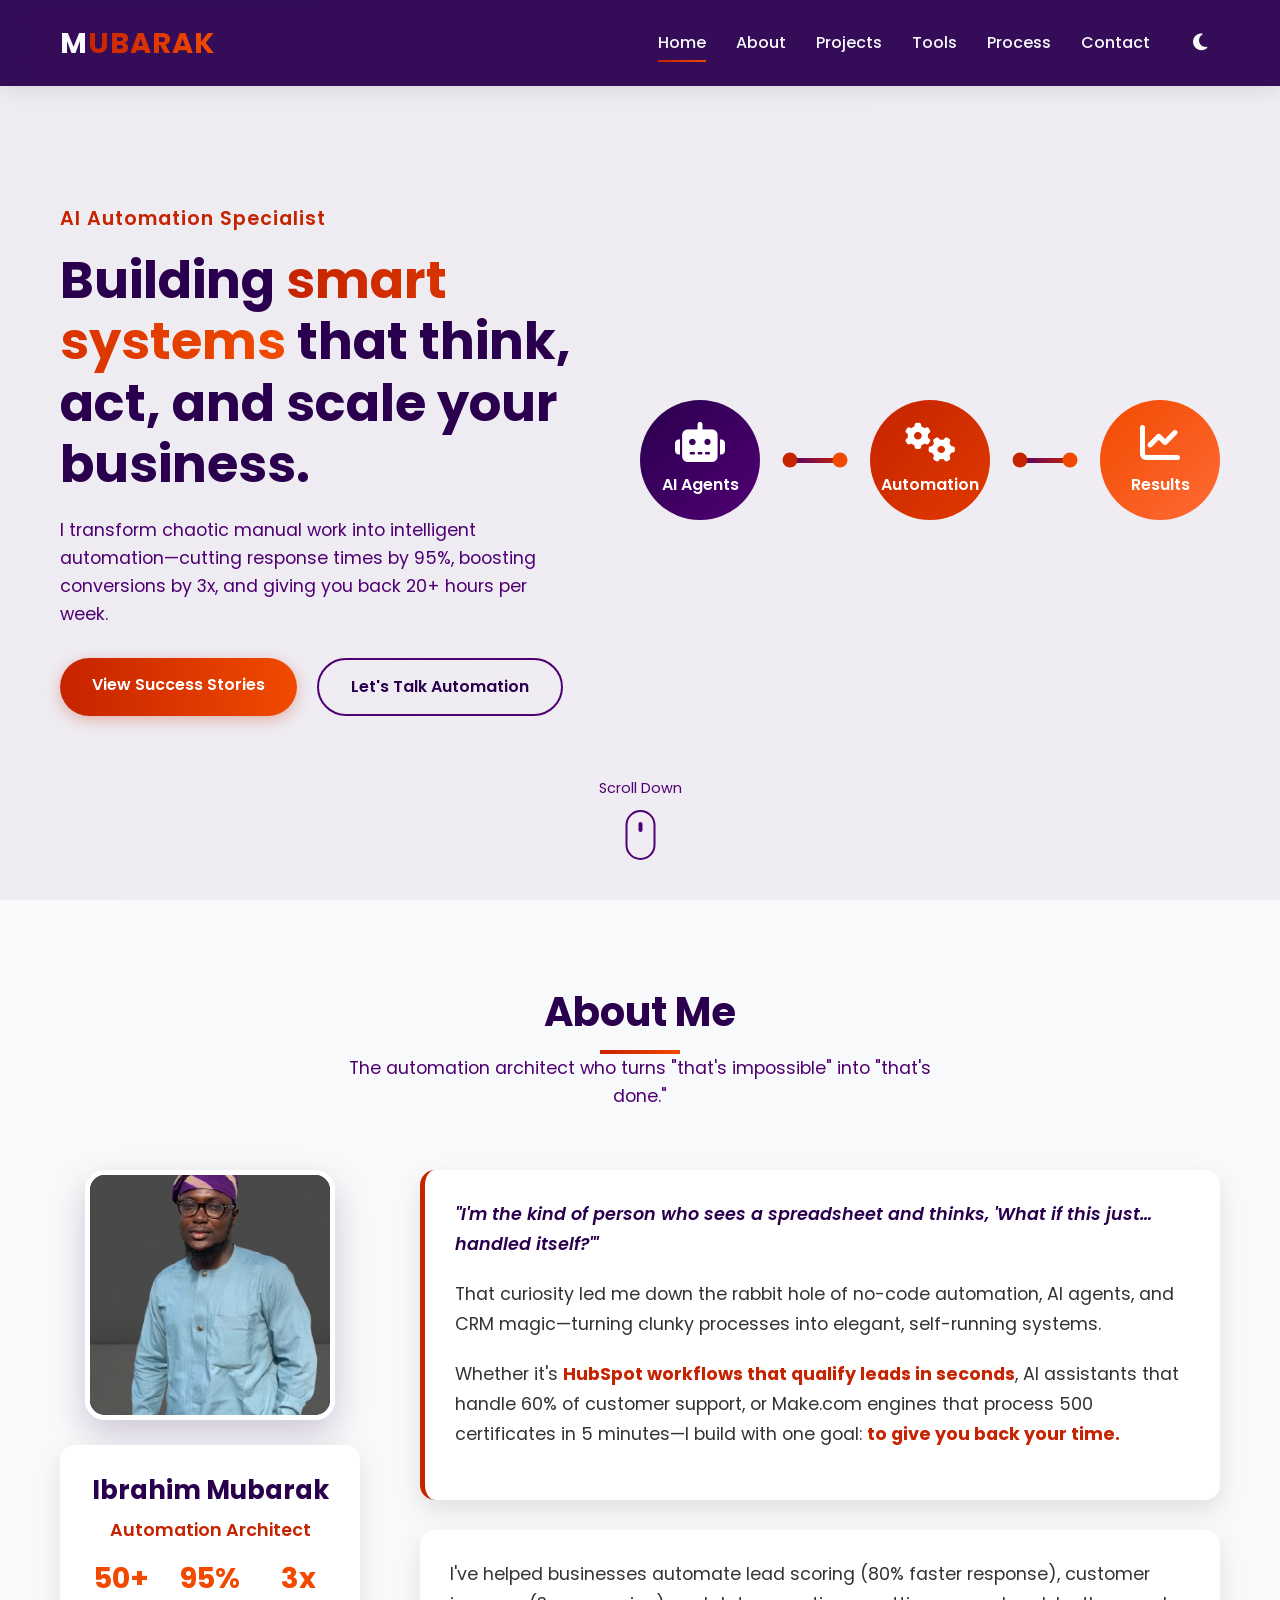
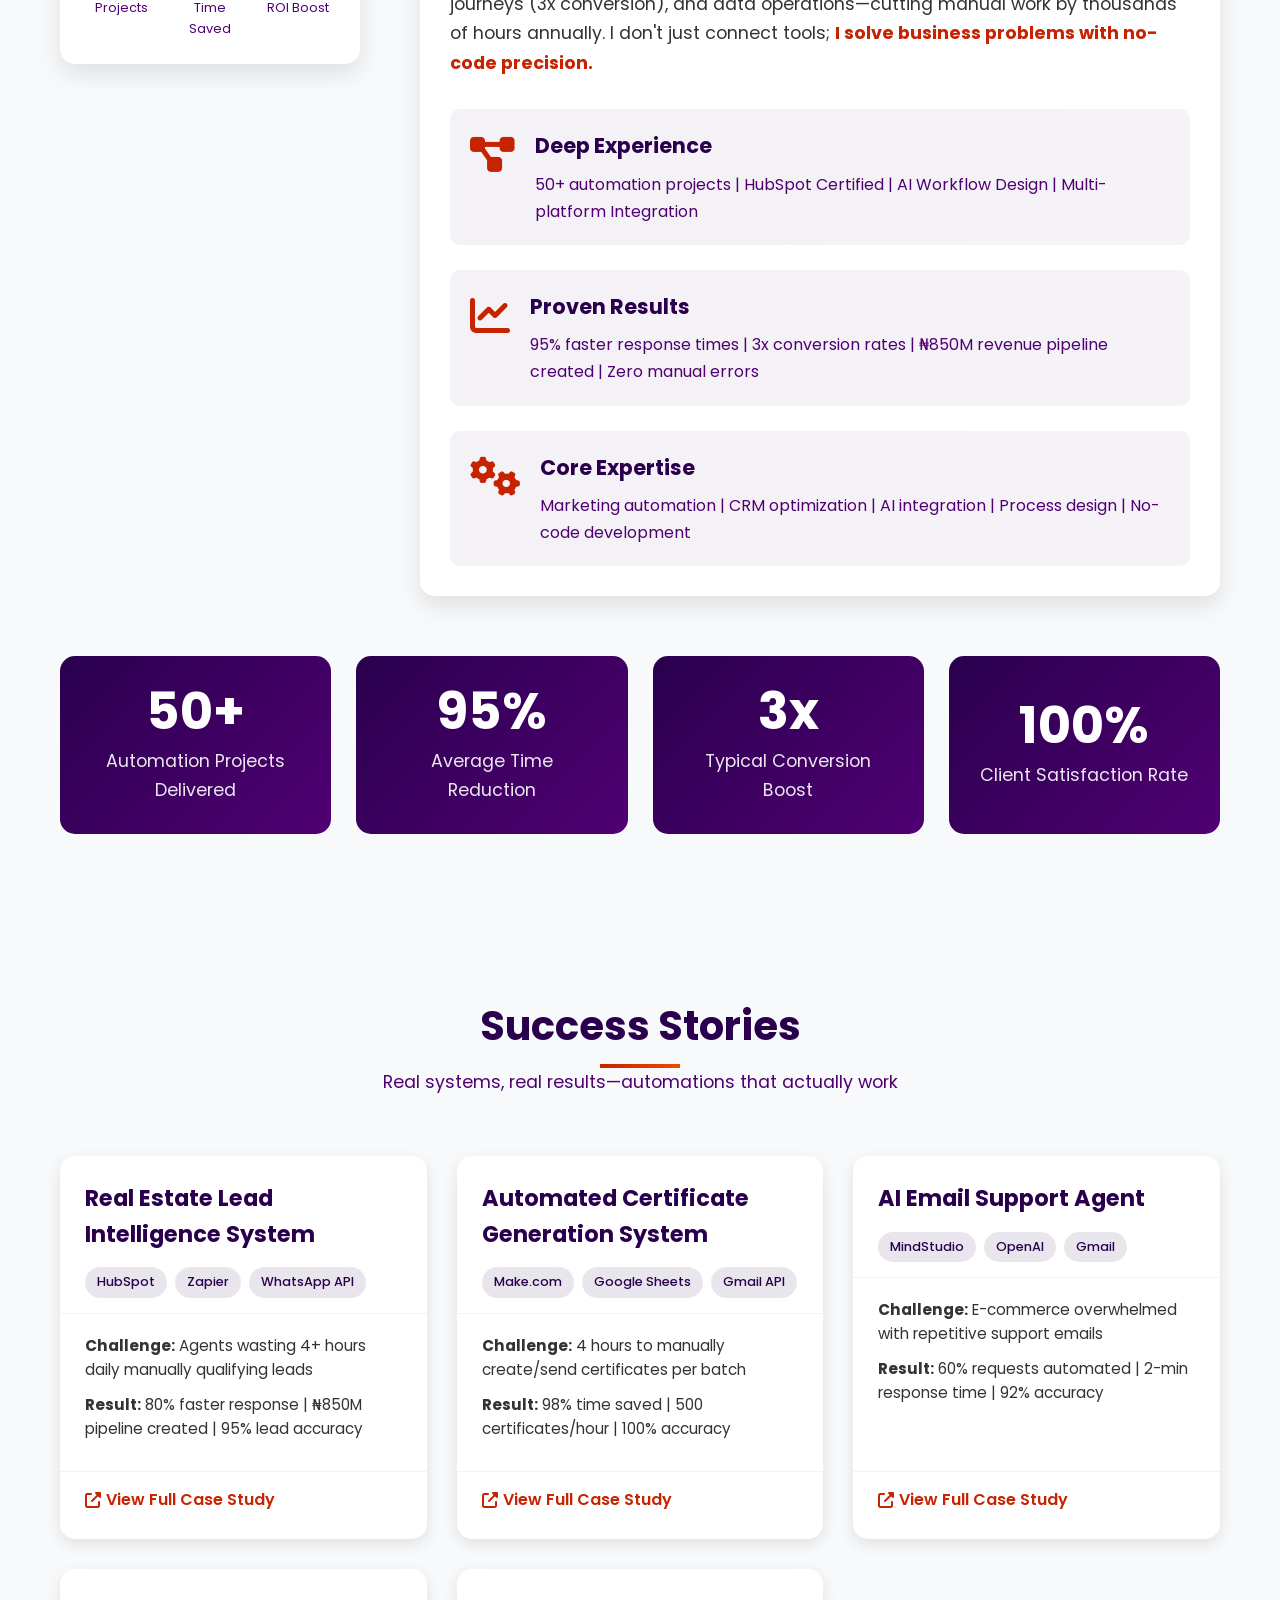
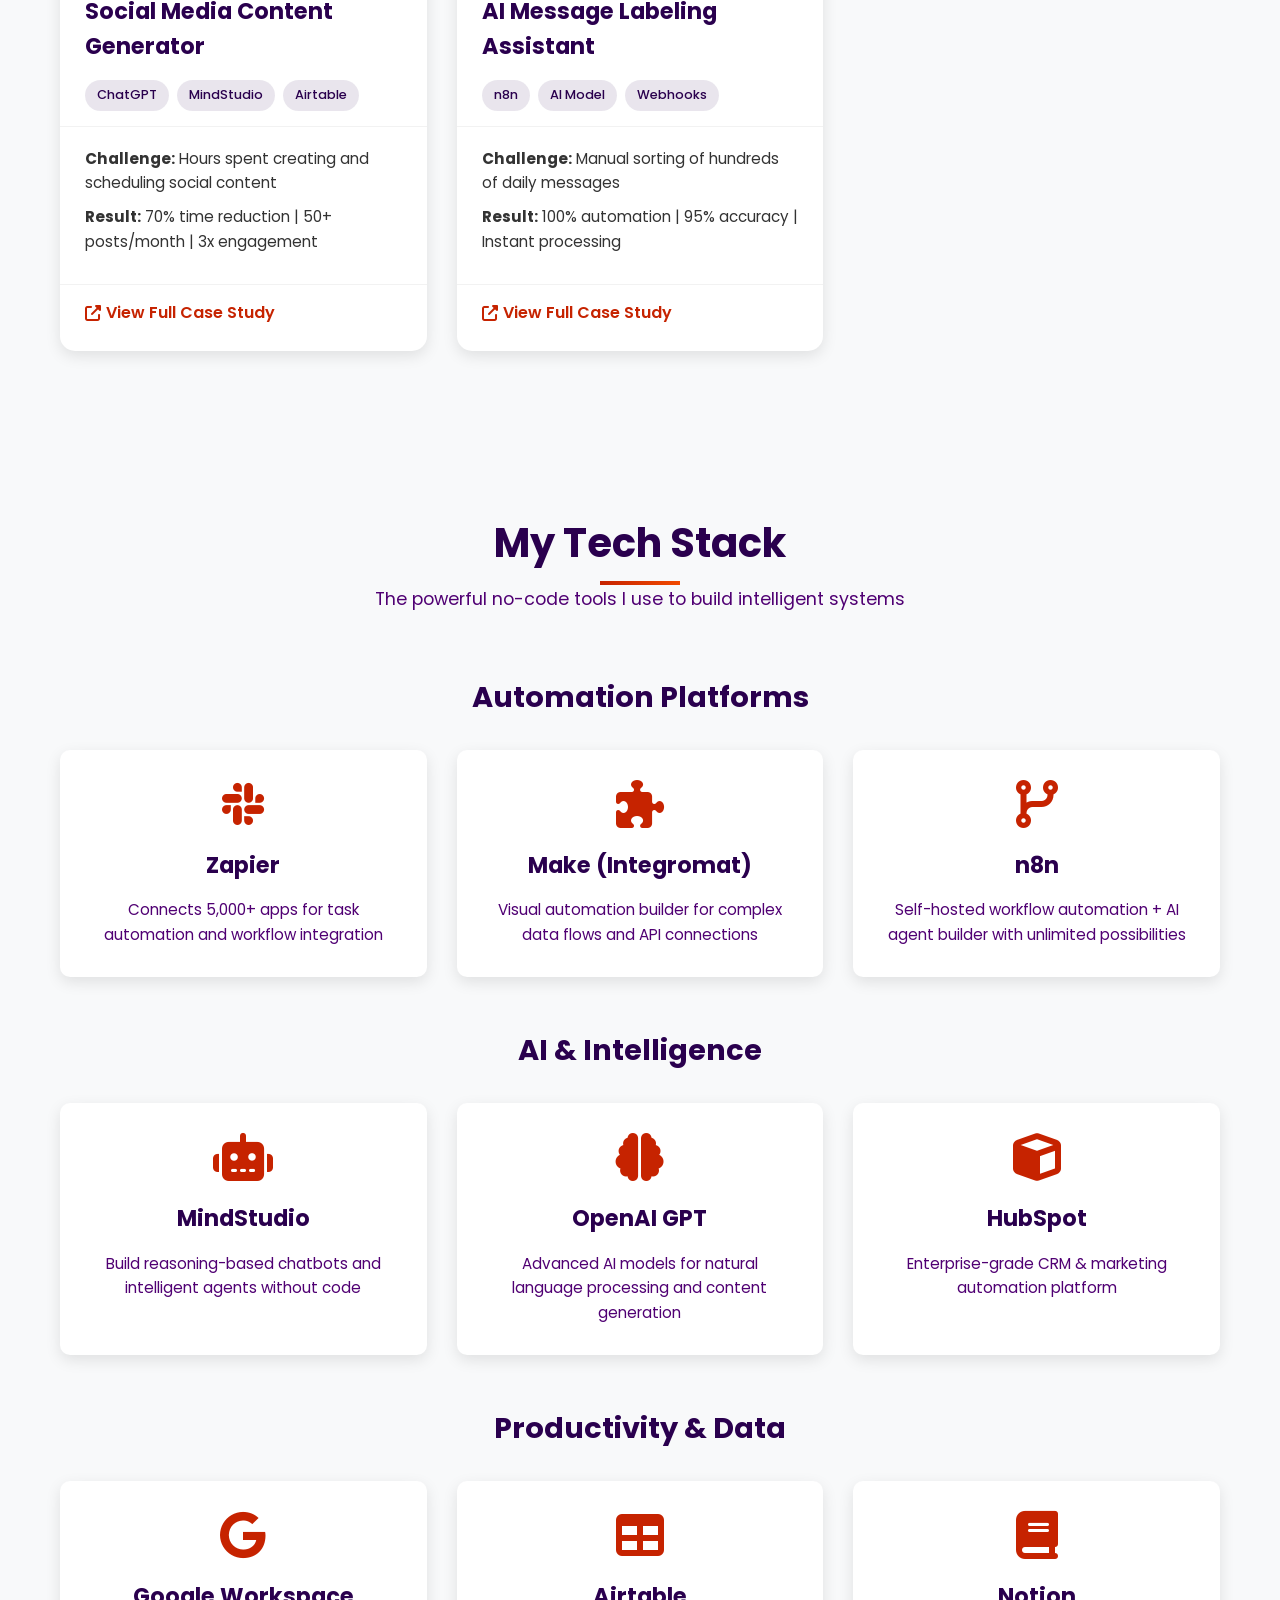
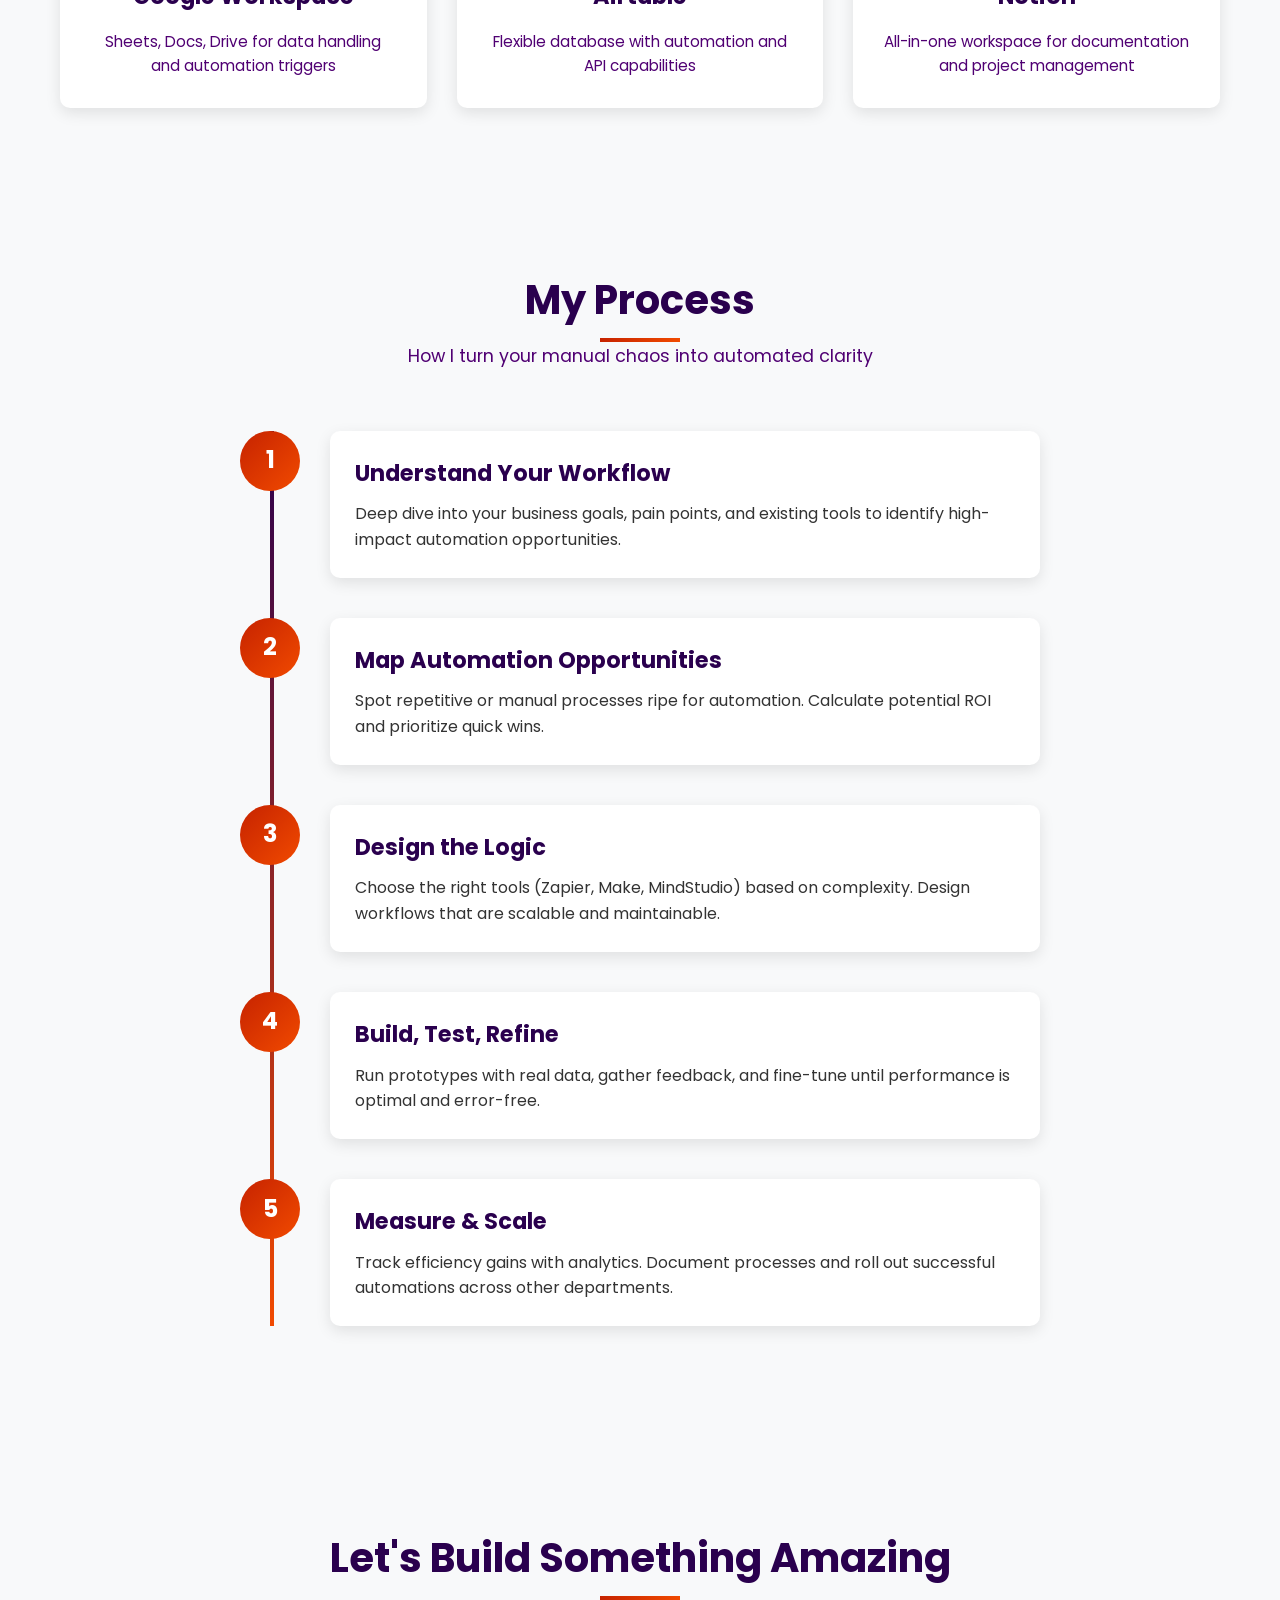
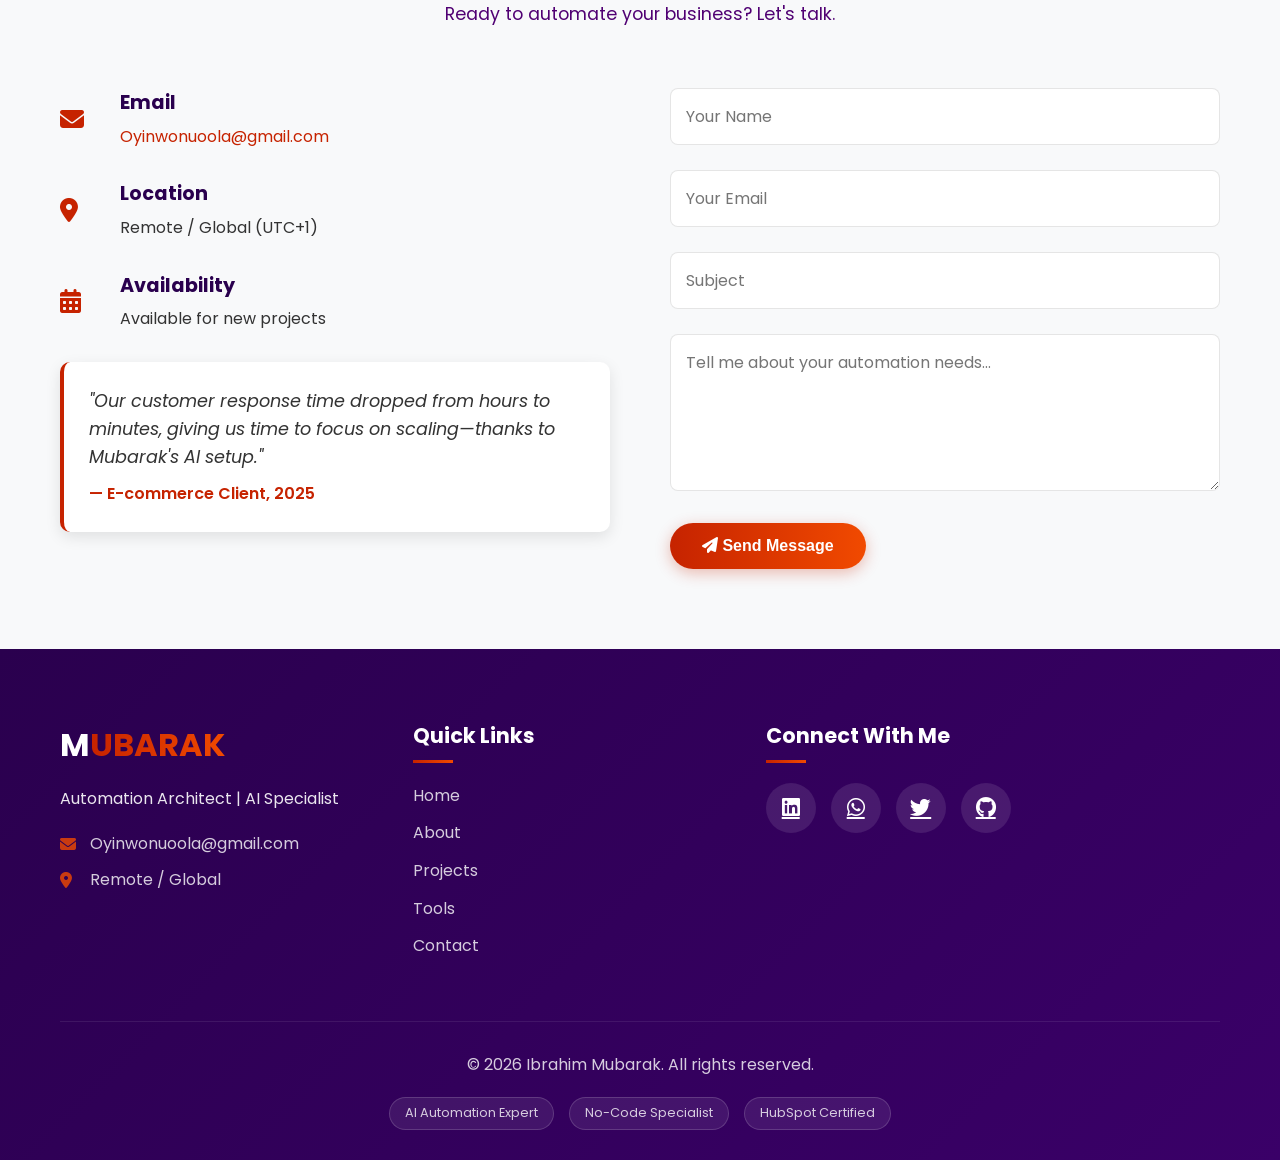
==== index.html @ 7d3d21a4 "Full revamp" ====
<!DOCTYPE html>
<html lang="en">
<head>
    <meta charset="UTF-8">
    <meta name="viewport" content="width=device-width, initial-scale=1.0, maximum-scale=5.0">
    <meta name="apple-mobile-web-app-capable" content="yes">
    <meta name="apple-mobile-web-app-status-bar-style" content="black-translucent">
    
    <!-- SEO Meta Tags -->
    <title>Ibrahim Mubarak - AI Automation & No-Code Specialist | Portfolio</title>
    <meta name="description" content="AI Automation Specialist helping businesses save 95% time with intelligent workflows. HubSpot Certified | Make.com Expert | 50+ Projects Delivered.">
    <meta name="keywords" content="AI automation, no-code, HubSpot, Make.com, workflow automation, CRM specialist">
    <meta name="author" content="Ibrahim Mubarak">
    
    <!-- Open Graph Meta Tags -->
    <meta property="og:title" content="Ibrahim Mubarak - AI Automation Specialist">
    <meta property="og:description" content="Turning manual chaos into intelligent systems. 50+ automation projects | 95% time saved | 3x conversion boost.">
    <meta property="og:type" content="website">
    <meta property="og:image" content="Profile.jpg">
    
    <!-- Stylesheets -->
    <link rel="stylesheet" href="style.css">
    <link rel="stylesheet" href="https://cdnjs.cloudflare.com/ajax/libs/font-awesome/6.4.0/css/all.min.css">
    <link rel="preconnect" href="https://fonts.googleapis.com">
    <link rel="preconnect" href="https://fonts.gstatic.com" crossorigin>
    <link href="https://fonts.googleapis.com/css2?family=Poppins:wght@300;400;500;600;700&family=Roboto+Mono:wght@300;400;500&display=swap" rel="stylesheet">
    
    <!-- Favicon -->
<link rel="icon" type="image/x-icon" href="favicon.ico">
<link rel="icon" type="image/png" sizes="32x32" href="favicon-32x32.png">
<link rel="icon" type="image/png" sizes="16x16" href="favicon-16x16.png">
<link rel="apple-touch-icon" sizes="180x180" href="apple-touch-icon.png">
</head>
<body>
    <!-- Navigation Bar -->
    <nav class="navbar">
        <div class="container">
            <a href="#home" class="logo">M<span>UBARAK</span></a>
            <div class="nav-toggle" id="navToggle" aria-label="Toggle navigation">
                <span></span>
                <span></span>
                <span></span>
            </div>
            <ul class="nav-menu">
                <li><a href="#home" class="nav-link active">Home</a></li>
                <li><a href="#about" class="nav-link">About</a></li>
                <li><a href="#projects" class="nav-link">Projects</a></li>
                <li><a href="#tools" class="nav-link">Tools</a></li>
                <li><a href="#process" class="nav-link">Process</a></li>
                <li><a href="#contact" class="nav-link">Contact</a></li>
                <li class="theme-toggle">
                    <button id="themeToggle" aria-label="Toggle dark mode">
                        <i class="fas fa-moon"></i>
                    </button>
                </li>
            </ul>
        </div>
    </nav>

    <!-- Home Section -->
    <section id="home" class="section home-section">
        <div class="container">
            <div class="home-content">
                <div class="home-text">
                    <h5 class="subtitle">AI Automation Specialist</h5>
                    <h1 class="main-title">Building <span class="highlight">smart systems</span> that think, act, and scale your business.</h1>
                    <p class="description">I transform chaotic manual work into intelligent automation—cutting response times by 95%, boosting conversions by 3x, and giving you back 20+ hours per week.</p>
                    <div class="cta-buttons">
                        <a href="#projects" class="btn btn-primary">View Success Stories</a>
                        <a href="#contact" class="btn btn-secondary">Let's Talk Automation</a>
                    </div>
                </div>
                <div class="home-visual">
                    <div class="visual-container">
                        <div class="automation-visual">
                            <div class="node node-1">
                                <i class="fas fa-robot"></i>
                                <p>AI Agents</p>
                            </div>
                            <div class="connector"></div>
                            <div class="node node-2">
                                <i class="fas fa-cogs"></i>
                                <p>Automation</p>
                            </div>
                            <div class="connector"></div>
                            <div class="node node-3">
                                <i class="fas fa-chart-line"></i>
                                <p>Results</p>
                            </div>
                        </div>
                    </div>
                </div>
            </div>
            <div class="scroll-indicator">
                <span>Scroll Down</span>
                <div class="mouse">
                    <div class="wheel"></div>
                </div>
            </div>
        </div>
    </section>

    <!-- About Section -->
    <section id="about" class="section about-section">
        <div class="container">
            <div class="section-header">
                <h2 class="section-title">About Me</h2>
                <p class="section-subtitle">The automation architect who turns "that's impossible" into "that's done."</p>
            </div>
            <div class="about-content">
                <!-- Profile Picture Column -->
                <div class="profile-picture-container">
                    <div class="profile-picture">
                        <img src="Profile.jpg" alt="Ibrahim Mubarak - AI Automation Specialist" loading="lazy">
                    </div>
                    <div class="profile-quick-info">
                        <h4>Ibrahim Mubarak</h4>
                        <p class="title">Automation Architect</p>
                        <div class="quick-stats">
                            <div class="stat">
                                <span class="number">50+</span>
                                <span class="label">Projects</span>
                            </div>
                            <div class="stat">
                                <span class="number">95%</span>
                                <span class="label">Time Saved</span>
                            </div>
                            <div class="stat">
                                <span class="number">3x</span>
                                <span class="label">ROI Boost</span>
                            </div>
                        </div>
                    </div>
                </div>
                
                <!-- About Text Column -->
                <div class="about-text">
                    <div class="about-intro">
                        <p class="intro-quote">
                            "I'm the kind of person who sees a spreadsheet and thinks, 'What if this just… handled itself?'"
                        </p>
                        <p>
                            That curiosity led me down the rabbit hole of no-code automation, AI agents, and CRM magic—turning clunky processes into elegant, self-running systems.
                        </p>
                        <p>
                            Whether it's <strong>HubSpot workflows that qualify leads in seconds</strong>, AI assistants that handle 60% of customer support, or Make.com engines that process 500 certificates in 5 minutes—I build with one goal: <strong>to give you back your time.</strong>
                        </p>
                    </div>
                    
                    <div class="about-details">
                        <p>
                            I've helped businesses automate lead scoring (80% faster response), customer journeys (3x conversion), and data operations—cutting manual work by thousands of hours annually. I don't just connect tools; <strong>I solve business problems with no-code precision.</strong>
                        </p>
                        
                        <div class="experience-grid">
                            <div class="experience-item">
                                <i class="fas fa-project-diagram"></i>
                                <div>
                                    <h4>Deep Experience</h4>
                                    <p>50+ automation projects | HubSpot Certified | AI Workflow Design | Multi-platform Integration</p>
                                </div>
                            </div>
                            
                            <div class="experience-item">
                                <i class="fas fa-chart-line"></i>
                                <div>
                                    <h4>Proven Results</h4>
                                    <p>95% faster response times | 3x conversion rates | ₦850M revenue pipeline created | Zero manual errors</p>
                                </div>
                            </div>
                            
                            <div class="experience-item">
                                <i class="fas fa-cogs"></i>
                                <div>
                                    <h4>Core Expertise</h4>
                                    <p>Marketing automation | CRM optimization | AI integration | Process design | No-code development</p>
                                </div>
                            </div>
                        </div>
                    </div>
                </div>
            </div>
            
            <!-- Stats Section -->
            <div class="about-stats">
                <div class="stat-card">
                    <h3>50+</h3>
                    <p>Automation Projects Delivered</p>
                </div>
                <div class="stat-card">
                    <h3>95%</h3>
                    <p>Average Time Reduction</p>
                </div>
                <div class="stat-card">
                    <h3>3x</h3>
                    <p>Typical Conversion Boost</p>
                </div>
                <div class="stat-card">
                    <h3>100%</h3>
                    <p>Client Satisfaction Rate</p>
                </div>
            </div>
        </div>
    </section>

    <!-- Projects Section -->
    <section id="projects" class="section projects-section">
        <div class="container">
            <div class="section-header">
                <h2 class="section-title">Success Stories</h2>
                <p class="section-subtitle">Real systems, real results—automations that actually work</p>
            </div>
            <div class="projects-grid">
                <!-- Project 1: Lead Qualification -->
                <div class="project-card" data-project="lead-qualification">
                    <div class="project-header">
                        <h3>Real Estate Lead Intelligence System</h3>
                        <div class="project-tags">
                            <span class="tag">HubSpot</span>
                            <span class="tag">Zapier</span>
                            <span class="tag">WhatsApp API</span>
                        </div>
                    </div>
                    <div class="project-body">
                        <p><strong>Challenge:</strong> Agents wasting 4+ hours daily manually qualifying leads</p>
                        <p><strong>Result:</strong> 80% faster response | ₦850M pipeline created | 95% lead accuracy</p>
                    </div>
                    <div class="project-footer">
                        <a href="#" class="project-link view-details" data-project="lead-qualification">
                            <i class="fas fa-external-link-alt"></i> View Full Case Study
                        </a>
                    </div>
                </div>

                <!-- Project 2: Certificate System -->
                <div class="project-card" data-project="certificate-system">
                    <div class="project-header">
                        <h3>Automated Certificate Generation System</h3>
                        <div class="project-tags">
                            <span class="tag">Make.com</span>
                            <span class="tag">Google Sheets</span>
                            <span class="tag">Gmail API</span>
                        </div>
                    </div>
                    <div class="project-body">
                        <p><strong>Challenge:</strong> 4 hours to manually create/send certificates per batch</p>
                        <p><strong>Result:</strong> 98% time saved | 500 certificates/hour | 100% accuracy</p>
                    </div>
                    <div class="project-footer">
                        <a href="#" class="project-link view-details" data-project="certificate-system">
                            <i class="fas fa-external-link-alt"></i> View Full Case Study
                        </a>
                    </div>
                </div>

                <!-- Project 3: Email Support -->
                <div class="project-card" data-project="email-support">
                    <div class="project-header">
                        <h3>AI Email Support Agent</h3>
                        <div class="project-tags">
                            <span class="tag">MindStudio</span>
                            <span class="tag">OpenAI</span>
                            <span class="tag">Gmail</span>
                        </div>
                    </div>
                    <div class="project-body">
                        <p><strong>Challenge:</strong> E-commerce overwhelmed with repetitive support emails</p>
                        <p><strong>Result:</strong> 60% requests automated | 2-min response time | 92% accuracy</p>
                    </div>
                    <div class="project-footer">
                        <a href="#" class="project-link view-details" data-project="email-support">
                            <i class="fas fa-external-link-alt"></i> View Full Case Study
                        </a>
                    </div>
                </div>

                <!-- Project 4: Social Media -->
                <div class="project-card" data-project="social-media">
                    <div class="project-header">
                        <h3>Social Media Content Generator</h3>
                        <div class="project-tags">
                            <span class="tag">ChatGPT</span>
                            <span class="tag">MindStudio</span>
                            <span class="tag">Airtable</span>
                        </div>
                    </div>
                    <div class="project-body">
                        <p><strong>Challenge:</strong> Hours spent creating and scheduling social content</p>
                        <p><strong>Result:</strong> 70% time reduction | 50+ posts/month | 3x engagement</p>
                    </div>
                    <div class="project-footer">
                        <a href="#" class="project-link view-details" data-project="social-media">
                            <i class="fas fa-external-link-alt"></i> View Full Case Study
                        </a>
                    </div>
                </div>

                <!-- Project 5: Email Labeling -->
                <div class="project-card" data-project="email-labeling">
                    <div class="project-header">
                        <h3>AI Message Labeling Assistant</h3>
                        <div class="project-tags">
                            <span class="tag">n8n</span>
                            <span class="tag">AI Model</span>
                            <span class="tag">Webhooks</span>
                        </div>
                    </div>
                    <div class="project-body">
                        <p><strong>Challenge:</strong> Manual sorting of hundreds of daily messages</p>
                        <p><strong>Result:</strong> 100% automation | 95% accuracy | Instant processing</p>
                    </div>
                    <div class="project-footer">
                        <a href="#" class="project-link view-details" data-project="email-labeling">
                            <i class="fas fa-external-link-alt"></i> View Full Case Study
                        </a>
                    </div>
                </div>
            </div>
        </div>
    </section>

    <!-- Tools Section -->
    <section id="tools" class="section tools-section">
        <div class="container">
            <div class="section-header">
                <h2 class="section-title">My Tech Stack</h2>
                <p class="section-subtitle">The powerful no-code tools I use to build intelligent systems</p>
            </div>
            <div class="tools-container">
                <div class="tool-category">
                    <h3>Automation Platforms</h3>
                    <div class="tools-grid">
                        <div class="tool-item">
                            <i class="fab fa-slack"></i>
                            <h4>Zapier</h4>
                            <p>Connects 5,000+ apps for task automation and workflow integration</p>
                        </div>
                        <div class="tool-item">
                            <i class="fas fa-puzzle-piece"></i>
                            <h4>Make (Integromat)</h4>
                            <p>Visual automation builder for complex data flows and API connections</p>
                        </div>
                        <div class="tool-item">
                            <i class="fas fa-code-branch"></i>
                            <h4>n8n</h4>
                            <p>Self-hosted workflow automation + AI agent builder with unlimited possibilities</p>
                        </div>
                    </div>
                </div>

                <div class="tool-category">
                    <h3>AI & Intelligence</h3>
                    <div class="tools-grid">
                        <div class="tool-item">
                            <i class="fas fa-robot"></i>
                            <h4>MindStudio</h4>
                            <p>Build reasoning-based chatbots and intelligent agents without code</p>
                        </div>
                        <div class="tool-item">
                            <i class="fas fa-brain"></i>
                            <h4>OpenAI GPT</h4>
                            <p>Advanced AI models for natural language processing and content generation</p>
                        </div>
                        <div class="tool-item">
                            <i class="fas fa-cube"></i>
                            <h4>HubSpot</h4>
                            <p>Enterprise-grade CRM & marketing automation platform</p>
                        </div>
                    </div>
                </div>

                <div class="tool-category">
                    <h3>Productivity & Data</h3>
                    <div class="tools-grid">
                        <div class="tool-item">
                            <i class="fab fa-google"></i>
                            <h4>Google Workspace</h4>
                            <p>Sheets, Docs, Drive for data handling and automation triggers</p>
                        </div>
                        <div class="tool-item">
                            <i class="fas fa-table"></i>
                            <h4>Airtable</h4>
                            <p>Flexible database with automation and API capabilities</p>
                        </div>
                        <div class="tool-item">
                            <i class="fas fa-book"></i>
                            <h4>Notion</h4>
                            <p>All-in-one workspace for documentation and project management</p>
                        </div>
                    </div>
                </div>
            </div>
        </div>
    </section>

    <!-- Process Section -->
    <section id="process" class="section process-section">
        <div class="container">
            <div class="section-header">
                <h2 class="section-title">My Process</h2>
                <p class="section-subtitle">How I turn your manual chaos into automated clarity</p>
            </div>
            <div class="process-steps">
                <div class="process-step">
                    <div class="step-number">1</div>
                    <div class="step-content">
                        <h3>Understand Your Workflow</h3>
                        <p>Deep dive into your business goals, pain points, and existing tools to identify high-impact automation opportunities.</p>
                    </div>
                </div>
                <div class="process-step">
                    <div class="step-number">2</div>
                    <div class="step-content">
                        <h3>Map Automation Opportunities</h3>
                        <p>Spot repetitive or manual processes ripe for automation. Calculate potential ROI and prioritize quick wins.</p>
                    </div>
                </div>
                <div class="process-step">
                    <div class="step-number">3</div>
                    <div class="step-content">
                        <h3>Design the Logic</h3>
                        <p>Choose the right tools (Zapier, Make, MindStudio) based on complexity. Design workflows that are scalable and maintainable.</p>
                    </div>
                </div>
                <div class="process-step">
                    <div class="step-number">4</div>
                    <div class="step-content">
                        <h3>Build, Test, Refine</h3>
                        <p>Run prototypes with real data, gather feedback, and fine-tune until performance is optimal and error-free.</p>
                    </div>
                </div>
                <div class="process-step">
                    <div class="step-number">5</div>
                    <div class="step-content">
                        <h3>Measure & Scale</h3>
                        <p>Track efficiency gains with analytics. Document processes and roll out successful automations across other departments.</p>
                    </div>
                </div>
            </div>
        </div>
    </section>

    <!-- Contact Section -->
    <section id="contact" class="section contact-section">
        <div class="container">
            <div class="section-header">
                <h2 class="section-title">Let's Build Something Amazing</h2>
                <p class="section-subtitle">Ready to automate your business? Let's talk.</p>
            </div>
            <div class="contact-content">
                <div class="contact-info">
                    <div class="info-item">
                        <i class="fas fa-envelope"></i>
                        <div>
                            <h4>Email</h4>
                            <p><a href="mailto:Oyinwonuoola@gmail.com">Oyinwonuoola@gmail.com</a></p>
                        </div>
                    </div>
                    <div class="info-item">
                        <i class="fas fa-map-marker-alt"></i>
                        <div>
                            <h4>Location</h4>
                            <p>Remote / Global (UTC+1)</p>
                        </div>
                    </div>
                    <div class="info-item">
                        <i class="fas fa-calendar-alt"></i>
                        <div>
                            <h4>Availability</h4>
                            <p>Available for new projects</p>
                        </div>
                    </div>
                    <div class="testimonial">
                        <p class="quote">"Our customer response time dropped from hours to minutes, giving us time to focus on scaling—thanks to Mubarak's AI setup."</p>
                        <p class="author">— E-commerce Client, 2025</p>
                    </div>
                </div>
                <div class="contact-form">
                    <form action="https://formsubmit.co/Oyinwonuoola@gmail.com" method="POST" id="contactForm">
                        <!-- FormSubmit Configuration -->
                        <input type="hidden" name="_subject" value="New Portfolio Contact Form Submission">
                        <input type="hidden" name="_captcha" value="false">
                        <input type="hidden" name="_template" value="box">
                        <input type="text" name="_honey" style="display:none">
                        
                        <div class="form-group">
                            <input type="text" id="name" name="name" placeholder="Your Name" required>
                        </div>
                        <div class="form-group">
                            <input type="email" id="email" name="email" placeholder="Your Email" required>
                        </div>
                        <div class="form-group">
                            <input type="text" id="subject" name="subject" placeholder="Subject" required>
                        </div>
                        <div class="form-group">
                            <textarea id="message" name="message" rows="5" placeholder="Tell me about your automation needs..." required></textarea>
                        </div>
                        <button type="submit" class="btn btn-primary">
                            <i class="fas fa-paper-plane"></i> Send Message
                        </button>
                    </form>
                </div>
            </div>
        </div>
    </section>

    <!-- Footer -->
    <footer class="footer">
        <div class="container">
            <div class="footer-content">
                <div class="footer-logo">
                    <a href="#home">M<span>UBARAK</span></a>
                    <p>Automation Architect | AI Specialist</p>
                    <div class="footer-contact-info">
                        <p><i class="fas fa-envelope"></i> Oyinwonuoola@gmail.com</p>
                        <p><i class="fas fa-map-marker-alt"></i> Remote / Global</p>
                    </div>
                </div>
                <div class="footer-links">
                    <h4>Quick Links</h4>
                    <ul>
                        <li><a href="#home">Home</a></li>
                        <li><a href="#about">About</a></li>
                        <li><a href="#projects">Projects</a></li>
                        <li><a href="#tools">Tools</a></li>
                        <li><a href="#contact">Contact</a></li>
                    </ul>
                </div>
                <div class="footer-social">
                    <h4>Connect With Me</h4>
                    <div class="social-icons">
                        <a href="https://linkedin.com/in/ibrahim-mubarak-333363290" target="_blank" rel="noopener noreferrer" title="LinkedIn">
                            <i class="fab fa-linkedin"></i>
                        </a>
                        <a href="https://wa.link/hhzh38" target="_blank" rel="noopener noreferrer" title="WhatsApp">
                            <i class="fab fa-whatsapp"></i>
                        </a>
                        <a href="https://x.com/oyinwonuola_" target="_blank" rel="noopener noreferrer" title="X (Twitter)">
                            <i class="fab fa-twitter"></i>
                        </a>
                        <a href="https://github.com/oyinwonuoola" target="_blank" rel="noopener noreferrer" title="GitHub">
                            <i class="fab fa-github"></i>
                        </a>
                    </div>
                </div>
            </div>
            <div class="footer-bottom">
                <p>&copy; <span id="currentYear"></span> Ibrahim Mubarak. All rights reserved.</p>
                <div class="footer-automation-badges">
                    <span class="badge">AI Automation Expert</span>
                    <span class="badge">No-Code Specialist</span>
                    <span class="badge">HubSpot Certified</span>
                </div>
            </div>
        </div>
    </footer>

    <!-- Back to Top Button -->
    <button id="backToTop" class="back-to-top" aria-label="Back to top">
        <i class="fas fa-chevron-up"></i>
    </button>

    <!-- Project Modal -->
    <div id="projectModal" class="project-modal">
        <div class="modal-overlay" id="modalOverlay"></div>
        <div class="modal-container">
            <button class="modal-close" id="modalClose" aria-label="Close modal">
                <i class="fas fa-times"></i>
            </button>
            <div class="modal-content"></div>
            <div class="modal-navigation">
                <button class="nav-btn prev-btn" id="prevProject">
                    <i class="fas fa-chevron-left"></i> Previous
                </button>
                <div class="project-counter">
                    <span id="currentProject">1</span> of <span id="totalProjects">5</span>
                </div>
                <button class="nav-btn next-btn" id="nextProject">
                    Next <i class="fas fa-chevron-right"></i>
                </button>
            </div>
        </div>
    </div>

    <!-- Loading Spinner -->
    <div id="loadingSpinner" class="loading-spinner">
        <div class="spinner"></div>
        <p>Loading project details...</p>
    </div>

    <!-- JavaScript -->
    <script src="script.js"></script>
</body>
</html>
---- style.css ----
/* ===== RESET & BASE STYLES ===== */
* {
    margin: 0;
    padding: 0;
    box-sizing: border-box;
}

:root {
    /* Color Palette */
    --primary-dark: #2A004E;
    --primary-medium: #500073;
    --accent-red: #C62300;
    --accent-orange: #F14A00;
    --light-bg: #F8F9FA;
    --dark-bg: #121212;
    --text-light: #F8F9FA;
    --text-dark: #333333;
    --card-bg: #FFFFFF;
    --card-dark: #1E1E1E;
    --shadow: rgba(0, 0, 0, 0.1);
    --shadow-dark: rgba(0, 0, 0, 0.3);
    
    /* Spacing */
    --section-padding: 80px 0;
    --container-padding: 0 20px;
    
    /* Transitions */
    --transition: all 0.3s ease;
}

[data-theme="dark"] {
    --light-bg: #121212;
    --text-dark: #E0E0E0;
    --card-bg: #1E1E1E;
    --shadow: rgba(0, 0, 0, 0.3);
}

html {
    scroll-behavior: smooth;
    font-size: 16px;
}

body {
    font-family: 'Poppins', sans-serif;
    line-height: 1.6;
    color: var(--text-dark);
    background-color: var(--light-bg);
    transition: var(--transition);
    overflow-x: hidden;
}

.container {
    max-width: 1200px;
    margin: 0 auto;
    padding: var(--container-padding);
}

.section {
    padding: var(--section-padding);
}

.section-header {
    text-align: center;
    margin-bottom: 60px;
}

.section-title {
    font-size: 2.5rem;
    font-weight: 700;
    color: var(--primary-dark);
    margin-bottom: 10px;
    position: relative;
    display: inline-block;
}

[data-theme="dark"] .section-title {
    color: var(--text-light);
}

.section-title::after {
    content: '';
    position: absolute;
    bottom: -10px;
    left: 50%;
    transform: translateX(-50%);
    width: 80px;
    height: 4px;
    background: linear-gradient(to right, var(--accent-red), var(--accent-orange));
}

.section-subtitle {
    font-size: 1.1rem;
    color: var(--primary-medium);
    max-width: 600px;
    margin: 0 auto;
}

[data-theme="dark"] .section-subtitle {
    color: #aaa;
}

/* ===== NAVBAR ===== */
.navbar {
    position: fixed;
    top: 0;
    left: 0;
    width: 100%;
    background-color: rgba(42, 0, 78, 0.95);
    backdrop-filter: blur(10px);
    z-index: 1000;
    padding: 20px 0;
    transition: var(--transition);
    box-shadow: 0 2px 20px rgba(0, 0, 0, 0.1);
}

.navbar.scrolled {
    padding: 15px 0;
    background-color: rgba(42, 0, 78, 0.98);
}

.navbar .container {
    display: flex;
    justify-content: space-between;
    align-items: center;
}

.logo {
    font-size: 1.8rem;
    font-weight: 700;
    color: var(--text-light);
    text-decoration: none;
    letter-spacing: 1px;
}

.logo span {
    background: linear-gradient(to right, var(--accent-red), var(--accent-orange));
    -webkit-background-clip: text;
    background-clip: text;
    color: transparent;
}

.nav-menu {
    display: flex;
    list-style: none;
    gap: 30px;
    align-items: center;
}

.nav-link {
    color: var(--text-light);
    text-decoration: none;
    font-weight: 500;
    font-size: 1rem;
    padding: 8px 0;
    position: relative;
    transition: var(--transition);
}

.nav-link::after {
    content: '';
    position: absolute;
    bottom: 0;
    left: 0;
    width: 0;
    height: 2px;
    background: linear-gradient(to right, var(--accent-red), var(--accent-orange));
    transition: var(--transition);
}

.nav-link:hover::after,
.nav-link.active::after {
    width: 100%;
}

.theme-toggle button {
    background: none;
    border: none;
    color: var(--text-light);
    font-size: 1.2rem;
    cursor: pointer;
    padding: 5px;
    border-radius: 50%;
    width: 40px;
    height: 40px;
    display: flex;
    align-items: center;
    justify-content: center;
    transition: var(--transition);
}

.theme-toggle button:hover {
    background-color: rgba(255, 255, 255, 0.1);
}

.nav-toggle {
    display: none;
    flex-direction: column;
    cursor: pointer;
    gap: 5px;
}

.nav-toggle span {
    width: 25px;
    height: 3px;
    background-color: var(--text-light);
    transition: var(--transition);
}

/* ===== HOME SECTION ===== */
.home-section {
    min-height: 100vh;
    display: flex;
    align-items: center;
    background: linear-gradient(135deg, rgba(42, 0, 78, 0.05) 0%, rgba(80, 0, 115, 0.05) 100%);
    padding-top: 100px;
    position: relative;
}

.home-content {
    display: grid;
    grid-template-columns: 1fr 1fr;
    gap: 60px;
    align-items: center;
}

.home-text .subtitle {
    font-size: 1.2rem;
    color: var(--accent-red);
    font-weight: 600;
    margin-bottom: 15px;
    letter-spacing: 1px;
}

.main-title {
    font-size: 3.2rem;
    font-weight: 700;
    line-height: 1.2;
    margin-bottom: 20px;
    color: var(--primary-dark);
}

[data-theme="dark"] .main-title {
    color: var(--text-light);
}

.main-title .highlight {
    background: linear-gradient(to right, var(--accent-red), var(--accent-orange));
    -webkit-background-clip: text;
    background-clip: text;
    color: transparent;
}

.description {
    font-size: 1.1rem;
    color: var(--primary-medium);
    margin-bottom: 30px;
    max-width: 500px;
}

[data-theme="dark"] .description {
    color: #ccc;
}

.cta-buttons {
    display: flex;
    gap: 20px;
    margin-top: 30px;
}

.btn {
    padding: 14px 32px;
    border-radius: 50px;
    font-weight: 600;
    text-decoration: none;
    display: inline-block;
    transition: var(--transition);
    font-size: 1rem;
    cursor: pointer;
    border: none;
}

.btn-primary {
    background: linear-gradient(to right, var(--accent-red), var(--accent-orange));
    color: white;
    box-shadow: 0 4px 15px rgba(198, 35, 0, 0.3);
}

.btn-primary:hover {
    transform: translateY(-3px);
    box-shadow: 0 6px 20px rgba(198, 35, 0, 0.4);
}

.btn-secondary {
    background-color: transparent;
    color: var(--primary-dark);
    border: 2px solid var(--primary-medium);
}

[data-theme="dark"] .btn-secondary {
    color: var(--text-light);
    border-color: var(--text-light);
}

.btn-secondary:hover {
    background-color: var(--primary-medium);
    color: white;
}

/* Visual Automation Flow */
.automation-visual {
    display: flex;
    align-items: center;
    justify-content: center;
    gap: 30px;
}

.node {
    width: 120px;
    height: 120px;
    border-radius: 50%;
    display: flex;
    flex-direction: column;
    align-items: center;
    justify-content: center;
    color: white;
    font-weight: 600;
    transition: var(--transition);
    animation: float 3s ease-in-out infinite;
}

.node:hover {
    transform: scale(1.1);
}

.node i {
    font-size: 2.5rem;
    margin-bottom: 10px;
}

.node-1 {
    background: linear-gradient(135deg, var(--primary-dark), var(--primary-medium));
    animation-delay: 0s;
}

.node-2 {
    background: linear-gradient(135deg, var(--accent-red), #E03A00);
    animation-delay: 0.5s;
}

.node-3 {
    background: linear-gradient(135deg, var(--accent-orange), #FF6B35);
    animation-delay: 1s;
}

.connector {
    width: 50px;
    height: 5px;
    background: linear-gradient(to right, var(--primary-medium), var(--accent-red));
    position: relative;
}

.connector::before,
.connector::after {
    content: '';
    position: absolute;
    width: 15px;
    height: 15px;
    background-color: var(--accent-red);
    border-radius: 50%;
    top: 50%;
    animation: pulse 2s infinite;
}

.connector::before {
    left: 0;
    transform: translate(-50%, -50%);
}

.connector::after {
    right: 0;
    transform: translate(50%, -50%);
    background-color: var(--accent-orange);
    animation-delay: 0.5s;
}

.scroll-indicator {
    position: absolute;
    bottom: 40px;
    left: 50%;
    transform: translateX(-50%);
    display: flex;
    flex-direction: column;
    align-items: center;
    color: var(--primary-medium);
}

.scroll-indicator span {
    margin-bottom: 10px;
    font-size: 0.9rem;
}

.mouse {
    width: 30px;
    height: 50px;
    border: 2px solid var(--primary-medium);
    border-radius: 15px;
    display: flex;
    justify-content: center;
    padding-top: 10px;
}

.wheel {
    width: 4px;
    height: 10px;
    background-color: var(--primary-medium);
    border-radius: 2px;
    animation: scroll 2s infinite;
}

/* ===== ABOUT SECTION ===== */
.about-content {
    display: grid;
    grid-template-columns: 300px 1fr;
    gap: 60px;
    align-items: start;
    margin-bottom: 60px;
}

.profile-picture-container {
    text-align: center;
}

.profile-picture {
    width: 250px;
    height: 250px;
    margin: 0 auto 25px;
    border-radius: 20px;
    overflow: hidden;
    background: linear-gradient(135deg, var(--primary-dark), var(--primary-medium));
    box-shadow: 0 15px 35px rgba(42, 0, 78, 0.2);
    transition: var(--transition);
    border: 5px solid white;
}

[data-theme="dark"] .profile-picture {
    border-color: var(--card-dark);
}

.profile-picture:hover {
    transform: translateY(-10px);
    box-shadow: 0 20px 40px rgba(42, 0, 78, 0.3);
}

.profile-picture img {
    width: 100%;
    height: 100%;
    object-fit: cover;
    transition: var(--transition);
}

.profile-picture:hover img {
    transform: scale(1.05);
}

.profile-quick-info {
    background-color: var(--card-bg);
    padding: 25px;
    border-radius: 15px;
    box-shadow: 0 10px 25px var(--shadow);
    margin-top: 20px;
}

.profile-quick-info h4 {
    font-size: 1.6rem;
    color: var(--primary-dark);
    margin-bottom: 5px;
}

[data-theme="dark"] .profile-quick-info h4 {
    color: var(--text-light);
}

.profile-quick-info .title {
    color: var(--accent-red);
    font-weight: 600;
    margin-bottom: 20px;
    font-size: 1.1rem;
}

.quick-stats {
    display: grid;
    grid-template-columns: repeat(3, 1fr);
    gap: 15px;
}

.quick-stats .stat {
    display: flex;
    flex-direction: column;
    align-items: center;
}

.quick-stats .number {
    font-size: 1.8rem;
    font-weight: 700;
    color: var(--accent-orange);
    line-height: 1;
}

.quick-stats .label {
    font-size: 0.8rem;
    color: var(--primary-medium);
    margin-top: 5px;
}

/* About Text */
.about-text {
    display: flex;
    flex-direction: column;
    gap: 30px;
}

.about-intro {
    background-color: var(--card-bg);
    padding: 30px;
    border-radius: 15px;
    box-shadow: 0 10px 25px var(--shadow);
    border-left: 5px solid var(--accent-red);
}

.intro-quote {
    font-size: 1.4rem;
    font-weight: 600;
    color: var(--primary-dark);
    margin-bottom: 20px;
    font-style: italic;
    line-height: 1.4;
}

[data-theme="dark"] .intro-quote {
    color: var(--text-light);
}

.about-text p {
    margin-bottom: 20px;
    font-size: 1.1rem;
    line-height: 1.7;
}

.about-text strong {
    color: var(--accent-red);
}

.about-details {
    background-color: var(--card-bg);
    padding: 30px;
    border-radius: 15px;
    box-shadow: 0 10px 25px var(--shadow);
}

.experience-grid {
    display: grid;
    gap: 25px;
    margin-top: 30px;
}

.experience-item {
    display: flex;
    align-items: flex-start;
    gap: 20px;
    padding: 20px;
    background: linear-gradient(135deg, rgba(42, 0, 78, 0.05), rgba(80, 0, 115, 0.05));
    border-radius: 10px;
    transition: var(--transition);
}

[data-theme="dark"] .experience-item {
    background: linear-gradient(135deg, rgba(255, 255, 255, 0.05), rgba(255, 255, 255, 0.02));
}

.experience-item:hover {
    transform: translateX(10px);
    background: linear-gradient(135deg, rgba(198, 35, 0, 0.1), rgba(241, 74, 0, 0.1));
}

.experience-item i {
    font-size: 2.5rem;
    color: var(--accent-red);
    margin-top: 5px;
    transition: var(--transition);
}

.experience-item h4 {
    font-size: 1.3rem;
    color: var(--primary-dark);
    margin-bottom: 8px;
}

[data-theme="dark"] .experience-item h4 {
    color: var(--text-light);
}

.experience-item p {
    margin-bottom: 0;
    font-size: 1rem;
    color: var(--primary-medium);
}

/* About Stats */
.about-stats {
    display: grid;
    grid-template-columns: repeat(4, 1fr);
    gap: 25px;
}

.stat-card {
    background: linear-gradient(135deg, var(--primary-dark), var(--primary-medium));
    color: white;
    padding: 30px;
    border-radius: 15px;
    text-align: center;
    transition: var(--transition);
    min-height: 150px;
    display: flex;
    flex-direction: column;
    justify-content: center;
}

.stat-card:hover {
    transform: translateY(-10px);
    box-shadow: 0 15px 35px rgba(42, 0, 78, 0.3);
    background: linear-gradient(135deg, var(--primary-medium), var(--accent-red));
}

.stat-card h3 {
    font-size: 3.2rem;
    font-weight: 700;
    margin-bottom: 10px;
    line-height: 1;
}

.stat-card p {
    font-size: 1.1rem;
    margin-bottom: 0;
    opacity: 0.9;
}

/* ===== PROJECTS SECTION ===== */
.projects-grid {
    display: grid;
    grid-template-columns: repeat(auto-fill, minmax(320px, 1fr));
    gap: 30px;
}

.project-card {
    background-color: var(--card-bg);
    border-radius: 15px;
    overflow: hidden;
    box-shadow: 0 5px 15px var(--shadow);
    transition: var(--transition);
    display: flex;
    flex-direction: column;
}

.project-card:hover {
    transform: translateY(-10px);
    box-shadow: 0 15px 30px var(--shadow);
}

.project-header {
    padding: 25px 25px 15px;
    border-bottom: 1px solid rgba(0, 0, 0, 0.05);
}

[data-theme="dark"] .project-header {
    border-bottom: 1px solid rgba(255, 255, 255, 0.05);
}

.project-header h3 {
    font-size: 1.4rem;
    margin-bottom: 15px;
    color: var(--primary-dark);
}

[data-theme="dark"] .project-header h3 {
    color: var(--text-light);
}

.project-tags {
    display: flex;
    flex-wrap: wrap;
    gap: 8px;
}

.tag {
    background-color: rgba(42, 0, 78, 0.1);
    color: var(--primary-dark);
    padding: 5px 12px;
    border-radius: 20px;
    font-size: 0.8rem;
    font-weight: 500;
}

[data-theme="dark"] .tag {
    background-color: rgba(255, 255, 255, 0.1);
    color: var(--text-light);
}

.project-body {
    padding: 20px 25px;
    flex-grow: 1;
}

.project-body p {
    margin-bottom: 10px;
    font-size: 0.95rem;
}

.project-footer {
    padding: 15px 25px 25px;
    border-top: 1px solid rgba(0, 0, 0, 0.05);
}

[data-theme="dark"] .project-footer {
    border-top: 1px solid rgba(255, 255, 255, 0.05);
}

.project-link {
    color: var(--accent-red);
    text-decoration: none;
    font-weight: 600;
    display: inline-flex;
    align-items: center;
    gap: 5px;
    transition: var(--transition);
}

.project-link:hover {
    color: var(--accent-orange);
    gap: 10px;
}

/* ===== TOOLS SECTION ===== */
.tools-container {
    display: flex;
    flex-direction: column;
    gap: 50px;
}

.tool-category h3 {
    font-size: 1.8rem;
    margin-bottom: 30px;
    color: var(--primary-dark);
    text-align: center;
}

[data-theme="dark"] .tool-category h3 {
    color: var(--text-light);
}

.tools-grid {
    display: grid;
    grid-template-columns: repeat(auto-fill, minmax(300px, 1fr));
    gap: 30px;
}

.tool-item {
    background-color: var(--card-bg);
    padding: 30px;
    border-radius: 10px;
    text-align: center;
    box-shadow: 0 5px 15px var(--shadow);
    transition: var(--transition);
}

.tool-item:hover {
    transform: translateY(-5px);
    box-shadow: 0 10px 25px var(--shadow);
}

.tool-item i {
    font-size: 3rem;
    color: var(--accent-red);
    margin-bottom: 20px;
}

.tool-item h4 {
    font-size: 1.4rem;
    margin-bottom: 15px;
    color: var(--primary-dark);
}

[data-theme="dark"] .tool-item h4 {
    color: var(--text-light);
}

.tool-item p {
    color: var(--primary-medium);
    font-size: 0.95rem;
}

/* ===== PROCESS SECTION ===== */
.process-steps {
    max-width: 800px;
    margin: 0 auto;
    position: relative;
}

.process-steps::before {
    content: '';
    position: absolute;
    top: 0;
    left: 30px;
    height: 100%;
    width: 4px;
    background: linear-gradient(to bottom, var(--primary-dark), var(--accent-orange));
    z-index: 1;
}

.process-step {
    display: flex;
    margin-bottom: 40px;
    position: relative;
    z-index: 2;
}

.step-number {
    width: 60px;
    height: 60px;
    background: linear-gradient(135deg, var(--accent-red), var(--accent-orange));
    color: white;
    border-radius: 50%;
    display: flex;
    align-items: center;
    justify-content: center;
    font-size: 1.5rem;
    font-weight: 700;
    margin-right: 30px;
    flex-shrink: 0;
}

.step-content {
    background-color: var(--card-bg);
    padding: 25px;
    border-radius: 10px;
    box-shadow: 0 5px 15px var(--shadow);
    flex-grow: 1;
}

.step-content h3 {
    font-size: 1.4rem;
    margin-bottom: 10px;
    color: var(--primary-dark);
}

[data-theme="dark"] .step-content h3 {
    color: var(--text-light);
}

/* ===== CONTACT SECTION ===== */
.contact-content {
    display: grid;
    grid-template-columns: 1fr 1fr;
    gap: 60px;
}

.info-item {
    display: flex;
    align-items: center;
    margin-bottom: 30px;
}

.info-item i {
    font-size: 1.5rem;
    color: var(--accent-red);
    margin-right: 20px;
    width: 40px;
}

.info-item h4 {
    font-size: 1.2rem;
    margin-bottom: 5px;
    color: var(--primary-dark);
}

[data-theme="dark"] .info-item h4 {
    color: var(--text-light);
}

.info-item a {
    color: var(--accent-red);
    text-decoration: none;
}

.info-item a:hover {
    text-decoration: underline;
}

.testimonial {
    background-color: var(--card-bg);
    padding: 25px;
    border-radius: 10px;
    margin-top: 30px;
    box-shadow: 0 5px 15px var(--shadow);
    border-left: 4px solid var(--accent-red);
}

.quote {
    font-style: italic;
    margin-bottom: 10px;
    font-size: 1.1rem;
}

.author {
    font-weight: 600;
    color: var(--accent-red);
}

.contact-form .form-group {
    margin-bottom: 25px;
}

.contact-form input,
.contact-form textarea {
    width: 100%;
    padding: 15px;
    border: 1px solid rgba(0, 0, 0, 0.1);
    border-radius: 8px;
    font-family: 'Poppins', sans-serif;
    font-size: 1rem;
    background-color: var(--card-bg);
    color: var(--text-dark);
    transition: var(--transition);
}

[data-theme="dark"] .contact-form input,
[data-theme="dark"] .contact-form textarea {
    border: 1px solid rgba(255, 255, 255, 0.1);
    color: var(--text-light);
}

.contact-form input:focus,
.contact-form textarea:focus {
    outline: none;
    border-color: var(--accent-red);
    box-shadow: 0 0 0 3px rgba(198, 35, 0, 0.1);
}

/* ===== FOOTER ===== */
.footer {
    background: linear-gradient(135deg, var(--primary-dark), #3a0068);
    color: white;
    padding: 70px 0 30px;
    position: relative;
}

.footer-content {
    display: grid;
    grid-template-columns: 1fr 1fr 1.5fr;
    gap: 50px;
    margin-bottom: 50px;
}

.footer-logo a {
    font-size: 2rem;
    font-weight: 700;
    color: white;
    text-decoration: none;
    margin-bottom: 15px;
    display: inline-block;
}

.footer-logo a span {
    background: linear-gradient(to right, var(--accent-red), var(--accent-orange));
    -webkit-background-clip: text;
    background-clip: text;
    color: transparent;
}

.footer-logo p {
    opacity: 0.9;
    margin-bottom: 20px;
}

.footer-contact-info p {
    display: flex;
    align-items: center;
    gap: 10px;
    margin-bottom: 10px;
    opacity: 0.8;
}

.footer-contact-info i {
    color: var(--accent-orange);
    width: 20px;
}

.footer-links h4,
.footer-social h4 {
    font-size: 1.3rem;
    margin-bottom: 20px;
    position: relative;
    padding-bottom: 10px;
}

.footer-links h4::after,
.footer-social h4::after {
    content: '';
    position: absolute;
    bottom: 0;
    left: 0;
    width: 40px;
    height: 3px;
    background: linear-gradient(to right, var(--accent-red), var(--accent-orange));
}

.footer-links ul {
    list-style: none;
}

.footer-links li {
    margin-bottom: 12px;
}

.footer-links a {
    color: rgba(255, 255, 255, 0.8);
    text-decoration: none;
    transition: var(--transition);
}

.footer-links a:hover {
    color: var(--accent-orange);
    padding-left: 8px;
}

.social-icons {
    display: flex;
    gap: 15px;
    flex-wrap: wrap;
}

.social-icons a {
    width: 50px;
    height: 50px;
    background: rgba(255, 255, 255, 0.1);
    border-radius: 50%;
    color: white;
    font-size: 1.3rem;
    display: flex;
    align-items: center;
    justify-content: center;
    transition: var(--transition);
    border: 2px solid transparent;
}

.social-icons a:hover {
    background: linear-gradient(135deg, var(--accent-red), var(--accent-orange));
    transform: translateY(-5px);
    border-color: white;
}

.footer-bottom {
    text-align: center;
    padding-top: 30px;
    border-top: 1px solid rgba(255, 255, 255, 0.1);
    opacity: 0.8;
}

.footer-automation-badges {
    display: flex;
    justify-content: center;
    gap: 15px;
    margin-top: 20px;
    flex-wrap: wrap;
}

.badge {
    background: rgba(255, 255, 255, 0.1);
    padding: 5px 15px;
    border-radius: 20px;
    font-size: 0.8rem;
    border: 1px solid rgba(255, 255, 255, 0.2);
    transition: var(--transition);
}

.badge:hover {
    background: linear-gradient(135deg, var(--accent-red), var(--accent-orange));
    transform: translateY(-3px);
}

/* ===== BACK TO TOP BUTTON ===== */
.back-to-top {
    position: fixed;
    bottom: 30px;
    right: 30px;
    width: 50px;
    height: 50px;
    background: linear-gradient(to right, var(--accent-red), var(--accent-orange));
    color: white;
    border: none;
    border-radius: 50%;
    font-size: 1.2rem;
    cursor: pointer;
    display: flex;
    align-items: center;
    justify-content: center;
    opacity: 0;
    visibility: hidden;
    transition: var(--transition);
    z-index: 999;
    box-shadow: 0 4px 15px rgba(198, 35, 0, 0.3);
}

.back-to-top.visible {
    opacity: 1;
    visibility: visible;
}

.back-to-top:hover {
    transform: translateY(-5px);
    box-shadow: 0 6px 20px rgba(198, 35, 0, 0.4);
}

/* ===== PROJECT MODAL ===== */
.project-modal {
    position: fixed;
    top: 0;
    left: 0;
    width: 100%;
    height: 100%;
    z-index: 2000;
    display: none;
    opacity: 0;
    transition: opacity 0.3s ease;
}

.project-modal.active {
    display: block;
    opacity: 1;
}

.modal-overlay {
    position: absolute;
    width: 100%;
    height: 100%;
    background: rgba(42, 0, 78, 0.95);
    backdrop-filter: blur(10px);
}

.modal-container {
    position: relative;
    width: 90%;
    max-width: 1100px;
    height: 85vh;
    margin: 7.5vh auto;
    background: var(--card-bg);
    border-radius: 20px;
    overflow: hidden;
    box-shadow: 0 25px 80px rgba(0, 0, 0, 0.4);
    animation: modalSlideUp 0.4s cubic-bezier(0.175, 0.885, 0.32, 1.275);
}

@keyframes modalSlideUp {
    from {
        opacity: 0;
        transform: translateY(80px) scale(0.95);
    }
    to {
        opacity: 1;
        transform: translateY(0) scale(1);
    }
}

.modal-close {
    position: absolute;
    top: 25px;
    right: 25px;
    width: 45px;
    height: 45px;
    background: rgba(198, 35, 0, 0.9);
    border: none;
    border-radius: 50%;
    color: white;
    font-size: 1.3rem;
    cursor: pointer;
    z-index: 10;
    transition: var(--transition);
    display: flex;
    align-items: center;
    justify-content: center;
}

.modal-close:hover {
    background: var(--accent-orange);
    transform: rotate(90deg) scale(1.1);
}

.modal-content {
    height: calc(100% - 70px);
    overflow-y: auto;
    padding: 40px;
}

.modal-navigation {
    position: absolute;
    bottom: 0;
    left: 0;
    width: 100%;
    display: flex;
    justify-content: space-between;
    align-items: center;
    padding: 15px 40px;
    background: var(--card-bg);
    border-top: 1px solid rgba(0, 0, 0, 0.1);
}

.nav-btn {
    background: rgba(42, 0, 78, 0.1);
    border: 2px solid var(--primary-medium);
    color: var(--primary-dark);
    padding: 10px 20px;
    border-radius: 50px;
    cursor: pointer;
    font-weight: 600;
    transition: var(--transition);
    display: flex;
    align-items: center;
    gap: 8px;
}

.nav-btn:hover {
    background: var(--primary-medium);
    color: white;
}

.nav-btn:disabled {
    opacity: 0.3;
    cursor: not-allowed;
}

.project-counter {
    font-size: 0.9rem;
    font-weight: 600;
    color: var(--primary-medium);
    background: rgba(42, 0, 78, 0.05);
    padding: 8px 16px;
    border-radius: 20px;
}

/* Project Detail Styles */
.project-detail-header h2 {
    font-size: 2.8rem;
    color: var(--primary-dark);
    margin-bottom: 15px;
    background: linear-gradient(135deg, var(--primary-dark), var(--accent-red));
    -webkit-background-clip: text;
    background-clip: text;
    color: transparent;
}

.project-stats-grid {
    display: grid;
    grid-template-columns: repeat(auto-fit, minmax(200px, 1fr));
    gap: 20px;
    margin: 30px 0;
}

.stat-card-large {
    background: linear-gradient(135deg, rgba(42, 0, 78, 0.05), rgba(80, 0, 115, 0.05));
    padding: 25px;
    border-radius: 15px;
    text-align: center;
    transition: var(--transition);
}

.stat-card-large:hover {
    transform: translateY(-5px);
    border-color: var(--accent-red);
}

.stat-card-large .value {
    font-size: 2.5rem;
    font-weight: 700;
    color: var(--accent-red);
    display: block;
    margin-bottom: 10px;
}

.solution-section {
    background: linear-gradient(135deg, rgba(198, 35, 0, 0.03), rgba(241, 74, 0, 0.03));
    padding: 30px;
    border-radius: 15px;
    margin: 30px 0;
    border-left: 4px solid var(--accent-red);
}

.tech-stack-grid {
    display: flex;
    flex-wrap: wrap;
    gap: 15px;
    margin: 20px 0;
}

.tech-item {
    display: flex;
    align-items: center;
    gap: 10px;
    background: var(--card-bg);
    padding: 12px 20px;
    border-radius: 50px;
    box-shadow: 0 5px 15px var(--shadow);
    transition: var(--transition);
}

.tech-item:hover {
    transform: translateY(-3px);
}

.tech-item i {
    color: var(--accent-red);
}

.workflow-visual {
    background: var(--card-bg);
    padding: 30px;
    border-radius: 15px;
    margin: 40px 0;
    box-shadow: 0 10px 30px var(--shadow);
}

.workflow-steps {
    display: flex;
    flex-direction: column;
    gap: 20px;
    margin-top: 20px;
}

.workflow-step {
    display: flex;
    align-items: center;
    gap: 20px;
    padding: 20px;
    background: rgba(42, 0, 78, 0.02);
    border-radius: 10px;
    transition: var(--transition);
}

.workflow-step:hover {
    background: rgba(198, 35, 0, 0.05);
    transform: translateX(10px);
}

.media-grid {
    display: grid;
    grid-template-columns: repeat(auto-fit, minmax(300px, 1fr));
    gap: 20px;
    margin-top: 20px;
}

.media-item {
    position: relative;
    border-radius: 12px;
    overflow: hidden;
    background: #f5f5f5;
    min-height: 200px;
    transition: var(--transition);
}

.media-item:hover {
    transform: translateY(-5px);
    box-shadow: 0 15px 35px rgba(0, 0, 0, 0.2);
}

.media-item img {
    width: 100%;
    height: 100%;
    object-fit: cover;
}

.media-caption {
    position: absolute;
    bottom: 0;
    left: 0;
    right: 0;
    background: linear-gradient(to top, rgba(0, 0, 0, 0.8), transparent);
    color: white;
    padding: 20px;
    transform: translateY(100%);
    transition: transform 0.3s ease;
}

.media-item:hover .media-caption {
    transform: translateY(0);
}

.results-highlight {
    background: linear-gradient(135deg, var(--primary-dark), var(--primary-medium));
    color: white;
    padding: 40px;
    border-radius: 20px;
    margin: 40px 0;
    text-align: center;
}

.features-list ul {
    list-style: none;
    padding: 0;
}

.features-list li {
    padding: 10px 0 10px 30px;
    position: relative;
}

.features-list li::before {
    content: '✓';
    position: absolute;
    left: 0;
    color: var(--accent-red);
    font-weight: 700;
}

/* Loading Spinner */
.loading-spinner {
    position: fixed;
    top: 50%;
    left: 50%;
    transform: translate(-50%, -50%);
    background: var(--card-bg);
    padding: 40px;
    border-radius: 15px;
    text-align: center;
    z-index: 3000;
    display: none;
}

.loading-spinner.active {
    display: block;
}

.spinner {
    width: 50px;
    height: 50px;
    border: 4px solid rgba(0, 0, 0, 0.1);
    border-left-color: var(--accent-red);
    border-radius: 50%;
    animation: spin 1s linear infinite;
    margin: 0 auto 20px;
}

/* ===== ANIMATIONS ===== */
@keyframes float {
    0%, 100% { transform: translateY(0); }
    50% { transform: translateY(-15px); }
}

@keyframes pulse {
    0%, 100% { transform: translate(-50%, -50%) scale(1); opacity: 1; }
    50% { transform: translate(-50%, -50%) scale(1.2); opacity: 0.8; }
}

@keyframes scroll {
    0% { transform: translateY(0); opacity: 1; }
    100% { transform: translateY(15px); opacity: 0; }
}

@keyframes spin {
    to { transform: rotate(360deg); }
}

/* ===== RESPONSIVE DESIGN ===== */
@media (max-width: 992px) {
    .home-content,
    .about-content,
    .contact-content {
        grid-template-columns: 1fr;
        gap: 40px;
    }
    
    .main-title { font-size: 2.8rem; }
    .section-title { font-size: 2.2rem; }
    .footer-content { grid-template-columns: repeat(2, 1fr); }
}

@media (max-width: 768px) {
    .nav-toggle { display: flex; }
    
    .nav-menu {
        position: fixed;
        top: 80px;
        left: -100%;
        width: 100%;
        flex-direction: column;
        background-color: rgba(42, 0, 78, 0.98);
        padding: 30px 20px;
        transition: var(--transition);
        gap: 20px;
    }
    
    .nav-menu.active { left: 0; }
    
    .nav-toggle.active span:nth-child(1) { transform: rotate(45deg) translate(5px, 5px); }
    .nav-toggle.active span:nth-child(2) { opacity: 0; }
    .nav-toggle.active span:nth-child(3) { transform: rotate(-45deg) translate(7px, -6px); }
    
    .main-title { font-size: 2.4rem; }
    .section-title { font-size: 2rem; }
    
    .cta-buttons {
        flex-direction: column;
        gap: 15px;
    }
    
    .btn {
        width: 100%;
        text-align: center;
    }
    
    .about-stats,
    .tools-grid,
    .projects-grid {
        grid-template-columns: 1fr;
    }
    
    .footer-content {
        grid-template-columns: 1fr;
        text-align: center;
    }
    
    .automation-visual {
        flex-direction: column;
        gap: 40px;
    }
    
    .connector {
        width: 5px;
        height: 40px;
    }
    
    .profile-picture {
        width: 200px;
        height: 200px;
    }
    
    .experience-item {
        flex-direction: column;
        text-align: center;
        gap: 15px;
    }
    
    .modal-container {
        width: 95%;
        height: 90vh;
    }
    
    .modal-content {
        padding: 25px;
    }
    
    .project-stats-grid {
        grid-template-columns: 1fr;
    }
}

@media (max-width: 576px) {
    .main-title { font-size: 2rem; }
    .section-title { font-size: 1.8rem; }
    
    .node {
        width: 90px;
        height: 90px;
    }
    
    .node i { font-size: 2rem; }
    
    .connector { width: 30px; }
    
    .profile-picture {
        width: 180px;
        height: 180px;
    }
    
    .quick-stats .number { font-size: 1.5rem; }
    .stat-card h3 { font-size: 2.5rem; }
}

/* Disable heavy animations on mobile */
@media (max-width: 768px) {
    .node,
    .stat-card,
    .project-card {
        animation: none !important;
    }
    
    .experience-item:hover {
        transform: translateY(-5px);
    }
}

/* Print styles */
@media print {
    .navbar,
    .scroll-indicator,
    .back-to-top,
    .social-icons,
    .contact-form,
    .footer {
        display: none !important;
    }
    
    .section {
        padding: 40px 0 !important;
        break-inside: avoid;
    }
}
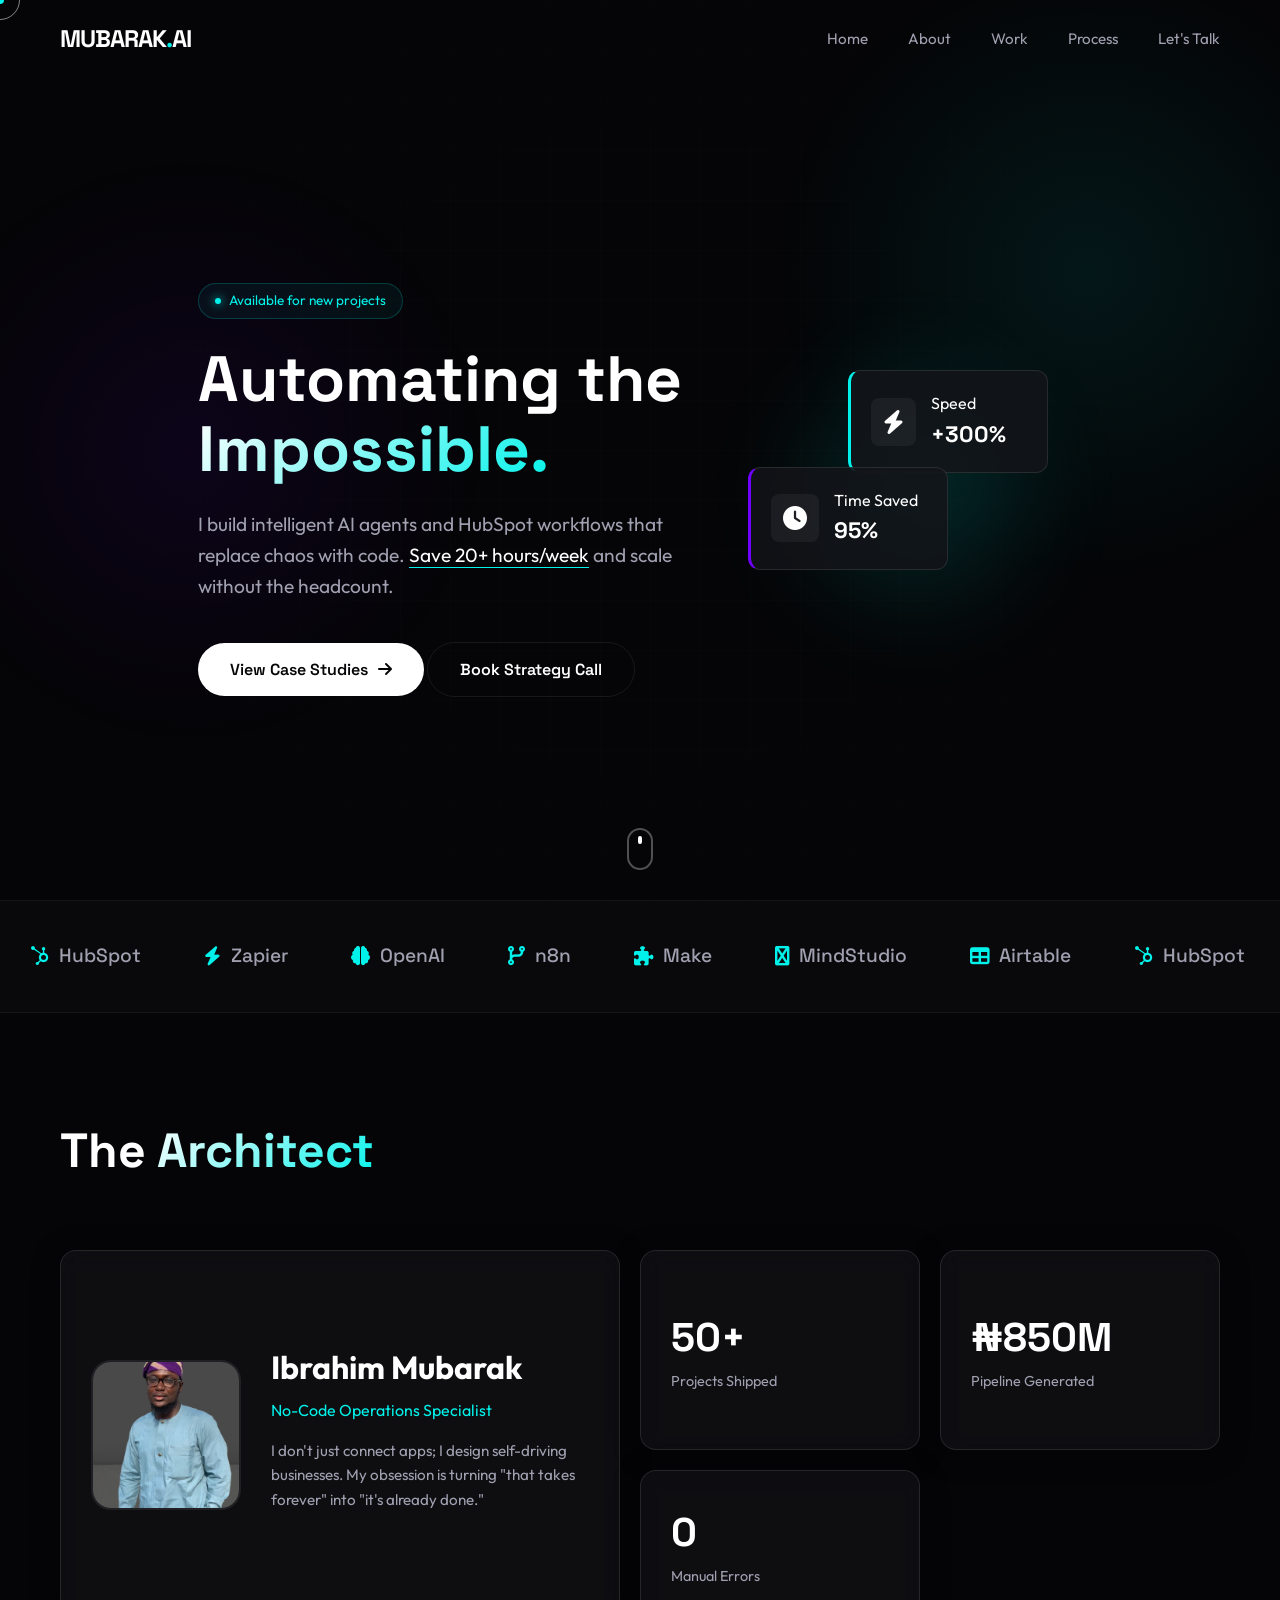
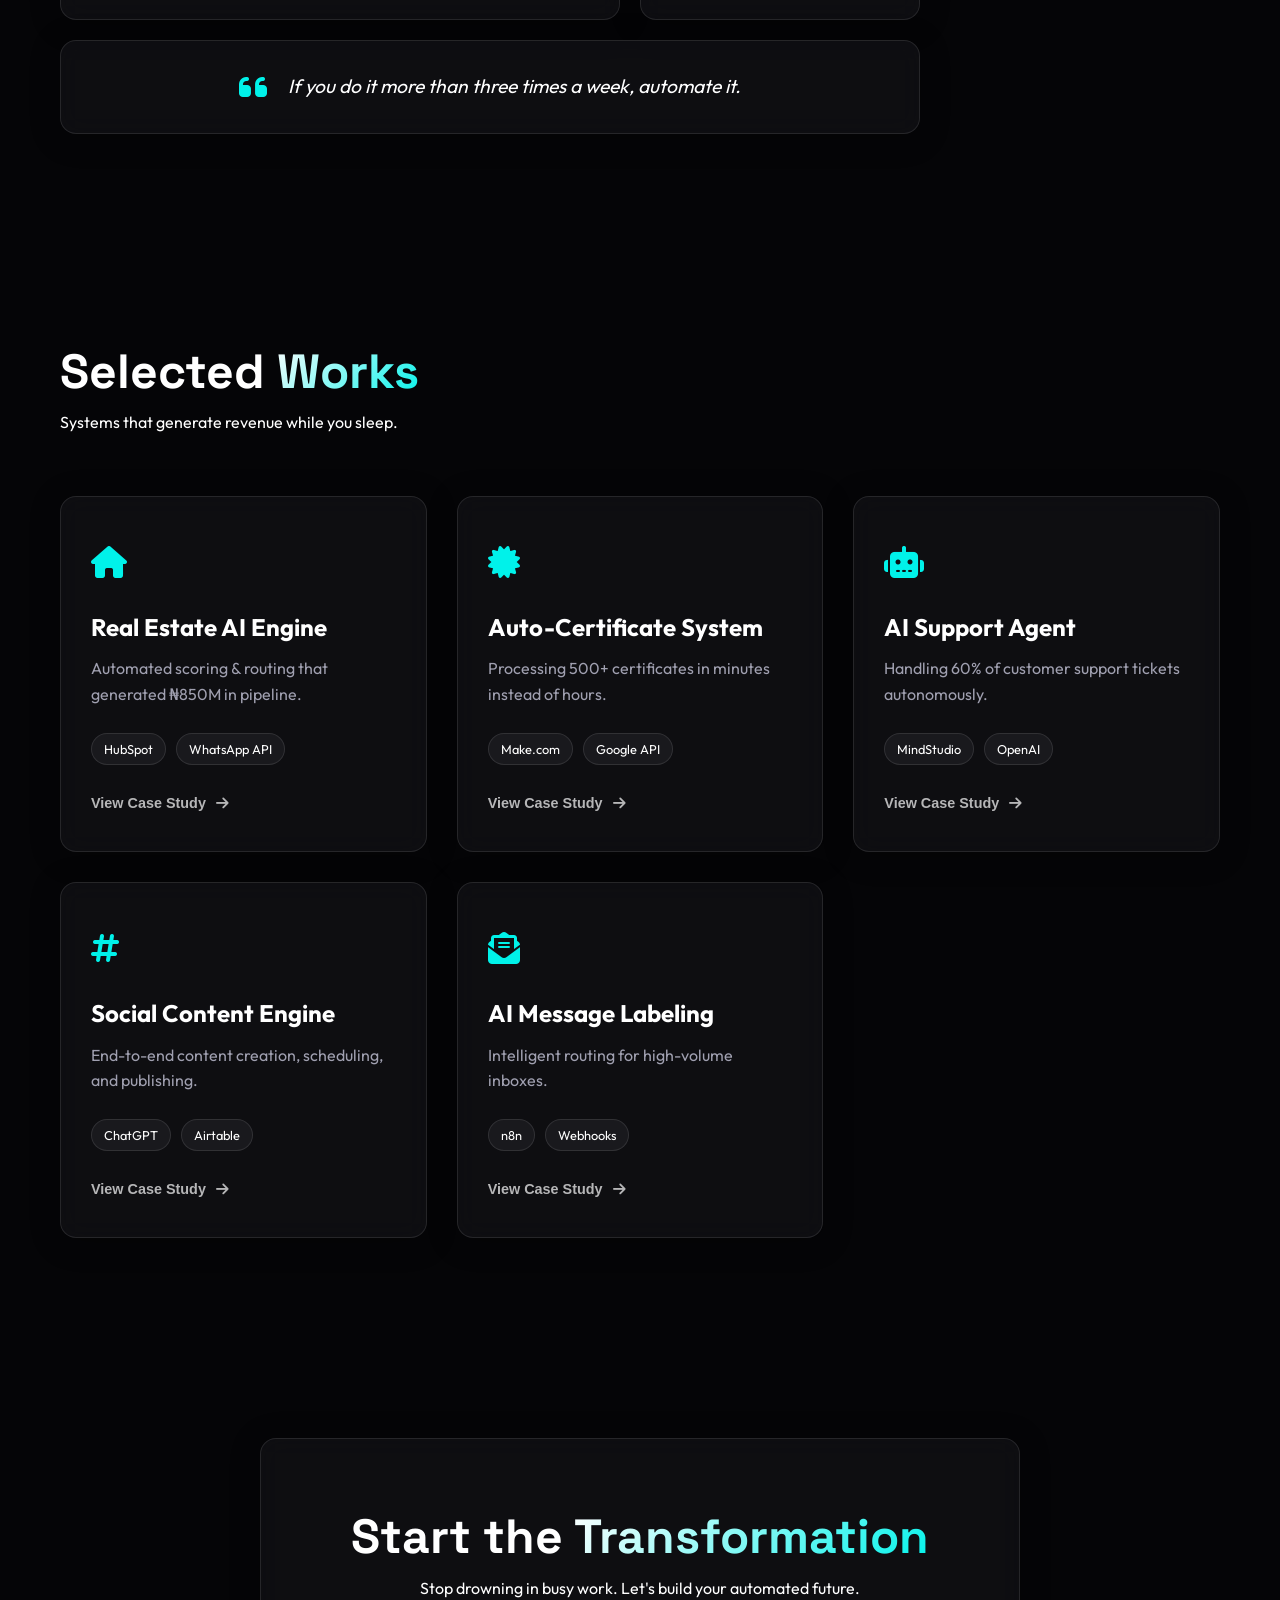
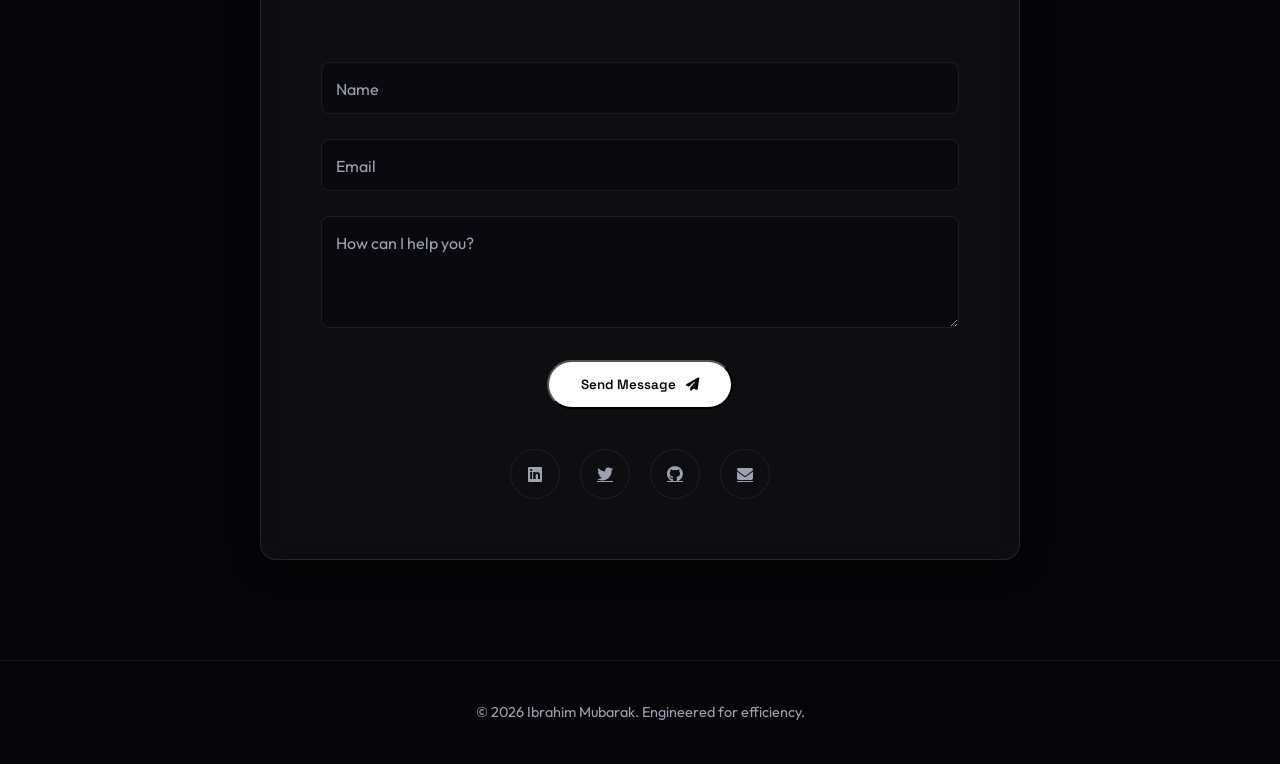
==== commit 2bb24137: "google update" ====
--- a/index.html
+++ b/index.html
@@ -3,592 +3,317 @@
 <head>
     <meta charset="UTF-8">
     <meta name="viewport" content="width=device-width, initial-scale=1.0, maximum-scale=5.0">
-    <meta name="apple-mobile-web-app-capable" content="yes">
-    <meta name="apple-mobile-web-app-status-bar-style" content="black-translucent">
+    <title>Ibrahim Mubarak | AI Automation Architect</title>
+    <meta name="description" content="AI Automation Specialist helping businesses save 95% time with intelligent workflows.">
     
-    <!-- SEO Meta Tags -->
-    <title>Ibrahim Mubarak - AI Automation & No-Code Specialist | Portfolio</title>
-    <meta name="description" content="AI Automation Specialist helping businesses save 95% time with intelligent workflows. HubSpot Certified | Make.com Expert | 50+ Projects Delivered.">
-    <meta name="keywords" content="AI automation, no-code, HubSpot, Make.com, workflow automation, CRM specialist">
-    <meta name="author" content="Ibrahim Mubarak">
-    
-    <!-- Open Graph Meta Tags -->
-    <meta property="og:title" content="Ibrahim Mubarak - AI Automation Specialist">
-    <meta property="og:description" content="Turning manual chaos into intelligent systems. 50+ automation projects | 95% time saved | 3x conversion boost.">
-    <meta property="og:type" content="website">
-    <meta property="og:image" content="Profile.jpg">
-    
-    <!-- Stylesheets -->
-    <link rel="stylesheet" href="style.css">
-    <link rel="stylesheet" href="https://cdnjs.cloudflare.com/ajax/libs/font-awesome/6.4.0/css/all.min.css">
+    <!-- Fonts -->
     <link rel="preconnect" href="https://fonts.googleapis.com">
     <link rel="preconnect" href="https://fonts.gstatic.com" crossorigin>
-    <link href="https://fonts.googleapis.com/css2?family=Poppins:wght@300;400;500;600;700&family=Roboto+Mono:wght@300;400;500&display=swap" rel="stylesheet">
-    
+    <link href="https://fonts.googleapis.com/css2?family=Outfit:wght@300;400;500;700&family=Space+Grotesk:wght@300;400;500;600;700&display=swap" rel="stylesheet">
+    <link rel="stylesheet" href="https://cdnjs.cloudflare.com/ajax/libs/font-awesome/6.4.0/css/all.min.css">
+    <link rel="stylesheet" href="style.css">
+
     <!-- Favicon -->
-<link rel="icon" type="image/x-icon" href="favicon.ico">
-<link rel="icon" type="image/png" sizes="32x32" href="favicon-32x32.png">
-<link rel="icon" type="image/png" sizes="16x16" href="favicon-16x16.png">
-<link rel="apple-touch-icon" sizes="180x180" href="apple-touch-icon.png">
+    <link rel="icon" type="image/x-icon" href="favicon.ico">
+    <link rel="icon" type="image/png" sizes="32x32" href="favicon-32x32.png">
+    <link rel="icon" type="image/png" sizes="16x16" href="favicon-16x16.png">
+    <link rel="apple-touch-icon" sizes="180x180" href="apple-touch-icon.png">
 </head>
 <body>
-    <!-- Navigation Bar -->
+    <!-- Custom Cursor -->
+    <div class="cursor-dot" data-cursor-dot></div>
+    <div class="cursor-outline" data-cursor-outline></div>
+
+    <!-- Background Elements -->
+    <div class="bg-gradient"></div>
+    <div class="bg-grid"></div>
+
+    <!-- Navigation -->
     <nav class="navbar">
-        <div class="container">
-            <a href="#home" class="logo">M<span>UBARAK</span></a>
-            <div class="nav-toggle" id="navToggle" aria-label="Toggle navigation">
-                <span></span>
-                <span></span>
-                <span></span>
-            </div>
+        <div class="container nav-container">
+            <a href="#home" class="logo">MUBARAK<span class="dot">.</span>AI</a>
+            
+            <div class="nav-toggle" id="navToggle">
+                <div class="hamburger">
+                    <span></span>
+                    <span></span>
+                </div>
+            </div>
+
             <ul class="nav-menu">
-                <li><a href="#home" class="nav-link active">Home</a></li>
+                <li><a href="#home" class="nav-link">Home</a></li>
                 <li><a href="#about" class="nav-link">About</a></li>
-                <li><a href="#projects" class="nav-link">Projects</a></li>
-                <li><a href="#tools" class="nav-link">Tools</a></li>
+                <li><a href="#projects" class="nav-link">Work</a></li>
                 <li><a href="#process" class="nav-link">Process</a></li>
-                <li><a href="#contact" class="nav-link">Contact</a></li>
-                <li class="theme-toggle">
-                    <button id="themeToggle" aria-label="Toggle dark mode">
-                        <i class="fas fa-moon"></i>
-                    </button>
-                </li>
+                <li><a href="#contact" class="nav-link btn-glow">Let's Talk</a></li>
             </ul>
         </div>
     </nav>
 
-    <!-- Home Section -->
-    <section id="home" class="section home-section">
-        <div class="container">
-            <div class="home-content">
-                <div class="home-text">
-                    <h5 class="subtitle">AI Automation Specialist</h5>
-                    <h1 class="main-title">Building <span class="highlight">smart systems</span> that think, act, and scale your business.</h1>
-                    <p class="description">I transform chaotic manual work into intelligent automation—cutting response times by 95%, boosting conversions by 3x, and giving you back 20+ hours per week.</p>
-                    <div class="cta-buttons">
-                        <a href="#projects" class="btn btn-primary">View Success Stories</a>
-                        <a href="#contact" class="btn btn-secondary">Let's Talk Automation</a>
-                    </div>
-                </div>
-                <div class="home-visual">
-                    <div class="visual-container">
-                        <div class="automation-visual">
-                            <div class="node node-1">
-                                <i class="fas fa-robot"></i>
-                                <p>AI Agents</p>
-                            </div>
-                            <div class="connector"></div>
-                            <div class="node node-2">
-                                <i class="fas fa-cogs"></i>
-                                <p>Automation</p>
-                            </div>
-                            <div class="connector"></div>
-                            <div class="node node-3">
-                                <i class="fas fa-chart-line"></i>
-                                <p>Results</p>
-                            </div>
-                        </div>
-                    </div>
-                </div>
-            </div>
-            <div class="scroll-indicator">
-                <span>Scroll Down</span>
-                <div class="mouse">
-                    <div class="wheel"></div>
-                </div>
+    <!-- Hero Section -->
+    <section id="home" class="hero-section">
+        <div class="container hero-content">
+            <div class="hero-text">
+                <div class="badge-pill">
+                    <span class="pulse"></span> Available for new projects
+                </div>
+                <h1 class="glitch-text">
+                    Automating the <br>
+                    <span class="gradient-text">Impossible.</span>
+                </h1>
+                <p class="hero-sub">
+                    I build intelligent AI agents and HubSpot workflows that replace chaos with code. 
+                    <span class="highlight-white">Save 20+ hours/week</span> and scale without the headcount.
+                </p>
+                <div class="hero-btns">
+                    <a href="#projects" class="btn btn-primary">
+                        <span>View Case Studies</span>
+                        <i class="fas fa-arrow-right"></i>
+                    </a>
+                    <a href="#contact" class="btn btn-outline">
+                        <span>Book Strategy Call</span>
+                    </a>
+                </div>
+            </div>
+            
+            <!-- Hero Visual (Abstract Code/AI Representation) -->
+            <div class="hero-visual">
+                <div class="floating-card glass-card card-1">
+                    <i class="fas fa-bolt"></i>
+                    <div>
+                        <span>Speed</span>
+                        <strong>+300%</strong>
+                    </div>
+                </div>
+                <div class="floating-card glass-card card-2">
+                    <i class="fas fa-clock"></i>
+                    <div>
+                        <span>Time Saved</span>
+                        <strong>95%</strong>
+                    </div>
+                </div>
+                <div class="hero-glow"></div>
+            </div>
+        </div>
+        
+        <div class="scroll-downs">
+            <div class="mousey">
+                <div class="scroller"></div>
             </div>
         </div>
     </section>
 
-    <!-- About Section -->
-    <section id="about" class="section about-section">
+    <!-- Tech Stack Marquee (Replaces Tools Grid) -->
+    <div class="marquee-section">
+        <div class="marquee-content">
+            <!-- Content duplicated for seamless loop via JS/CSS -->
+            <span><i class="fab fa-hubspot"></i> HubSpot</span>
+            <span><i class="fas fa-bolt"></i> Zapier</span>
+            <span><i class="fas fa-brain"></i> OpenAI</span>
+            <span><i class="fas fa-code-branch"></i> n8n</span>
+            <span><i class="fas fa-puzzle-piece"></i> Make</span>
+            <span><i class="fab fa-robot"></i> MindStudio</span>
+            <span><i class="fas fa-table"></i> Airtable</span>
+            <!-- Duplicate for loop -->
+            <span><i class="fab fa-hubspot"></i> HubSpot</span>
+            <span><i class="fas fa-bolt"></i> Zapier</span>
+            <span><i class="fas fa-brain"></i> OpenAI</span>
+            <span><i class="fas fa-code-branch"></i> n8n</span>
+            <span><i class="fas fa-puzzle-piece"></i> Make</span>
+             <span><i class="fab fa-robot"></i> MindStudio</span>
+            <span><i class="fas fa-table"></i> Airtable</span>
+        </div>
+    </div>
+
+    <!-- About Section (Bento Grid Layout) -->
+    <section id="about" class="section">
         <div class="container">
             <div class="section-header">
-                <h2 class="section-title">About Me</h2>
-                <p class="section-subtitle">The automation architect who turns "that's impossible" into "that's done."</p>
-            </div>
-            <div class="about-content">
-                <!-- Profile Picture Column -->
-                <div class="profile-picture-container">
-                    <div class="profile-picture">
-                        <img src="Profile.jpg" alt="Ibrahim Mubarak - AI Automation Specialist" loading="lazy">
-                    </div>
-                    <div class="profile-quick-info">
-                        <h4>Ibrahim Mubarak</h4>
-                        <p class="title">Automation Architect</p>
-                        <div class="quick-stats">
-                            <div class="stat">
-                                <span class="number">50+</span>
-                                <span class="label">Projects</span>
-                            </div>
-                            <div class="stat">
-                                <span class="number">95%</span>
-                                <span class="label">Time Saved</span>
-                            </div>
-                            <div class="stat">
-                                <span class="number">3x</span>
-                                <span class="label">ROI Boost</span>
-                            </div>
-                        </div>
-                    </div>
-                </div>
-                
-                <!-- About Text Column -->
-                <div class="about-text">
-                    <div class="about-intro">
-                        <p class="intro-quote">
-                            "I'm the kind of person who sees a spreadsheet and thinks, 'What if this just… handled itself?'"
-                        </p>
-                        <p>
-                            That curiosity led me down the rabbit hole of no-code automation, AI agents, and CRM magic—turning clunky processes into elegant, self-running systems.
-                        </p>
-                        <p>
-                            Whether it's <strong>HubSpot workflows that qualify leads in seconds</strong>, AI assistants that handle 60% of customer support, or Make.com engines that process 500 certificates in 5 minutes—I build with one goal: <strong>to give you back your time.</strong>
-                        </p>
-                    </div>
-                    
-                    <div class="about-details">
-                        <p>
-                            I've helped businesses automate lead scoring (80% faster response), customer journeys (3x conversion), and data operations—cutting manual work by thousands of hours annually. I don't just connect tools; <strong>I solve business problems with no-code precision.</strong>
-                        </p>
-                        
-                        <div class="experience-grid">
-                            <div class="experience-item">
-                                <i class="fas fa-project-diagram"></i>
-                                <div>
-                                    <h4>Deep Experience</h4>
-                                    <p>50+ automation projects | HubSpot Certified | AI Workflow Design | Multi-platform Integration</p>
-                                </div>
-                            </div>
-                            
-                            <div class="experience-item">
-                                <i class="fas fa-chart-line"></i>
-                                <div>
-                                    <h4>Proven Results</h4>
-                                    <p>95% faster response times | 3x conversion rates | ₦850M revenue pipeline created | Zero manual errors</p>
-                                </div>
-                            </div>
-                            
-                            <div class="experience-item">
-                                <i class="fas fa-cogs"></i>
-                                <div>
-                                    <h4>Core Expertise</h4>
-                                    <p>Marketing automation | CRM optimization | AI integration | Process design | No-code development</p>
-                                </div>
-                            </div>
-                        </div>
-                    </div>
-                </div>
+                <h2>The <span class="gradient-text">Architect</span></h2>
             </div>
             
-            <!-- Stats Section -->
-            <div class="about-stats">
-                <div class="stat-card">
+            <div class="bento-grid">
+                <!-- Main Profile -->
+                <div class="bento-item profile-card glass-panel">
+                    <div class="profile-img-wrapper">
+                        <img src="Profile.jpg" alt="Ibrahim Mubarak" class="profile-img">
+                    </div>
+                    <div class="profile-content">
+                        <h3>Ibrahim Mubarak</h3>
+                        <p>No-Code Operations Specialist</p>
+                        <p class="profile-bio">I don't just connect apps; I design self-driving businesses. My obsession is turning "that takes forever" into "it's already done."</p>
+                    </div>
+                </div>
+
+                <!-- Stats -->
+                <div class="bento-item stat-box glass-panel">
                     <h3>50+</h3>
-                    <p>Automation Projects Delivered</p>
-                </div>
-                <div class="stat-card">
-                    <h3>95%</h3>
-                    <p>Average Time Reduction</p>
-                </div>
-                <div class="stat-card">
-                    <h3>3x</h3>
-                    <p>Typical Conversion Boost</p>
-                </div>
-                <div class="stat-card">
-                    <h3>100%</h3>
-                    <p>Client Satisfaction Rate</p>
+                    <p>Projects Shipped</p>
+                </div>
+                <div class="bento-item stat-box glass-panel">
+                    <h3>₦850M</h3>
+                    <p>Pipeline Generated</p>
+                </div>
+                <div class="bento-item stat-box glass-panel">
+                    <h3>0</h3>
+                    <p>Manual Errors</p>
+                </div>
+
+                <!-- Philosophy -->
+                <div class="bento-item philosophy glass-panel">
+                    <i class="fas fa-quote-left"></i>
+                    <p>If you do it more than three times a week, automate it.</p>
                 </div>
             </div>
         </div>
     </section>
 
     <!-- Projects Section -->
-    <section id="projects" class="section projects-section">
+    <section id="projects" class="section">
         <div class="container">
             <div class="section-header">
-                <h2 class="section-title">Success Stories</h2>
-                <p class="section-subtitle">Real systems, real results—automations that actually work</p>
-            </div>
+                <h2>Selected <span class="gradient-text">Works</span></h2>
+                <p>Systems that generate revenue while you sleep.</p>
+            </div>
+
             <div class="projects-grid">
-                <!-- Project 1: Lead Qualification -->
-                <div class="project-card" data-project="lead-qualification">
-                    <div class="project-header">
-                        <h3>Real Estate Lead Intelligence System</h3>
-                        <div class="project-tags">
-                            <span class="tag">HubSpot</span>
-                            <span class="tag">Zapier</span>
-                            <span class="tag">WhatsApp API</span>
-                        </div>
-                    </div>
-                    <div class="project-body">
-                        <p><strong>Challenge:</strong> Agents wasting 4+ hours daily manually qualifying leads</p>
-                        <p><strong>Result:</strong> 80% faster response | ₦850M pipeline created | 95% lead accuracy</p>
-                    </div>
-                    <div class="project-footer">
-                        <a href="#" class="project-link view-details" data-project="lead-qualification">
-                            <i class="fas fa-external-link-alt"></i> View Full Case Study
-                        </a>
-                    </div>
-                </div>
-
-                <!-- Project 2: Certificate System -->
-                <div class="project-card" data-project="certificate-system">
-                    <div class="project-header">
-                        <h3>Automated Certificate Generation System</h3>
-                        <div class="project-tags">
-                            <span class="tag">Make.com</span>
-                            <span class="tag">Google Sheets</span>
-                            <span class="tag">Gmail API</span>
-                        </div>
-                    </div>
-                    <div class="project-body">
-                        <p><strong>Challenge:</strong> 4 hours to manually create/send certificates per batch</p>
-                        <p><strong>Result:</strong> 98% time saved | 500 certificates/hour | 100% accuracy</p>
-                    </div>
-                    <div class="project-footer">
-                        <a href="#" class="project-link view-details" data-project="certificate-system">
-                            <i class="fas fa-external-link-alt"></i> View Full Case Study
-                        </a>
-                    </div>
-                </div>
-
-                <!-- Project 3: Email Support -->
-                <div class="project-card" data-project="email-support">
-                    <div class="project-header">
-                        <h3>AI Email Support Agent</h3>
-                        <div class="project-tags">
-                            <span class="tag">MindStudio</span>
-                            <span class="tag">OpenAI</span>
-                            <span class="tag">Gmail</span>
-                        </div>
-                    </div>
-                    <div class="project-body">
-                        <p><strong>Challenge:</strong> E-commerce overwhelmed with repetitive support emails</p>
-                        <p><strong>Result:</strong> 60% requests automated | 2-min response time | 92% accuracy</p>
-                    </div>
-                    <div class="project-footer">
-                        <a href="#" class="project-link view-details" data-project="email-support">
-                            <i class="fas fa-external-link-alt"></i> View Full Case Study
-                        </a>
-                    </div>
-                </div>
-
-                <!-- Project 4: Social Media -->
-                <div class="project-card" data-project="social-media">
-                    <div class="project-header">
-                        <h3>Social Media Content Generator</h3>
-                        <div class="project-tags">
-                            <span class="tag">ChatGPT</span>
-                            <span class="tag">MindStudio</span>
-                            <span class="tag">Airtable</span>
-                        </div>
-                    </div>
-                    <div class="project-body">
-                        <p><strong>Challenge:</strong> Hours spent creating and scheduling social content</p>
-                        <p><strong>Result:</strong> 70% time reduction | 50+ posts/month | 3x engagement</p>
-                    </div>
-                    <div class="project-footer">
-                        <a href="#" class="project-link view-details" data-project="social-media">
-                            <i class="fas fa-external-link-alt"></i> View Full Case Study
-                        </a>
-                    </div>
-                </div>
-
-                <!-- Project 5: Email Labeling -->
-                <div class="project-card" data-project="email-labeling">
-                    <div class="project-header">
-                        <h3>AI Message Labeling Assistant</h3>
-                        <div class="project-tags">
-                            <span class="tag">n8n</span>
-                            <span class="tag">AI Model</span>
-                            <span class="tag">Webhooks</span>
-                        </div>
-                    </div>
-                    <div class="project-body">
-                        <p><strong>Challenge:</strong> Manual sorting of hundreds of daily messages</p>
-                        <p><strong>Result:</strong> 100% automation | 95% accuracy | Instant processing</p>
-                    </div>
-                    <div class="project-footer">
-                        <a href="#" class="project-link view-details" data-project="email-labeling">
-                            <i class="fas fa-external-link-alt"></i> View Full Case Study
-                        </a>
+                <!-- Project 1 -->
+                <div class="project-card glass-panel" data-project="lead-qualification">
+                    <div class="card-glow"></div>
+                    <div class="project-content">
+                        <div class="project-icon"><i class="fas fa-home"></i></div>
+                        <h3>Real Estate AI Engine</h3>
+                        <p>Automated scoring & routing that generated ₦850M in pipeline.</p>
+                        <div class="tags">
+                            <span>HubSpot</span>
+                            <span>WhatsApp API</span>
+                        </div>
+                        <button class="view-btn">View Case Study <i class="fas fa-arrow-right"></i></button>
+                    </div>
+                </div>
+
+                <!-- Project 2 -->
+                <div class="project-card glass-panel" data-project="certificate-system">
+                    <div class="card-glow"></div>
+                    <div class="project-content">
+                        <div class="project-icon"><i class="fas fa-certificate"></i></div>
+                        <h3>Auto-Certificate System</h3>
+                        <p>Processing 500+ certificates in minutes instead of hours.</p>
+                        <div class="tags">
+                            <span>Make.com</span>
+                            <span>Google API</span>
+                        </div>
+                        <button class="view-btn">View Case Study <i class="fas fa-arrow-right"></i></button>
+                    </div>
+                </div>
+
+                <!-- Project 3 -->
+                <div class="project-card glass-panel" data-project="email-support">
+                    <div class="card-glow"></div>
+                    <div class="project-content">
+                        <div class="project-icon"><i class="fas fa-robot"></i></div>
+                        <h3>AI Support Agent</h3>
+                        <p>Handling 60% of customer support tickets autonomously.</p>
+                        <div class="tags">
+                            <span>MindStudio</span>
+                            <span>OpenAI</span>
+                        </div>
+                        <button class="view-btn">View Case Study <i class="fas fa-arrow-right"></i></button>
+                    </div>
+                </div>
+
+                <!-- Project 4 -->
+                <div class="project-card glass-panel" data-project="social-media">
+                    <div class="card-glow"></div>
+                    <div class="project-content">
+                        <div class="project-icon"><i class="fas fa-hashtag"></i></div>
+                        <h3>Social Content Engine</h3>
+                        <p>End-to-end content creation, scheduling, and publishing.</p>
+                        <div class="tags">
+                            <span>ChatGPT</span>
+                            <span>Airtable</span>
+                        </div>
+                        <button class="view-btn">View Case Study <i class="fas fa-arrow-right"></i></button>
+                    </div>
+                </div>
+                 <!-- Project 5 -->
+                 <div class="project-card glass-panel" data-project="email-labeling">
+                    <div class="card-glow"></div>
+                    <div class="project-content">
+                        <div class="project-icon"><i class="fas fa-envelope-open-text"></i></div>
+                        <h3>AI Message Labeling</h3>
+                        <p>Intelligent routing for high-volume inboxes.</p>
+                        <div class="tags">
+                            <span>n8n</span>
+                            <span>Webhooks</span>
+                        </div>
+                        <button class="view-btn">View Case Study <i class="fas fa-arrow-right"></i></button>
                     </div>
                 </div>
             </div>
         </div>
     </section>
 
-    <!-- Tools Section -->
-    <section id="tools" class="section tools-section">
+    <!-- Contact Section -->
+    <section id="contact" class="section">
+        <div class="container small-container">
+            <div class="contact-box glass-panel">
+                <div class="section-header">
+                    <h2>Start the <span class="gradient-text">Transformation</span></h2>
+                    <p>Stop drowning in busy work. Let's build your automated future.</p>
+                </div>
+                
+                <form action="https://formsubmit.co/Oyinwonuoola@gmail.com" method="POST" class="contact-form">
+                    <input type="hidden" name="_subject" value="New Portfolio Lead">
+                    <input type="hidden" name="_captcha" value="false">
+                    
+                    <div class="input-group">
+                        <input type="text" name="name" required placeholder=" ">
+                        <label>Name</label>
+                    </div>
+                    <div class="input-group">
+                        <input type="email" name="email" required placeholder=" ">
+                        <label>Email</label>
+                    </div>
+                    <div class="input-group">
+                        <textarea name="message" rows="4" required placeholder=" "></textarea>
+                        <label>How can I help you?</label>
+                    </div>
+                    
+                    <button type="submit" class="btn btn-primary btn-block">
+                        Send Message <i class="fas fa-paper-plane"></i>
+                    </button>
+                </form>
+
+                <div class="social-links">
+                    <a href="https://linkedin.com/in/ibrahim-mubarak-333363290" target="_blank"><i class="fab fa-linkedin"></i></a>
+                    <a href="https://x.com/oyinwonuola_" target="_blank"><i class="fab fa-twitter"></i></a>
+                    <a href="https://github.com/oyinwonuoola" target="_blank"><i class="fab fa-github"></i></a>
+                    <a href="mailto:Oyinwonuoola@gmail.com"><i class="fas fa-envelope"></i></a>
+                </div>
+            </div>
+        </div>
+    </section>
+
+    <footer>
         <div class="container">
-            <div class="section-header">
-                <h2 class="section-title">My Tech Stack</h2>
-                <p class="section-subtitle">The powerful no-code tools I use to build intelligent systems</p>
-            </div>
-            <div class="tools-container">
-                <div class="tool-category">
-                    <h3>Automation Platforms</h3>
-                    <div class="tools-grid">
-                        <div class="tool-item">
-                            <i class="fab fa-slack"></i>
-                            <h4>Zapier</h4>
-                            <p>Connects 5,000+ apps for task automation and workflow integration</p>
-                        </div>
-                        <div class="tool-item">
-                            <i class="fas fa-puzzle-piece"></i>
-                            <h4>Make (Integromat)</h4>
-                            <p>Visual automation builder for complex data flows and API connections</p>
-                        </div>
-                        <div class="tool-item">
-                            <i class="fas fa-code-branch"></i>
-                            <h4>n8n</h4>
-                            <p>Self-hosted workflow automation + AI agent builder with unlimited possibilities</p>
-                        </div>
-                    </div>
-                </div>
-
-                <div class="tool-category">
-                    <h3>AI & Intelligence</h3>
-                    <div class="tools-grid">
-                        <div class="tool-item">
-                            <i class="fas fa-robot"></i>
-                            <h4>MindStudio</h4>
-                            <p>Build reasoning-based chatbots and intelligent agents without code</p>
-                        </div>
-                        <div class="tool-item">
-                            <i class="fas fa-brain"></i>
-                            <h4>OpenAI GPT</h4>
-                            <p>Advanced AI models for natural language processing and content generation</p>
-                        </div>
-                        <div class="tool-item">
-                            <i class="fas fa-cube"></i>
-                            <h4>HubSpot</h4>
-                            <p>Enterprise-grade CRM & marketing automation platform</p>
-                        </div>
-                    </div>
-                </div>
-
-                <div class="tool-category">
-                    <h3>Productivity & Data</h3>
-                    <div class="tools-grid">
-                        <div class="tool-item">
-                            <i class="fab fa-google"></i>
-                            <h4>Google Workspace</h4>
-                            <p>Sheets, Docs, Drive for data handling and automation triggers</p>
-                        </div>
-                        <div class="tool-item">
-                            <i class="fas fa-table"></i>
-                            <h4>Airtable</h4>
-                            <p>Flexible database with automation and API capabilities</p>
-                        </div>
-                        <div class="tool-item">
-                            <i class="fas fa-book"></i>
-                            <h4>Notion</h4>
-                            <p>All-in-one workspace for documentation and project management</p>
-                        </div>
-                    </div>
-                </div>
-            </div>
-        </div>
-    </section>
-
-    <!-- Process Section -->
-    <section id="process" class="section process-section">
-        <div class="container">
-            <div class="section-header">
-                <h2 class="section-title">My Process</h2>
-                <p class="section-subtitle">How I turn your manual chaos into automated clarity</p>
-            </div>
-            <div class="process-steps">
-                <div class="process-step">
-                    <div class="step-number">1</div>
-                    <div class="step-content">
-                        <h3>Understand Your Workflow</h3>
-                        <p>Deep dive into your business goals, pain points, and existing tools to identify high-impact automation opportunities.</p>
-                    </div>
-                </div>
-                <div class="process-step">
-                    <div class="step-number">2</div>
-                    <div class="step-content">
-                        <h3>Map Automation Opportunities</h3>
-                        <p>Spot repetitive or manual processes ripe for automation. Calculate potential ROI and prioritize quick wins.</p>
-                    </div>
-                </div>
-                <div class="process-step">
-                    <div class="step-number">3</div>
-                    <div class="step-content">
-                        <h3>Design the Logic</h3>
-                        <p>Choose the right tools (Zapier, Make, MindStudio) based on complexity. Design workflows that are scalable and maintainable.</p>
-                    </div>
-                </div>
-                <div class="process-step">
-                    <div class="step-number">4</div>
-                    <div class="step-content">
-                        <h3>Build, Test, Refine</h3>
-                        <p>Run prototypes with real data, gather feedback, and fine-tune until performance is optimal and error-free.</p>
-                    </div>
-                </div>
-                <div class="process-step">
-                    <div class="step-number">5</div>
-                    <div class="step-content">
-                        <h3>Measure & Scale</h3>
-                        <p>Track efficiency gains with analytics. Document processes and roll out successful automations across other departments.</p>
-                    </div>
-                </div>
-            </div>
-        </div>
-    </section>
-
-    <!-- Contact Section -->
-    <section id="contact" class="section contact-section">
-        <div class="container">
-            <div class="section-header">
-                <h2 class="section-title">Let's Build Something Amazing</h2>
-                <p class="section-subtitle">Ready to automate your business? Let's talk.</p>
-            </div>
-            <div class="contact-content">
-                <div class="contact-info">
-                    <div class="info-item">
-                        <i class="fas fa-envelope"></i>
-                        <div>
-                            <h4>Email</h4>
-                            <p><a href="mailto:Oyinwonuoola@gmail.com">Oyinwonuoola@gmail.com</a></p>
-                        </div>
-                    </div>
-                    <div class="info-item">
-                        <i class="fas fa-map-marker-alt"></i>
-                        <div>
-                            <h4>Location</h4>
-                            <p>Remote / Global (UTC+1)</p>
-                        </div>
-                    </div>
-                    <div class="info-item">
-                        <i class="fas fa-calendar-alt"></i>
-                        <div>
-                            <h4>Availability</h4>
-                            <p>Available for new projects</p>
-                        </div>
-                    </div>
-                    <div class="testimonial">
-                        <p class="quote">"Our customer response time dropped from hours to minutes, giving us time to focus on scaling—thanks to Mubarak's AI setup."</p>
-                        <p class="author">— E-commerce Client, 2025</p>
-                    </div>
-                </div>
-                <div class="contact-form">
-                    <form action="https://formsubmit.co/Oyinwonuoola@gmail.com" method="POST" id="contactForm">
-                        <!-- FormSubmit Configuration -->
-                        <input type="hidden" name="_subject" value="New Portfolio Contact Form Submission">
-                        <input type="hidden" name="_captcha" value="false">
-                        <input type="hidden" name="_template" value="box">
-                        <input type="text" name="_honey" style="display:none">
-                        
-                        <div class="form-group">
-                            <input type="text" id="name" name="name" placeholder="Your Name" required>
-                        </div>
-                        <div class="form-group">
-                            <input type="email" id="email" name="email" placeholder="Your Email" required>
-                        </div>
-                        <div class="form-group">
-                            <input type="text" id="subject" name="subject" placeholder="Subject" required>
-                        </div>
-                        <div class="form-group">
-                            <textarea id="message" name="message" rows="5" placeholder="Tell me about your automation needs..." required></textarea>
-                        </div>
-                        <button type="submit" class="btn btn-primary">
-                            <i class="fas fa-paper-plane"></i> Send Message
-                        </button>
-                    </form>
-                </div>
-            </div>
-        </div>
-    </section>
-
-    <!-- Footer -->
-    <footer class="footer">
-        <div class="container">
-            <div class="footer-content">
-                <div class="footer-logo">
-                    <a href="#home">M<span>UBARAK</span></a>
-                    <p>Automation Architect | AI Specialist</p>
-                    <div class="footer-contact-info">
-                        <p><i class="fas fa-envelope"></i> Oyinwonuoola@gmail.com</p>
-                        <p><i class="fas fa-map-marker-alt"></i> Remote / Global</p>
-                    </div>
-                </div>
-                <div class="footer-links">
-                    <h4>Quick Links</h4>
-                    <ul>
-                        <li><a href="#home">Home</a></li>
-                        <li><a href="#about">About</a></li>
-                        <li><a href="#projects">Projects</a></li>
-                        <li><a href="#tools">Tools</a></li>
-                        <li><a href="#contact">Contact</a></li>
-                    </ul>
-                </div>
-                <div class="footer-social">
-                    <h4>Connect With Me</h4>
-                    <div class="social-icons">
-                        <a href="https://linkedin.com/in/ibrahim-mubarak-333363290" target="_blank" rel="noopener noreferrer" title="LinkedIn">
-                            <i class="fab fa-linkedin"></i>
-                        </a>
-                        <a href="https://wa.link/hhzh38" target="_blank" rel="noopener noreferrer" title="WhatsApp">
-                            <i class="fab fa-whatsapp"></i>
-                        </a>
-                        <a href="https://x.com/oyinwonuola_" target="_blank" rel="noopener noreferrer" title="X (Twitter)">
-                            <i class="fab fa-twitter"></i>
-                        </a>
-                        <a href="https://github.com/oyinwonuoola" target="_blank" rel="noopener noreferrer" title="GitHub">
-                            <i class="fab fa-github"></i>
-                        </a>
-                    </div>
-                </div>
-            </div>
-            <div class="footer-bottom">
-                <p>&copy; <span id="currentYear"></span> Ibrahim Mubarak. All rights reserved.</p>
-                <div class="footer-automation-badges">
-                    <span class="badge">AI Automation Expert</span>
-                    <span class="badge">No-Code Specialist</span>
-                    <span class="badge">HubSpot Certified</span>
-                </div>
-            </div>
+            <p>&copy; <span id="year"></span> Ibrahim Mubarak. Engineered for efficiency.</p>
         </div>
     </footer>
 
-    <!-- Back to Top Button -->
-    <button id="backToTop" class="back-to-top" aria-label="Back to top">
-        <i class="fas fa-chevron-up"></i>
-    </button>
-
-    <!-- Project Modal -->
-    <div id="projectModal" class="project-modal">
-        <div class="modal-overlay" id="modalOverlay"></div>
-        <div class="modal-container">
-            <button class="modal-close" id="modalClose" aria-label="Close modal">
-                <i class="fas fa-times"></i>
-            </button>
-            <div class="modal-content"></div>
-            <div class="modal-navigation">
-                <button class="nav-btn prev-btn" id="prevProject">
-                    <i class="fas fa-chevron-left"></i> Previous
-                </button>
-                <div class="project-counter">
-                    <span id="currentProject">1</span> of <span id="totalProjects">5</span>
-                </div>
-                <button class="nav-btn next-btn" id="nextProject">
-                    Next <i class="fas fa-chevron-right"></i>
-                </button>
+    <!-- Mind-Blowing Lightbox -->
+    <div id="projectModal" class="modal">
+        <button class="modal-close-btn" id="modalClose">
+            <i class="fas fa-times"></i>
+        </button>
+        <div class="modal-backdrop"></div>
+        <div class="modal-scroll-container">
+            <div class="modal-content-wrapper">
+                <!-- Content injected via JS -->
             </div>
         </div>
     </div>
 
-    <!-- Loading Spinner -->
-    <div id="loadingSpinner" class="loading-spinner">
-        <div class="spinner"></div>
-        <p>Loading project details...</p>
-    </div>
-
-    <!-- JavaScript -->
     <script src="script.js"></script>
 </body>
 </html>
--- a/style.css
+++ b/style.css
@@ -1,1614 +1,704 @@
-/* ===== RESET & BASE STYLES ===== */
-* {
-    margin: 0;
-    padding: 0;
-    box-sizing: border-box;
-}
-
+/* ===== VARIABLES & SETUP ===== */
 :root {
-    /* Color Palette */
-    --primary-dark: #2A004E;
-    --primary-medium: #500073;
-    --accent-red: #C62300;
-    --accent-orange: #F14A00;
-    --light-bg: #F8F9FA;
-    --dark-bg: #121212;
-    --text-light: #F8F9FA;
-    --text-dark: #333333;
-    --card-bg: #FFFFFF;
-    --card-dark: #1E1E1E;
-    --shadow: rgba(0, 0, 0, 0.1);
-    --shadow-dark: rgba(0, 0, 0, 0.3);
-    
-    /* Spacing */
-    --section-padding: 80px 0;
-    --container-padding: 0 20px;
-    
-    /* Transitions */
-    --transition: all 0.3s ease;
-}
-
-[data-theme="dark"] {
-    --light-bg: #121212;
-    --text-dark: #E0E0E0;
-    --card-bg: #1E1E1E;
-    --shadow: rgba(0, 0, 0, 0.3);
-}
-
-html {
-    scroll-behavior: smooth;
-    font-size: 16px;
-}
+    --bg-dark: #050507;
+    --bg-card: rgba(20, 20, 25, 0.6);
+    --primary: #00f2ea;
+    --primary-dim: rgba(0, 242, 234, 0.1);
+    --secondary: #7000ff;
+    --text-main: #ffffff;
+    --text-muted: #a0a0b0;
+    --border: rgba(255, 255, 255, 0.08);
+    --glass-border: 1px solid rgba(255, 255, 255, 0.1);
+    --blur: blur(12px);
+    --font-heading: 'Space Grotesk', sans-serif;
+    --font-body: 'Outfit', sans-serif;
+    --transition: all 0.4s cubic-bezier(0.16, 1, 0.3, 1);
+}
+
+* { margin: 0; padding: 0; box-sizing: border-box; cursor: none; /* Custom cursor */ }
 
 body {
-    font-family: 'Poppins', sans-serif;
+    background-color: var(--bg-dark);
+    color: var(--text-main);
+    font-family: var(--font-body);
+    overflow-x: hidden;
     line-height: 1.6;
-    color: var(--text-dark);
-    background-color: var(--light-bg);
-    transition: var(--transition);
-    overflow-x: hidden;
-}
-
+}
+
+/* Custom Scrollbar */
+::-webkit-scrollbar { width: 8px; }
+::-webkit-scrollbar-track { background: var(--bg-dark); }
+::-webkit-scrollbar-thumb { background: #333; border-radius: 4px; }
+::-webkit-scrollbar-thumb:hover { background: var(--primary); }
+
+/* Background FX */
+.bg-gradient {
+    position: fixed;
+    top: 0; left: 0; width: 100%; height: 100vh;
+    background: radial-gradient(circle at 15% 50%, rgba(112, 0, 255, 0.08), transparent 25%),
+                radial-gradient(circle at 85% 30%, rgba(0, 242, 234, 0.08), transparent 25%);
+    z-index: -2;
+    pointer-events: none;
+}
+
+.bg-grid {
+    position: fixed;
+    top: 0; left: 0; width: 100%; height: 100%;
+    background-image: linear-gradient(var(--border) 1px, transparent 1px),
+    linear-gradient(90deg, var(--border) 1px, transparent 1px);
+    background-size: 50px 50px;
+    opacity: 0.15;
+    z-index: -1;
+    pointer-events: none;
+    mask-image: radial-gradient(circle at center, black 40%, transparent 100%);
+}
+
+/* ===== CUSTOM CURSOR ===== */
+.cursor-dot, .cursor-outline {
+    position: fixed;
+    top: 0; left: 0;
+    transform: translate(-50%, -50%);
+    border-radius: 50%;
+    z-index: 9999;
+    pointer-events: none;
+}
+
+.cursor-dot {
+    width: 8px; height: 8px;
+    background-color: var(--primary);
+}
+
+.cursor-outline {
+    width: 40px; height: 40px;
+    border: 1px solid rgba(255, 255, 255, 0.5);
+    transition: width 0.2s, height 0.2s, background-color 0.2s;
+}
+
+body:hover .cursor-outline { opacity: 1; }
+
+/* Interactive Hover State for Cursor */
+body.hovering .cursor-outline {
+    width: 60px; height: 60px;
+    background-color: rgba(255, 255, 255, 0.1);
+    border-color: transparent;
+    backdrop-filter: blur(2px);
+}
+
+/* ===== UTILS & COMPONENTS ===== */
 .container {
     max-width: 1200px;
     margin: 0 auto;
-    padding: var(--container-padding);
-}
-
-.section {
-    padding: var(--section-padding);
-}
-
-.section-header {
-    text-align: center;
-    margin-bottom: 60px;
-}
-
-.section-title {
-    font-size: 2.5rem;
-    font-weight: 700;
-    color: var(--primary-dark);
-    margin-bottom: 10px;
+    padding: 0 20px;
+}
+
+.glass-panel {
+    background: var(--bg-card);
+    backdrop-filter: var(--blur);
+    border: var(--glass-border);
+    border-radius: 16px;
+    box-shadow: 0 4px 30px rgba(0, 0, 0, 0.3);
+}
+
+.gradient-text {
+    background: linear-gradient(135deg, var(--text-main), var(--primary));
+    -webkit-background-clip: text;
+    background-clip: text;
+    color: transparent;
+}
+
+.btn {
+    display: inline-flex;
+    align-items: center;
+    gap: 10px;
+    padding: 14px 32px;
+    border-radius: 100px;
+    font-weight: 600;
+    text-decoration: none;
+    transition: var(--transition);
+    font-family: var(--font-heading);
     position: relative;
-    display: inline-block;
-}
-
-[data-theme="dark"] .section-title {
-    color: var(--text-light);
-}
-
-.section-title::after {
-    content: '';
-    position: absolute;
-    bottom: -10px;
-    left: 50%;
-    transform: translateX(-50%);
-    width: 80px;
-    height: 4px;
-    background: linear-gradient(to right, var(--accent-red), var(--accent-orange));
-}
-
-.section-subtitle {
-    font-size: 1.1rem;
-    color: var(--primary-medium);
-    max-width: 600px;
-    margin: 0 auto;
-}
-
-[data-theme="dark"] .section-subtitle {
-    color: #aaa;
+    overflow: hidden;
+}
+
+.btn-primary {
+    background: var(--text-main);
+    color: var(--bg-dark);
+}
+
+.btn-primary:hover {
+    background: var(--primary);
+    transform: translateY(-2px);
+    box-shadow: 0 0 20px var(--primary-dim);
+}
+
+.btn-outline {
+    border: 1px solid var(--border);
+    color: var(--text-main);
+}
+
+.btn-outline:hover {
+    border-color: var(--text-main);
+    background: rgba(255,255,255,0.05);
 }
 
 /* ===== NAVBAR ===== */
 .navbar {
     position: fixed;
-    top: 0;
-    left: 0;
-    width: 100%;
-    background-color: rgba(42, 0, 78, 0.95);
-    backdrop-filter: blur(10px);
+    top: 0; left: 0; width: 100%;
     z-index: 1000;
     padding: 20px 0;
     transition: var(--transition);
-    box-shadow: 0 2px 20px rgba(0, 0, 0, 0.1);
 }
 
 .navbar.scrolled {
+    background: rgba(5, 5, 7, 0.8);
+    backdrop-filter: blur(20px);
+    border-bottom: 1px solid rgba(255,255,255,0.05);
     padding: 15px 0;
-    background-color: rgba(42, 0, 78, 0.98);
-}
-
-.navbar .container {
+}
+
+.nav-container {
     display: flex;
     justify-content: space-between;
     align-items: center;
 }
 
 .logo {
-    font-size: 1.8rem;
+    font-family: var(--font-heading);
+    font-size: 1.5rem;
     font-weight: 700;
-    color: var(--text-light);
+    color: var(--text-main);
     text-decoration: none;
-    letter-spacing: 1px;
-}
-
-.logo span {
-    background: linear-gradient(to right, var(--accent-red), var(--accent-orange));
-    -webkit-background-clip: text;
-    background-clip: text;
-    color: transparent;
-}
+    letter-spacing: -1px;
+}
+
+.logo .dot { color: var(--primary); }
 
 .nav-menu {
     display: flex;
     list-style: none;
+    gap: 40px;
+    align-items: center;
+}
+
+.nav-link {
+    color: var(--text-muted);
+    text-decoration: none;
+    font-size: 0.95rem;
+    transition: var(--transition);
+}
+
+.nav-link:hover { color: var(--text-main); }
+.nav-link.active { color: var(--primary); }
+
+.nav-toggle { display: none; }
+
+/* ===== HERO ===== */
+.hero-section {
+    min-height: 100vh;
+    display: flex;
+    align-items: center;
+    position: relative;
+    padding-top: 80px;
+}
+
+.hero-content {
+    display: grid;
+    grid-template-columns: 1.2fr 0.8fr;
+    gap: 50px;
+    align-items: center;
+}
+
+.badge-pill {
+    display: inline-flex;
+    align-items: center;
+    gap: 8px;
+    padding: 6px 16px;
+    border-radius: 50px;
+    background: rgba(0, 242, 234, 0.05);
+    border: 1px solid rgba(0, 242, 234, 0.2);
+    color: var(--primary);
+    font-size: 0.85rem;
+    margin-bottom: 25px;
+}
+
+.badge-pill .pulse {
+    width: 6px; height: 6px;
+    background: var(--primary);
+    border-radius: 50%;
+    box-shadow: 0 0 10px var(--primary);
+    animation: pulse 2s infinite;
+}
+
+.hero-text h1 {
+    font-family: var(--font-heading);
+    font-size: 4rem;
+    line-height: 1.1;
+    margin-bottom: 25px;
+    font-weight: 700;
+}
+
+.hero-sub {
+    font-size: 1.2rem;
+    color: var(--text-muted);
+    margin-bottom: 40px;
+    max-width: 500px;
+}
+
+.highlight-white { color: var(--text-main); border-bottom: 1px solid var(--primary); }
+
+.hero-visual {
+    position: relative;
+    height: 400px;
+}
+
+.floating-card {
+    position: absolute;
+    padding: 20px;
+    display: flex;
+    align-items: center;
+    gap: 15px;
+    min-width: 200px;
+    background: rgba(20, 20, 25, 0.8);
+    backdrop-filter: blur(20px);
+    border: 1px solid rgba(255,255,255,0.1);
+    border-radius: 12px;
+    animation: float 6s ease-in-out infinite;
+}
+
+.card-1 {
+    top: 20%; right: 10%;
+    border-left: 3px solid var(--primary);
+}
+
+.card-2 {
+    bottom: 30%; left: 0;
+    border-left: 3px solid var(--secondary);
+    animation-delay: 2s;
+}
+
+.floating-card i {
+    font-size: 1.5rem;
+    padding: 12px;
+    background: rgba(255,255,255,0.05);
+    border-radius: 8px;
+}
+
+.floating-card strong {
+    display: block;
+    font-size: 1.4rem;
+    font-family: var(--font-heading);
+    color: var(--text-main);
+}
+
+.hero-glow {
+    position: absolute;
+    top: 50%; left: 50%;
+    transform: translate(-50%, -50%);
+    width: 300px; height: 300px;
+    background: radial-gradient(circle, var(--primary) 0%, transparent 70%);
+    opacity: 0.2;
+    filter: blur(50px);
+    z-index: -1;
+}
+
+/* Scroll Mouse */
+.scroll-downs {
+    position: absolute;
+    bottom: 30px; left: 50%;
+    transform: translateX(-50%);
+}
+.mousey {
+    width: 26px; height: 42px;
+    border: 2px solid rgba(255,255,255,0.3);
+    border-radius: 20px;
+}
+.scroller {
+    width: 4px; height: 8px;
+    background: var(--text-main);
+    border-radius: 2px;
+    margin: 6px auto;
+    animation: scroll 2s infinite;
+}
+
+/* ===== MARQUEE ===== */
+.marquee-section {
+    padding: 40px 0;
+    background: rgba(255,255,255,0.02);
+    border-top: 1px solid rgba(255,255,255,0.05);
+    border-bottom: 1px solid rgba(255,255,255,0.05);
+    overflow: hidden;
+    white-space: nowrap;
+}
+
+.marquee-content {
+    display: inline-block;
+    animation: marquee 20s linear infinite;
+}
+
+.marquee-content span {
+    display: inline-flex;
+    align-items: center;
+    gap: 10px;
+    margin: 0 30px;
+    font-size: 1.2rem;
+    color: var(--text-muted);
+    font-family: var(--font-heading);
+    font-weight: 500;
+}
+
+.marquee-content span i { color: var(--primary); }
+
+/* ===== ABOUT (BENTO) ===== */
+.section { padding: 100px 0; }
+
+.section-header { margin-bottom: 60px; }
+.section-header h2 {
+    font-family: var(--font-heading);
+    font-size: 3rem;
+}
+
+.bento-grid {
+    display: grid;
+    grid-template-columns: 2fr 1fr 1fr;
+    grid-template-rows: 200px 150px;
+    gap: 20px;
+}
+
+.bento-item {
+    padding: 30px;
+    display: flex;
+    flex-direction: column;
+    justify-content: center;
+    transition: var(--transition);
+}
+
+.bento-item:hover {
+    background: rgba(255,255,255,0.05);
+    border-color: rgba(255,255,255,0.2);
+}
+
+.profile-card {
+    grid-row: span 2;
+    display: flex;
+    flex-direction: row; /* Side by side on desktop */
+    align-items: center;
     gap: 30px;
-    align-items: center;
-}
-
-.nav-link {
-    color: var(--text-light);
-    text-decoration: none;
-    font-weight: 500;
-    font-size: 1rem;
-    padding: 8px 0;
-    position: relative;
-    transition: var(--transition);
-}
-
-.nav-link::after {
-    content: '';
-    position: absolute;
-    bottom: 0;
-    left: 0;
-    width: 0;
-    height: 2px;
-    background: linear-gradient(to right, var(--accent-red), var(--accent-orange));
-    transition: var(--transition);
-}
-
-.nav-link:hover::after,
-.nav-link.active::after {
-    width: 100%;
-}
-
-.theme-toggle button {
-    background: none;
-    border: none;
-    color: var(--text-light);
-    font-size: 1.2rem;
-    cursor: pointer;
-    padding: 5px;
-    border-radius: 50%;
-    width: 40px;
-    height: 40px;
-    display: flex;
-    align-items: center;
-    justify-content: center;
-    transition: var(--transition);
-}
-
-.theme-toggle button:hover {
-    background-color: rgba(255, 255, 255, 0.1);
-}
-
-.nav-toggle {
-    display: none;
-    flex-direction: column;
-    cursor: pointer;
-    gap: 5px;
-}
-
-.nav-toggle span {
-    width: 25px;
-    height: 3px;
-    background-color: var(--text-light);
-    transition: var(--transition);
-}
-
-/* ===== HOME SECTION ===== */
-.home-section {
-    min-height: 100vh;
-    display: flex;
-    align-items: center;
-    background: linear-gradient(135deg, rgba(42, 0, 78, 0.05) 0%, rgba(80, 0, 115, 0.05) 100%);
-    padding-top: 100px;
-    position: relative;
-}
-
-.home-content {
-    display: grid;
-    grid-template-columns: 1fr 1fr;
-    gap: 60px;
-    align-items: center;
-}
-
-.home-text .subtitle {
-    font-size: 1.2rem;
-    color: var(--accent-red);
-    font-weight: 600;
-    margin-bottom: 15px;
-    letter-spacing: 1px;
-}
-
-.main-title {
-    font-size: 3.2rem;
-    font-weight: 700;
-    line-height: 1.2;
-    margin-bottom: 20px;
-    color: var(--primary-dark);
-}
-
-[data-theme="dark"] .main-title {
-    color: var(--text-light);
-}
-
-.main-title .highlight {
-    background: linear-gradient(to right, var(--accent-red), var(--accent-orange));
-    -webkit-background-clip: text;
-    background-clip: text;
-    color: transparent;
-}
-
-.description {
-    font-size: 1.1rem;
-    color: var(--primary-medium);
-    margin-bottom: 30px;
-    max-width: 500px;
-}
-
-[data-theme="dark"] .description {
-    color: #ccc;
-}
-
-.cta-buttons {
-    display: flex;
-    gap: 20px;
-    margin-top: 30px;
-}
-
-.btn {
-    padding: 14px 32px;
-    border-radius: 50px;
-    font-weight: 600;
-    text-decoration: none;
-    display: inline-block;
-    transition: var(--transition);
-    font-size: 1rem;
-    cursor: pointer;
-    border: none;
-}
-
-.btn-primary {
-    background: linear-gradient(to right, var(--accent-red), var(--accent-orange));
-    color: white;
-    box-shadow: 0 4px 15px rgba(198, 35, 0, 0.3);
-}
-
-.btn-primary:hover {
-    transform: translateY(-3px);
-    box-shadow: 0 6px 20px rgba(198, 35, 0, 0.4);
-}
-
-.btn-secondary {
-    background-color: transparent;
-    color: var(--primary-dark);
-    border: 2px solid var(--primary-medium);
-}
-
-[data-theme="dark"] .btn-secondary {
-    color: var(--text-light);
-    border-color: var(--text-light);
-}
-
-.btn-secondary:hover {
-    background-color: var(--primary-medium);
-    color: white;
-}
-
-/* Visual Automation Flow */
-.automation-visual {
-    display: flex;
-    align-items: center;
-    justify-content: center;
-    gap: 30px;
-}
-
-.node {
-    width: 120px;
-    height: 120px;
-    border-radius: 50%;
-    display: flex;
-    flex-direction: column;
-    align-items: center;
-    justify-content: center;
-    color: white;
-    font-weight: 600;
-    transition: var(--transition);
-    animation: float 3s ease-in-out infinite;
-}
-
-.node:hover {
-    transform: scale(1.1);
-}
-
-.node i {
-    font-size: 2.5rem;
-    margin-bottom: 10px;
-}
-
-.node-1 {
-    background: linear-gradient(135deg, var(--primary-dark), var(--primary-medium));
-    animation-delay: 0s;
-}
-
-.node-2 {
-    background: linear-gradient(135deg, var(--accent-red), #E03A00);
-    animation-delay: 0.5s;
-}
-
-.node-3 {
-    background: linear-gradient(135deg, var(--accent-orange), #FF6B35);
-    animation-delay: 1s;
-}
-
-.connector {
-    width: 50px;
-    height: 5px;
-    background: linear-gradient(to right, var(--primary-medium), var(--accent-red));
-    position: relative;
-}
-
-.connector::before,
-.connector::after {
-    content: '';
-    position: absolute;
-    width: 15px;
-    height: 15px;
-    background-color: var(--accent-red);
-    border-radius: 50%;
-    top: 50%;
-    animation: pulse 2s infinite;
-}
-
-.connector::before {
-    left: 0;
-    transform: translate(-50%, -50%);
-}
-
-.connector::after {
-    right: 0;
-    transform: translate(50%, -50%);
-    background-color: var(--accent-orange);
-    animation-delay: 0.5s;
-}
-
-.scroll-indicator {
-    position: absolute;
-    bottom: 40px;
-    left: 50%;
-    transform: translateX(-50%);
-    display: flex;
-    flex-direction: column;
-    align-items: center;
-    color: var(--primary-medium);
-}
-
-.scroll-indicator span {
-    margin-bottom: 10px;
-    font-size: 0.9rem;
-}
-
-.mouse {
-    width: 30px;
-    height: 50px;
-    border: 2px solid var(--primary-medium);
-    border-radius: 15px;
-    display: flex;
-    justify-content: center;
-    padding-top: 10px;
-}
-
-.wheel {
-    width: 4px;
-    height: 10px;
-    background-color: var(--primary-medium);
-    border-radius: 2px;
-    animation: scroll 2s infinite;
-}
-
-/* ===== ABOUT SECTION ===== */
-.about-content {
-    display: grid;
-    grid-template-columns: 300px 1fr;
-    gap: 60px;
-    align-items: start;
-    margin-bottom: 60px;
-}
-
-.profile-picture-container {
-    text-align: center;
-}
-
-.profile-picture {
-    width: 250px;
-    height: 250px;
-    margin: 0 auto 25px;
+    justify-content: flex-start;
+}
+
+.profile-img-wrapper {
+    width: 150px; height: 150px;
     border-radius: 20px;
     overflow: hidden;
-    background: linear-gradient(135deg, var(--primary-dark), var(--primary-medium));
-    box-shadow: 0 15px 35px rgba(42, 0, 78, 0.2);
-    transition: var(--transition);
-    border: 5px solid white;
-}
-
-[data-theme="dark"] .profile-picture {
-    border-color: var(--card-dark);
-}
-
-.profile-picture:hover {
-    transform: translateY(-10px);
-    box-shadow: 0 20px 40px rgba(42, 0, 78, 0.3);
-}
-
-.profile-picture img {
-    width: 100%;
-    height: 100%;
-    object-fit: cover;
-    transition: var(--transition);
-}
-
-.profile-picture:hover img {
-    transform: scale(1.05);
-}
-
-.profile-quick-info {
-    background-color: var(--card-bg);
-    padding: 25px;
-    border-radius: 15px;
-    box-shadow: 0 10px 25px var(--shadow);
-    margin-top: 20px;
-}
-
-.profile-quick-info h4 {
-    font-size: 1.6rem;
-    color: var(--primary-dark);
-    margin-bottom: 5px;
-}
-
-[data-theme="dark"] .profile-quick-info h4 {
-    color: var(--text-light);
-}
-
-.profile-quick-info .title {
-    color: var(--accent-red);
-    font-weight: 600;
-    margin-bottom: 20px;
-    font-size: 1.1rem;
-}
-
-.quick-stats {
-    display: grid;
-    grid-template-columns: repeat(3, 1fr);
-    gap: 15px;
-}
-
-.quick-stats .stat {
-    display: flex;
-    flex-direction: column;
-    align-items: center;
-}
-
-.quick-stats .number {
-    font-size: 1.8rem;
-    font-weight: 700;
-    color: var(--accent-orange);
-    line-height: 1;
-}
-
-.quick-stats .label {
-    font-size: 0.8rem;
-    color: var(--primary-medium);
-    margin-top: 5px;
-}
-
-/* About Text */
-.about-text {
-    display: flex;
-    flex-direction: column;
-    gap: 30px;
-}
-
-.about-intro {
-    background-color: var(--card-bg);
-    padding: 30px;
-    border-radius: 15px;
-    box-shadow: 0 10px 25px var(--shadow);
-    border-left: 5px solid var(--accent-red);
-}
-
-.intro-quote {
-    font-size: 1.4rem;
-    font-weight: 600;
-    color: var(--primary-dark);
-    margin-bottom: 20px;
-    font-style: italic;
-    line-height: 1.4;
-}
-
-[data-theme="dark"] .intro-quote {
-    color: var(--text-light);
-}
-
-.about-text p {
-    margin-bottom: 20px;
-    font-size: 1.1rem;
-    line-height: 1.7;
-}
-
-.about-text strong {
-    color: var(--accent-red);
-}
-
-.about-details {
-    background-color: var(--card-bg);
-    padding: 30px;
-    border-radius: 15px;
-    box-shadow: 0 10px 25px var(--shadow);
-}
-
-.experience-grid {
-    display: grid;
-    gap: 25px;
-    margin-top: 30px;
-}
-
-.experience-item {
-    display: flex;
-    align-items: flex-start;
+    flex-shrink: 0;
+    border: 2px solid var(--border);
+}
+
+.profile-img { width: 100%; height: 100%; object-fit: cover; }
+
+.profile-content h3 { font-size: 2rem; margin-bottom: 5px; }
+.profile-content p { color: var(--primary); margin-bottom: 15px; }
+.profile-bio { color: var(--text-muted) !important; font-size: 0.95rem; }
+
+.stat-box h3 {
+    font-size: 2.5rem;
+    font-family: var(--font-heading);
+    color: var(--text-main);
+}
+
+.stat-box p { color: var(--text-muted); font-size: 0.9rem; }
+
+.philosophy {
+    grid-column: span 2;
+    flex-direction: row;
+    align-items: center;
     gap: 20px;
-    padding: 20px;
-    background: linear-gradient(135deg, rgba(42, 0, 78, 0.05), rgba(80, 0, 115, 0.05));
-    border-radius: 10px;
-    transition: var(--transition);
-}
-
-[data-theme="dark"] .experience-item {
-    background: linear-gradient(135deg, rgba(255, 255, 255, 0.05), rgba(255, 255, 255, 0.02));
-}
-
-.experience-item:hover {
-    transform: translateX(10px);
-    background: linear-gradient(135deg, rgba(198, 35, 0, 0.1), rgba(241, 74, 0, 0.1));
-}
-
-.experience-item i {
-    font-size: 2.5rem;
-    color: var(--accent-red);
-    margin-top: 5px;
-    transition: var(--transition);
-}
-
-.experience-item h4 {
-    font-size: 1.3rem;
-    color: var(--primary-dark);
-    margin-bottom: 8px;
-}
-
-[data-theme="dark"] .experience-item h4 {
-    color: var(--text-light);
-}
-
-.experience-item p {
-    margin-bottom: 0;
-    font-size: 1rem;
-    color: var(--primary-medium);
-}
-
-/* About Stats */
-.about-stats {
-    display: grid;
-    grid-template-columns: repeat(4, 1fr);
-    gap: 25px;
-}
-
-.stat-card {
-    background: linear-gradient(135deg, var(--primary-dark), var(--primary-medium));
-    color: white;
-    padding: 30px;
-    border-radius: 15px;
-    text-align: center;
-    transition: var(--transition);
-    min-height: 150px;
-    display: flex;
-    flex-direction: column;
-    justify-content: center;
-}
-
-.stat-card:hover {
-    transform: translateY(-10px);
-    box-shadow: 0 15px 35px rgba(42, 0, 78, 0.3);
-    background: linear-gradient(135deg, var(--primary-medium), var(--accent-red));
-}
-
-.stat-card h3 {
-    font-size: 3.2rem;
-    font-weight: 700;
-    margin-bottom: 10px;
-    line-height: 1;
-}
-
-.stat-card p {
-    font-size: 1.1rem;
-    margin-bottom: 0;
-    opacity: 0.9;
-}
-
-/* ===== PROJECTS SECTION ===== */
+}
+.philosophy i { font-size: 2rem; color: var(--primary); }
+.philosophy p { font-size: 1.2rem; font-style: italic; }
+
+/* ===== PROJECTS ===== */
 .projects-grid {
     display: grid;
-    grid-template-columns: repeat(auto-fill, minmax(320px, 1fr));
+    grid-template-columns: repeat(auto-fit, minmax(350px, 1fr));
     gap: 30px;
 }
 
 .project-card {
-    background-color: var(--card-bg);
-    border-radius: 15px;
+    position: relative;
+    padding: 40px 30px;
     overflow: hidden;
-    box-shadow: 0 5px 15px var(--shadow);
     transition: var(--transition);
     display: flex;
     flex-direction: column;
-}
-
-.project-card:hover {
-    transform: translateY(-10px);
-    box-shadow: 0 15px 30px var(--shadow);
-}
-
-.project-header {
-    padding: 25px 25px 15px;
-    border-bottom: 1px solid rgba(0, 0, 0, 0.05);
-}
-
-[data-theme="dark"] .project-header {
-    border-bottom: 1px solid rgba(255, 255, 255, 0.05);
-}
-
-.project-header h3 {
-    font-size: 1.4rem;
-    margin-bottom: 15px;
-    color: var(--primary-dark);
-}
-
-[data-theme="dark"] .project-header h3 {
-    color: var(--text-light);
-}
-
-.project-tags {
-    display: flex;
-    flex-wrap: wrap;
-    gap: 8px;
-}
-
-.tag {
-    background-color: rgba(42, 0, 78, 0.1);
-    color: var(--primary-dark);
+    justify-content: space-between;
+    min-height: 320px;
+}
+
+.card-glow {
+    position: absolute;
+    width: 150px; height: 150px;
+    background: var(--primary);
+    filter: blur(80px);
+    opacity: 0;
+    top: 0; right: 0;
+    transition: opacity 0.4s;
+}
+
+.project-card:hover { transform: translateY(-10px); border-color: rgba(255,255,255,0.3); }
+.project-card:hover .card-glow { opacity: 0.2; }
+
+.project-icon {
+    font-size: 2rem;
+    color: var(--primary);
+    margin-bottom: 20px;
+}
+
+.project-content h3 {
+    font-size: 1.5rem;
+    margin-bottom: 10px;
+}
+
+.project-content p { color: var(--text-muted); margin-bottom: 25px; }
+
+.tags { display: flex; gap: 10px; margin-bottom: 30px; }
+.tags span {
+    font-size: 0.8rem;
     padding: 5px 12px;
     border-radius: 20px;
-    font-size: 0.8rem;
-    font-weight: 500;
-}
-
-[data-theme="dark"] .tag {
-    background-color: rgba(255, 255, 255, 0.1);
-    color: var(--text-light);
-}
-
-.project-body {
-    padding: 20px 25px;
-    flex-grow: 1;
-}
-
-.project-body p {
-    margin-bottom: 10px;
-    font-size: 0.95rem;
-}
-
-.project-footer {
-    padding: 15px 25px 25px;
-    border-top: 1px solid rgba(0, 0, 0, 0.05);
-}
-
-[data-theme="dark"] .project-footer {
-    border-top: 1px solid rgba(255, 255, 255, 0.05);
-}
-
-.project-link {
-    color: var(--accent-red);
-    text-decoration: none;
-    font-weight: 600;
-    display: inline-flex;
-    align-items: center;
-    gap: 5px;
-    transition: var(--transition);
-}
-
-.project-link:hover {
-    color: var(--accent-orange);
+    background: rgba(255,255,255,0.05);
+    border: 1px solid rgba(255,255,255,0.1);
+}
+
+.view-btn {
+    background: none; border: none;
+    color: var(--text-main);
+    display: flex;
+    align-items: center;
     gap: 10px;
-}
-
-/* ===== TOOLS SECTION ===== */
-.tools-container {
-    display: flex;
-    flex-direction: column;
-    gap: 50px;
-}
-
-.tool-category h3 {
-    font-size: 1.8rem;
-    margin-bottom: 30px;
-    color: var(--primary-dark);
-    text-align: center;
-}
-
-[data-theme="dark"] .tool-category h3 {
-    color: var(--text-light);
-}
-
-.tools-grid {
-    display: grid;
-    grid-template-columns: repeat(auto-fill, minmax(300px, 1fr));
-    gap: 30px;
-}
-
-.tool-item {
-    background-color: var(--card-bg);
-    padding: 30px;
-    border-radius: 10px;
-    text-align: center;
-    box-shadow: 0 5px 15px var(--shadow);
-    transition: var(--transition);
-}
-
-.tool-item:hover {
-    transform: translateY(-5px);
-    box-shadow: 0 10px 25px var(--shadow);
-}
-
-.tool-item i {
-    font-size: 3rem;
-    color: var(--accent-red);
-    margin-bottom: 20px;
-}
-
-.tool-item h4 {
-    font-size: 1.4rem;
-    margin-bottom: 15px;
-    color: var(--primary-dark);
-}
-
-[data-theme="dark"] .tool-item h4 {
-    color: var(--text-light);
-}
-
-.tool-item p {
-    color: var(--primary-medium);
-    font-size: 0.95rem;
-}
-
-/* ===== PROCESS SECTION ===== */
-.process-steps {
-    max-width: 800px;
-    margin: 0 auto;
-    position: relative;
-}
-
-.process-steps::before {
-    content: '';
-    position: absolute;
-    top: 0;
-    left: 30px;
-    height: 100%;
-    width: 4px;
-    background: linear-gradient(to bottom, var(--primary-dark), var(--accent-orange));
-    z-index: 1;
-}
-
-.process-step {
-    display: flex;
-    margin-bottom: 40px;
-    position: relative;
-    z-index: 2;
-}
-
-.step-number {
-    width: 60px;
-    height: 60px;
-    background: linear-gradient(135deg, var(--accent-red), var(--accent-orange));
-    color: white;
-    border-radius: 50%;
-    display: flex;
-    align-items: center;
-    justify-content: center;
-    font-size: 1.5rem;
-    font-weight: 700;
-    margin-right: 30px;
-    flex-shrink: 0;
-}
-
-.step-content {
-    background-color: var(--card-bg);
-    padding: 25px;
-    border-radius: 10px;
-    box-shadow: 0 5px 15px var(--shadow);
-    flex-grow: 1;
-}
-
-.step-content h3 {
-    font-size: 1.4rem;
-    margin-bottom: 10px;
-    color: var(--primary-dark);
-}
-
-[data-theme="dark"] .step-content h3 {
-    color: var(--text-light);
-}
-
-/* ===== CONTACT SECTION ===== */
-.contact-content {
-    display: grid;
-    grid-template-columns: 1fr 1fr;
-    gap: 60px;
-}
-
-.info-item {
-    display: flex;
-    align-items: center;
-    margin-bottom: 30px;
-}
-
-.info-item i {
-    font-size: 1.5rem;
-    color: var(--accent-red);
-    margin-right: 20px;
-    width: 40px;
-}
-
-.info-item h4 {
-    font-size: 1.2rem;
-    margin-bottom: 5px;
-    color: var(--primary-dark);
-}
-
-[data-theme="dark"] .info-item h4 {
-    color: var(--text-light);
-}
-
-.info-item a {
-    color: var(--accent-red);
-    text-decoration: none;
-}
-
-.info-item a:hover {
-    text-decoration: underline;
-}
-
-.testimonial {
-    background-color: var(--card-bg);
-    padding: 25px;
-    border-radius: 10px;
-    margin-top: 30px;
-    box-shadow: 0 5px 15px var(--shadow);
-    border-left: 4px solid var(--accent-red);
-}
-
-.quote {
-    font-style: italic;
-    margin-bottom: 10px;
-    font-size: 1.1rem;
-}
-
-.author {
-    font-weight: 600;
-    color: var(--accent-red);
-}
-
-.contact-form .form-group {
-    margin-bottom: 25px;
-}
-
-.contact-form input,
-.contact-form textarea {
-    width: 100%;
-    padding: 15px;
-    border: 1px solid rgba(0, 0, 0, 0.1);
-    border-radius: 8px;
-    font-family: 'Poppins', sans-serif;
-    font-size: 1rem;
-    background-color: var(--card-bg);
-    color: var(--text-dark);
-    transition: var(--transition);
-}
-
-[data-theme="dark"] .contact-form input,
-[data-theme="dark"] .contact-form textarea {
-    border: 1px solid rgba(255, 255, 255, 0.1);
-    color: var(--text-light);
-}
-
-.contact-form input:focus,
-.contact-form textarea:focus {
-    outline: none;
-    border-color: var(--accent-red);
-    box-shadow: 0 0 0 3px rgba(198, 35, 0, 0.1);
-}
-
-/* ===== FOOTER ===== */
-.footer {
-    background: linear-gradient(135deg, var(--primary-dark), #3a0068);
-    color: white;
-    padding: 70px 0 30px;
-    position: relative;
-}
-
-.footer-content {
-    display: grid;
-    grid-template-columns: 1fr 1fr 1.5fr;
-    gap: 50px;
-    margin-bottom: 50px;
-}
-
-.footer-logo a {
-    font-size: 2rem;
-    font-weight: 700;
-    color: white;
-    text-decoration: none;
-    margin-bottom: 15px;
-    display: inline-block;
-}
-
-.footer-logo a span {
-    background: linear-gradient(to right, var(--accent-red), var(--accent-orange));
-    -webkit-background-clip: text;
-    background-clip: text;
-    color: transparent;
-}
-
-.footer-logo p {
-    opacity: 0.9;
-    margin-bottom: 20px;
-}
-
-.footer-contact-info p {
-    display: flex;
-    align-items: center;
-    gap: 10px;
-    margin-bottom: 10px;
-    opacity: 0.8;
-}
-
-.footer-contact-info i {
-    color: var(--accent-orange);
-    width: 20px;
-}
-
-.footer-links h4,
-.footer-social h4 {
-    font-size: 1.3rem;
-    margin-bottom: 20px;
-    position: relative;
-    padding-bottom: 10px;
-}
-
-.footer-links h4::after,
-.footer-social h4::after {
-    content: '';
-    position: absolute;
-    bottom: 0;
-    left: 0;
-    width: 40px;
-    height: 3px;
-    background: linear-gradient(to right, var(--accent-red), var(--accent-orange));
-}
-
-.footer-links ul {
-    list-style: none;
-}
-
-.footer-links li {
-    margin-bottom: 12px;
-}
-
-.footer-links a {
-    color: rgba(255, 255, 255, 0.8);
-    text-decoration: none;
-    transition: var(--transition);
-}
-
-.footer-links a:hover {
-    color: var(--accent-orange);
-    padding-left: 8px;
-}
-
-.social-icons {
-    display: flex;
-    gap: 15px;
-    flex-wrap: wrap;
-}
-
-.social-icons a {
-    width: 50px;
-    height: 50px;
-    background: rgba(255, 255, 255, 0.1);
-    border-radius: 50%;
-    color: white;
-    font-size: 1.3rem;
-    display: flex;
-    align-items: center;
-    justify-content: center;
-    transition: var(--transition);
-    border: 2px solid transparent;
-}
-
-.social-icons a:hover {
-    background: linear-gradient(135deg, var(--accent-red), var(--accent-orange));
-    transform: translateY(-5px);
-    border-color: white;
-}
-
-.footer-bottom {
-    text-align: center;
-    padding-top: 30px;
-    border-top: 1px solid rgba(255, 255, 255, 0.1);
-    opacity: 0.8;
-}
-
-.footer-automation-badges {
-    display: flex;
-    justify-content: center;
-    gap: 15px;
-    margin-top: 20px;
-    flex-wrap: wrap;
-}
-
-.badge {
-    background: rgba(255, 255, 255, 0.1);
-    padding: 5px 15px;
-    border-radius: 20px;
-    font-size: 0.8rem;
-    border: 1px solid rgba(255, 255, 255, 0.2);
-    transition: var(--transition);
-}
-
-.badge:hover {
-    background: linear-gradient(135deg, var(--accent-red), var(--accent-orange));
-    transform: translateY(-3px);
-}
-
-/* ===== BACK TO TOP BUTTON ===== */
-.back-to-top {
-    position: fixed;
-    bottom: 30px;
-    right: 30px;
-    width: 50px;
-    height: 50px;
-    background: linear-gradient(to right, var(--accent-red), var(--accent-orange));
-    color: white;
-    border: none;
-    border-radius: 50%;
-    font-size: 1.2rem;
-    cursor: pointer;
-    display: flex;
-    align-items: center;
-    justify-content: center;
-    opacity: 0;
-    visibility: hidden;
-    transition: var(--transition);
-    z-index: 999;
-    box-shadow: 0 4px 15px rgba(198, 35, 0, 0.3);
-}
-
-.back-to-top.visible {
-    opacity: 1;
-    visibility: visible;
-}
-
-.back-to-top:hover {
-    transform: translateY(-5px);
-    box-shadow: 0 6px 20px rgba(198, 35, 0, 0.4);
-}
-
-/* ===== PROJECT MODAL ===== */
-.project-modal {
-    position: fixed;
-    top: 0;
-    left: 0;
-    width: 100%;
-    height: 100%;
-    z-index: 2000;
-    display: none;
-    opacity: 0;
-    transition: opacity 0.3s ease;
-}
-
-.project-modal.active {
-    display: block;
-    opacity: 1;
-}
-
-.modal-overlay {
-    position: absolute;
-    width: 100%;
-    height: 100%;
-    background: rgba(42, 0, 78, 0.95);
-    backdrop-filter: blur(10px);
-}
-
-.modal-container {
-    position: relative;
-    width: 90%;
-    max-width: 1100px;
-    height: 85vh;
-    margin: 7.5vh auto;
-    background: var(--card-bg);
-    border-radius: 20px;
-    overflow: hidden;
-    box-shadow: 0 25px 80px rgba(0, 0, 0, 0.4);
-    animation: modalSlideUp 0.4s cubic-bezier(0.175, 0.885, 0.32, 1.275);
-}
-
-@keyframes modalSlideUp {
-    from {
-        opacity: 0;
-        transform: translateY(80px) scale(0.95);
-    }
-    to {
-        opacity: 1;
-        transform: translateY(0) scale(1);
-    }
-}
-
-.modal-close {
-    position: absolute;
-    top: 25px;
-    right: 25px;
-    width: 45px;
-    height: 45px;
-    background: rgba(198, 35, 0, 0.9);
-    border: none;
-    border-radius: 50%;
-    color: white;
-    font-size: 1.3rem;
-    cursor: pointer;
-    z-index: 10;
-    transition: var(--transition);
-    display: flex;
-    align-items: center;
-    justify-content: center;
-}
-
-.modal-close:hover {
-    background: var(--accent-orange);
-    transform: rotate(90deg) scale(1.1);
-}
-
-.modal-content {
-    height: calc(100% - 70px);
-    overflow-y: auto;
-    padding: 40px;
-}
-
-.modal-navigation {
-    position: absolute;
-    bottom: 0;
-    left: 0;
-    width: 100%;
-    display: flex;
-    justify-content: space-between;
-    align-items: center;
-    padding: 15px 40px;
-    background: var(--card-bg);
-    border-top: 1px solid rgba(0, 0, 0, 0.1);
-}
-
-.nav-btn {
-    background: rgba(42, 0, 78, 0.1);
-    border: 2px solid var(--primary-medium);
-    color: var(--primary-dark);
-    padding: 10px 20px;
-    border-radius: 50px;
-    cursor: pointer;
-    font-weight: 600;
-    transition: var(--transition);
-    display: flex;
-    align-items: center;
-    gap: 8px;
-}
-
-.nav-btn:hover {
-    background: var(--primary-medium);
-    color: white;
-}
-
-.nav-btn:disabled {
-    opacity: 0.3;
-    cursor: not-allowed;
-}
-
-.project-counter {
     font-size: 0.9rem;
     font-weight: 600;
-    color: var(--primary-medium);
-    background: rgba(42, 0, 78, 0.05);
-    padding: 8px 16px;
+    opacity: 0.7;
+    transition: var(--transition);
+}
+.project-card:hover .view-btn { opacity: 1; gap: 15px; color: var(--primary); }
+
+/* ===== CONTACT ===== */
+.small-container { max-width: 800px; }
+.contact-box { padding: 60px; text-align: center; }
+
+.input-group {
+    position: relative;
+    margin-bottom: 25px;
+    text-align: left;
+}
+
+.input-group input, .input-group textarea {
+    width: 100%;
+    background: rgba(0,0,0,0.2);
+    border: 1px solid var(--border);
+    padding: 15px;
+    border-radius: 8px;
+    color: var(--text-main);
+    font-family: var(--font-body);
+    font-size: 1rem;
+    transition: var(--transition);
+}
+
+.input-group input:focus, .input-group textarea:focus {
+    outline: none;
+    border-color: var(--primary);
+    background: rgba(0, 242, 234, 0.02);
+}
+
+.input-group label {
+    position: absolute;
+    left: 15px; top: 15px;
+    color: var(--text-muted);
+    transition: var(--transition);
+    pointer-events: none;
+}
+
+.input-group input:focus ~ label,
+.input-group input:not(:placeholder-shown) ~ label,
+.input-group textarea:focus ~ label,
+.input-group textarea:not(:placeholder-shown) ~ label {
+    top: -10px; left: 10px;
+    font-size: 0.8rem;
+    background: var(--bg-dark);
+    padding: 0 5px;
+    color: var(--primary);
+}
+
+.social-links {
+    display: flex;
+    justify-content: center;
+    gap: 20px;
+    margin-top: 40px;
+}
+
+.social-links a {
+    width: 50px; height: 50px;
+    display: flex; align-items: center; justify-content: center;
+    border: 1px solid var(--border);
+    border-radius: 50%;
+    color: var(--text-muted);
+    transition: var(--transition);
+}
+
+.social-links a:hover {
+    background: var(--text-main);
+    color: var(--bg-dark);
+    transform: translateY(-5px);
+}
+
+/* ===== FOOTER ===== */
+footer { padding: 40px 0; border-top: 1px solid var(--border); text-align: center; color: var(--text-muted); font-size: 0.9rem; }
+
+/* ===== MIND-BLOWING LIGHTBOX ===== */
+.modal {
+    position: fixed;
+    top: 0; left: 0; width: 100%; height: 100%;
+    z-index: 2000;
+    opacity: 0;
+    pointer-events: none;
+    transition: opacity 0.3s ease;
+    display: flex;
+    justify-content: center;
+    align-items: center;
+}
+
+.modal.active { opacity: 1; pointer-events: all; }
+
+.modal-backdrop {
+    position: absolute; width: 100%; height: 100%;
+    background: rgba(0,0,0,0.85);
+    backdrop-filter: blur(15px);
+}
+
+.modal-scroll-container {
+    width: 95%; max-width: 1400px;
+    height: 90vh;
+    z-index: 2001;
+    overflow-y: auto;
     border-radius: 20px;
-}
-
-/* Project Detail Styles */
-.project-detail-header h2 {
-    font-size: 2.8rem;
-    color: var(--primary-dark);
-    margin-bottom: 15px;
-    background: linear-gradient(135deg, var(--primary-dark), var(--accent-red));
-    -webkit-background-clip: text;
-    background-clip: text;
-    color: transparent;
-}
-
-.project-stats-grid {
+    box-shadow: 0 0 50px rgba(0,0,0,0.5);
+    background: var(--bg-dark);
+    border: 1px solid var(--border);
+    animation: slideUp 0.5s cubic-bezier(0.16, 1, 0.3, 1);
+}
+
+@keyframes slideUp {
+    from { transform: translateY(100px); opacity: 0; }
+    to { transform: translateY(0); opacity: 1; }
+}
+
+/* Split Layout for Modal */
+.modal-grid {
     display: grid;
-    grid-template-columns: repeat(auto-fit, minmax(200px, 1fr));
-    gap: 20px;
-    margin: 30px 0;
-}
-
-.stat-card-large {
-    background: linear-gradient(135deg, rgba(42, 0, 78, 0.05), rgba(80, 0, 115, 0.05));
-    padding: 25px;
-    border-radius: 15px;
-    text-align: center;
-    transition: var(--transition);
-}
-
-.stat-card-large:hover {
-    transform: translateY(-5px);
-    border-color: var(--accent-red);
-}
-
-.stat-card-large .value {
-    font-size: 2.5rem;
-    font-weight: 700;
-    color: var(--accent-red);
-    display: block;
-    margin-bottom: 10px;
-}
-
-.solution-section {
-    background: linear-gradient(135deg, rgba(198, 35, 0, 0.03), rgba(241, 74, 0, 0.03));
-    padding: 30px;
-    border-radius: 15px;
-    margin: 30px 0;
-    border-left: 4px solid var(--accent-red);
-}
-
-.tech-stack-grid {
-    display: flex;
-    flex-wrap: wrap;
-    gap: 15px;
-    margin: 20px 0;
-}
-
-.tech-item {
-    display: flex;
-    align-items: center;
-    gap: 10px;
-    background: var(--card-bg);
-    padding: 12px 20px;
-    border-radius: 50px;
-    box-shadow: 0 5px 15px var(--shadow);
-    transition: var(--transition);
-}
-
-.tech-item:hover {
-    transform: translateY(-3px);
-}
-
-.tech-item i {
-    color: var(--accent-red);
-}
-
-.workflow-visual {
-    background: var(--card-bg);
-    padding: 30px;
-    border-radius: 15px;
-    margin: 40px 0;
-    box-shadow: 0 10px 30px var(--shadow);
-}
-
-.workflow-steps {
+    grid-template-columns: 1.2fr 0.8fr;
+    min-height: 100%;
+}
+
+.modal-visual-col {
+    background: #000;
+    padding: 40px;
     display: flex;
     flex-direction: column;
     gap: 20px;
-    margin-top: 20px;
-}
-
-.workflow-step {
-    display: flex;
-    align-items: center;
-    gap: 20px;
-    padding: 20px;
-    background: rgba(42, 0, 78, 0.02);
-    border-radius: 10px;
-    transition: var(--transition);
-}
-
-.workflow-step:hover {
-    background: rgba(198, 35, 0, 0.05);
-    transform: translateX(10px);
-}
-
-.media-grid {
-    display: grid;
-    grid-template-columns: repeat(auto-fit, minmax(300px, 1fr));
-    gap: 20px;
-    margin-top: 20px;
-}
-
-.media-item {
-    position: relative;
+    border-right: 1px solid var(--border);
+}
+
+.modal-media-item {
     border-radius: 12px;
     overflow: hidden;
-    background: #f5f5f5;
-    min-height: 200px;
-    transition: var(--transition);
-}
-
-.media-item:hover {
-    transform: translateY(-5px);
-    box-shadow: 0 15px 35px rgba(0, 0, 0, 0.2);
-}
-
-.media-item img {
-    width: 100%;
-    height: 100%;
-    object-fit: cover;
-}
-
-.media-caption {
-    position: absolute;
-    bottom: 0;
-    left: 0;
-    right: 0;
-    background: linear-gradient(to top, rgba(0, 0, 0, 0.8), transparent);
-    color: white;
-    padding: 20px;
-    transform: translateY(100%);
-    transition: transform 0.3s ease;
-}
-
-.media-item:hover .media-caption {
-    transform: translateY(0);
-}
-
-.results-highlight {
-    background: linear-gradient(135deg, var(--primary-dark), var(--primary-medium));
-    color: white;
-    padding: 40px;
-    border-radius: 20px;
-    margin: 40px 0;
-    text-align: center;
-}
-
-.features-list ul {
-    list-style: none;
-    padding: 0;
-}
-
-.features-list li {
-    padding: 10px 0 10px 30px;
-    position: relative;
-}
-
-.features-list li::before {
-    content: '✓';
-    position: absolute;
-    left: 0;
-    color: var(--accent-red);
-    font-weight: 700;
-}
-
-/* Loading Spinner */
-.loading-spinner {
-    position: fixed;
-    top: 50%;
-    left: 50%;
-    transform: translate(-50%, -50%);
-    background: var(--card-bg);
-    padding: 40px;
-    border-radius: 15px;
-    text-align: center;
-    z-index: 3000;
-    display: none;
-}
-
-.loading-spinner.active {
-    display: block;
-}
-
-.spinner {
-    width: 50px;
-    height: 50px;
-    border: 4px solid rgba(0, 0, 0, 0.1);
-    border-left-color: var(--accent-red);
+    border: 1px solid var(--border);
+    box-shadow: 0 10px 30px rgba(0,0,0,0.3);
+}
+
+.modal-media-item img, .modal-media-item video {
+    width: 100%; display: block;
+}
+
+.modal-content-col {
+    padding: 60px;
+    background: var(--bg-dark);
+}
+
+.modal-close-btn {
+    position: fixed; top: 20px; right: 20px;
+    width: 50px; height: 50px;
+    background: var(--text-main);
+    color: var(--bg-dark);
+    border: none; border-radius: 50%;
+    z-index: 2005;
+    font-size: 1.2rem;
+    transition: transform 0.3s;
+}
+.modal-close-btn:hover { transform: rotate(90deg) scale(1.1); }
+
+/* Modal Typography */
+.modal-tags { margin-bottom: 20px; display: flex; gap: 10px; }
+.modal-title { font-family: var(--font-heading); font-size: 3rem; margin-bottom: 20px; line-height: 1.1; }
+.modal-stat-grid {
+    display: grid; grid-template-columns: 1fr 1fr; gap: 20px; margin: 40px 0;
+}
+.modal-stat-card {
+    background: rgba(255,255,255,0.03); padding: 20px; border-radius: 10px;
+    border-left: 3px solid var(--primary);
+}
+.modal-stat-value { font-size: 2rem; font-weight: 700; color: var(--text-main); display: block; }
+.modal-stat-label { color: var(--text-muted); font-size: 0.9rem; }
+
+.modal-section-title { font-size: 1.2rem; color: var(--primary); margin: 30px 0 15px; border-bottom: 1px solid var(--border); padding-bottom: 10px; }
+.modal-desc { font-size: 1.1rem; color: #ccc; margin-bottom: 30px; }
+.workflow-list { list-style: none; counter-reset: steps; }
+.workflow-list li {
+    position: relative; padding-left: 40px; margin-bottom: 20px;
+    color: var(--text-muted);
+}
+.workflow-list li::before {
+    counter-increment: steps;
+    content: counter(steps);
+    position: absolute; left: 0; top: 0;
+    width: 25px; height: 25px;
+    background: rgba(255,255,255,0.1);
     border-radius: 50%;
-    animation: spin 1s linear infinite;
-    margin: 0 auto 20px;
-}
-
-/* ===== ANIMATIONS ===== */
-@keyframes float {
-    0%, 100% { transform: translateY(0); }
-    50% { transform: translateY(-15px); }
-}
-
-@keyframes pulse {
-    0%, 100% { transform: translate(-50%, -50%) scale(1); opacity: 1; }
-    50% { transform: translate(-50%, -50%) scale(1.2); opacity: 0.8; }
-}
-
-@keyframes scroll {
-    0% { transform: translateY(0); opacity: 1; }
-    100% { transform: translateY(15px); opacity: 0; }
-}
-
-@keyframes spin {
-    to { transform: rotate(360deg); }
-}
-
-/* ===== RESPONSIVE DESIGN ===== */
+    display: flex; align-items: center; justify-content: center;
+    color: var(--primary); font-size: 0.8rem; font-weight: 700;
+}
+
+/* ===== RESPONSIVE ===== */
 @media (max-width: 992px) {
-    .home-content,
-    .about-content,
-    .contact-content {
-        grid-template-columns: 1fr;
-        gap: 40px;
+    .hero-content { grid-template-columns: 1fr; text-align: center; }
+    .hero-btns { justify-content: center; }
+    .floating-card { display: none; }
+    .bento-grid { grid-template-columns: 1fr; grid-template-rows: auto; }
+    .profile-card { flex-direction: column; text-align: center; }
+    .philosophy { grid-column: span 1; }
+    .modal-grid { grid-template-columns: 1fr; }
+    .modal-visual-col { order: 2; border-right: none; border-top: 1px solid var(--border); }
+}
+
+@media (max-width: 768px) {
+    .hero-text h1 { font-size: 2.5rem; }
+    .nav-menu {
+        position: fixed; top: 0; right: -100%;
+        width: 80%; height: 100vh;
+        background: var(--bg-dark);
+        flex-direction: column; justify-content: center;
+        transition: 0.3s;
+        border-left: 1px solid var(--border);
     }
-    
-    .main-title { font-size: 2.8rem; }
-    .section-title { font-size: 2.2rem; }
-    .footer-content { grid-template-columns: repeat(2, 1fr); }
-}
-
-@media (max-width: 768px) {
-    .nav-toggle { display: flex; }
-    
-    .nav-menu {
-        position: fixed;
-        top: 80px;
-        left: -100%;
-        width: 100%;
-        flex-direction: column;
-        background-color: rgba(42, 0, 78, 0.98);
-        padding: 30px 20px;
-        transition: var(--transition);
-        gap: 20px;
-    }
-    
-    .nav-menu.active { left: 0; }
-    
-    .nav-toggle.active span:nth-child(1) { transform: rotate(45deg) translate(5px, 5px); }
-    .nav-toggle.active span:nth-child(2) { opacity: 0; }
-    .nav-toggle.active span:nth-child(3) { transform: rotate(-45deg) translate(7px, -6px); }
-    
-    .main-title { font-size: 2.4rem; }
-    .section-title { font-size: 2rem; }
-    
-    .cta-buttons {
-        flex-direction: column;
-        gap: 15px;
-    }
-    
-    .btn {
-        width: 100%;
-        text-align: center;
-    }
-    
-    .about-stats,
-    .tools-grid,
-    .projects-grid {
-        grid-template-columns: 1fr;
-    }
-    
-    .footer-content {
-        grid-template-columns: 1fr;
-        text-align: center;
-    }
-    
-    .automation-visual {
-        flex-direction: column;
-        gap: 40px;
-    }
-    
-    .connector {
-        width: 5px;
-        height: 40px;
-    }
-    
-    .profile-picture {
-        width: 200px;
-        height: 200px;
-    }
-    
-    .experience-item {
-        flex-direction: column;
-        text-align: center;
-        gap: 15px;
-    }
-    
-    .modal-container {
-        width: 95%;
-        height: 90vh;
-    }
-    
-    .modal-content {
-        padding: 25px;
-    }
-    
-    .project-stats-grid {
-        grid-template-columns: 1fr;
-    }
-}
-
-@media (max-width: 576px) {
-    .main-title { font-size: 2rem; }
-    .section-title { font-size: 1.8rem; }
-    
-    .node {
-        width: 90px;
-        height: 90px;
-    }
-    
-    .node i { font-size: 2rem; }
-    
-    .connector { width: 30px; }
-    
-    .profile-picture {
-        width: 180px;
-        height: 180px;
-    }
-    
-    .quick-stats .number { font-size: 1.5rem; }
-    .stat-card h3 { font-size: 2.5rem; }
-}
-
-/* Disable heavy animations on mobile */
-@media (max-width: 768px) {
-    .node,
-    .stat-card,
-    .project-card {
-        animation: none !important;
-    }
-    
-    .experience-item:hover {
-        transform: translateY(-5px);
-    }
-}
-
-/* Print styles */
-@media print {
-    .navbar,
-    .scroll-indicator,
-    .back-to-top,
-    .social-icons,
-    .contact-form,
-    .footer {
-        display: none !important;
-    }
-    
-    .section {
-        padding: 40px 0 !important;
-        break-inside: avoid;
-    }
-}+    .nav-menu.active { right: 0; }
+    .nav-toggle { display: block; z-index: 1001; }
+    .cursor-dot, .cursor-outline { display: none; } /* Hide cursor on mobile */
+    .contact-box { padding: 30px 20px; }
+}
+
+/* Animations */
+@keyframes pulse { 0% { box-shadow: 0 0 0 0 rgba(0,242,234,0.4); } 70% { box-shadow: 0 0 0 10px rgba(0,242,234,0); } 100% { box-shadow: 0 0 0 0 rgba(0,242,234,0); } }
+@keyframes float { 0% { transform: translateY(0px); } 50% { transform: translateY(-20px); } 100% { transform: translateY(0px); } }
+@keyframes scroll { 0% { opacity: 1; height: 8px; } 20% { opacity: 1; height: 12px; } 100% { opacity: 0; height: 8px; transform: translateY(15px); } }
+@keyframes marquee { 0% { transform: translateX(0); } 100% { transform: translateX(-50%); } }
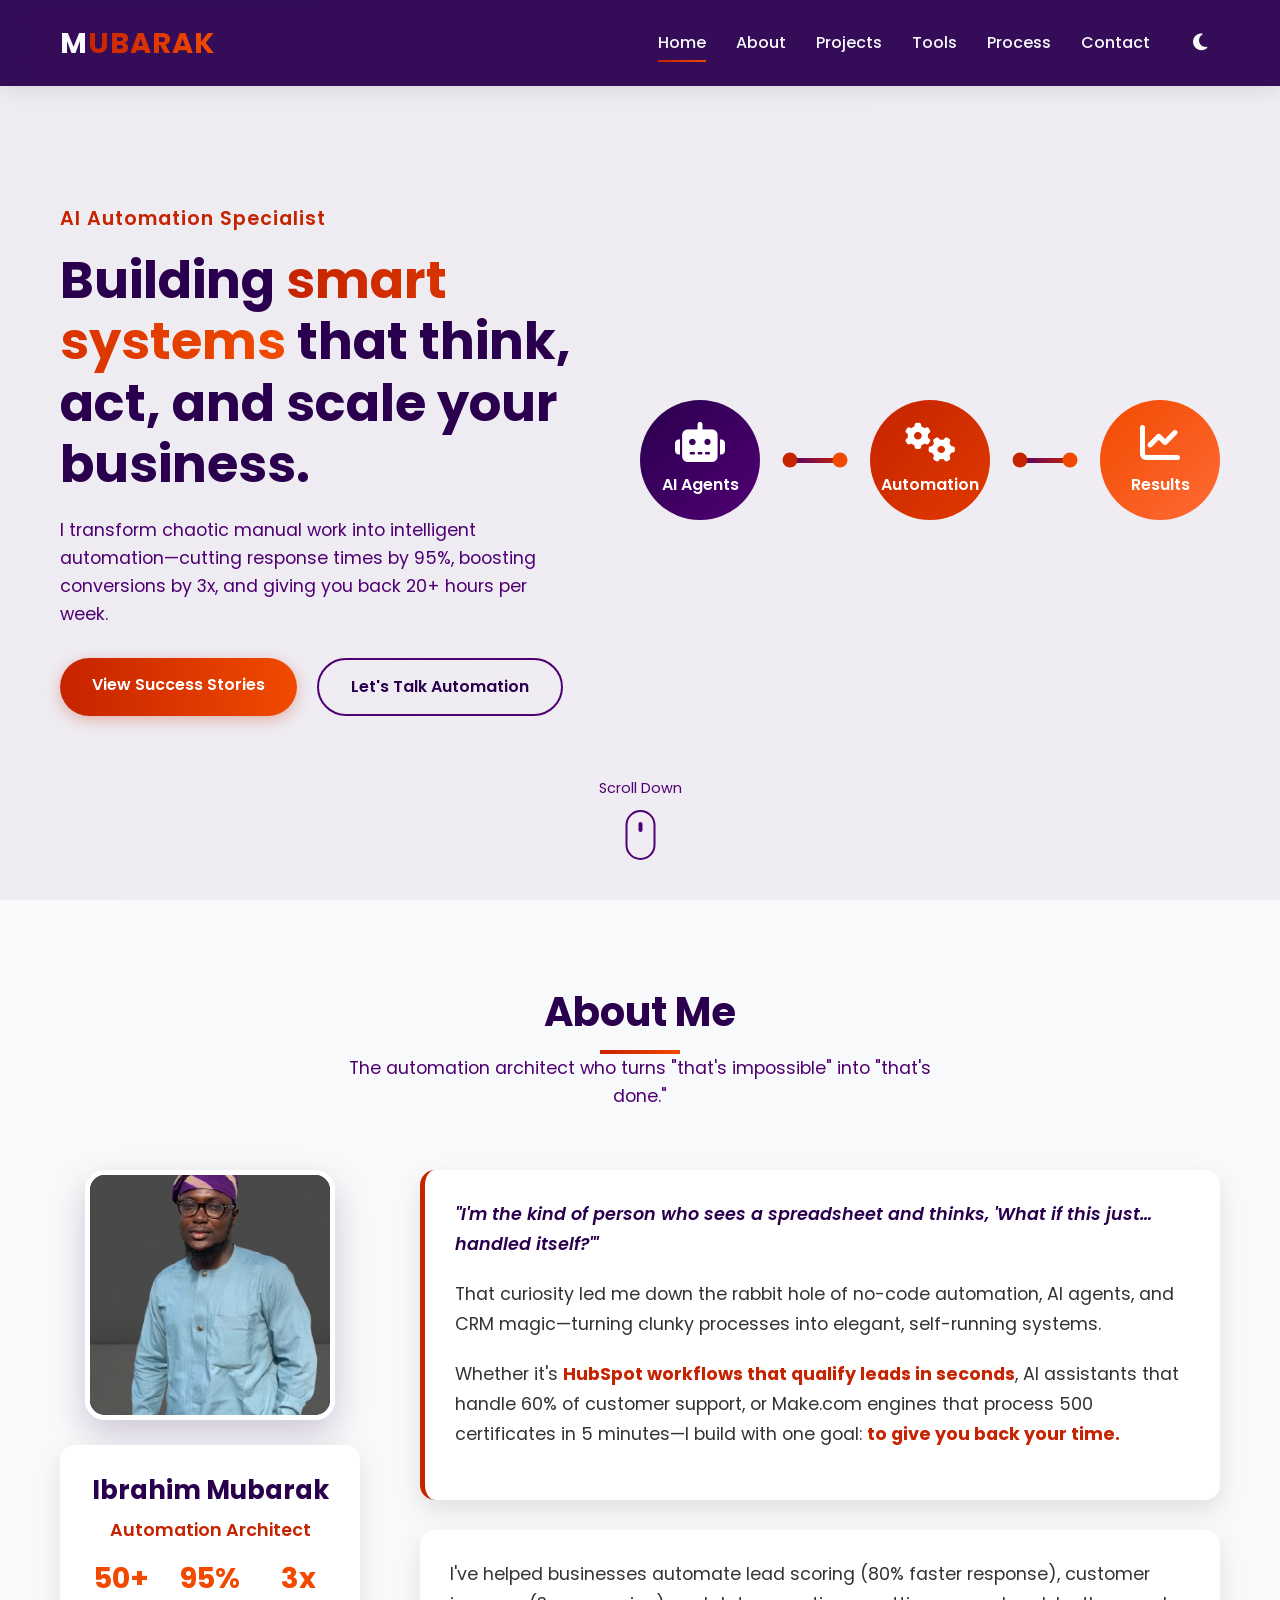
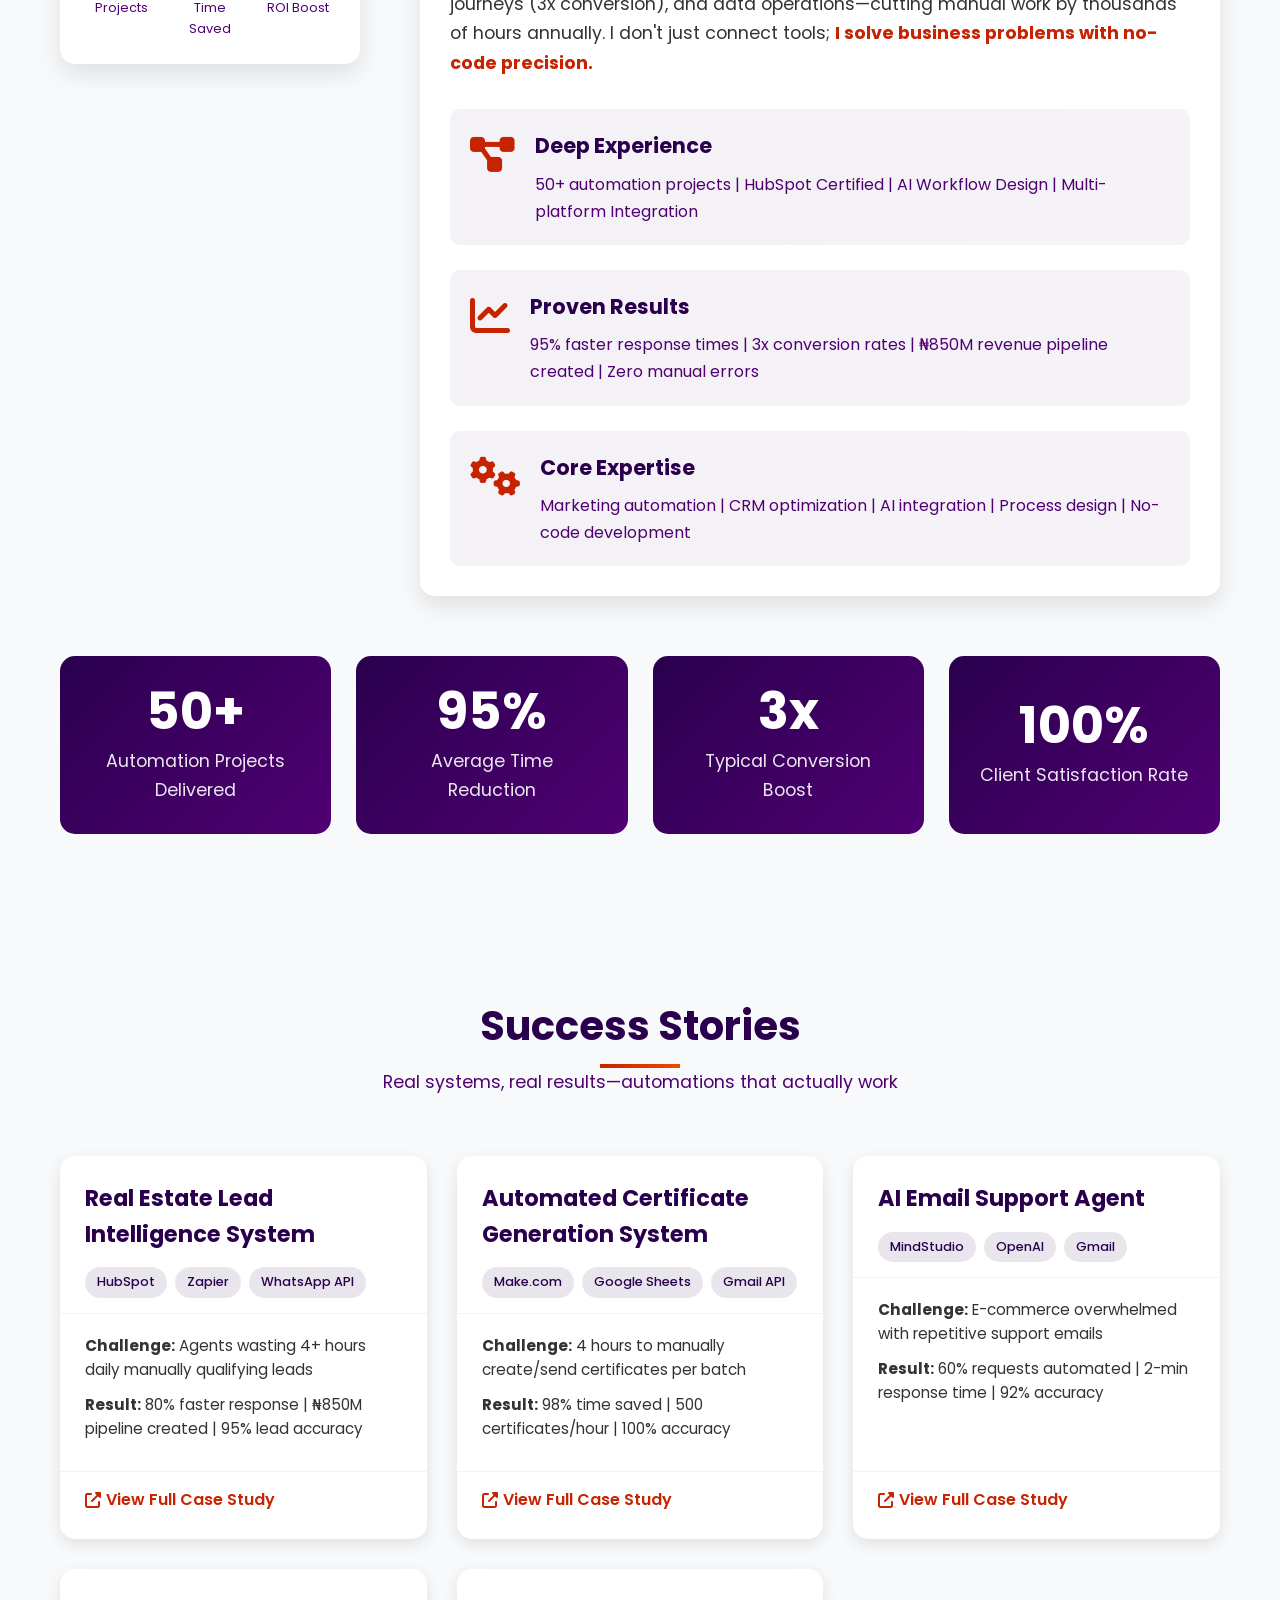
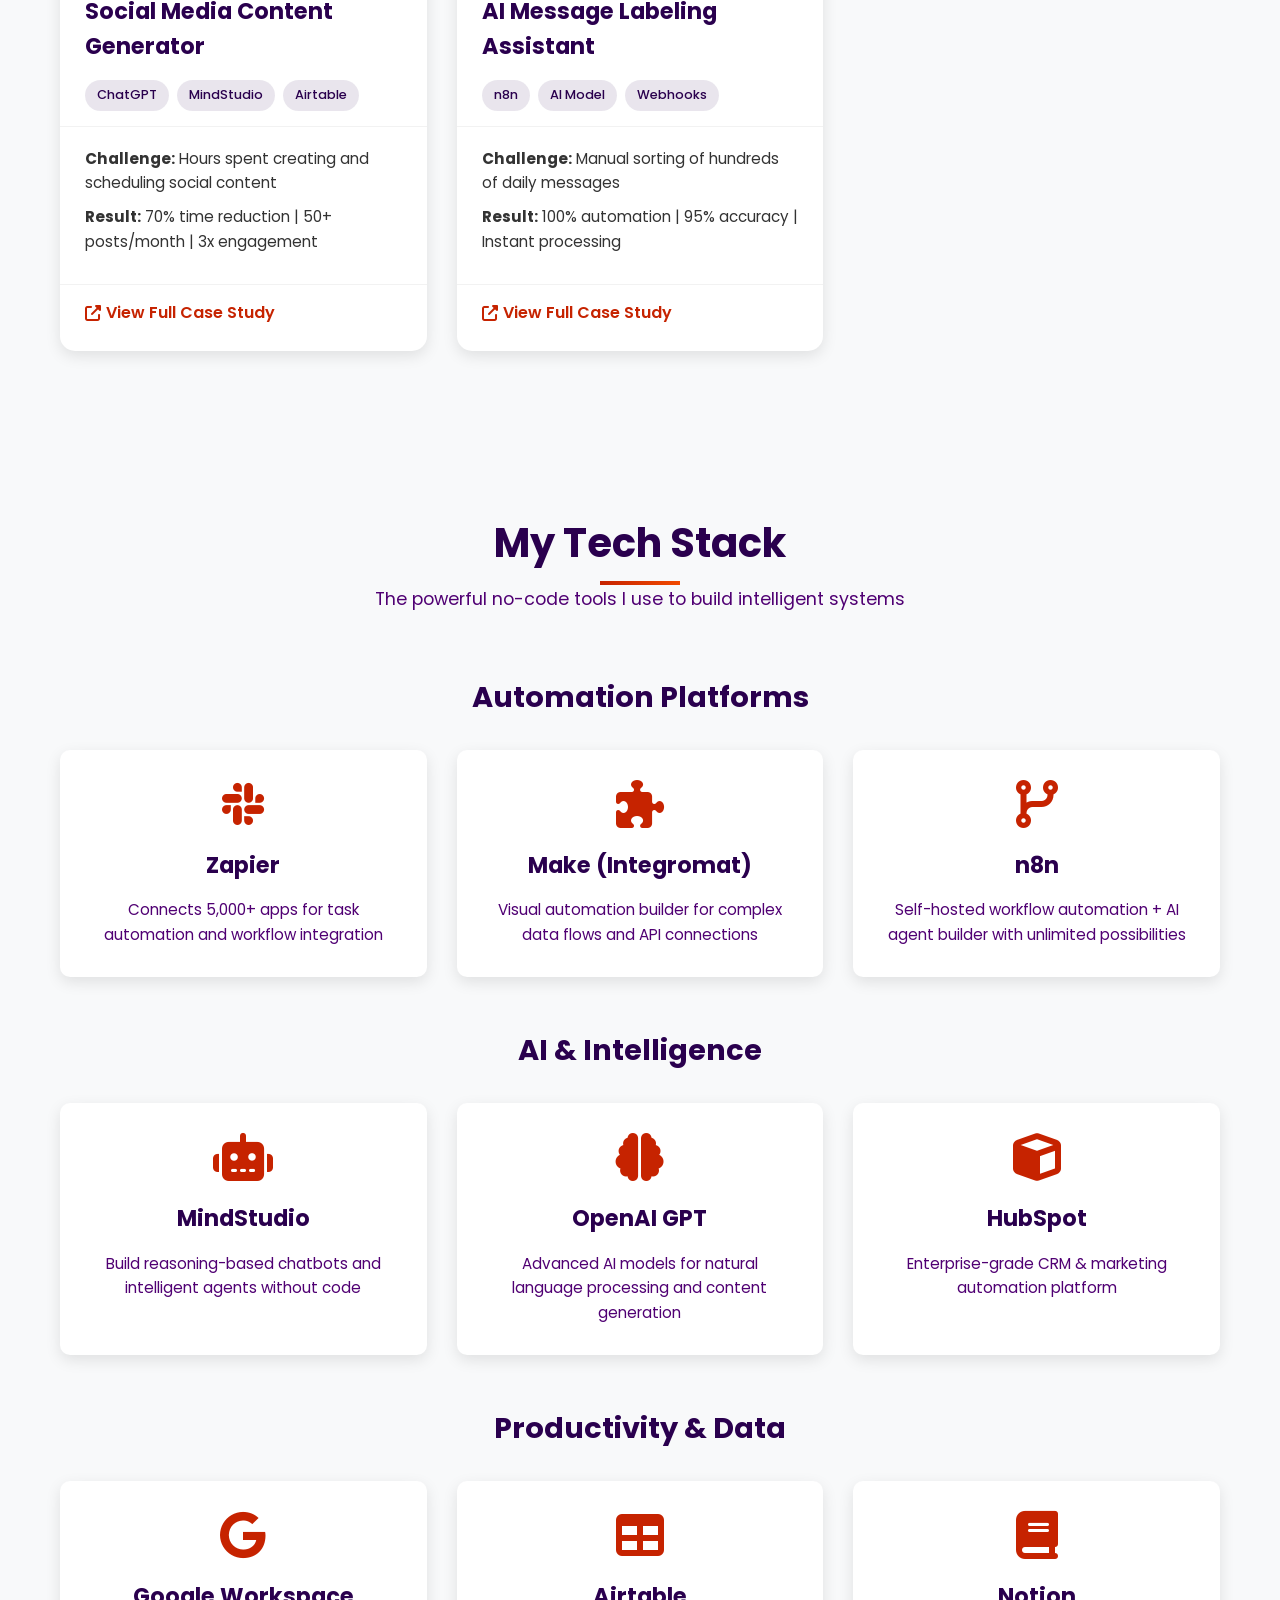
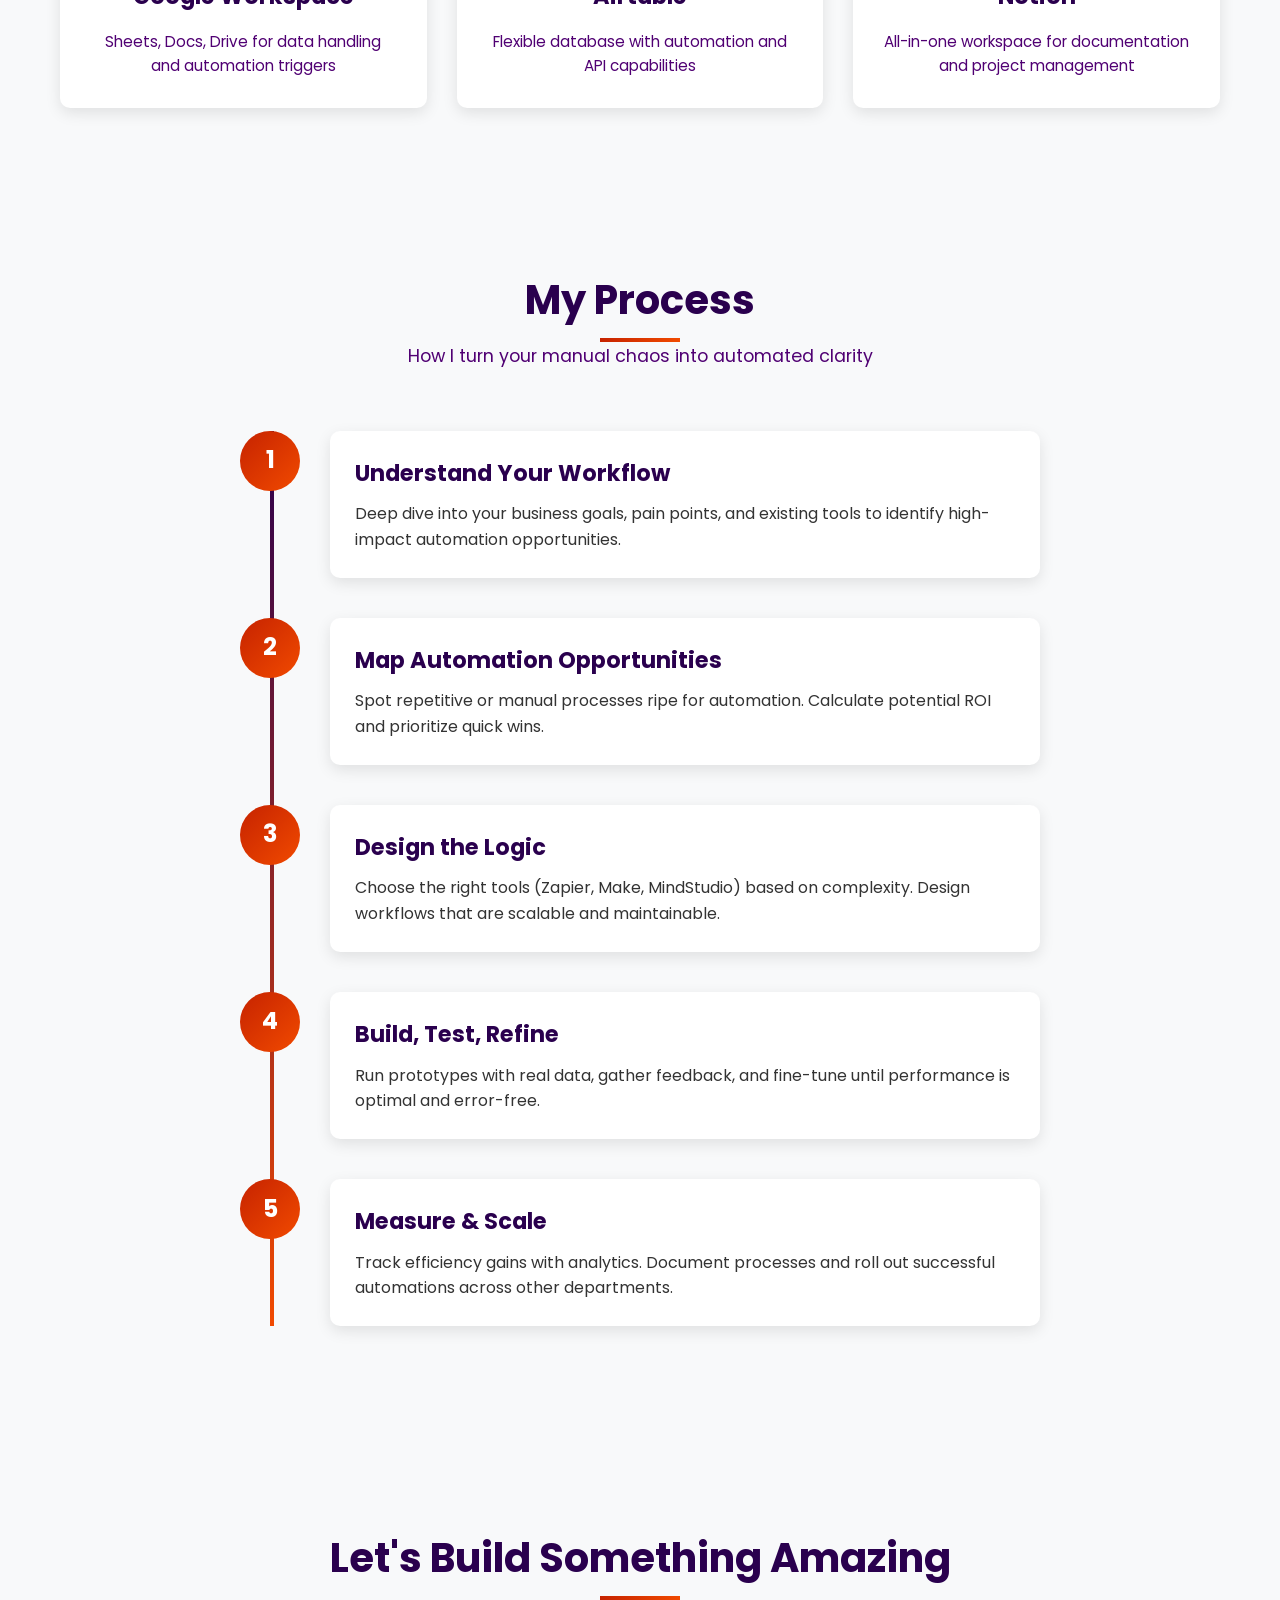
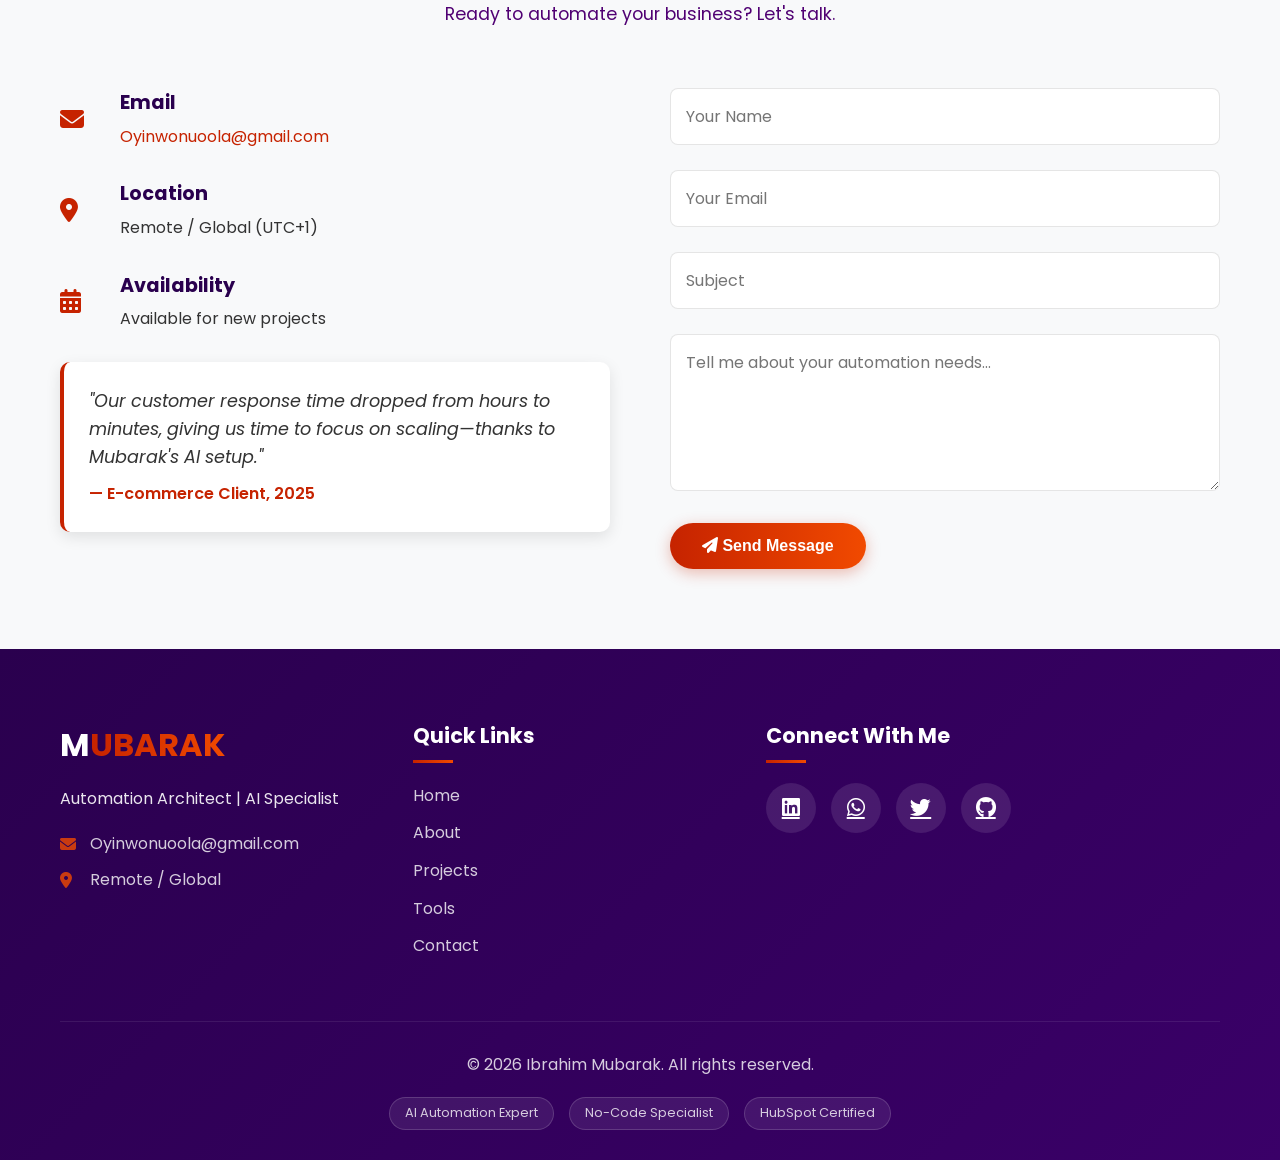
==== commit 91f4da65: "after math story" ====
--- a/index.html
+++ b/index.html
@@ -3,317 +3,592 @@
 <head>
     <meta charset="UTF-8">
     <meta name="viewport" content="width=device-width, initial-scale=1.0, maximum-scale=5.0">
-    <title>Ibrahim Mubarak | AI Automation Architect</title>
-    <meta name="description" content="AI Automation Specialist helping businesses save 95% time with intelligent workflows.">
+    <meta name="apple-mobile-web-app-capable" content="yes">
+    <meta name="apple-mobile-web-app-status-bar-style" content="black-translucent">
     
-    <!-- Fonts -->
+    <!-- SEO Meta Tags -->
+    <title>Ibrahim Mubarak - AI Automation & No-Code Specialist | Portfolio</title>
+    <meta name="description" content="AI Automation Specialist helping businesses save 95% time with intelligent workflows. HubSpot Certified | Make.com Expert | 50+ Projects Delivered.">
+    <meta name="keywords" content="AI automation, no-code, HubSpot, Make.com, workflow automation, CRM specialist">
+    <meta name="author" content="Ibrahim Mubarak">
+    
+    <!-- Open Graph Meta Tags -->
+    <meta property="og:title" content="Ibrahim Mubarak - AI Automation Specialist">
+    <meta property="og:description" content="Turning manual chaos into intelligent systems. 50+ automation projects | 95% time saved | 3x conversion boost.">
+    <meta property="og:type" content="website">
+    <meta property="og:image" content="Profile.jpg">
+    
+    <!-- Stylesheets -->
+    <link rel="stylesheet" href="style.css">
+    <link rel="stylesheet" href="https://cdnjs.cloudflare.com/ajax/libs/font-awesome/6.4.0/css/all.min.css">
     <link rel="preconnect" href="https://fonts.googleapis.com">
     <link rel="preconnect" href="https://fonts.gstatic.com" crossorigin>
-    <link href="https://fonts.googleapis.com/css2?family=Outfit:wght@300;400;500;700&family=Space+Grotesk:wght@300;400;500;600;700&display=swap" rel="stylesheet">
-    <link rel="stylesheet" href="https://cdnjs.cloudflare.com/ajax/libs/font-awesome/6.4.0/css/all.min.css">
-    <link rel="stylesheet" href="style.css">
-
+    <link href="https://fonts.googleapis.com/css2?family=Poppins:wght@300;400;500;600;700&family=Roboto+Mono:wght@300;400;500&display=swap" rel="stylesheet">
+    
     <!-- Favicon -->
-    <link rel="icon" type="image/x-icon" href="favicon.ico">
-    <link rel="icon" type="image/png" sizes="32x32" href="favicon-32x32.png">
-    <link rel="icon" type="image/png" sizes="16x16" href="favicon-16x16.png">
-    <link rel="apple-touch-icon" sizes="180x180" href="apple-touch-icon.png">
+<link rel="icon" type="image/x-icon" href="favicon.ico">
+<link rel="icon" type="image/png" sizes="32x32" href="favicon-32x32.png">
+<link rel="icon" type="image/png" sizes="16x16" href="favicon-16x16.png">
+<link rel="apple-touch-icon" sizes="180x180" href="apple-touch-icon.png">
 </head>
 <body>
-    <!-- Custom Cursor -->
-    <div class="cursor-dot" data-cursor-dot></div>
-    <div class="cursor-outline" data-cursor-outline></div>
-
-    <!-- Background Elements -->
-    <div class="bg-gradient"></div>
-    <div class="bg-grid"></div>
-
-    <!-- Navigation -->
+    <!-- Navigation Bar -->
     <nav class="navbar">
-        <div class="container nav-container">
-            <a href="#home" class="logo">MUBARAK<span class="dot">.</span>AI</a>
+        <div class="container">
+            <a href="#home" class="logo">M<span>UBARAK</span></a>
+            <div class="nav-toggle" id="navToggle" aria-label="Toggle navigation">
+                <span></span>
+                <span></span>
+                <span></span>
+            </div>
+            <ul class="nav-menu">
+                <li><a href="#home" class="nav-link active">Home</a></li>
+                <li><a href="#about" class="nav-link">About</a></li>
+                <li><a href="#projects" class="nav-link">Projects</a></li>
+                <li><a href="#tools" class="nav-link">Tools</a></li>
+                <li><a href="#process" class="nav-link">Process</a></li>
+                <li><a href="#contact" class="nav-link">Contact</a></li>
+                <li class="theme-toggle">
+                    <button id="themeToggle" aria-label="Toggle dark mode">
+                        <i class="fas fa-moon"></i>
+                    </button>
+                </li>
+            </ul>
+        </div>
+    </nav>
+
+    <!-- Home Section -->
+    <section id="home" class="section home-section">
+        <div class="container">
+            <div class="home-content">
+                <div class="home-text">
+                    <h5 class="subtitle">AI Automation Specialist</h5>
+                    <h1 class="main-title">Building <span class="highlight">smart systems</span> that think, act, and scale your business.</h1>
+                    <p class="description">I transform chaotic manual work into intelligent automation—cutting response times by 95%, boosting conversions by 3x, and giving you back 20+ hours per week.</p>
+                    <div class="cta-buttons">
+                        <a href="#projects" class="btn btn-primary">View Success Stories</a>
+                        <a href="#contact" class="btn btn-secondary">Let's Talk Automation</a>
+                    </div>
+                </div>
+                <div class="home-visual">
+                    <div class="visual-container">
+                        <div class="automation-visual">
+                            <div class="node node-1">
+                                <i class="fas fa-robot"></i>
+                                <p>AI Agents</p>
+                            </div>
+                            <div class="connector"></div>
+                            <div class="node node-2">
+                                <i class="fas fa-cogs"></i>
+                                <p>Automation</p>
+                            </div>
+                            <div class="connector"></div>
+                            <div class="node node-3">
+                                <i class="fas fa-chart-line"></i>
+                                <p>Results</p>
+                            </div>
+                        </div>
+                    </div>
+                </div>
+            </div>
+            <div class="scroll-indicator">
+                <span>Scroll Down</span>
+                <div class="mouse">
+                    <div class="wheel"></div>
+                </div>
+            </div>
+        </div>
+    </section>
+
+    <!-- About Section -->
+    <section id="about" class="section about-section">
+        <div class="container">
+            <div class="section-header">
+                <h2 class="section-title">About Me</h2>
+                <p class="section-subtitle">The automation architect who turns "that's impossible" into "that's done."</p>
+            </div>
+            <div class="about-content">
+                <!-- Profile Picture Column -->
+                <div class="profile-picture-container">
+                    <div class="profile-picture">
+                        <img src="Profile.jpg" alt="Ibrahim Mubarak - AI Automation Specialist" loading="lazy">
+                    </div>
+                    <div class="profile-quick-info">
+                        <h4>Ibrahim Mubarak</h4>
+                        <p class="title">Automation Architect</p>
+                        <div class="quick-stats">
+                            <div class="stat">
+                                <span class="number">50+</span>
+                                <span class="label">Projects</span>
+                            </div>
+                            <div class="stat">
+                                <span class="number">95%</span>
+                                <span class="label">Time Saved</span>
+                            </div>
+                            <div class="stat">
+                                <span class="number">3x</span>
+                                <span class="label">ROI Boost</span>
+                            </div>
+                        </div>
+                    </div>
+                </div>
+                
+                <!-- About Text Column -->
+                <div class="about-text">
+                    <div class="about-intro">
+                        <p class="intro-quote">
+                            "I'm the kind of person who sees a spreadsheet and thinks, 'What if this just… handled itself?'"
+                        </p>
+                        <p>
+                            That curiosity led me down the rabbit hole of no-code automation, AI agents, and CRM magic—turning clunky processes into elegant, self-running systems.
+                        </p>
+                        <p>
+                            Whether it's <strong>HubSpot workflows that qualify leads in seconds</strong>, AI assistants that handle 60% of customer support, or Make.com engines that process 500 certificates in 5 minutes—I build with one goal: <strong>to give you back your time.</strong>
+                        </p>
+                    </div>
+                    
+                    <div class="about-details">
+                        <p>
+                            I've helped businesses automate lead scoring (80% faster response), customer journeys (3x conversion), and data operations—cutting manual work by thousands of hours annually. I don't just connect tools; <strong>I solve business problems with no-code precision.</strong>
+                        </p>
+                        
+                        <div class="experience-grid">
+                            <div class="experience-item">
+                                <i class="fas fa-project-diagram"></i>
+                                <div>
+                                    <h4>Deep Experience</h4>
+                                    <p>50+ automation projects | HubSpot Certified | AI Workflow Design | Multi-platform Integration</p>
+                                </div>
+                            </div>
+                            
+                            <div class="experience-item">
+                                <i class="fas fa-chart-line"></i>
+                                <div>
+                                    <h4>Proven Results</h4>
+                                    <p>95% faster response times | 3x conversion rates | ₦850M revenue pipeline created | Zero manual errors</p>
+                                </div>
+                            </div>
+                            
+                            <div class="experience-item">
+                                <i class="fas fa-cogs"></i>
+                                <div>
+                                    <h4>Core Expertise</h4>
+                                    <p>Marketing automation | CRM optimization | AI integration | Process design | No-code development</p>
+                                </div>
+                            </div>
+                        </div>
+                    </div>
+                </div>
+            </div>
             
-            <div class="nav-toggle" id="navToggle">
-                <div class="hamburger">
-                    <span></span>
-                    <span></span>
-                </div>
-            </div>
-
-            <ul class="nav-menu">
-                <li><a href="#home" class="nav-link">Home</a></li>
-                <li><a href="#about" class="nav-link">About</a></li>
-                <li><a href="#projects" class="nav-link">Work</a></li>
-                <li><a href="#process" class="nav-link">Process</a></li>
-                <li><a href="#contact" class="nav-link btn-glow">Let's Talk</a></li>
-            </ul>
-        </div>
-    </nav>
-
-    <!-- Hero Section -->
-    <section id="home" class="hero-section">
-        <div class="container hero-content">
-            <div class="hero-text">
-                <div class="badge-pill">
-                    <span class="pulse"></span> Available for new projects
-                </div>
-                <h1 class="glitch-text">
-                    Automating the <br>
-                    <span class="gradient-text">Impossible.</span>
-                </h1>
-                <p class="hero-sub">
-                    I build intelligent AI agents and HubSpot workflows that replace chaos with code. 
-                    <span class="highlight-white">Save 20+ hours/week</span> and scale without the headcount.
-                </p>
-                <div class="hero-btns">
-                    <a href="#projects" class="btn btn-primary">
-                        <span>View Case Studies</span>
-                        <i class="fas fa-arrow-right"></i>
-                    </a>
-                    <a href="#contact" class="btn btn-outline">
-                        <span>Book Strategy Call</span>
-                    </a>
-                </div>
-            </div>
-            
-            <!-- Hero Visual (Abstract Code/AI Representation) -->
-            <div class="hero-visual">
-                <div class="floating-card glass-card card-1">
-                    <i class="fas fa-bolt"></i>
-                    <div>
-                        <span>Speed</span>
-                        <strong>+300%</strong>
-                    </div>
-                </div>
-                <div class="floating-card glass-card card-2">
-                    <i class="fas fa-clock"></i>
-                    <div>
-                        <span>Time Saved</span>
-                        <strong>95%</strong>
-                    </div>
-                </div>
-                <div class="hero-glow"></div>
-            </div>
-        </div>
-        
-        <div class="scroll-downs">
-            <div class="mousey">
-                <div class="scroller"></div>
+            <!-- Stats Section -->
+            <div class="about-stats">
+                <div class="stat-card">
+                    <h3>50+</h3>
+                    <p>Automation Projects Delivered</p>
+                </div>
+                <div class="stat-card">
+                    <h3>95%</h3>
+                    <p>Average Time Reduction</p>
+                </div>
+                <div class="stat-card">
+                    <h3>3x</h3>
+                    <p>Typical Conversion Boost</p>
+                </div>
+                <div class="stat-card">
+                    <h3>100%</h3>
+                    <p>Client Satisfaction Rate</p>
+                </div>
             </div>
         </div>
     </section>
 
-    <!-- Tech Stack Marquee (Replaces Tools Grid) -->
-    <div class="marquee-section">
-        <div class="marquee-content">
-            <!-- Content duplicated for seamless loop via JS/CSS -->
-            <span><i class="fab fa-hubspot"></i> HubSpot</span>
-            <span><i class="fas fa-bolt"></i> Zapier</span>
-            <span><i class="fas fa-brain"></i> OpenAI</span>
-            <span><i class="fas fa-code-branch"></i> n8n</span>
-            <span><i class="fas fa-puzzle-piece"></i> Make</span>
-            <span><i class="fab fa-robot"></i> MindStudio</span>
-            <span><i class="fas fa-table"></i> Airtable</span>
-            <!-- Duplicate for loop -->
-            <span><i class="fab fa-hubspot"></i> HubSpot</span>
-            <span><i class="fas fa-bolt"></i> Zapier</span>
-            <span><i class="fas fa-brain"></i> OpenAI</span>
-            <span><i class="fas fa-code-branch"></i> n8n</span>
-            <span><i class="fas fa-puzzle-piece"></i> Make</span>
-             <span><i class="fab fa-robot"></i> MindStudio</span>
-            <span><i class="fas fa-table"></i> Airtable</span>
+    <!-- Projects Section -->
+    <section id="projects" class="section projects-section">
+        <div class="container">
+            <div class="section-header">
+                <h2 class="section-title">Success Stories</h2>
+                <p class="section-subtitle">Real systems, real results—automations that actually work</p>
+            </div>
+            <div class="projects-grid">
+                <!-- Project 1: Lead Qualification -->
+                <div class="project-card" data-project="lead-qualification">
+                    <div class="project-header">
+                        <h3>Real Estate Lead Intelligence System</h3>
+                        <div class="project-tags">
+                            <span class="tag">HubSpot</span>
+                            <span class="tag">Zapier</span>
+                            <span class="tag">WhatsApp API</span>
+                        </div>
+                    </div>
+                    <div class="project-body">
+                        <p><strong>Challenge:</strong> Agents wasting 4+ hours daily manually qualifying leads</p>
+                        <p><strong>Result:</strong> 80% faster response | ₦850M pipeline created | 95% lead accuracy</p>
+                    </div>
+                    <div class="project-footer">
+                        <a href="#" class="project-link view-details" data-project="lead-qualification">
+                            <i class="fas fa-external-link-alt"></i> View Full Case Study
+                        </a>
+                    </div>
+                </div>
+
+                <!-- Project 2: Certificate System -->
+                <div class="project-card" data-project="certificate-system">
+                    <div class="project-header">
+                        <h3>Automated Certificate Generation System</h3>
+                        <div class="project-tags">
+                            <span class="tag">Make.com</span>
+                            <span class="tag">Google Sheets</span>
+                            <span class="tag">Gmail API</span>
+                        </div>
+                    </div>
+                    <div class="project-body">
+                        <p><strong>Challenge:</strong> 4 hours to manually create/send certificates per batch</p>
+                        <p><strong>Result:</strong> 98% time saved | 500 certificates/hour | 100% accuracy</p>
+                    </div>
+                    <div class="project-footer">
+                        <a href="#" class="project-link view-details" data-project="certificate-system">
+                            <i class="fas fa-external-link-alt"></i> View Full Case Study
+                        </a>
+                    </div>
+                </div>
+
+                <!-- Project 3: Email Support -->
+                <div class="project-card" data-project="email-support">
+                    <div class="project-header">
+                        <h3>AI Email Support Agent</h3>
+                        <div class="project-tags">
+                            <span class="tag">MindStudio</span>
+                            <span class="tag">OpenAI</span>
+                            <span class="tag">Gmail</span>
+                        </div>
+                    </div>
+                    <div class="project-body">
+                        <p><strong>Challenge:</strong> E-commerce overwhelmed with repetitive support emails</p>
+                        <p><strong>Result:</strong> 60% requests automated | 2-min response time | 92% accuracy</p>
+                    </div>
+                    <div class="project-footer">
+                        <a href="#" class="project-link view-details" data-project="email-support">
+                            <i class="fas fa-external-link-alt"></i> View Full Case Study
+                        </a>
+                    </div>
+                </div>
+
+                <!-- Project 4: Social Media -->
+                <div class="project-card" data-project="social-media">
+                    <div class="project-header">
+                        <h3>Social Media Content Generator</h3>
+                        <div class="project-tags">
+                            <span class="tag">ChatGPT</span>
+                            <span class="tag">MindStudio</span>
+                            <span class="tag">Airtable</span>
+                        </div>
+                    </div>
+                    <div class="project-body">
+                        <p><strong>Challenge:</strong> Hours spent creating and scheduling social content</p>
+                        <p><strong>Result:</strong> 70% time reduction | 50+ posts/month | 3x engagement</p>
+                    </div>
+                    <div class="project-footer">
+                        <a href="#" class="project-link view-details" data-project="social-media">
+                            <i class="fas fa-external-link-alt"></i> View Full Case Study
+                        </a>
+                    </div>
+                </div>
+
+                <!-- Project 5: Email Labeling -->
+                <div class="project-card" data-project="email-labeling">
+                    <div class="project-header">
+                        <h3>AI Message Labeling Assistant</h3>
+                        <div class="project-tags">
+                            <span class="tag">n8n</span>
+                            <span class="tag">AI Model</span>
+                            <span class="tag">Webhooks</span>
+                        </div>
+                    </div>
+                    <div class="project-body">
+                        <p><strong>Challenge:</strong> Manual sorting of hundreds of daily messages</p>
+                        <p><strong>Result:</strong> 100% automation | 95% accuracy | Instant processing</p>
+                    </div>
+                    <div class="project-footer">
+                        <a href="#" class="project-link view-details" data-project="email-labeling">
+                            <i class="fas fa-external-link-alt"></i> View Full Case Study
+                        </a>
+                    </div>
+                </div>
+            </div>
+        </div>
+    </section>
+
+    <!-- Tools Section -->
+    <section id="tools" class="section tools-section">
+        <div class="container">
+            <div class="section-header">
+                <h2 class="section-title">My Tech Stack</h2>
+                <p class="section-subtitle">The powerful no-code tools I use to build intelligent systems</p>
+            </div>
+            <div class="tools-container">
+                <div class="tool-category">
+                    <h3>Automation Platforms</h3>
+                    <div class="tools-grid">
+                        <div class="tool-item">
+                            <i class="fab fa-slack"></i>
+                            <h4>Zapier</h4>
+                            <p>Connects 5,000+ apps for task automation and workflow integration</p>
+                        </div>
+                        <div class="tool-item">
+                            <i class="fas fa-puzzle-piece"></i>
+                            <h4>Make (Integromat)</h4>
+                            <p>Visual automation builder for complex data flows and API connections</p>
+                        </div>
+                        <div class="tool-item">
+                            <i class="fas fa-code-branch"></i>
+                            <h4>n8n</h4>
+                            <p>Self-hosted workflow automation + AI agent builder with unlimited possibilities</p>
+                        </div>
+                    </div>
+                </div>
+
+                <div class="tool-category">
+                    <h3>AI & Intelligence</h3>
+                    <div class="tools-grid">
+                        <div class="tool-item">
+                            <i class="fas fa-robot"></i>
+                            <h4>MindStudio</h4>
+                            <p>Build reasoning-based chatbots and intelligent agents without code</p>
+                        </div>
+                        <div class="tool-item">
+                            <i class="fas fa-brain"></i>
+                            <h4>OpenAI GPT</h4>
+                            <p>Advanced AI models for natural language processing and content generation</p>
+                        </div>
+                        <div class="tool-item">
+                            <i class="fas fa-cube"></i>
+                            <h4>HubSpot</h4>
+                            <p>Enterprise-grade CRM & marketing automation platform</p>
+                        </div>
+                    </div>
+                </div>
+
+                <div class="tool-category">
+                    <h3>Productivity & Data</h3>
+                    <div class="tools-grid">
+                        <div class="tool-item">
+                            <i class="fab fa-google"></i>
+                            <h4>Google Workspace</h4>
+                            <p>Sheets, Docs, Drive for data handling and automation triggers</p>
+                        </div>
+                        <div class="tool-item">
+                            <i class="fas fa-table"></i>
+                            <h4>Airtable</h4>
+                            <p>Flexible database with automation and API capabilities</p>
+                        </div>
+                        <div class="tool-item">
+                            <i class="fas fa-book"></i>
+                            <h4>Notion</h4>
+                            <p>All-in-one workspace for documentation and project management</p>
+                        </div>
+                    </div>
+                </div>
+            </div>
+        </div>
+    </section>
+
+    <!-- Process Section -->
+    <section id="process" class="section process-section">
+        <div class="container">
+            <div class="section-header">
+                <h2 class="section-title">My Process</h2>
+                <p class="section-subtitle">How I turn your manual chaos into automated clarity</p>
+            </div>
+            <div class="process-steps">
+                <div class="process-step">
+                    <div class="step-number">1</div>
+                    <div class="step-content">
+                        <h3>Understand Your Workflow</h3>
+                        <p>Deep dive into your business goals, pain points, and existing tools to identify high-impact automation opportunities.</p>
+                    </div>
+                </div>
+                <div class="process-step">
+                    <div class="step-number">2</div>
+                    <div class="step-content">
+                        <h3>Map Automation Opportunities</h3>
+                        <p>Spot repetitive or manual processes ripe for automation. Calculate potential ROI and prioritize quick wins.</p>
+                    </div>
+                </div>
+                <div class="process-step">
+                    <div class="step-number">3</div>
+                    <div class="step-content">
+                        <h3>Design the Logic</h3>
+                        <p>Choose the right tools (Zapier, Make, MindStudio) based on complexity. Design workflows that are scalable and maintainable.</p>
+                    </div>
+                </div>
+                <div class="process-step">
+                    <div class="step-number">4</div>
+                    <div class="step-content">
+                        <h3>Build, Test, Refine</h3>
+                        <p>Run prototypes with real data, gather feedback, and fine-tune until performance is optimal and error-free.</p>
+                    </div>
+                </div>
+                <div class="process-step">
+                    <div class="step-number">5</div>
+                    <div class="step-content">
+                        <h3>Measure & Scale</h3>
+                        <p>Track efficiency gains with analytics. Document processes and roll out successful automations across other departments.</p>
+                    </div>
+                </div>
+            </div>
+        </div>
+    </section>
+
+    <!-- Contact Section -->
+    <section id="contact" class="section contact-section">
+        <div class="container">
+            <div class="section-header">
+                <h2 class="section-title">Let's Build Something Amazing</h2>
+                <p class="section-subtitle">Ready to automate your business? Let's talk.</p>
+            </div>
+            <div class="contact-content">
+                <div class="contact-info">
+                    <div class="info-item">
+                        <i class="fas fa-envelope"></i>
+                        <div>
+                            <h4>Email</h4>
+                            <p><a href="mailto:Oyinwonuoola@gmail.com">Oyinwonuoola@gmail.com</a></p>
+                        </div>
+                    </div>
+                    <div class="info-item">
+                        <i class="fas fa-map-marker-alt"></i>
+                        <div>
+                            <h4>Location</h4>
+                            <p>Remote / Global (UTC+1)</p>
+                        </div>
+                    </div>
+                    <div class="info-item">
+                        <i class="fas fa-calendar-alt"></i>
+                        <div>
+                            <h4>Availability</h4>
+                            <p>Available for new projects</p>
+                        </div>
+                    </div>
+                    <div class="testimonial">
+                        <p class="quote">"Our customer response time dropped from hours to minutes, giving us time to focus on scaling—thanks to Mubarak's AI setup."</p>
+                        <p class="author">— E-commerce Client, 2025</p>
+                    </div>
+                </div>
+                <div class="contact-form">
+                    <form action="https://formsubmit.co/Oyinwonuoola@gmail.com" method="POST" id="contactForm">
+                        <!-- FormSubmit Configuration -->
+                        <input type="hidden" name="_subject" value="New Portfolio Contact Form Submission">
+                        <input type="hidden" name="_captcha" value="false">
+                        <input type="hidden" name="_template" value="box">
+                        <input type="text" name="_honey" style="display:none">
+                        
+                        <div class="form-group">
+                            <input type="text" id="name" name="name" placeholder="Your Name" required>
+                        </div>
+                        <div class="form-group">
+                            <input type="email" id="email" name="email" placeholder="Your Email" required>
+                        </div>
+                        <div class="form-group">
+                            <input type="text" id="subject" name="subject" placeholder="Subject" required>
+                        </div>
+                        <div class="form-group">
+                            <textarea id="message" name="message" rows="5" placeholder="Tell me about your automation needs..." required></textarea>
+                        </div>
+                        <button type="submit" class="btn btn-primary">
+                            <i class="fas fa-paper-plane"></i> Send Message
+                        </button>
+                    </form>
+                </div>
+            </div>
+        </div>
+    </section>
+
+    <!-- Footer -->
+    <footer class="footer">
+        <div class="container">
+            <div class="footer-content">
+                <div class="footer-logo">
+                    <a href="#home">M<span>UBARAK</span></a>
+                    <p>Automation Architect | AI Specialist</p>
+                    <div class="footer-contact-info">
+                        <p><i class="fas fa-envelope"></i> Oyinwonuoola@gmail.com</p>
+                        <p><i class="fas fa-map-marker-alt"></i> Remote / Global</p>
+                    </div>
+                </div>
+                <div class="footer-links">
+                    <h4>Quick Links</h4>
+                    <ul>
+                        <li><a href="#home">Home</a></li>
+                        <li><a href="#about">About</a></li>
+                        <li><a href="#projects">Projects</a></li>
+                        <li><a href="#tools">Tools</a></li>
+                        <li><a href="#contact">Contact</a></li>
+                    </ul>
+                </div>
+                <div class="footer-social">
+                    <h4>Connect With Me</h4>
+                    <div class="social-icons">
+                        <a href="https://linkedin.com/in/ibrahim-mubarak-333363290" target="_blank" rel="noopener noreferrer" title="LinkedIn">
+                            <i class="fab fa-linkedin"></i>
+                        </a>
+                        <a href="https://wa.link/hhzh38" target="_blank" rel="noopener noreferrer" title="WhatsApp">
+                            <i class="fab fa-whatsapp"></i>
+                        </a>
+                        <a href="https://x.com/oyinwonuola_" target="_blank" rel="noopener noreferrer" title="X (Twitter)">
+                            <i class="fab fa-twitter"></i>
+                        </a>
+                        <a href="https://github.com/oyinwonuoola" target="_blank" rel="noopener noreferrer" title="GitHub">
+                            <i class="fab fa-github"></i>
+                        </a>
+                    </div>
+                </div>
+            </div>
+            <div class="footer-bottom">
+                <p>&copy; <span id="currentYear"></span> Ibrahim Mubarak. All rights reserved.</p>
+                <div class="footer-automation-badges">
+                    <span class="badge">AI Automation Expert</span>
+                    <span class="badge">No-Code Specialist</span>
+                    <span class="badge">HubSpot Certified</span>
+                </div>
+            </div>
+        </div>
+    </footer>
+
+    <!-- Back to Top Button -->
+    <button id="backToTop" class="back-to-top" aria-label="Back to top">
+        <i class="fas fa-chevron-up"></i>
+    </button>
+
+    <!-- Project Modal -->
+    <div id="projectModal" class="project-modal">
+        <div class="modal-overlay" id="modalOverlay"></div>
+        <div class="modal-container">
+            <button class="modal-close" id="modalClose" aria-label="Close modal">
+                <i class="fas fa-times"></i>
+            </button>
+            <div class="modal-content"></div>
+            <div class="modal-navigation">
+                <button class="nav-btn prev-btn" id="prevProject">
+                    <i class="fas fa-chevron-left"></i> Previous
+                </button>
+                <div class="project-counter">
+                    <span id="currentProject">1</span> of <span id="totalProjects">5</span>
+                </div>
+                <button class="nav-btn next-btn" id="nextProject">
+                    Next <i class="fas fa-chevron-right"></i>
+                </button>
+            </div>
         </div>
     </div>
 
-    <!-- About Section (Bento Grid Layout) -->
-    <section id="about" class="section">
-        <div class="container">
-            <div class="section-header">
-                <h2>The <span class="gradient-text">Architect</span></h2>
-            </div>
-            
-            <div class="bento-grid">
-                <!-- Main Profile -->
-                <div class="bento-item profile-card glass-panel">
-                    <div class="profile-img-wrapper">
-                        <img src="Profile.jpg" alt="Ibrahim Mubarak" class="profile-img">
-                    </div>
-                    <div class="profile-content">
-                        <h3>Ibrahim Mubarak</h3>
-                        <p>No-Code Operations Specialist</p>
-                        <p class="profile-bio">I don't just connect apps; I design self-driving businesses. My obsession is turning "that takes forever" into "it's already done."</p>
-                    </div>
-                </div>
-
-                <!-- Stats -->
-                <div class="bento-item stat-box glass-panel">
-                    <h3>50+</h3>
-                    <p>Projects Shipped</p>
-                </div>
-                <div class="bento-item stat-box glass-panel">
-                    <h3>₦850M</h3>
-                    <p>Pipeline Generated</p>
-                </div>
-                <div class="bento-item stat-box glass-panel">
-                    <h3>0</h3>
-                    <p>Manual Errors</p>
-                </div>
-
-                <!-- Philosophy -->
-                <div class="bento-item philosophy glass-panel">
-                    <i class="fas fa-quote-left"></i>
-                    <p>If you do it more than three times a week, automate it.</p>
-                </div>
-            </div>
-        </div>
-    </section>
-
-    <!-- Projects Section -->
-    <section id="projects" class="section">
-        <div class="container">
-            <div class="section-header">
-                <h2>Selected <span class="gradient-text">Works</span></h2>
-                <p>Systems that generate revenue while you sleep.</p>
-            </div>
-
-            <div class="projects-grid">
-                <!-- Project 1 -->
-                <div class="project-card glass-panel" data-project="lead-qualification">
-                    <div class="card-glow"></div>
-                    <div class="project-content">
-                        <div class="project-icon"><i class="fas fa-home"></i></div>
-                        <h3>Real Estate AI Engine</h3>
-                        <p>Automated scoring & routing that generated ₦850M in pipeline.</p>
-                        <div class="tags">
-                            <span>HubSpot</span>
-                            <span>WhatsApp API</span>
-                        </div>
-                        <button class="view-btn">View Case Study <i class="fas fa-arrow-right"></i></button>
-                    </div>
-                </div>
-
-                <!-- Project 2 -->
-                <div class="project-card glass-panel" data-project="certificate-system">
-                    <div class="card-glow"></div>
-                    <div class="project-content">
-                        <div class="project-icon"><i class="fas fa-certificate"></i></div>
-                        <h3>Auto-Certificate System</h3>
-                        <p>Processing 500+ certificates in minutes instead of hours.</p>
-                        <div class="tags">
-                            <span>Make.com</span>
-                            <span>Google API</span>
-                        </div>
-                        <button class="view-btn">View Case Study <i class="fas fa-arrow-right"></i></button>
-                    </div>
-                </div>
-
-                <!-- Project 3 -->
-                <div class="project-card glass-panel" data-project="email-support">
-                    <div class="card-glow"></div>
-                    <div class="project-content">
-                        <div class="project-icon"><i class="fas fa-robot"></i></div>
-                        <h3>AI Support Agent</h3>
-                        <p>Handling 60% of customer support tickets autonomously.</p>
-                        <div class="tags">
-                            <span>MindStudio</span>
-                            <span>OpenAI</span>
-                        </div>
-                        <button class="view-btn">View Case Study <i class="fas fa-arrow-right"></i></button>
-                    </div>
-                </div>
-
-                <!-- Project 4 -->
-                <div class="project-card glass-panel" data-project="social-media">
-                    <div class="card-glow"></div>
-                    <div class="project-content">
-                        <div class="project-icon"><i class="fas fa-hashtag"></i></div>
-                        <h3>Social Content Engine</h3>
-                        <p>End-to-end content creation, scheduling, and publishing.</p>
-                        <div class="tags">
-                            <span>ChatGPT</span>
-                            <span>Airtable</span>
-                        </div>
-                        <button class="view-btn">View Case Study <i class="fas fa-arrow-right"></i></button>
-                    </div>
-                </div>
-                 <!-- Project 5 -->
-                 <div class="project-card glass-panel" data-project="email-labeling">
-                    <div class="card-glow"></div>
-                    <div class="project-content">
-                        <div class="project-icon"><i class="fas fa-envelope-open-text"></i></div>
-                        <h3>AI Message Labeling</h3>
-                        <p>Intelligent routing for high-volume inboxes.</p>
-                        <div class="tags">
-                            <span>n8n</span>
-                            <span>Webhooks</span>
-                        </div>
-                        <button class="view-btn">View Case Study <i class="fas fa-arrow-right"></i></button>
-                    </div>
-                </div>
-            </div>
-        </div>
-    </section>
-
-    <!-- Contact Section -->
-    <section id="contact" class="section">
-        <div class="container small-container">
-            <div class="contact-box glass-panel">
-                <div class="section-header">
-                    <h2>Start the <span class="gradient-text">Transformation</span></h2>
-                    <p>Stop drowning in busy work. Let's build your automated future.</p>
-                </div>
-                
-                <form action="https://formsubmit.co/Oyinwonuoola@gmail.com" method="POST" class="contact-form">
-                    <input type="hidden" name="_subject" value="New Portfolio Lead">
-                    <input type="hidden" name="_captcha" value="false">
-                    
-                    <div class="input-group">
-                        <input type="text" name="name" required placeholder=" ">
-                        <label>Name</label>
-                    </div>
-                    <div class="input-group">
-                        <input type="email" name="email" required placeholder=" ">
-                        <label>Email</label>
-                    </div>
-                    <div class="input-group">
-                        <textarea name="message" rows="4" required placeholder=" "></textarea>
-                        <label>How can I help you?</label>
-                    </div>
-                    
-                    <button type="submit" class="btn btn-primary btn-block">
-                        Send Message <i class="fas fa-paper-plane"></i>
-                    </button>
-                </form>
-
-                <div class="social-links">
-                    <a href="https://linkedin.com/in/ibrahim-mubarak-333363290" target="_blank"><i class="fab fa-linkedin"></i></a>
-                    <a href="https://x.com/oyinwonuola_" target="_blank"><i class="fab fa-twitter"></i></a>
-                    <a href="https://github.com/oyinwonuoola" target="_blank"><i class="fab fa-github"></i></a>
-                    <a href="mailto:Oyinwonuoola@gmail.com"><i class="fas fa-envelope"></i></a>
-                </div>
-            </div>
-        </div>
-    </section>
-
-    <footer>
-        <div class="container">
-            <p>&copy; <span id="year"></span> Ibrahim Mubarak. Engineered for efficiency.</p>
-        </div>
-    </footer>
-
-    <!-- Mind-Blowing Lightbox -->
-    <div id="projectModal" class="modal">
-        <button class="modal-close-btn" id="modalClose">
-            <i class="fas fa-times"></i>
-        </button>
-        <div class="modal-backdrop"></div>
-        <div class="modal-scroll-container">
-            <div class="modal-content-wrapper">
-                <!-- Content injected via JS -->
-            </div>
-        </div>
+    <!-- Loading Spinner -->
+    <div id="loadingSpinner" class="loading-spinner">
+        <div class="spinner"></div>
+        <p>Loading project details...</p>
     </div>
 
+    <!-- JavaScript -->
     <script src="script.js"></script>
 </body>
 </html>
--- a/style.css
+++ b/style.css
@@ -1,704 +1,1614 @@
-/* ===== VARIABLES & SETUP ===== */
+/* ===== RESET & BASE STYLES ===== */
+* {
+    margin: 0;
+    padding: 0;
+    box-sizing: border-box;
+}
+
 :root {
-    --bg-dark: #050507;
-    --bg-card: rgba(20, 20, 25, 0.6);
-    --primary: #00f2ea;
-    --primary-dim: rgba(0, 242, 234, 0.1);
-    --secondary: #7000ff;
-    --text-main: #ffffff;
-    --text-muted: #a0a0b0;
-    --border: rgba(255, 255, 255, 0.08);
-    --glass-border: 1px solid rgba(255, 255, 255, 0.1);
-    --blur: blur(12px);
-    --font-heading: 'Space Grotesk', sans-serif;
-    --font-body: 'Outfit', sans-serif;
-    --transition: all 0.4s cubic-bezier(0.16, 1, 0.3, 1);
-}
-
-* { margin: 0; padding: 0; box-sizing: border-box; cursor: none; /* Custom cursor */ }
+    /* Color Palette */
+    --primary-dark: #2A004E;
+    --primary-medium: #500073;
+    --accent-red: #C62300;
+    --accent-orange: #F14A00;
+    --light-bg: #F8F9FA;
+    --dark-bg: #121212;
+    --text-light: #F8F9FA;
+    --text-dark: #333333;
+    --card-bg: #FFFFFF;
+    --card-dark: #1E1E1E;
+    --shadow: rgba(0, 0, 0, 0.1);
+    --shadow-dark: rgba(0, 0, 0, 0.3);
+    
+    /* Spacing */
+    --section-padding: 80px 0;
+    --container-padding: 0 20px;
+    
+    /* Transitions */
+    --transition: all 0.3s ease;
+}
+
+[data-theme="dark"] {
+    --light-bg: #121212;
+    --text-dark: #E0E0E0;
+    --card-bg: #1E1E1E;
+    --shadow: rgba(0, 0, 0, 0.3);
+}
+
+html {
+    scroll-behavior: smooth;
+    font-size: 16px;
+}
 
 body {
-    background-color: var(--bg-dark);
-    color: var(--text-main);
-    font-family: var(--font-body);
+    font-family: 'Poppins', sans-serif;
+    line-height: 1.6;
+    color: var(--text-dark);
+    background-color: var(--light-bg);
+    transition: var(--transition);
     overflow-x: hidden;
-    line-height: 1.6;
-}
-
-/* Custom Scrollbar */
-::-webkit-scrollbar { width: 8px; }
-::-webkit-scrollbar-track { background: var(--bg-dark); }
-::-webkit-scrollbar-thumb { background: #333; border-radius: 4px; }
-::-webkit-scrollbar-thumb:hover { background: var(--primary); }
-
-/* Background FX */
-.bg-gradient {
-    position: fixed;
-    top: 0; left: 0; width: 100%; height: 100vh;
-    background: radial-gradient(circle at 15% 50%, rgba(112, 0, 255, 0.08), transparent 25%),
-                radial-gradient(circle at 85% 30%, rgba(0, 242, 234, 0.08), transparent 25%);
-    z-index: -2;
-    pointer-events: none;
-}
-
-.bg-grid {
-    position: fixed;
-    top: 0; left: 0; width: 100%; height: 100%;
-    background-image: linear-gradient(var(--border) 1px, transparent 1px),
-    linear-gradient(90deg, var(--border) 1px, transparent 1px);
-    background-size: 50px 50px;
-    opacity: 0.15;
-    z-index: -1;
-    pointer-events: none;
-    mask-image: radial-gradient(circle at center, black 40%, transparent 100%);
-}
-
-/* ===== CUSTOM CURSOR ===== */
-.cursor-dot, .cursor-outline {
-    position: fixed;
-    top: 0; left: 0;
-    transform: translate(-50%, -50%);
-    border-radius: 50%;
-    z-index: 9999;
-    pointer-events: none;
-}
-
-.cursor-dot {
-    width: 8px; height: 8px;
-    background-color: var(--primary);
-}
-
-.cursor-outline {
-    width: 40px; height: 40px;
-    border: 1px solid rgba(255, 255, 255, 0.5);
-    transition: width 0.2s, height 0.2s, background-color 0.2s;
-}
-
-body:hover .cursor-outline { opacity: 1; }
-
-/* Interactive Hover State for Cursor */
-body.hovering .cursor-outline {
-    width: 60px; height: 60px;
-    background-color: rgba(255, 255, 255, 0.1);
-    border-color: transparent;
-    backdrop-filter: blur(2px);
-}
-
-/* ===== UTILS & COMPONENTS ===== */
+}
+
 .container {
     max-width: 1200px;
     margin: 0 auto;
-    padding: 0 20px;
-}
-
-.glass-panel {
-    background: var(--bg-card);
-    backdrop-filter: var(--blur);
-    border: var(--glass-border);
-    border-radius: 16px;
-    box-shadow: 0 4px 30px rgba(0, 0, 0, 0.3);
-}
-
-.gradient-text {
-    background: linear-gradient(135deg, var(--text-main), var(--primary));
+    padding: var(--container-padding);
+}
+
+.section {
+    padding: var(--section-padding);
+}
+
+.section-header {
+    text-align: center;
+    margin-bottom: 60px;
+}
+
+.section-title {
+    font-size: 2.5rem;
+    font-weight: 700;
+    color: var(--primary-dark);
+    margin-bottom: 10px;
+    position: relative;
+    display: inline-block;
+}
+
+[data-theme="dark"] .section-title {
+    color: var(--text-light);
+}
+
+.section-title::after {
+    content: '';
+    position: absolute;
+    bottom: -10px;
+    left: 50%;
+    transform: translateX(-50%);
+    width: 80px;
+    height: 4px;
+    background: linear-gradient(to right, var(--accent-red), var(--accent-orange));
+}
+
+.section-subtitle {
+    font-size: 1.1rem;
+    color: var(--primary-medium);
+    max-width: 600px;
+    margin: 0 auto;
+}
+
+[data-theme="dark"] .section-subtitle {
+    color: #aaa;
+}
+
+/* ===== NAVBAR ===== */
+.navbar {
+    position: fixed;
+    top: 0;
+    left: 0;
+    width: 100%;
+    background-color: rgba(42, 0, 78, 0.95);
+    backdrop-filter: blur(10px);
+    z-index: 1000;
+    padding: 20px 0;
+    transition: var(--transition);
+    box-shadow: 0 2px 20px rgba(0, 0, 0, 0.1);
+}
+
+.navbar.scrolled {
+    padding: 15px 0;
+    background-color: rgba(42, 0, 78, 0.98);
+}
+
+.navbar .container {
+    display: flex;
+    justify-content: space-between;
+    align-items: center;
+}
+
+.logo {
+    font-size: 1.8rem;
+    font-weight: 700;
+    color: var(--text-light);
+    text-decoration: none;
+    letter-spacing: 1px;
+}
+
+.logo span {
+    background: linear-gradient(to right, var(--accent-red), var(--accent-orange));
     -webkit-background-clip: text;
     background-clip: text;
     color: transparent;
 }
 
+.nav-menu {
+    display: flex;
+    list-style: none;
+    gap: 30px;
+    align-items: center;
+}
+
+.nav-link {
+    color: var(--text-light);
+    text-decoration: none;
+    font-weight: 500;
+    font-size: 1rem;
+    padding: 8px 0;
+    position: relative;
+    transition: var(--transition);
+}
+
+.nav-link::after {
+    content: '';
+    position: absolute;
+    bottom: 0;
+    left: 0;
+    width: 0;
+    height: 2px;
+    background: linear-gradient(to right, var(--accent-red), var(--accent-orange));
+    transition: var(--transition);
+}
+
+.nav-link:hover::after,
+.nav-link.active::after {
+    width: 100%;
+}
+
+.theme-toggle button {
+    background: none;
+    border: none;
+    color: var(--text-light);
+    font-size: 1.2rem;
+    cursor: pointer;
+    padding: 5px;
+    border-radius: 50%;
+    width: 40px;
+    height: 40px;
+    display: flex;
+    align-items: center;
+    justify-content: center;
+    transition: var(--transition);
+}
+
+.theme-toggle button:hover {
+    background-color: rgba(255, 255, 255, 0.1);
+}
+
+.nav-toggle {
+    display: none;
+    flex-direction: column;
+    cursor: pointer;
+    gap: 5px;
+}
+
+.nav-toggle span {
+    width: 25px;
+    height: 3px;
+    background-color: var(--text-light);
+    transition: var(--transition);
+}
+
+/* ===== HOME SECTION ===== */
+.home-section {
+    min-height: 100vh;
+    display: flex;
+    align-items: center;
+    background: linear-gradient(135deg, rgba(42, 0, 78, 0.05) 0%, rgba(80, 0, 115, 0.05) 100%);
+    padding-top: 100px;
+    position: relative;
+}
+
+.home-content {
+    display: grid;
+    grid-template-columns: 1fr 1fr;
+    gap: 60px;
+    align-items: center;
+}
+
+.home-text .subtitle {
+    font-size: 1.2rem;
+    color: var(--accent-red);
+    font-weight: 600;
+    margin-bottom: 15px;
+    letter-spacing: 1px;
+}
+
+.main-title {
+    font-size: 3.2rem;
+    font-weight: 700;
+    line-height: 1.2;
+    margin-bottom: 20px;
+    color: var(--primary-dark);
+}
+
+[data-theme="dark"] .main-title {
+    color: var(--text-light);
+}
+
+.main-title .highlight {
+    background: linear-gradient(to right, var(--accent-red), var(--accent-orange));
+    -webkit-background-clip: text;
+    background-clip: text;
+    color: transparent;
+}
+
+.description {
+    font-size: 1.1rem;
+    color: var(--primary-medium);
+    margin-bottom: 30px;
+    max-width: 500px;
+}
+
+[data-theme="dark"] .description {
+    color: #ccc;
+}
+
+.cta-buttons {
+    display: flex;
+    gap: 20px;
+    margin-top: 30px;
+}
+
 .btn {
-    display: inline-flex;
-    align-items: center;
-    gap: 10px;
     padding: 14px 32px;
-    border-radius: 100px;
+    border-radius: 50px;
     font-weight: 600;
     text-decoration: none;
-    transition: var(--transition);
-    font-family: var(--font-heading);
+    display: inline-block;
+    transition: var(--transition);
+    font-size: 1rem;
+    cursor: pointer;
+    border: none;
+}
+
+.btn-primary {
+    background: linear-gradient(to right, var(--accent-red), var(--accent-orange));
+    color: white;
+    box-shadow: 0 4px 15px rgba(198, 35, 0, 0.3);
+}
+
+.btn-primary:hover {
+    transform: translateY(-3px);
+    box-shadow: 0 6px 20px rgba(198, 35, 0, 0.4);
+}
+
+.btn-secondary {
+    background-color: transparent;
+    color: var(--primary-dark);
+    border: 2px solid var(--primary-medium);
+}
+
+[data-theme="dark"] .btn-secondary {
+    color: var(--text-light);
+    border-color: var(--text-light);
+}
+
+.btn-secondary:hover {
+    background-color: var(--primary-medium);
+    color: white;
+}
+
+/* Visual Automation Flow */
+.automation-visual {
+    display: flex;
+    align-items: center;
+    justify-content: center;
+    gap: 30px;
+}
+
+.node {
+    width: 120px;
+    height: 120px;
+    border-radius: 50%;
+    display: flex;
+    flex-direction: column;
+    align-items: center;
+    justify-content: center;
+    color: white;
+    font-weight: 600;
+    transition: var(--transition);
+    animation: float 3s ease-in-out infinite;
+}
+
+.node:hover {
+    transform: scale(1.1);
+}
+
+.node i {
+    font-size: 2.5rem;
+    margin-bottom: 10px;
+}
+
+.node-1 {
+    background: linear-gradient(135deg, var(--primary-dark), var(--primary-medium));
+    animation-delay: 0s;
+}
+
+.node-2 {
+    background: linear-gradient(135deg, var(--accent-red), #E03A00);
+    animation-delay: 0.5s;
+}
+
+.node-3 {
+    background: linear-gradient(135deg, var(--accent-orange), #FF6B35);
+    animation-delay: 1s;
+}
+
+.connector {
+    width: 50px;
+    height: 5px;
+    background: linear-gradient(to right, var(--primary-medium), var(--accent-red));
     position: relative;
+}
+
+.connector::before,
+.connector::after {
+    content: '';
+    position: absolute;
+    width: 15px;
+    height: 15px;
+    background-color: var(--accent-red);
+    border-radius: 50%;
+    top: 50%;
+    animation: pulse 2s infinite;
+}
+
+.connector::before {
+    left: 0;
+    transform: translate(-50%, -50%);
+}
+
+.connector::after {
+    right: 0;
+    transform: translate(50%, -50%);
+    background-color: var(--accent-orange);
+    animation-delay: 0.5s;
+}
+
+.scroll-indicator {
+    position: absolute;
+    bottom: 40px;
+    left: 50%;
+    transform: translateX(-50%);
+    display: flex;
+    flex-direction: column;
+    align-items: center;
+    color: var(--primary-medium);
+}
+
+.scroll-indicator span {
+    margin-bottom: 10px;
+    font-size: 0.9rem;
+}
+
+.mouse {
+    width: 30px;
+    height: 50px;
+    border: 2px solid var(--primary-medium);
+    border-radius: 15px;
+    display: flex;
+    justify-content: center;
+    padding-top: 10px;
+}
+
+.wheel {
+    width: 4px;
+    height: 10px;
+    background-color: var(--primary-medium);
+    border-radius: 2px;
+    animation: scroll 2s infinite;
+}
+
+/* ===== ABOUT SECTION ===== */
+.about-content {
+    display: grid;
+    grid-template-columns: 300px 1fr;
+    gap: 60px;
+    align-items: start;
+    margin-bottom: 60px;
+}
+
+.profile-picture-container {
+    text-align: center;
+}
+
+.profile-picture {
+    width: 250px;
+    height: 250px;
+    margin: 0 auto 25px;
+    border-radius: 20px;
     overflow: hidden;
-}
-
-.btn-primary {
-    background: var(--text-main);
-    color: var(--bg-dark);
-}
-
-.btn-primary:hover {
-    background: var(--primary);
-    transform: translateY(-2px);
-    box-shadow: 0 0 20px var(--primary-dim);
-}
-
-.btn-outline {
-    border: 1px solid var(--border);
-    color: var(--text-main);
-}
-
-.btn-outline:hover {
-    border-color: var(--text-main);
-    background: rgba(255,255,255,0.05);
-}
-
-/* ===== NAVBAR ===== */
-.navbar {
-    position: fixed;
-    top: 0; left: 0; width: 100%;
-    z-index: 1000;
-    padding: 20px 0;
-    transition: var(--transition);
-}
-
-.navbar.scrolled {
-    background: rgba(5, 5, 7, 0.8);
-    backdrop-filter: blur(20px);
-    border-bottom: 1px solid rgba(255,255,255,0.05);
-    padding: 15px 0;
-}
-
-.nav-container {
-    display: flex;
-    justify-content: space-between;
-    align-items: center;
-}
-
-.logo {
-    font-family: var(--font-heading);
+    background: linear-gradient(135deg, var(--primary-dark), var(--primary-medium));
+    box-shadow: 0 15px 35px rgba(42, 0, 78, 0.2);
+    transition: var(--transition);
+    border: 5px solid white;
+}
+
+[data-theme="dark"] .profile-picture {
+    border-color: var(--card-dark);
+}
+
+.profile-picture:hover {
+    transform: translateY(-10px);
+    box-shadow: 0 20px 40px rgba(42, 0, 78, 0.3);
+}
+
+.profile-picture img {
+    width: 100%;
+    height: 100%;
+    object-fit: cover;
+    transition: var(--transition);
+}
+
+.profile-picture:hover img {
+    transform: scale(1.05);
+}
+
+.profile-quick-info {
+    background-color: var(--card-bg);
+    padding: 25px;
+    border-radius: 15px;
+    box-shadow: 0 10px 25px var(--shadow);
+    margin-top: 20px;
+}
+
+.profile-quick-info h4 {
+    font-size: 1.6rem;
+    color: var(--primary-dark);
+    margin-bottom: 5px;
+}
+
+[data-theme="dark"] .profile-quick-info h4 {
+    color: var(--text-light);
+}
+
+.profile-quick-info .title {
+    color: var(--accent-red);
+    font-weight: 600;
+    margin-bottom: 20px;
+    font-size: 1.1rem;
+}
+
+.quick-stats {
+    display: grid;
+    grid-template-columns: repeat(3, 1fr);
+    gap: 15px;
+}
+
+.quick-stats .stat {
+    display: flex;
+    flex-direction: column;
+    align-items: center;
+}
+
+.quick-stats .number {
+    font-size: 1.8rem;
+    font-weight: 700;
+    color: var(--accent-orange);
+    line-height: 1;
+}
+
+.quick-stats .label {
+    font-size: 0.8rem;
+    color: var(--primary-medium);
+    margin-top: 5px;
+}
+
+/* About Text */
+.about-text {
+    display: flex;
+    flex-direction: column;
+    gap: 30px;
+}
+
+.about-intro {
+    background-color: var(--card-bg);
+    padding: 30px;
+    border-radius: 15px;
+    box-shadow: 0 10px 25px var(--shadow);
+    border-left: 5px solid var(--accent-red);
+}
+
+.intro-quote {
+    font-size: 1.4rem;
+    font-weight: 600;
+    color: var(--primary-dark);
+    margin-bottom: 20px;
+    font-style: italic;
+    line-height: 1.4;
+}
+
+[data-theme="dark"] .intro-quote {
+    color: var(--text-light);
+}
+
+.about-text p {
+    margin-bottom: 20px;
+    font-size: 1.1rem;
+    line-height: 1.7;
+}
+
+.about-text strong {
+    color: var(--accent-red);
+}
+
+.about-details {
+    background-color: var(--card-bg);
+    padding: 30px;
+    border-radius: 15px;
+    box-shadow: 0 10px 25px var(--shadow);
+}
+
+.experience-grid {
+    display: grid;
+    gap: 25px;
+    margin-top: 30px;
+}
+
+.experience-item {
+    display: flex;
+    align-items: flex-start;
+    gap: 20px;
+    padding: 20px;
+    background: linear-gradient(135deg, rgba(42, 0, 78, 0.05), rgba(80, 0, 115, 0.05));
+    border-radius: 10px;
+    transition: var(--transition);
+}
+
+[data-theme="dark"] .experience-item {
+    background: linear-gradient(135deg, rgba(255, 255, 255, 0.05), rgba(255, 255, 255, 0.02));
+}
+
+.experience-item:hover {
+    transform: translateX(10px);
+    background: linear-gradient(135deg, rgba(198, 35, 0, 0.1), rgba(241, 74, 0, 0.1));
+}
+
+.experience-item i {
+    font-size: 2.5rem;
+    color: var(--accent-red);
+    margin-top: 5px;
+    transition: var(--transition);
+}
+
+.experience-item h4 {
+    font-size: 1.3rem;
+    color: var(--primary-dark);
+    margin-bottom: 8px;
+}
+
+[data-theme="dark"] .experience-item h4 {
+    color: var(--text-light);
+}
+
+.experience-item p {
+    margin-bottom: 0;
+    font-size: 1rem;
+    color: var(--primary-medium);
+}
+
+/* About Stats */
+.about-stats {
+    display: grid;
+    grid-template-columns: repeat(4, 1fr);
+    gap: 25px;
+}
+
+.stat-card {
+    background: linear-gradient(135deg, var(--primary-dark), var(--primary-medium));
+    color: white;
+    padding: 30px;
+    border-radius: 15px;
+    text-align: center;
+    transition: var(--transition);
+    min-height: 150px;
+    display: flex;
+    flex-direction: column;
+    justify-content: center;
+}
+
+.stat-card:hover {
+    transform: translateY(-10px);
+    box-shadow: 0 15px 35px rgba(42, 0, 78, 0.3);
+    background: linear-gradient(135deg, var(--primary-medium), var(--accent-red));
+}
+
+.stat-card h3 {
+    font-size: 3.2rem;
+    font-weight: 700;
+    margin-bottom: 10px;
+    line-height: 1;
+}
+
+.stat-card p {
+    font-size: 1.1rem;
+    margin-bottom: 0;
+    opacity: 0.9;
+}
+
+/* ===== PROJECTS SECTION ===== */
+.projects-grid {
+    display: grid;
+    grid-template-columns: repeat(auto-fill, minmax(320px, 1fr));
+    gap: 30px;
+}
+
+.project-card {
+    background-color: var(--card-bg);
+    border-radius: 15px;
+    overflow: hidden;
+    box-shadow: 0 5px 15px var(--shadow);
+    transition: var(--transition);
+    display: flex;
+    flex-direction: column;
+}
+
+.project-card:hover {
+    transform: translateY(-10px);
+    box-shadow: 0 15px 30px var(--shadow);
+}
+
+.project-header {
+    padding: 25px 25px 15px;
+    border-bottom: 1px solid rgba(0, 0, 0, 0.05);
+}
+
+[data-theme="dark"] .project-header {
+    border-bottom: 1px solid rgba(255, 255, 255, 0.05);
+}
+
+.project-header h3 {
+    font-size: 1.4rem;
+    margin-bottom: 15px;
+    color: var(--primary-dark);
+}
+
+[data-theme="dark"] .project-header h3 {
+    color: var(--text-light);
+}
+
+.project-tags {
+    display: flex;
+    flex-wrap: wrap;
+    gap: 8px;
+}
+
+.tag {
+    background-color: rgba(42, 0, 78, 0.1);
+    color: var(--primary-dark);
+    padding: 5px 12px;
+    border-radius: 20px;
+    font-size: 0.8rem;
+    font-weight: 500;
+}
+
+[data-theme="dark"] .tag {
+    background-color: rgba(255, 255, 255, 0.1);
+    color: var(--text-light);
+}
+
+.project-body {
+    padding: 20px 25px;
+    flex-grow: 1;
+}
+
+.project-body p {
+    margin-bottom: 10px;
+    font-size: 0.95rem;
+}
+
+.project-footer {
+    padding: 15px 25px 25px;
+    border-top: 1px solid rgba(0, 0, 0, 0.05);
+}
+
+[data-theme="dark"] .project-footer {
+    border-top: 1px solid rgba(255, 255, 255, 0.05);
+}
+
+.project-link {
+    color: var(--accent-red);
+    text-decoration: none;
+    font-weight: 600;
+    display: inline-flex;
+    align-items: center;
+    gap: 5px;
+    transition: var(--transition);
+}
+
+.project-link:hover {
+    color: var(--accent-orange);
+    gap: 10px;
+}
+
+/* ===== TOOLS SECTION ===== */
+.tools-container {
+    display: flex;
+    flex-direction: column;
+    gap: 50px;
+}
+
+.tool-category h3 {
+    font-size: 1.8rem;
+    margin-bottom: 30px;
+    color: var(--primary-dark);
+    text-align: center;
+}
+
+[data-theme="dark"] .tool-category h3 {
+    color: var(--text-light);
+}
+
+.tools-grid {
+    display: grid;
+    grid-template-columns: repeat(auto-fill, minmax(300px, 1fr));
+    gap: 30px;
+}
+
+.tool-item {
+    background-color: var(--card-bg);
+    padding: 30px;
+    border-radius: 10px;
+    text-align: center;
+    box-shadow: 0 5px 15px var(--shadow);
+    transition: var(--transition);
+}
+
+.tool-item:hover {
+    transform: translateY(-5px);
+    box-shadow: 0 10px 25px var(--shadow);
+}
+
+.tool-item i {
+    font-size: 3rem;
+    color: var(--accent-red);
+    margin-bottom: 20px;
+}
+
+.tool-item h4 {
+    font-size: 1.4rem;
+    margin-bottom: 15px;
+    color: var(--primary-dark);
+}
+
+[data-theme="dark"] .tool-item h4 {
+    color: var(--text-light);
+}
+
+.tool-item p {
+    color: var(--primary-medium);
+    font-size: 0.95rem;
+}
+
+/* ===== PROCESS SECTION ===== */
+.process-steps {
+    max-width: 800px;
+    margin: 0 auto;
+    position: relative;
+}
+
+.process-steps::before {
+    content: '';
+    position: absolute;
+    top: 0;
+    left: 30px;
+    height: 100%;
+    width: 4px;
+    background: linear-gradient(to bottom, var(--primary-dark), var(--accent-orange));
+    z-index: 1;
+}
+
+.process-step {
+    display: flex;
+    margin-bottom: 40px;
+    position: relative;
+    z-index: 2;
+}
+
+.step-number {
+    width: 60px;
+    height: 60px;
+    background: linear-gradient(135deg, var(--accent-red), var(--accent-orange));
+    color: white;
+    border-radius: 50%;
+    display: flex;
+    align-items: center;
+    justify-content: center;
     font-size: 1.5rem;
     font-weight: 700;
-    color: var(--text-main);
+    margin-right: 30px;
+    flex-shrink: 0;
+}
+
+.step-content {
+    background-color: var(--card-bg);
+    padding: 25px;
+    border-radius: 10px;
+    box-shadow: 0 5px 15px var(--shadow);
+    flex-grow: 1;
+}
+
+.step-content h3 {
+    font-size: 1.4rem;
+    margin-bottom: 10px;
+    color: var(--primary-dark);
+}
+
+[data-theme="dark"] .step-content h3 {
+    color: var(--text-light);
+}
+
+/* ===== CONTACT SECTION ===== */
+.contact-content {
+    display: grid;
+    grid-template-columns: 1fr 1fr;
+    gap: 60px;
+}
+
+.info-item {
+    display: flex;
+    align-items: center;
+    margin-bottom: 30px;
+}
+
+.info-item i {
+    font-size: 1.5rem;
+    color: var(--accent-red);
+    margin-right: 20px;
+    width: 40px;
+}
+
+.info-item h4 {
+    font-size: 1.2rem;
+    margin-bottom: 5px;
+    color: var(--primary-dark);
+}
+
+[data-theme="dark"] .info-item h4 {
+    color: var(--text-light);
+}
+
+.info-item a {
+    color: var(--accent-red);
     text-decoration: none;
-    letter-spacing: -1px;
-}
-
-.logo .dot { color: var(--primary); }
-
-.nav-menu {
-    display: flex;
+}
+
+.info-item a:hover {
+    text-decoration: underline;
+}
+
+.testimonial {
+    background-color: var(--card-bg);
+    padding: 25px;
+    border-radius: 10px;
+    margin-top: 30px;
+    box-shadow: 0 5px 15px var(--shadow);
+    border-left: 4px solid var(--accent-red);
+}
+
+.quote {
+    font-style: italic;
+    margin-bottom: 10px;
+    font-size: 1.1rem;
+}
+
+.author {
+    font-weight: 600;
+    color: var(--accent-red);
+}
+
+.contact-form .form-group {
+    margin-bottom: 25px;
+}
+
+.contact-form input,
+.contact-form textarea {
+    width: 100%;
+    padding: 15px;
+    border: 1px solid rgba(0, 0, 0, 0.1);
+    border-radius: 8px;
+    font-family: 'Poppins', sans-serif;
+    font-size: 1rem;
+    background-color: var(--card-bg);
+    color: var(--text-dark);
+    transition: var(--transition);
+}
+
+[data-theme="dark"] .contact-form input,
+[data-theme="dark"] .contact-form textarea {
+    border: 1px solid rgba(255, 255, 255, 0.1);
+    color: var(--text-light);
+}
+
+.contact-form input:focus,
+.contact-form textarea:focus {
+    outline: none;
+    border-color: var(--accent-red);
+    box-shadow: 0 0 0 3px rgba(198, 35, 0, 0.1);
+}
+
+/* ===== FOOTER ===== */
+.footer {
+    background: linear-gradient(135deg, var(--primary-dark), #3a0068);
+    color: white;
+    padding: 70px 0 30px;
+    position: relative;
+}
+
+.footer-content {
+    display: grid;
+    grid-template-columns: 1fr 1fr 1.5fr;
+    gap: 50px;
+    margin-bottom: 50px;
+}
+
+.footer-logo a {
+    font-size: 2rem;
+    font-weight: 700;
+    color: white;
+    text-decoration: none;
+    margin-bottom: 15px;
+    display: inline-block;
+}
+
+.footer-logo a span {
+    background: linear-gradient(to right, var(--accent-red), var(--accent-orange));
+    -webkit-background-clip: text;
+    background-clip: text;
+    color: transparent;
+}
+
+.footer-logo p {
+    opacity: 0.9;
+    margin-bottom: 20px;
+}
+
+.footer-contact-info p {
+    display: flex;
+    align-items: center;
+    gap: 10px;
+    margin-bottom: 10px;
+    opacity: 0.8;
+}
+
+.footer-contact-info i {
+    color: var(--accent-orange);
+    width: 20px;
+}
+
+.footer-links h4,
+.footer-social h4 {
+    font-size: 1.3rem;
+    margin-bottom: 20px;
+    position: relative;
+    padding-bottom: 10px;
+}
+
+.footer-links h4::after,
+.footer-social h4::after {
+    content: '';
+    position: absolute;
+    bottom: 0;
+    left: 0;
+    width: 40px;
+    height: 3px;
+    background: linear-gradient(to right, var(--accent-red), var(--accent-orange));
+}
+
+.footer-links ul {
     list-style: none;
-    gap: 40px;
-    align-items: center;
-}
-
-.nav-link {
-    color: var(--text-muted);
+}
+
+.footer-links li {
+    margin-bottom: 12px;
+}
+
+.footer-links a {
+    color: rgba(255, 255, 255, 0.8);
     text-decoration: none;
-    font-size: 0.95rem;
-    transition: var(--transition);
-}
-
-.nav-link:hover { color: var(--text-main); }
-.nav-link.active { color: var(--primary); }
-
-.nav-toggle { display: none; }
-
-/* ===== HERO ===== */
-.hero-section {
-    min-height: 100vh;
-    display: flex;
-    align-items: center;
+    transition: var(--transition);
+}
+
+.footer-links a:hover {
+    color: var(--accent-orange);
+    padding-left: 8px;
+}
+
+.social-icons {
+    display: flex;
+    gap: 15px;
+    flex-wrap: wrap;
+}
+
+.social-icons a {
+    width: 50px;
+    height: 50px;
+    background: rgba(255, 255, 255, 0.1);
+    border-radius: 50%;
+    color: white;
+    font-size: 1.3rem;
+    display: flex;
+    align-items: center;
+    justify-content: center;
+    transition: var(--transition);
+    border: 2px solid transparent;
+}
+
+.social-icons a:hover {
+    background: linear-gradient(135deg, var(--accent-red), var(--accent-orange));
+    transform: translateY(-5px);
+    border-color: white;
+}
+
+.footer-bottom {
+    text-align: center;
+    padding-top: 30px;
+    border-top: 1px solid rgba(255, 255, 255, 0.1);
+    opacity: 0.8;
+}
+
+.footer-automation-badges {
+    display: flex;
+    justify-content: center;
+    gap: 15px;
+    margin-top: 20px;
+    flex-wrap: wrap;
+}
+
+.badge {
+    background: rgba(255, 255, 255, 0.1);
+    padding: 5px 15px;
+    border-radius: 20px;
+    font-size: 0.8rem;
+    border: 1px solid rgba(255, 255, 255, 0.2);
+    transition: var(--transition);
+}
+
+.badge:hover {
+    background: linear-gradient(135deg, var(--accent-red), var(--accent-orange));
+    transform: translateY(-3px);
+}
+
+/* ===== BACK TO TOP BUTTON ===== */
+.back-to-top {
+    position: fixed;
+    bottom: 30px;
+    right: 30px;
+    width: 50px;
+    height: 50px;
+    background: linear-gradient(to right, var(--accent-red), var(--accent-orange));
+    color: white;
+    border: none;
+    border-radius: 50%;
+    font-size: 1.2rem;
+    cursor: pointer;
+    display: flex;
+    align-items: center;
+    justify-content: center;
+    opacity: 0;
+    visibility: hidden;
+    transition: var(--transition);
+    z-index: 999;
+    box-shadow: 0 4px 15px rgba(198, 35, 0, 0.3);
+}
+
+.back-to-top.visible {
+    opacity: 1;
+    visibility: visible;
+}
+
+.back-to-top:hover {
+    transform: translateY(-5px);
+    box-shadow: 0 6px 20px rgba(198, 35, 0, 0.4);
+}
+
+/* ===== PROJECT MODAL ===== */
+.project-modal {
+    position: fixed;
+    top: 0;
+    left: 0;
+    width: 100%;
+    height: 100%;
+    z-index: 2000;
+    display: none;
+    opacity: 0;
+    transition: opacity 0.3s ease;
+}
+
+.project-modal.active {
+    display: block;
+    opacity: 1;
+}
+
+.modal-overlay {
+    position: absolute;
+    width: 100%;
+    height: 100%;
+    background: rgba(42, 0, 78, 0.95);
+    backdrop-filter: blur(10px);
+}
+
+.modal-container {
     position: relative;
-    padding-top: 80px;
-}
-
-.hero-content {
-    display: grid;
-    grid-template-columns: 1.2fr 0.8fr;
-    gap: 50px;
-    align-items: center;
-}
-
-.badge-pill {
-    display: inline-flex;
-    align-items: center;
-    gap: 8px;
-    padding: 6px 16px;
-    border-radius: 50px;
-    background: rgba(0, 242, 234, 0.05);
-    border: 1px solid rgba(0, 242, 234, 0.2);
-    color: var(--primary);
-    font-size: 0.85rem;
-    margin-bottom: 25px;
-}
-
-.badge-pill .pulse {
-    width: 6px; height: 6px;
-    background: var(--primary);
-    border-radius: 50%;
-    box-shadow: 0 0 10px var(--primary);
-    animation: pulse 2s infinite;
-}
-
-.hero-text h1 {
-    font-family: var(--font-heading);
-    font-size: 4rem;
-    line-height: 1.1;
-    margin-bottom: 25px;
-    font-weight: 700;
-}
-
-.hero-sub {
-    font-size: 1.2rem;
-    color: var(--text-muted);
-    margin-bottom: 40px;
-    max-width: 500px;
-}
-
-.highlight-white { color: var(--text-main); border-bottom: 1px solid var(--primary); }
-
-.hero-visual {
-    position: relative;
-    height: 400px;
-}
-
-.floating-card {
-    position: absolute;
-    padding: 20px;
-    display: flex;
-    align-items: center;
-    gap: 15px;
-    min-width: 200px;
-    background: rgba(20, 20, 25, 0.8);
-    backdrop-filter: blur(20px);
-    border: 1px solid rgba(255,255,255,0.1);
-    border-radius: 12px;
-    animation: float 6s ease-in-out infinite;
-}
-
-.card-1 {
-    top: 20%; right: 10%;
-    border-left: 3px solid var(--primary);
-}
-
-.card-2 {
-    bottom: 30%; left: 0;
-    border-left: 3px solid var(--secondary);
-    animation-delay: 2s;
-}
-
-.floating-card i {
-    font-size: 1.5rem;
-    padding: 12px;
-    background: rgba(255,255,255,0.05);
-    border-radius: 8px;
-}
-
-.floating-card strong {
-    display: block;
-    font-size: 1.4rem;
-    font-family: var(--font-heading);
-    color: var(--text-main);
-}
-
-.hero-glow {
-    position: absolute;
-    top: 50%; left: 50%;
-    transform: translate(-50%, -50%);
-    width: 300px; height: 300px;
-    background: radial-gradient(circle, var(--primary) 0%, transparent 70%);
-    opacity: 0.2;
-    filter: blur(50px);
-    z-index: -1;
-}
-
-/* Scroll Mouse */
-.scroll-downs {
-    position: absolute;
-    bottom: 30px; left: 50%;
-    transform: translateX(-50%);
-}
-.mousey {
-    width: 26px; height: 42px;
-    border: 2px solid rgba(255,255,255,0.3);
-    border-radius: 20px;
-}
-.scroller {
-    width: 4px; height: 8px;
-    background: var(--text-main);
-    border-radius: 2px;
-    margin: 6px auto;
-    animation: scroll 2s infinite;
-}
-
-/* ===== MARQUEE ===== */
-.marquee-section {
-    padding: 40px 0;
-    background: rgba(255,255,255,0.02);
-    border-top: 1px solid rgba(255,255,255,0.05);
-    border-bottom: 1px solid rgba(255,255,255,0.05);
-    overflow: hidden;
-    white-space: nowrap;
-}
-
-.marquee-content {
-    display: inline-block;
-    animation: marquee 20s linear infinite;
-}
-
-.marquee-content span {
-    display: inline-flex;
-    align-items: center;
-    gap: 10px;
-    margin: 0 30px;
-    font-size: 1.2rem;
-    color: var(--text-muted);
-    font-family: var(--font-heading);
-    font-weight: 500;
-}
-
-.marquee-content span i { color: var(--primary); }
-
-/* ===== ABOUT (BENTO) ===== */
-.section { padding: 100px 0; }
-
-.section-header { margin-bottom: 60px; }
-.section-header h2 {
-    font-family: var(--font-heading);
-    font-size: 3rem;
-}
-
-.bento-grid {
-    display: grid;
-    grid-template-columns: 2fr 1fr 1fr;
-    grid-template-rows: 200px 150px;
-    gap: 20px;
-}
-
-.bento-item {
-    padding: 30px;
-    display: flex;
-    flex-direction: column;
-    justify-content: center;
-    transition: var(--transition);
-}
-
-.bento-item:hover {
-    background: rgba(255,255,255,0.05);
-    border-color: rgba(255,255,255,0.2);
-}
-
-.profile-card {
-    grid-row: span 2;
-    display: flex;
-    flex-direction: row; /* Side by side on desktop */
-    align-items: center;
-    gap: 30px;
-    justify-content: flex-start;
-}
-
-.profile-img-wrapper {
-    width: 150px; height: 150px;
+    width: 90%;
+    max-width: 1100px;
+    height: 85vh;
+    margin: 7.5vh auto;
+    background: var(--card-bg);
     border-radius: 20px;
     overflow: hidden;
-    flex-shrink: 0;
-    border: 2px solid var(--border);
-}
-
-.profile-img { width: 100%; height: 100%; object-fit: cover; }
-
-.profile-content h3 { font-size: 2rem; margin-bottom: 5px; }
-.profile-content p { color: var(--primary); margin-bottom: 15px; }
-.profile-bio { color: var(--text-muted) !important; font-size: 0.95rem; }
-
-.stat-box h3 {
-    font-size: 2.5rem;
-    font-family: var(--font-heading);
-    color: var(--text-main);
-}
-
-.stat-box p { color: var(--text-muted); font-size: 0.9rem; }
-
-.philosophy {
-    grid-column: span 2;
-    flex-direction: row;
-    align-items: center;
-    gap: 20px;
-}
-.philosophy i { font-size: 2rem; color: var(--primary); }
-.philosophy p { font-size: 1.2rem; font-style: italic; }
-
-/* ===== PROJECTS ===== */
-.projects-grid {
-    display: grid;
-    grid-template-columns: repeat(auto-fit, minmax(350px, 1fr));
-    gap: 30px;
-}
-
-.project-card {
-    position: relative;
-    padding: 40px 30px;
-    overflow: hidden;
-    transition: var(--transition);
-    display: flex;
-    flex-direction: column;
+    box-shadow: 0 25px 80px rgba(0, 0, 0, 0.4);
+    animation: modalSlideUp 0.4s cubic-bezier(0.175, 0.885, 0.32, 1.275);
+}
+
+@keyframes modalSlideUp {
+    from {
+        opacity: 0;
+        transform: translateY(80px) scale(0.95);
+    }
+    to {
+        opacity: 1;
+        transform: translateY(0) scale(1);
+    }
+}
+
+.modal-close {
+    position: absolute;
+    top: 25px;
+    right: 25px;
+    width: 45px;
+    height: 45px;
+    background: rgba(198, 35, 0, 0.9);
+    border: none;
+    border-radius: 50%;
+    color: white;
+    font-size: 1.3rem;
+    cursor: pointer;
+    z-index: 10;
+    transition: var(--transition);
+    display: flex;
+    align-items: center;
+    justify-content: center;
+}
+
+.modal-close:hover {
+    background: var(--accent-orange);
+    transform: rotate(90deg) scale(1.1);
+}
+
+.modal-content {
+    height: calc(100% - 70px);
+    overflow-y: auto;
+    padding: 40px;
+}
+
+.modal-navigation {
+    position: absolute;
+    bottom: 0;
+    left: 0;
+    width: 100%;
+    display: flex;
     justify-content: space-between;
-    min-height: 320px;
-}
-
-.card-glow {
-    position: absolute;
-    width: 150px; height: 150px;
-    background: var(--primary);
-    filter: blur(80px);
-    opacity: 0;
-    top: 0; right: 0;
-    transition: opacity 0.4s;
-}
-
-.project-card:hover { transform: translateY(-10px); border-color: rgba(255,255,255,0.3); }
-.project-card:hover .card-glow { opacity: 0.2; }
-
-.project-icon {
-    font-size: 2rem;
-    color: var(--primary);
-    margin-bottom: 20px;
-}
-
-.project-content h3 {
-    font-size: 1.5rem;
-    margin-bottom: 10px;
-}
-
-.project-content p { color: var(--text-muted); margin-bottom: 25px; }
-
-.tags { display: flex; gap: 10px; margin-bottom: 30px; }
-.tags span {
-    font-size: 0.8rem;
-    padding: 5px 12px;
-    border-radius: 20px;
-    background: rgba(255,255,255,0.05);
-    border: 1px solid rgba(255,255,255,0.1);
-}
-
-.view-btn {
-    background: none; border: none;
-    color: var(--text-main);
-    display: flex;
-    align-items: center;
-    gap: 10px;
+    align-items: center;
+    padding: 15px 40px;
+    background: var(--card-bg);
+    border-top: 1px solid rgba(0, 0, 0, 0.1);
+}
+
+.nav-btn {
+    background: rgba(42, 0, 78, 0.1);
+    border: 2px solid var(--primary-medium);
+    color: var(--primary-dark);
+    padding: 10px 20px;
+    border-radius: 50px;
+    cursor: pointer;
+    font-weight: 600;
+    transition: var(--transition);
+    display: flex;
+    align-items: center;
+    gap: 8px;
+}
+
+.nav-btn:hover {
+    background: var(--primary-medium);
+    color: white;
+}
+
+.nav-btn:disabled {
+    opacity: 0.3;
+    cursor: not-allowed;
+}
+
+.project-counter {
     font-size: 0.9rem;
     font-weight: 600;
-    opacity: 0.7;
-    transition: var(--transition);
-}
-.project-card:hover .view-btn { opacity: 1; gap: 15px; color: var(--primary); }
-
-/* ===== CONTACT ===== */
-.small-container { max-width: 800px; }
-.contact-box { padding: 60px; text-align: center; }
-
-.input-group {
-    position: relative;
-    margin-bottom: 25px;
-    text-align: left;
-}
-
-.input-group input, .input-group textarea {
-    width: 100%;
-    background: rgba(0,0,0,0.2);
-    border: 1px solid var(--border);
-    padding: 15px;
-    border-radius: 8px;
-    color: var(--text-main);
-    font-family: var(--font-body);
-    font-size: 1rem;
-    transition: var(--transition);
-}
-
-.input-group input:focus, .input-group textarea:focus {
-    outline: none;
-    border-color: var(--primary);
-    background: rgba(0, 242, 234, 0.02);
-}
-
-.input-group label {
-    position: absolute;
-    left: 15px; top: 15px;
-    color: var(--text-muted);
-    transition: var(--transition);
-    pointer-events: none;
-}
-
-.input-group input:focus ~ label,
-.input-group input:not(:placeholder-shown) ~ label,
-.input-group textarea:focus ~ label,
-.input-group textarea:not(:placeholder-shown) ~ label {
-    top: -10px; left: 10px;
-    font-size: 0.8rem;
-    background: var(--bg-dark);
-    padding: 0 5px;
-    color: var(--primary);
-}
-
-.social-links {
-    display: flex;
-    justify-content: center;
+    color: var(--primary-medium);
+    background: rgba(42, 0, 78, 0.05);
+    padding: 8px 16px;
+    border-radius: 20px;
+}
+
+/* Project Detail Styles */
+.project-detail-header h2 {
+    font-size: 2.8rem;
+    color: var(--primary-dark);
+    margin-bottom: 15px;
+    background: linear-gradient(135deg, var(--primary-dark), var(--accent-red));
+    -webkit-background-clip: text;
+    background-clip: text;
+    color: transparent;
+}
+
+.project-stats-grid {
+    display: grid;
+    grid-template-columns: repeat(auto-fit, minmax(200px, 1fr));
     gap: 20px;
-    margin-top: 40px;
-}
-
-.social-links a {
-    width: 50px; height: 50px;
-    display: flex; align-items: center; justify-content: center;
-    border: 1px solid var(--border);
-    border-radius: 50%;
-    color: var(--text-muted);
-    transition: var(--transition);
-}
-
-.social-links a:hover {
-    background: var(--text-main);
-    color: var(--bg-dark);
+    margin: 30px 0;
+}
+
+.stat-card-large {
+    background: linear-gradient(135deg, rgba(42, 0, 78, 0.05), rgba(80, 0, 115, 0.05));
+    padding: 25px;
+    border-radius: 15px;
+    text-align: center;
+    transition: var(--transition);
+}
+
+.stat-card-large:hover {
     transform: translateY(-5px);
-}
-
-/* ===== FOOTER ===== */
-footer { padding: 40px 0; border-top: 1px solid var(--border); text-align: center; color: var(--text-muted); font-size: 0.9rem; }
-
-/* ===== MIND-BLOWING LIGHTBOX ===== */
-.modal {
-    position: fixed;
-    top: 0; left: 0; width: 100%; height: 100%;
-    z-index: 2000;
-    opacity: 0;
-    pointer-events: none;
-    transition: opacity 0.3s ease;
-    display: flex;
-    justify-content: center;
-    align-items: center;
-}
-
-.modal.active { opacity: 1; pointer-events: all; }
-
-.modal-backdrop {
-    position: absolute; width: 100%; height: 100%;
-    background: rgba(0,0,0,0.85);
-    backdrop-filter: blur(15px);
-}
-
-.modal-scroll-container {
-    width: 95%; max-width: 1400px;
-    height: 90vh;
-    z-index: 2001;
-    overflow-y: auto;
-    border-radius: 20px;
-    box-shadow: 0 0 50px rgba(0,0,0,0.5);
-    background: var(--bg-dark);
-    border: 1px solid var(--border);
-    animation: slideUp 0.5s cubic-bezier(0.16, 1, 0.3, 1);
-}
-
-@keyframes slideUp {
-    from { transform: translateY(100px); opacity: 0; }
-    to { transform: translateY(0); opacity: 1; }
-}
-
-/* Split Layout for Modal */
-.modal-grid {
-    display: grid;
-    grid-template-columns: 1.2fr 0.8fr;
-    min-height: 100%;
-}
-
-.modal-visual-col {
-    background: #000;
-    padding: 40px;
+    border-color: var(--accent-red);
+}
+
+.stat-card-large .value {
+    font-size: 2.5rem;
+    font-weight: 700;
+    color: var(--accent-red);
+    display: block;
+    margin-bottom: 10px;
+}
+
+.solution-section {
+    background: linear-gradient(135deg, rgba(198, 35, 0, 0.03), rgba(241, 74, 0, 0.03));
+    padding: 30px;
+    border-radius: 15px;
+    margin: 30px 0;
+    border-left: 4px solid var(--accent-red);
+}
+
+.tech-stack-grid {
+    display: flex;
+    flex-wrap: wrap;
+    gap: 15px;
+    margin: 20px 0;
+}
+
+.tech-item {
+    display: flex;
+    align-items: center;
+    gap: 10px;
+    background: var(--card-bg);
+    padding: 12px 20px;
+    border-radius: 50px;
+    box-shadow: 0 5px 15px var(--shadow);
+    transition: var(--transition);
+}
+
+.tech-item:hover {
+    transform: translateY(-3px);
+}
+
+.tech-item i {
+    color: var(--accent-red);
+}
+
+.workflow-visual {
+    background: var(--card-bg);
+    padding: 30px;
+    border-radius: 15px;
+    margin: 40px 0;
+    box-shadow: 0 10px 30px var(--shadow);
+}
+
+.workflow-steps {
     display: flex;
     flex-direction: column;
     gap: 20px;
-    border-right: 1px solid var(--border);
-}
-
-.modal-media-item {
+    margin-top: 20px;
+}
+
+.workflow-step {
+    display: flex;
+    align-items: center;
+    gap: 20px;
+    padding: 20px;
+    background: rgba(42, 0, 78, 0.02);
+    border-radius: 10px;
+    transition: var(--transition);
+}
+
+.workflow-step:hover {
+    background: rgba(198, 35, 0, 0.05);
+    transform: translateX(10px);
+}
+
+.media-grid {
+    display: grid;
+    grid-template-columns: repeat(auto-fit, minmax(300px, 1fr));
+    gap: 20px;
+    margin-top: 20px;
+}
+
+.media-item {
+    position: relative;
     border-radius: 12px;
     overflow: hidden;
-    border: 1px solid var(--border);
-    box-shadow: 0 10px 30px rgba(0,0,0,0.3);
-}
-
-.modal-media-item img, .modal-media-item video {
-    width: 100%; display: block;
-}
-
-.modal-content-col {
-    padding: 60px;
-    background: var(--bg-dark);
-}
-
-.modal-close-btn {
-    position: fixed; top: 20px; right: 20px;
-    width: 50px; height: 50px;
-    background: var(--text-main);
-    color: var(--bg-dark);
-    border: none; border-radius: 50%;
-    z-index: 2005;
-    font-size: 1.2rem;
-    transition: transform 0.3s;
-}
-.modal-close-btn:hover { transform: rotate(90deg) scale(1.1); }
-
-/* Modal Typography */
-.modal-tags { margin-bottom: 20px; display: flex; gap: 10px; }
-.modal-title { font-family: var(--font-heading); font-size: 3rem; margin-bottom: 20px; line-height: 1.1; }
-.modal-stat-grid {
-    display: grid; grid-template-columns: 1fr 1fr; gap: 20px; margin: 40px 0;
-}
-.modal-stat-card {
-    background: rgba(255,255,255,0.03); padding: 20px; border-radius: 10px;
-    border-left: 3px solid var(--primary);
-}
-.modal-stat-value { font-size: 2rem; font-weight: 700; color: var(--text-main); display: block; }
-.modal-stat-label { color: var(--text-muted); font-size: 0.9rem; }
-
-.modal-section-title { font-size: 1.2rem; color: var(--primary); margin: 30px 0 15px; border-bottom: 1px solid var(--border); padding-bottom: 10px; }
-.modal-desc { font-size: 1.1rem; color: #ccc; margin-bottom: 30px; }
-.workflow-list { list-style: none; counter-reset: steps; }
-.workflow-list li {
-    position: relative; padding-left: 40px; margin-bottom: 20px;
-    color: var(--text-muted);
-}
-.workflow-list li::before {
-    counter-increment: steps;
-    content: counter(steps);
-    position: absolute; left: 0; top: 0;
-    width: 25px; height: 25px;
-    background: rgba(255,255,255,0.1);
+    background: #f5f5f5;
+    min-height: 200px;
+    transition: var(--transition);
+}
+
+.media-item:hover {
+    transform: translateY(-5px);
+    box-shadow: 0 15px 35px rgba(0, 0, 0, 0.2);
+}
+
+.media-item img {
+    width: 100%;
+    height: 100%;
+    object-fit: cover;
+}
+
+.media-caption {
+    position: absolute;
+    bottom: 0;
+    left: 0;
+    right: 0;
+    background: linear-gradient(to top, rgba(0, 0, 0, 0.8), transparent);
+    color: white;
+    padding: 20px;
+    transform: translateY(100%);
+    transition: transform 0.3s ease;
+}
+
+.media-item:hover .media-caption {
+    transform: translateY(0);
+}
+
+.results-highlight {
+    background: linear-gradient(135deg, var(--primary-dark), var(--primary-medium));
+    color: white;
+    padding: 40px;
+    border-radius: 20px;
+    margin: 40px 0;
+    text-align: center;
+}
+
+.features-list ul {
+    list-style: none;
+    padding: 0;
+}
+
+.features-list li {
+    padding: 10px 0 10px 30px;
+    position: relative;
+}
+
+.features-list li::before {
+    content: '✓';
+    position: absolute;
+    left: 0;
+    color: var(--accent-red);
+    font-weight: 700;
+}
+
+/* Loading Spinner */
+.loading-spinner {
+    position: fixed;
+    top: 50%;
+    left: 50%;
+    transform: translate(-50%, -50%);
+    background: var(--card-bg);
+    padding: 40px;
+    border-radius: 15px;
+    text-align: center;
+    z-index: 3000;
+    display: none;
+}
+
+.loading-spinner.active {
+    display: block;
+}
+
+.spinner {
+    width: 50px;
+    height: 50px;
+    border: 4px solid rgba(0, 0, 0, 0.1);
+    border-left-color: var(--accent-red);
     border-radius: 50%;
-    display: flex; align-items: center; justify-content: center;
-    color: var(--primary); font-size: 0.8rem; font-weight: 700;
-}
-
-/* ===== RESPONSIVE ===== */
+    animation: spin 1s linear infinite;
+    margin: 0 auto 20px;
+}
+
+/* ===== ANIMATIONS ===== */
+@keyframes float {
+    0%, 100% { transform: translateY(0); }
+    50% { transform: translateY(-15px); }
+}
+
+@keyframes pulse {
+    0%, 100% { transform: translate(-50%, -50%) scale(1); opacity: 1; }
+    50% { transform: translate(-50%, -50%) scale(1.2); opacity: 0.8; }
+}
+
+@keyframes scroll {
+    0% { transform: translateY(0); opacity: 1; }
+    100% { transform: translateY(15px); opacity: 0; }
+}
+
+@keyframes spin {
+    to { transform: rotate(360deg); }
+}
+
+/* ===== RESPONSIVE DESIGN ===== */
 @media (max-width: 992px) {
-    .hero-content { grid-template-columns: 1fr; text-align: center; }
-    .hero-btns { justify-content: center; }
-    .floating-card { display: none; }
-    .bento-grid { grid-template-columns: 1fr; grid-template-rows: auto; }
-    .profile-card { flex-direction: column; text-align: center; }
-    .philosophy { grid-column: span 1; }
-    .modal-grid { grid-template-columns: 1fr; }
-    .modal-visual-col { order: 2; border-right: none; border-top: 1px solid var(--border); }
+    .home-content,
+    .about-content,
+    .contact-content {
+        grid-template-columns: 1fr;
+        gap: 40px;
+    }
+    
+    .main-title { font-size: 2.8rem; }
+    .section-title { font-size: 2.2rem; }
+    .footer-content { grid-template-columns: repeat(2, 1fr); }
 }
 
 @media (max-width: 768px) {
-    .hero-text h1 { font-size: 2.5rem; }
+    .nav-toggle { display: flex; }
+    
     .nav-menu {
-        position: fixed; top: 0; right: -100%;
-        width: 80%; height: 100vh;
-        background: var(--bg-dark);
-        flex-direction: column; justify-content: center;
-        transition: 0.3s;
-        border-left: 1px solid var(--border);
-    }
-    .nav-menu.active { right: 0; }
-    .nav-toggle { display: block; z-index: 1001; }
-    .cursor-dot, .cursor-outline { display: none; } /* Hide cursor on mobile */
-    .contact-box { padding: 30px 20px; }
-}
-
-/* Animations */
-@keyframes pulse { 0% { box-shadow: 0 0 0 0 rgba(0,242,234,0.4); } 70% { box-shadow: 0 0 0 10px rgba(0,242,234,0); } 100% { box-shadow: 0 0 0 0 rgba(0,242,234,0); } }
-@keyframes float { 0% { transform: translateY(0px); } 50% { transform: translateY(-20px); } 100% { transform: translateY(0px); } }
-@keyframes scroll { 0% { opacity: 1; height: 8px; } 20% { opacity: 1; height: 12px; } 100% { opacity: 0; height: 8px; transform: translateY(15px); } }
-@keyframes marquee { 0% { transform: translateX(0); } 100% { transform: translateX(-50%); } }+        position: fixed;
+        top: 80px;
+        left: -100%;
+        width: 100%;
+        flex-direction: column;
+        background-color: rgba(42, 0, 78, 0.98);
+        padding: 30px 20px;
+        transition: var(--transition);
+        gap: 20px;
+    }
+    
+    .nav-menu.active { left: 0; }
+    
+    .nav-toggle.active span:nth-child(1) { transform: rotate(45deg) translate(5px, 5px); }
+    .nav-toggle.active span:nth-child(2) { opacity: 0; }
+    .nav-toggle.active span:nth-child(3) { transform: rotate(-45deg) translate(7px, -6px); }
+    
+    .main-title { font-size: 2.4rem; }
+    .section-title { font-size: 2rem; }
+    
+    .cta-buttons {
+        flex-direction: column;
+        gap: 15px;
+    }
+    
+    .btn {
+        width: 100%;
+        text-align: center;
+    }
+    
+    .about-stats,
+    .tools-grid,
+    .projects-grid {
+        grid-template-columns: 1fr;
+    }
+    
+    .footer-content {
+        grid-template-columns: 1fr;
+        text-align: center;
+    }
+    
+    .automation-visual {
+        flex-direction: column;
+        gap: 40px;
+    }
+    
+    .connector {
+        width: 5px;
+        height: 40px;
+    }
+    
+    .profile-picture {
+        width: 200px;
+        height: 200px;
+    }
+    
+    .experience-item {
+        flex-direction: column;
+        text-align: center;
+        gap: 15px;
+    }
+    
+    .modal-container {
+        width: 95%;
+        height: 90vh;
+    }
+    
+    .modal-content {
+        padding: 25px;
+    }
+    
+    .project-stats-grid {
+        grid-template-columns: 1fr;
+    }
+}
+
+@media (max-width: 576px) {
+    .main-title { font-size: 2rem; }
+    .section-title { font-size: 1.8rem; }
+    
+    .node {
+        width: 90px;
+        height: 90px;
+    }
+    
+    .node i { font-size: 2rem; }
+    
+    .connector { width: 30px; }
+    
+    .profile-picture {
+        width: 180px;
+        height: 180px;
+    }
+    
+    .quick-stats .number { font-size: 1.5rem; }
+    .stat-card h3 { font-size: 2.5rem; }
+}
+
+/* Disable heavy animations on mobile */
+@media (max-width: 768px) {
+    .node,
+    .stat-card,
+    .project-card {
+        animation: none !important;
+    }
+    
+    .experience-item:hover {
+        transform: translateY(-5px);
+    }
+}
+
+/* Print styles */
+@media print {
+    .navbar,
+    .scroll-indicator,
+    .back-to-top,
+    .social-icons,
+    .contact-form,
+    .footer {
+        display: none !important;
+    }
+    
+    .section {
+        padding: 40px 0 !important;
+        break-inside: avoid;
+    }
+}
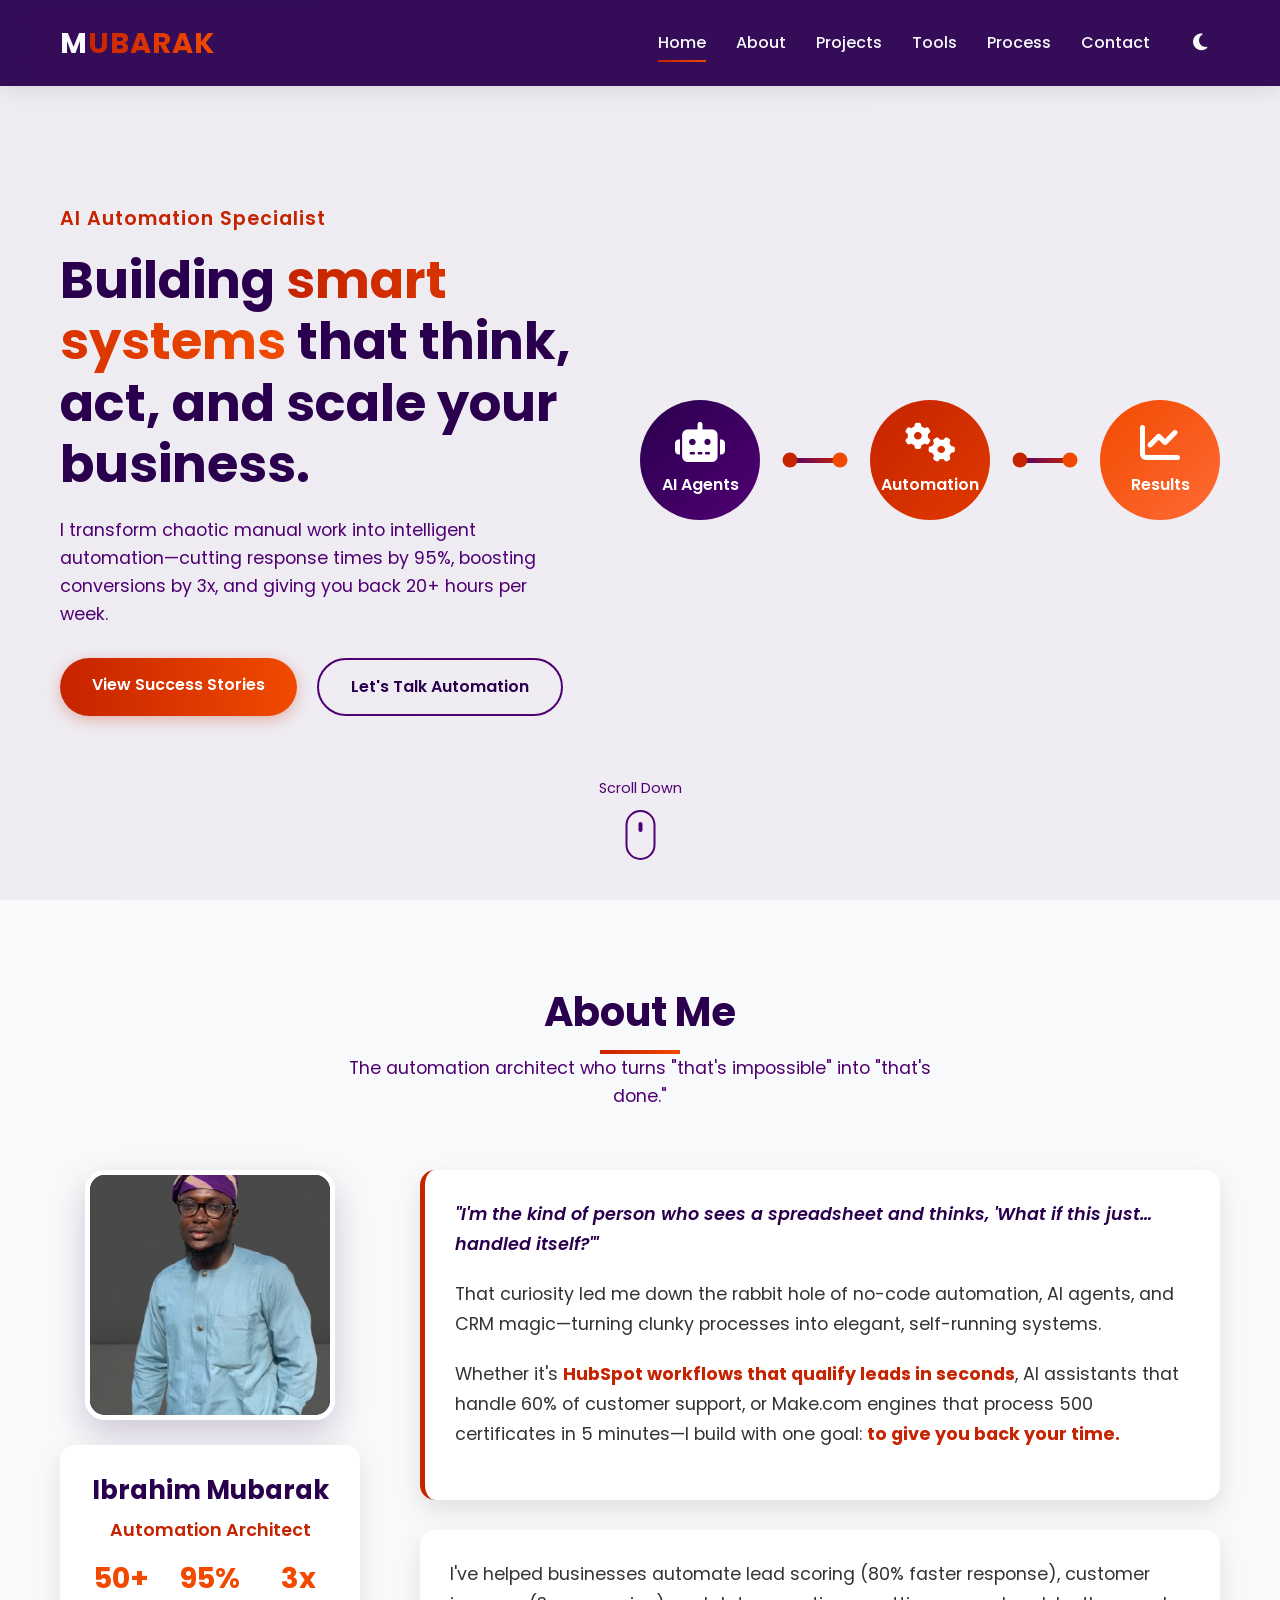
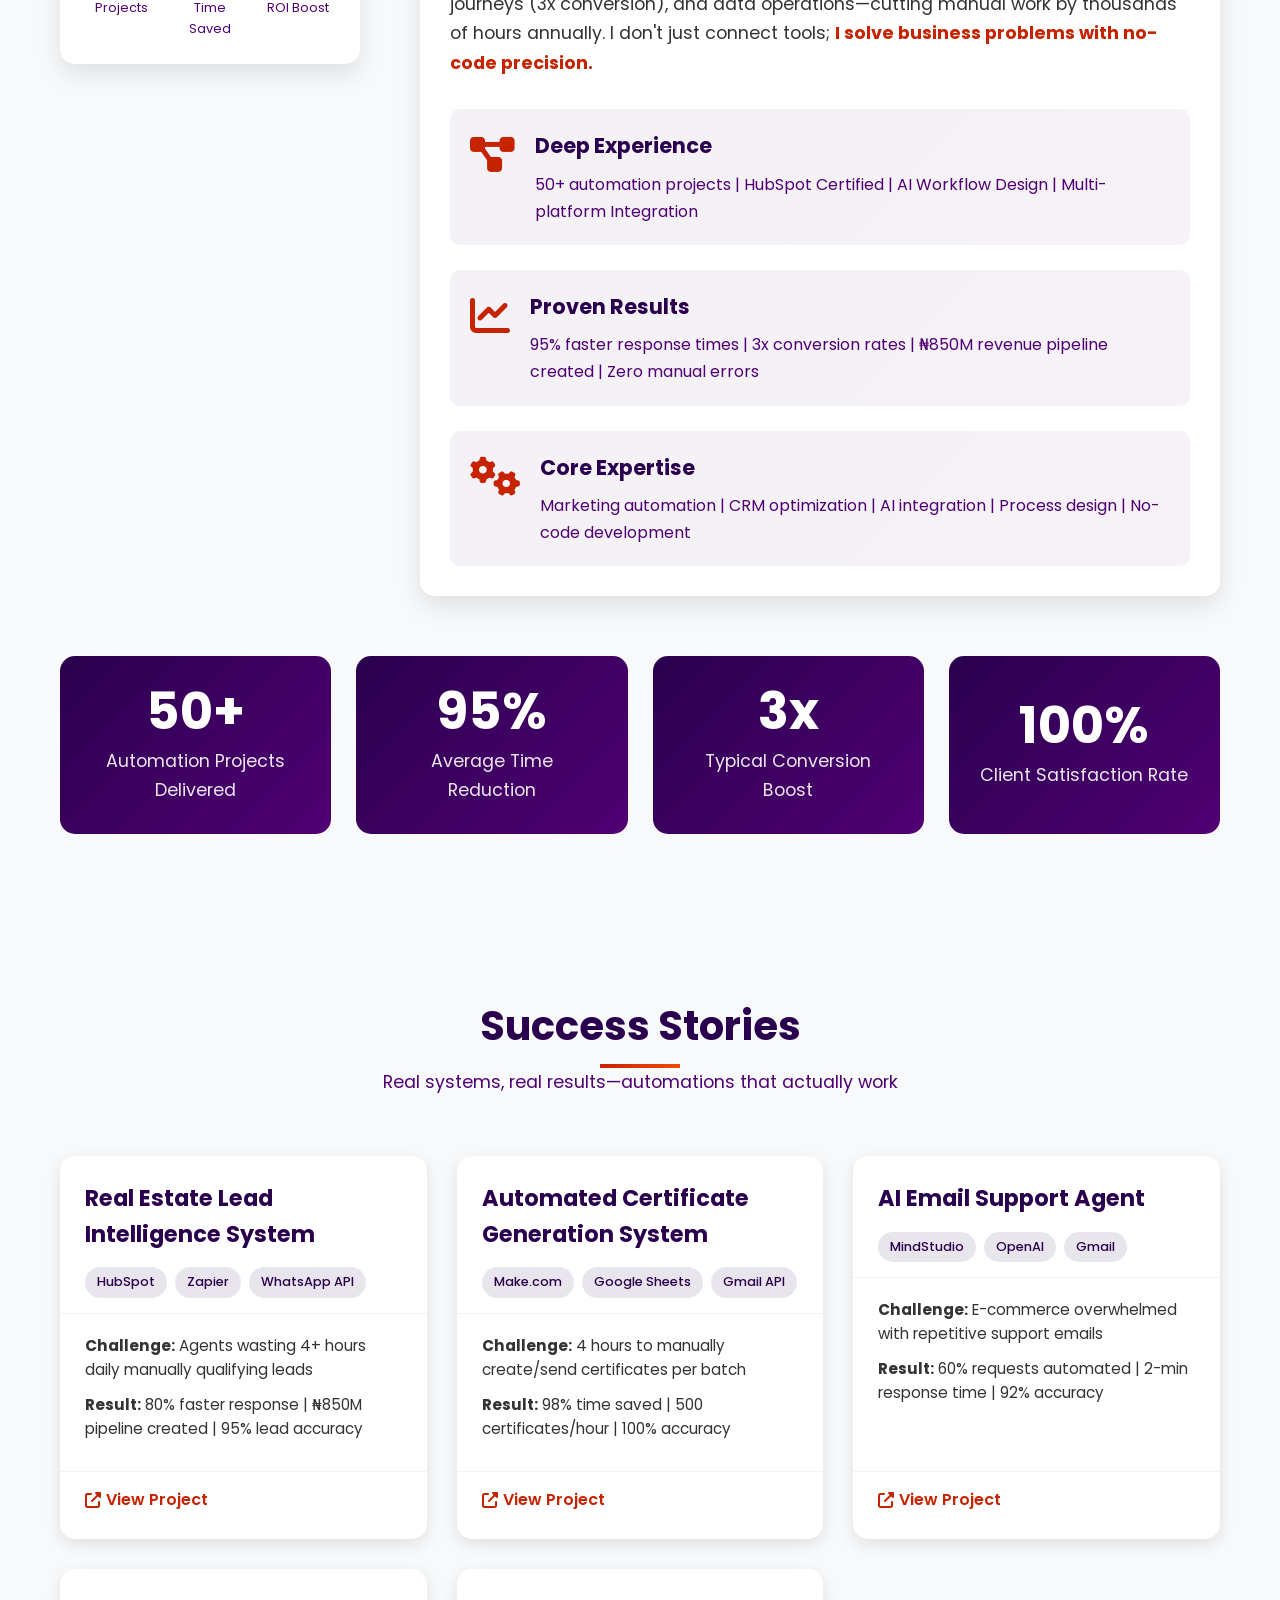
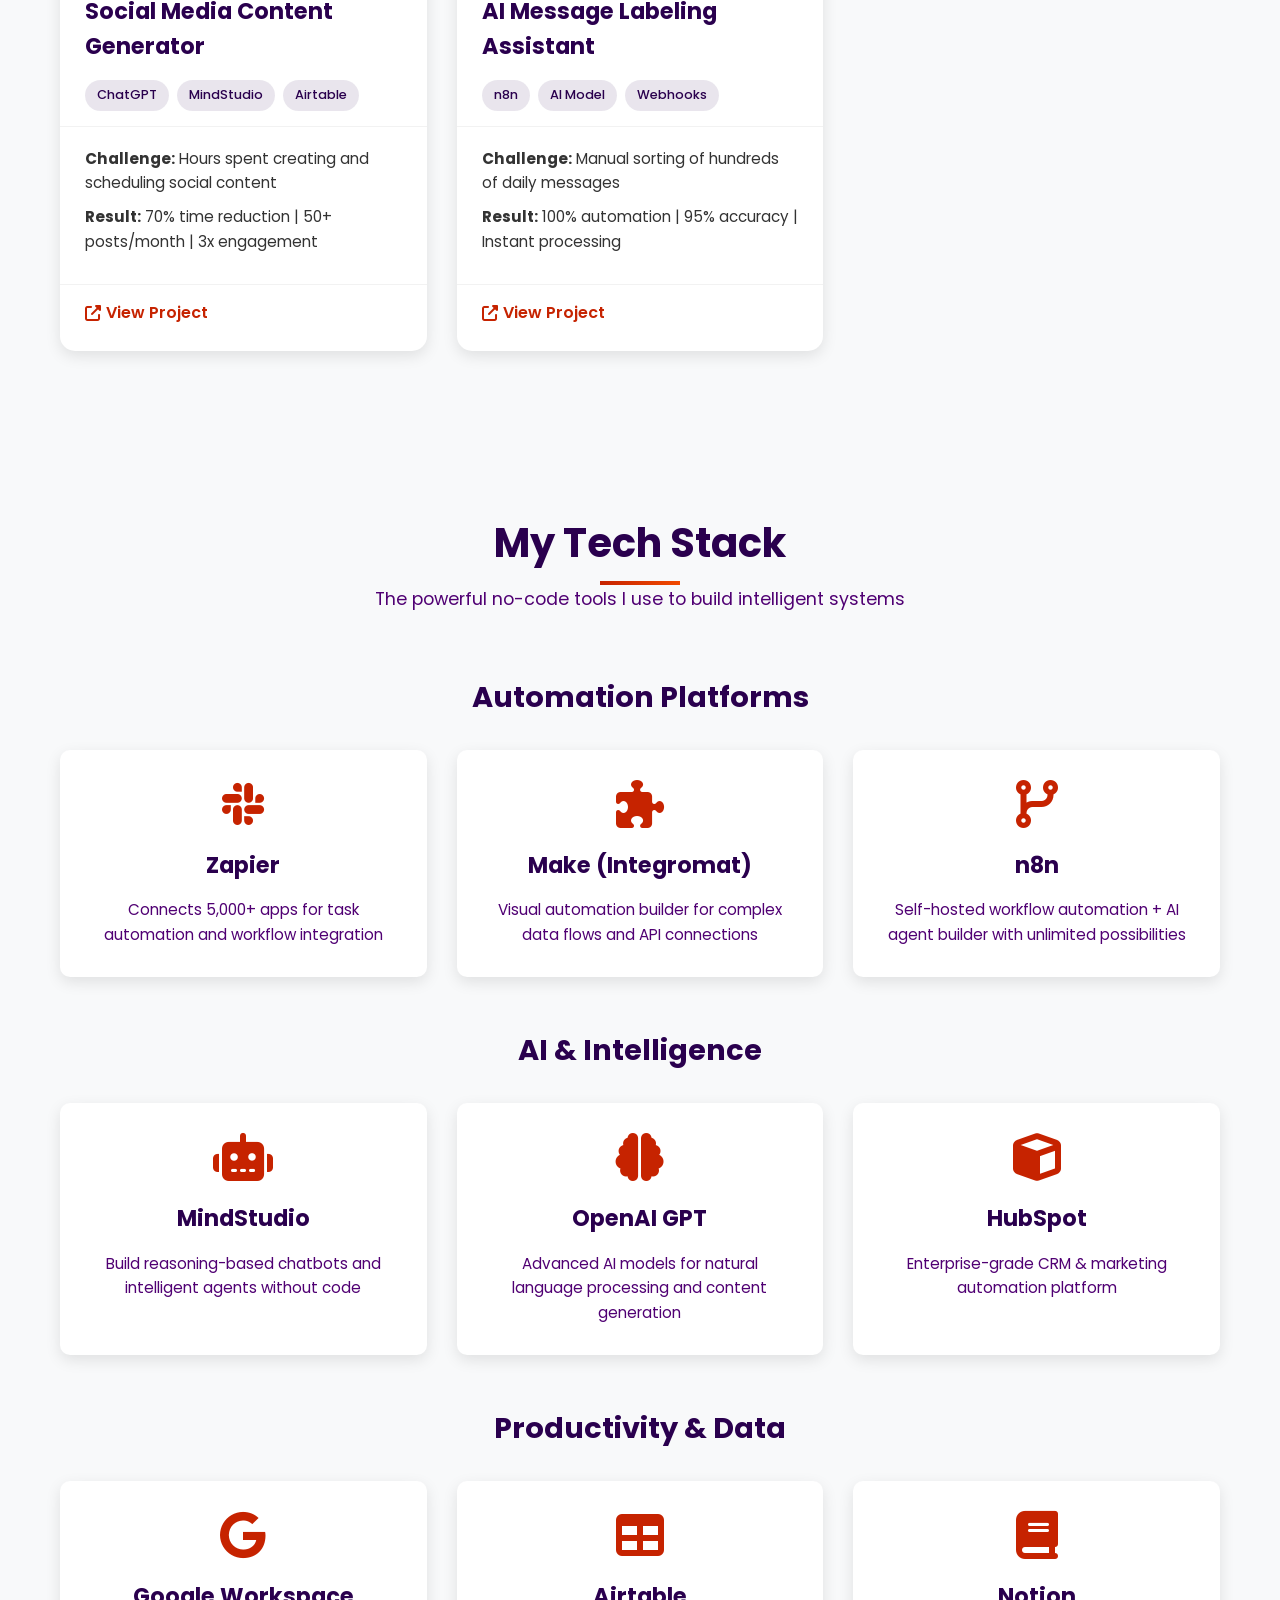
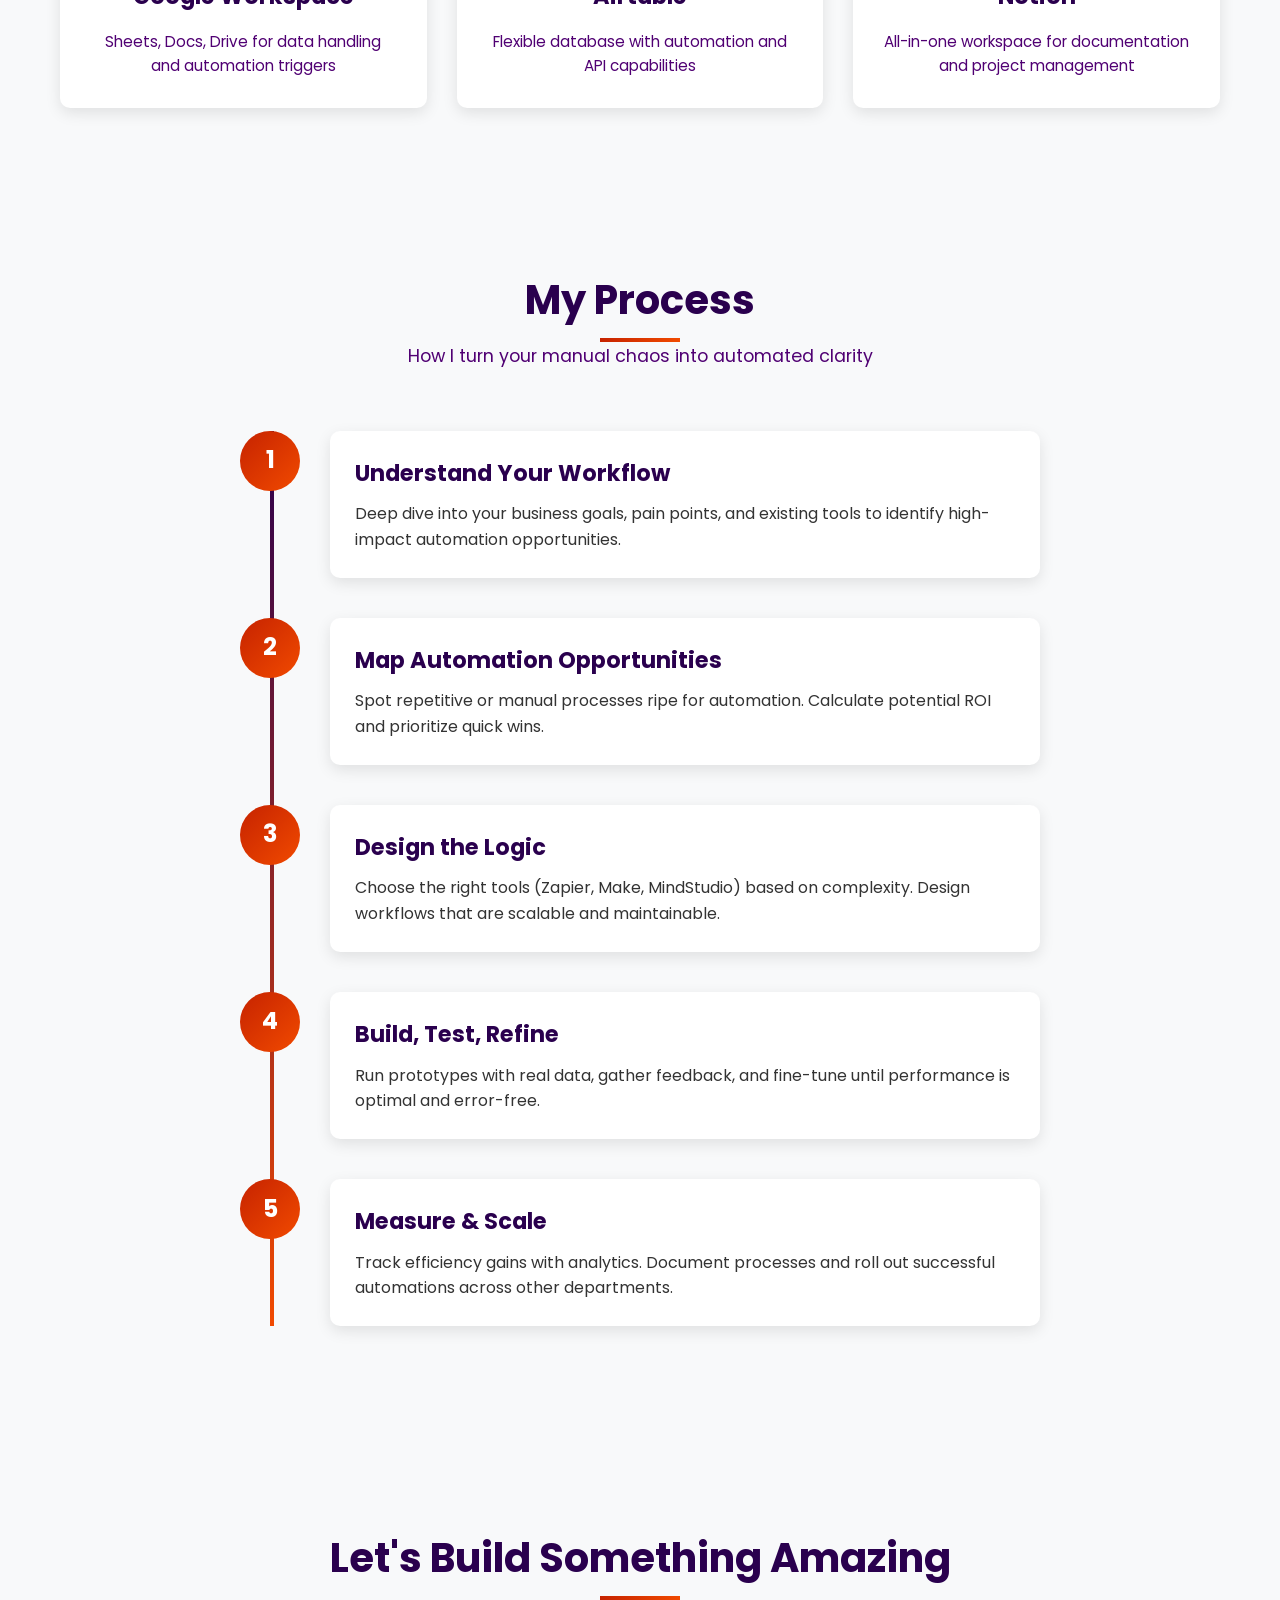
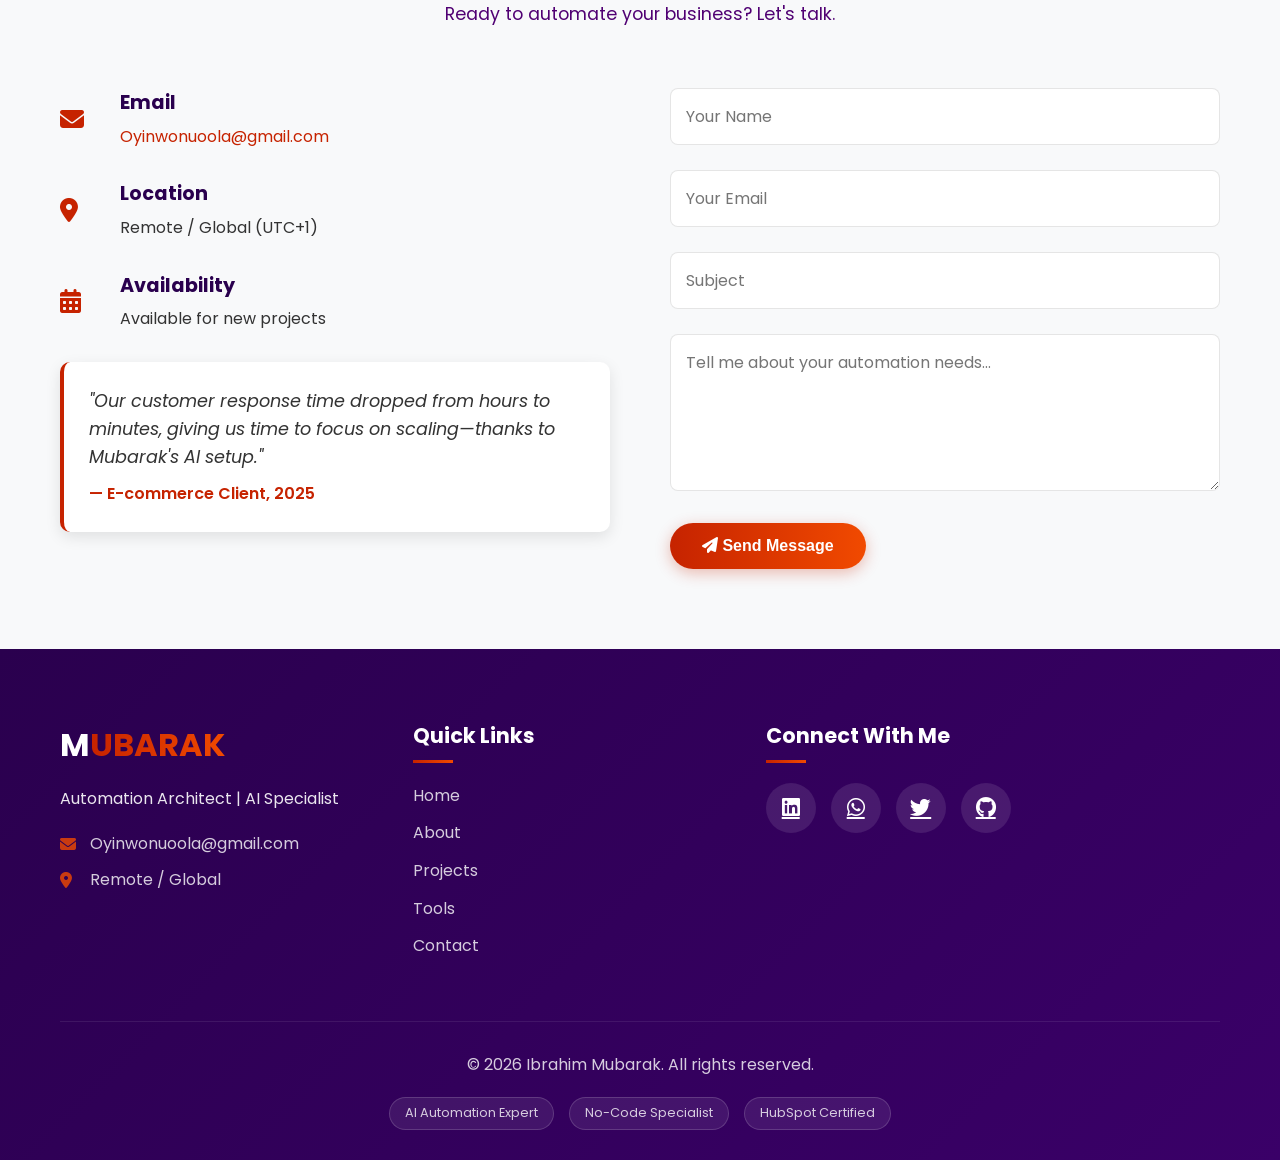
==== commit 8b4b7c5b: "Update index.html" ====
--- a/index.html
+++ b/index.html
@@ -227,7 +227,7 @@
                     </div>
                     <div class="project-footer">
                         <a href="#" class="project-link view-details" data-project="lead-qualification">
-                            <i class="fas fa-external-link-alt"></i> View Full Case Study
+                            <i class="fas fa-external-link-alt"></i> View Project
                         </a>
                     </div>
                 </div>
@@ -248,7 +248,7 @@
                     </div>
                     <div class="project-footer">
                         <a href="#" class="project-link view-details" data-project="certificate-system">
-                            <i class="fas fa-external-link-alt"></i> View Full Case Study
+                            <i class="fas fa-external-link-alt"></i> View Project
                         </a>
                     </div>
                 </div>
@@ -269,7 +269,7 @@
                     </div>
                     <div class="project-footer">
                         <a href="#" class="project-link view-details" data-project="email-support">
-                            <i class="fas fa-external-link-alt"></i> View Full Case Study
+                            <i class="fas fa-external-link-alt"></i> View Project
                         </a>
                     </div>
                 </div>
@@ -290,7 +290,7 @@
                     </div>
                     <div class="project-footer">
                         <a href="#" class="project-link view-details" data-project="social-media">
-                            <i class="fas fa-external-link-alt"></i> View Full Case Study
+                            <i class="fas fa-external-link-alt"></i> View Project
                         </a>
                     </div>
                 </div>
@@ -311,7 +311,7 @@
                     </div>
                     <div class="project-footer">
                         <a href="#" class="project-link view-details" data-project="email-labeling">
-                            <i class="fas fa-external-link-alt"></i> View Full Case Study
+                            <i class="fas fa-external-link-alt"></i> View Project
                         </a>
                     </div>
                 </div>
@@ -591,4 +591,4 @@
     <!-- JavaScript -->
     <script src="script.js"></script>
 </body>
-</html>+</html>
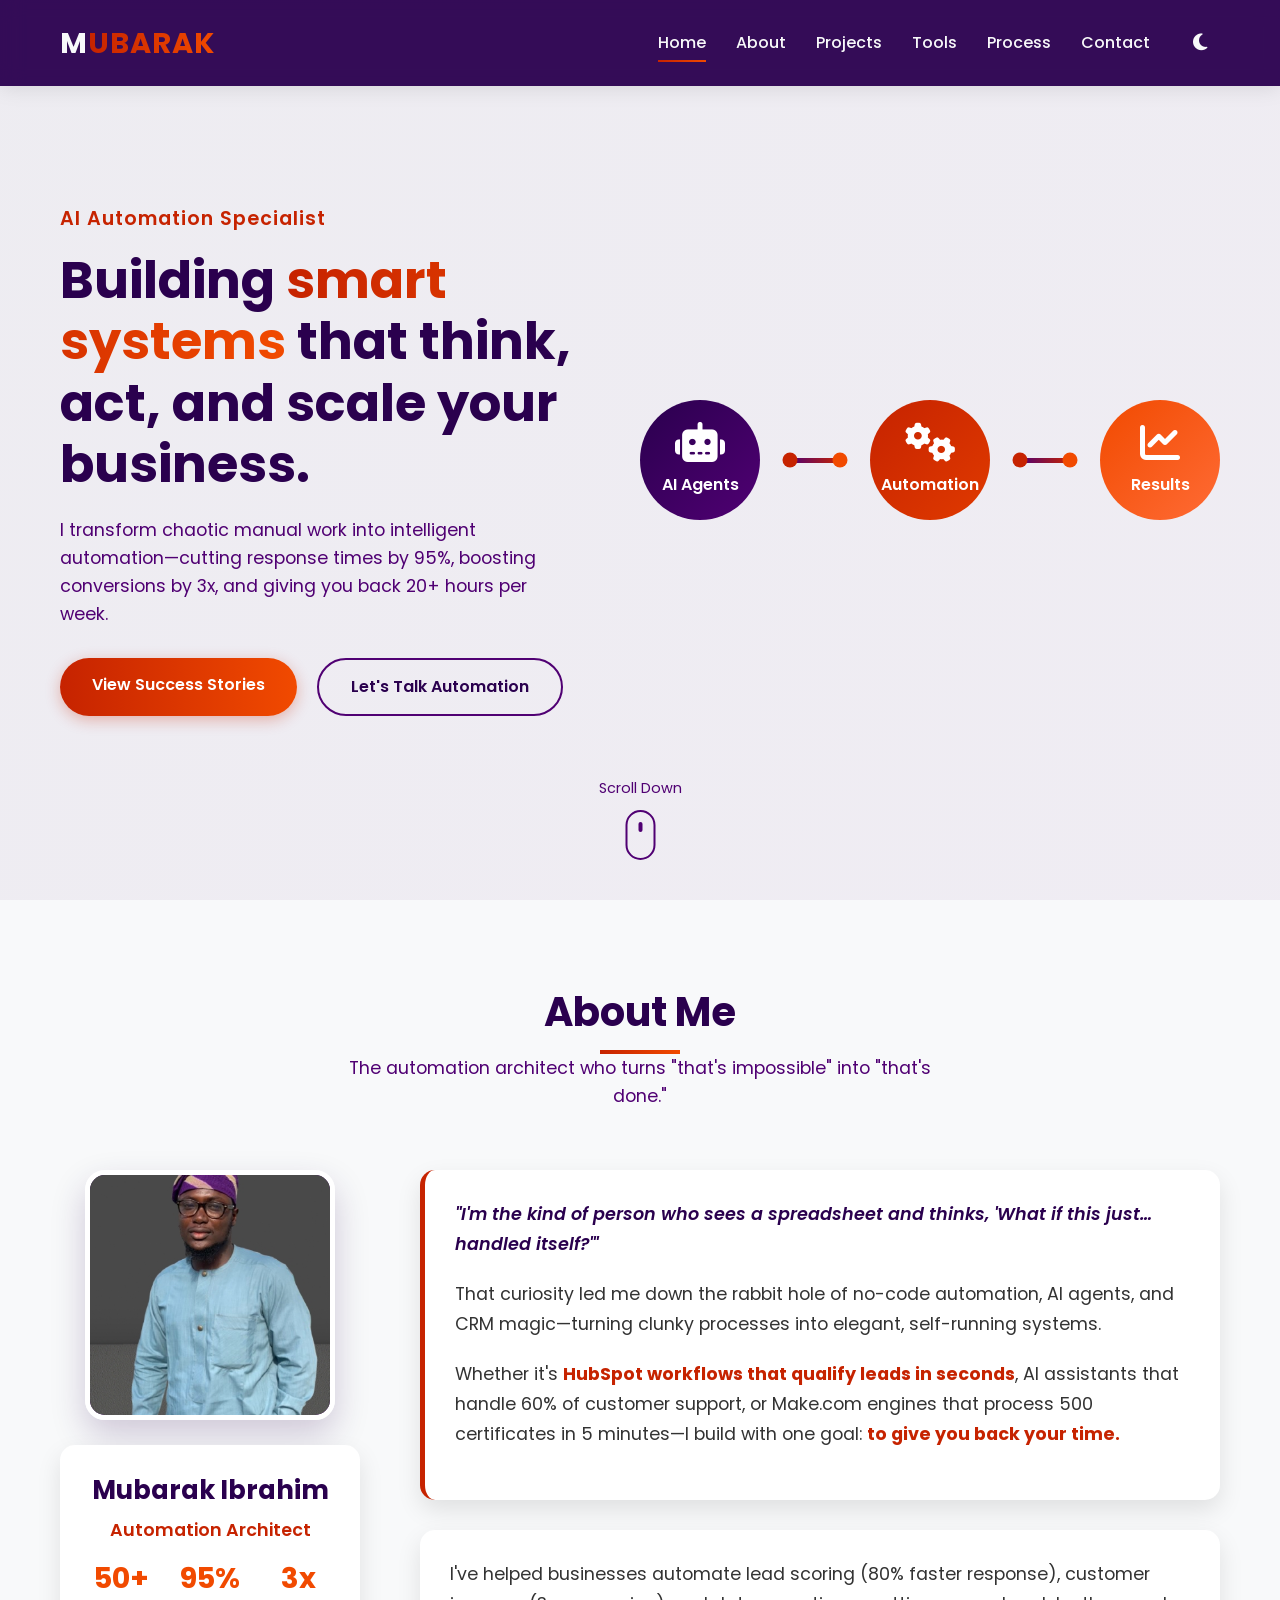
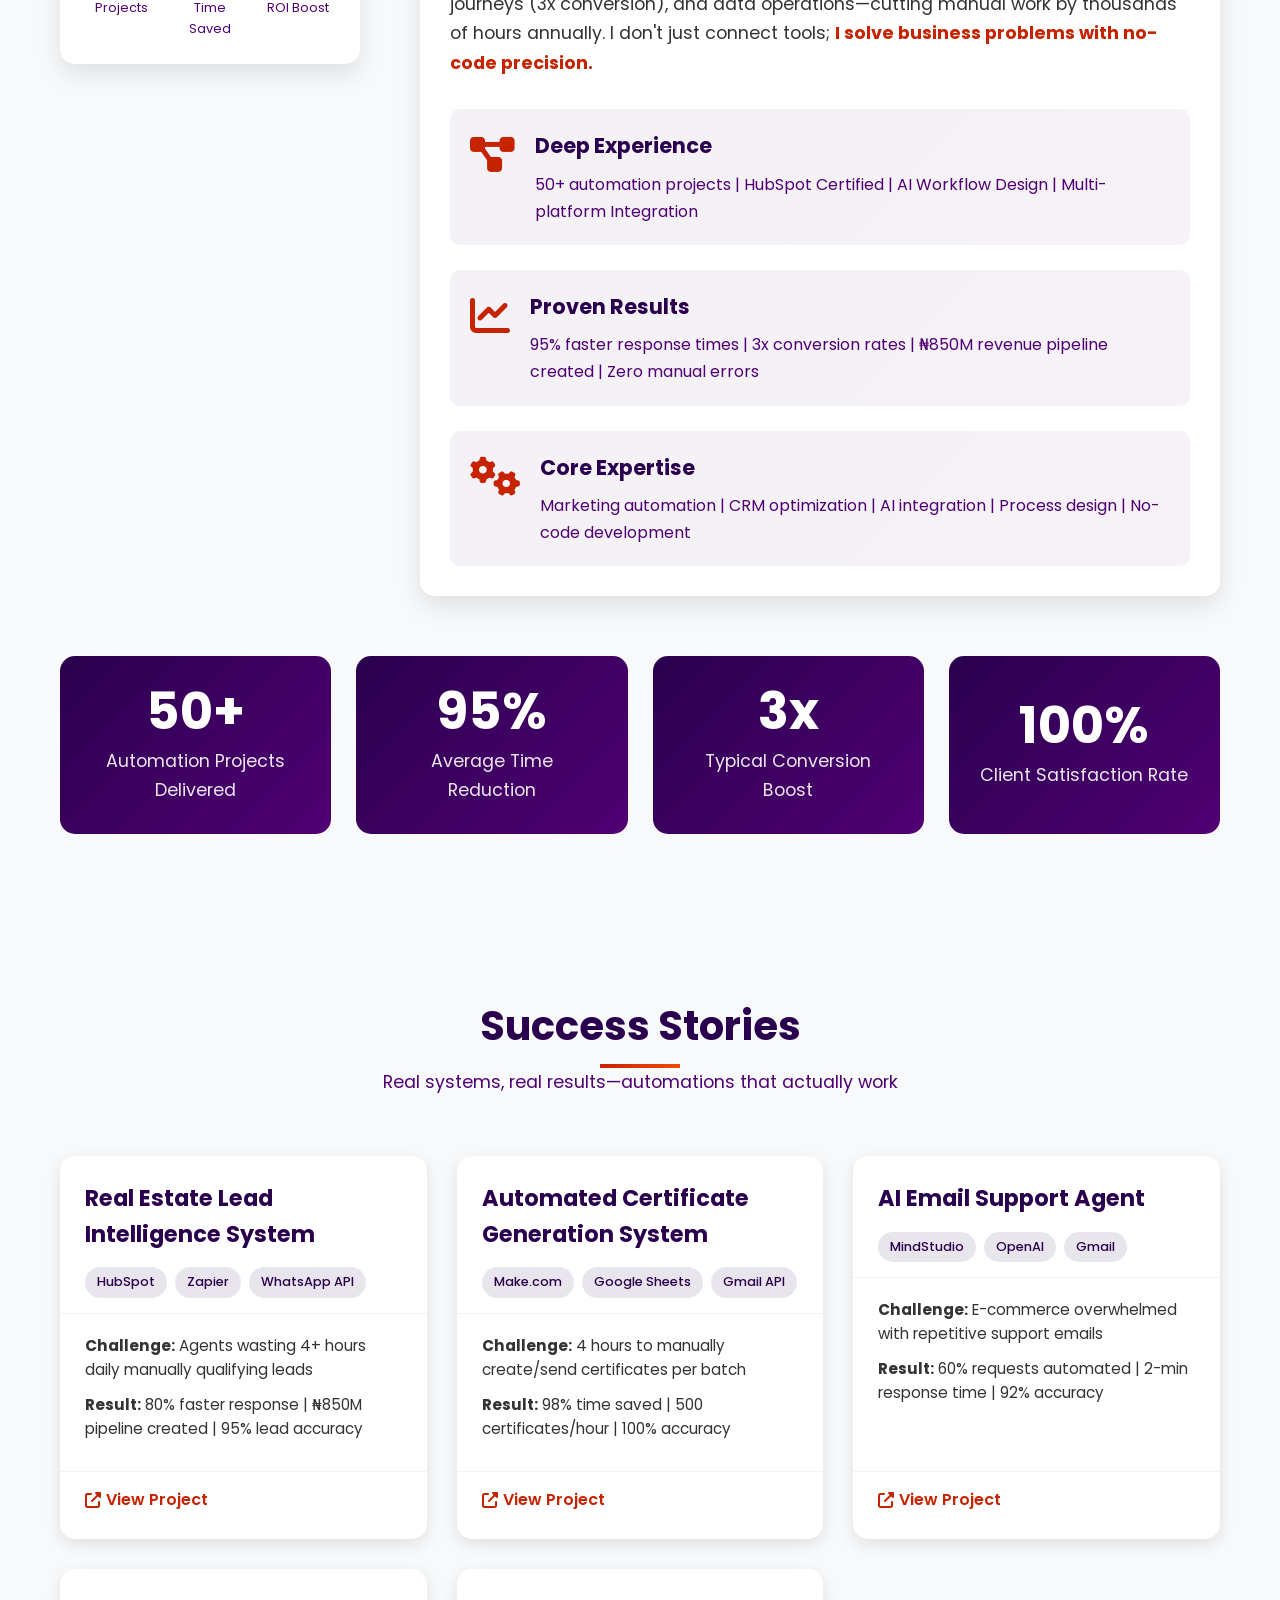
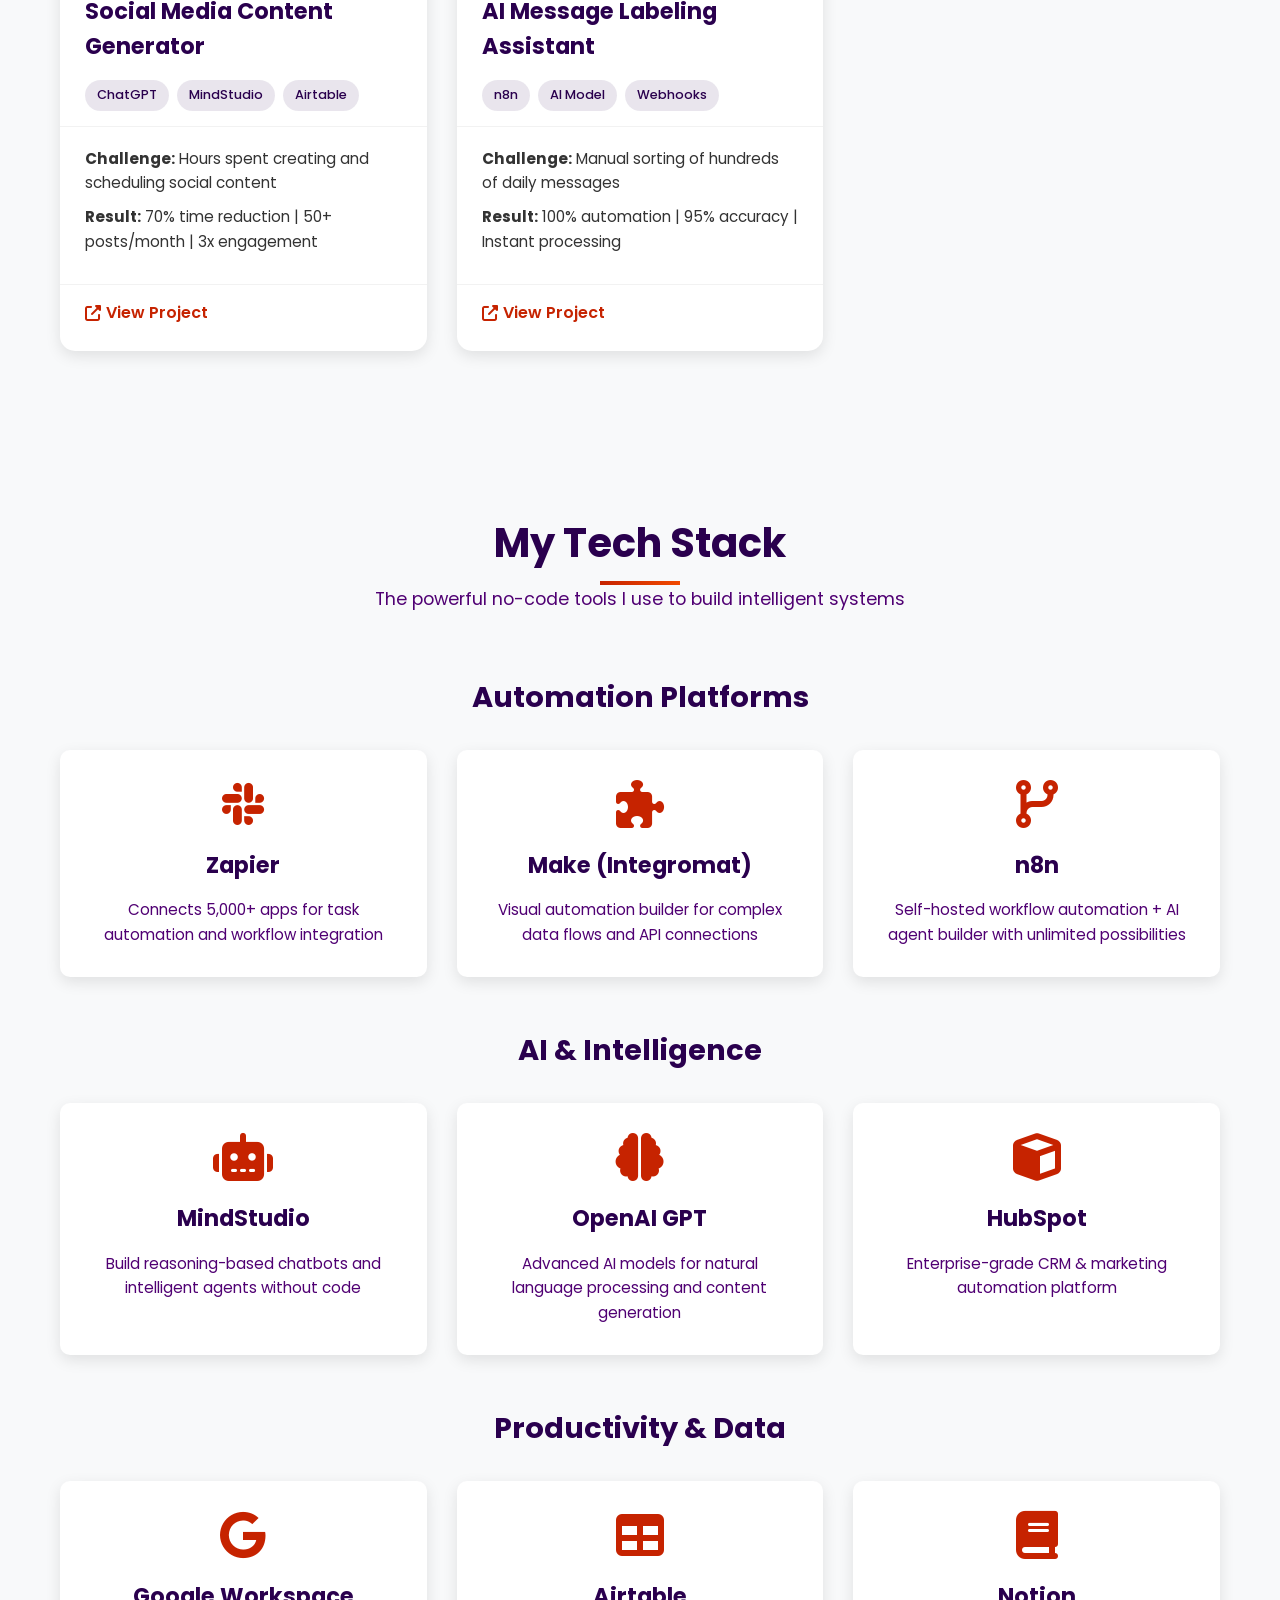
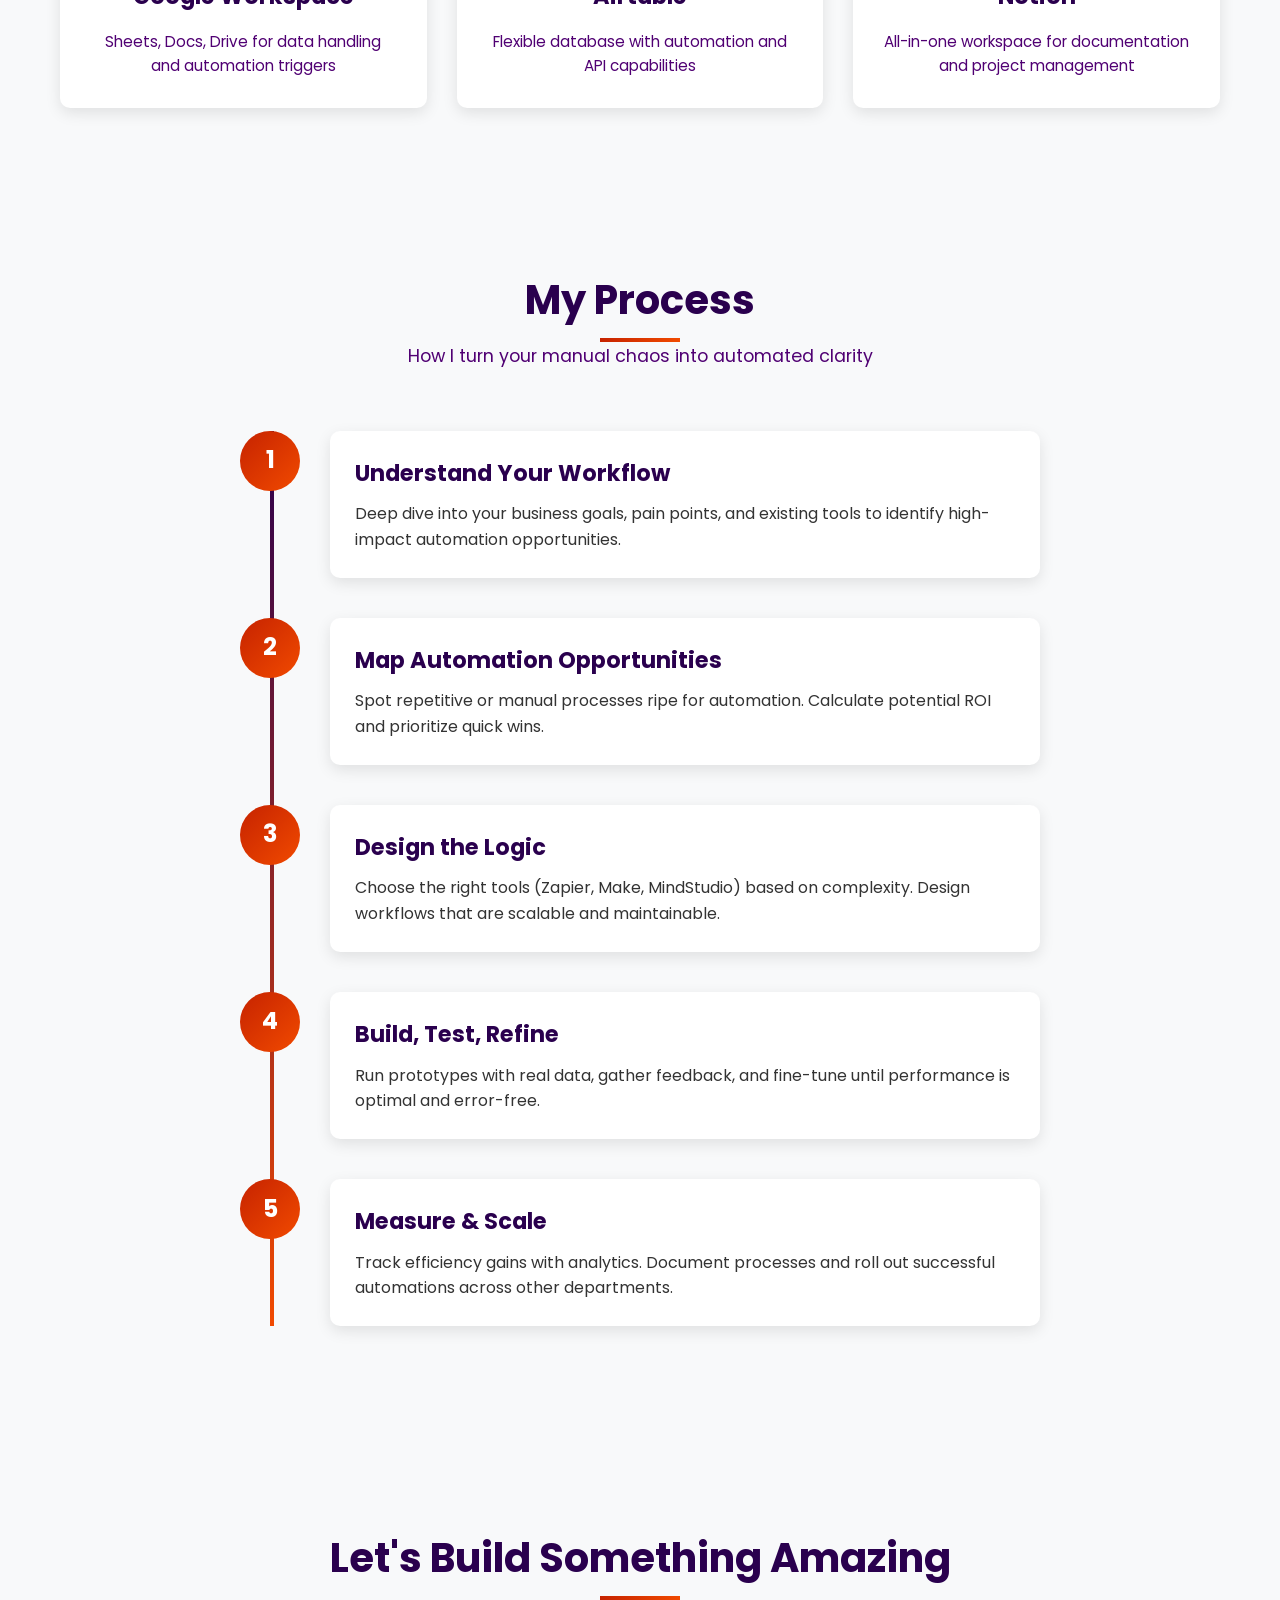
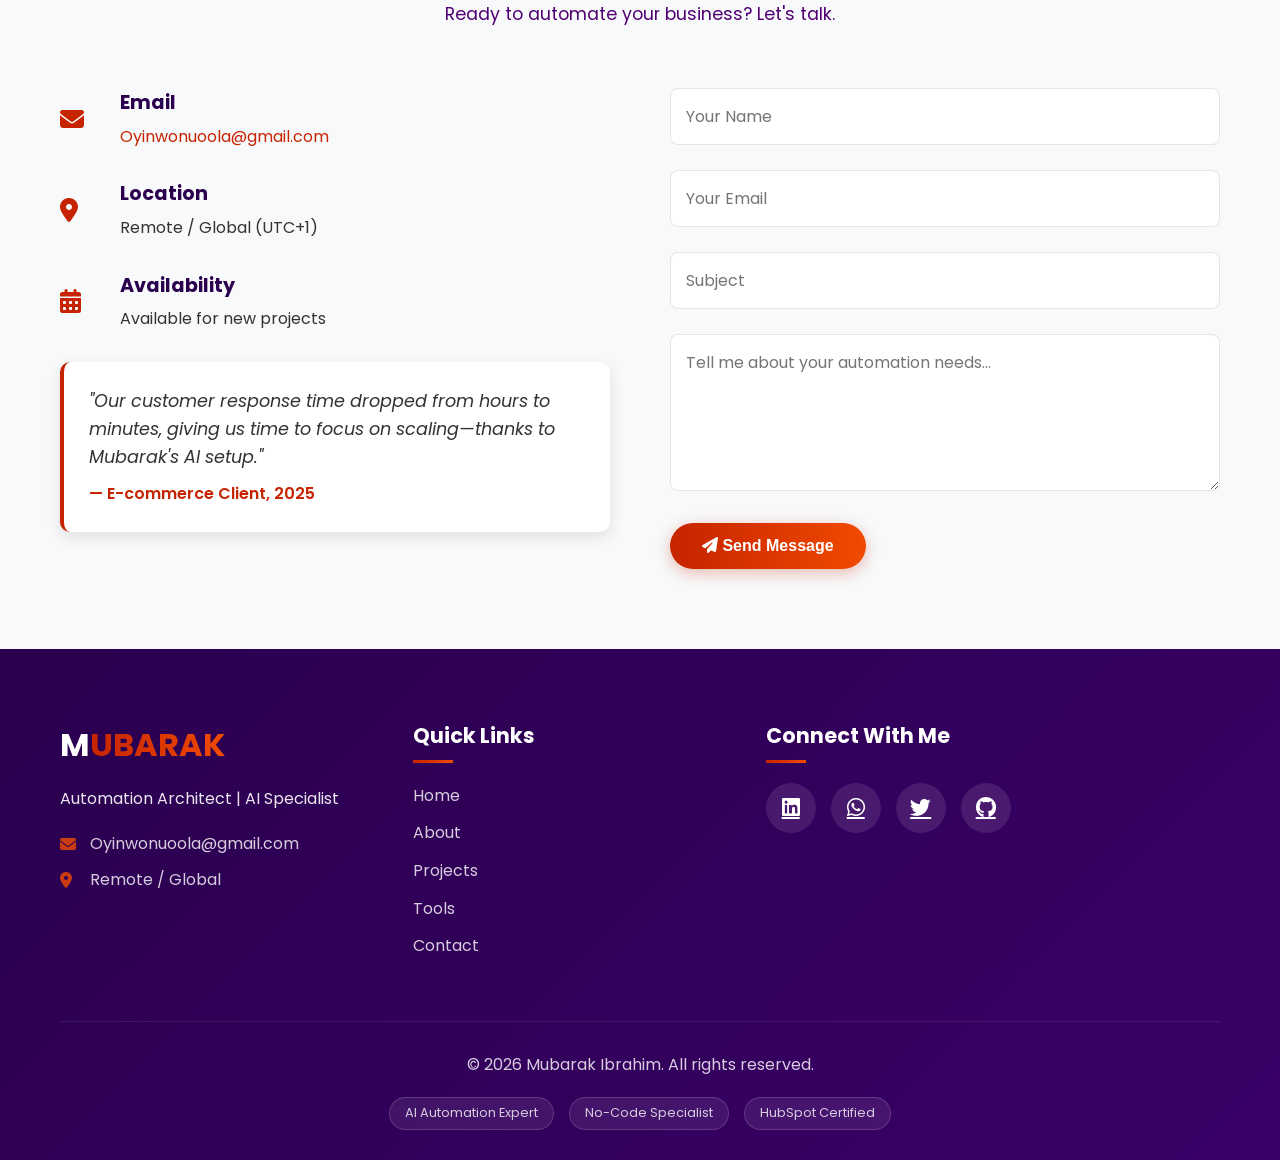
==== commit c6f64ba3: "Update index.html" ====
--- a/index.html
+++ b/index.html
@@ -7,13 +7,13 @@
     <meta name="apple-mobile-web-app-status-bar-style" content="black-translucent">
     
     <!-- SEO Meta Tags -->
-    <title>Ibrahim Mubarak - AI Automation & No-Code Specialist | Portfolio</title>
+    <title>Mubarak Ibrahim - AI Automation & No-Code Specialist | Portfolio</title>
     <meta name="description" content="AI Automation Specialist helping businesses save 95% time with intelligent workflows. HubSpot Certified | Make.com Expert | 50+ Projects Delivered.">
     <meta name="keywords" content="AI automation, no-code, HubSpot, Make.com, workflow automation, CRM specialist">
-    <meta name="author" content="Ibrahim Mubarak">
+    <meta name="author" content="Mubarak Ibrahim">
     
     <!-- Open Graph Meta Tags -->
-    <meta property="og:title" content="Ibrahim Mubarak - AI Automation Specialist">
+    <meta property="og:title" content="Mubarak Ibrahim - AI Automation Specialist">
     <meta property="og:description" content="Turning manual chaos into intelligent systems. 50+ automation projects | 95% time saved | 3x conversion boost.">
     <meta property="og:type" content="website">
     <meta property="og:image" content="Profile.jpg">
@@ -114,7 +114,7 @@
                         <img src="Profile.jpg" alt="Ibrahim Mubarak - AI Automation Specialist" loading="lazy">
                     </div>
                     <div class="profile-quick-info">
-                        <h4>Ibrahim Mubarak</h4>
+                        <h4>Mubarak Ibrahim</h4>
                         <p class="title">Automation Architect</p>
                         <div class="quick-stats">
                             <div class="stat">
@@ -545,7 +545,7 @@
                 </div>
             </div>
             <div class="footer-bottom">
-                <p>&copy; <span id="currentYear"></span> Ibrahim Mubarak. All rights reserved.</p>
+                <p>&copy; <span id="currentYear"></span> Mubarak Ibrahim. All rights reserved.</p>
                 <div class="footer-automation-badges">
                     <span class="badge">AI Automation Expert</span>
                     <span class="badge">No-Code Specialist</span>
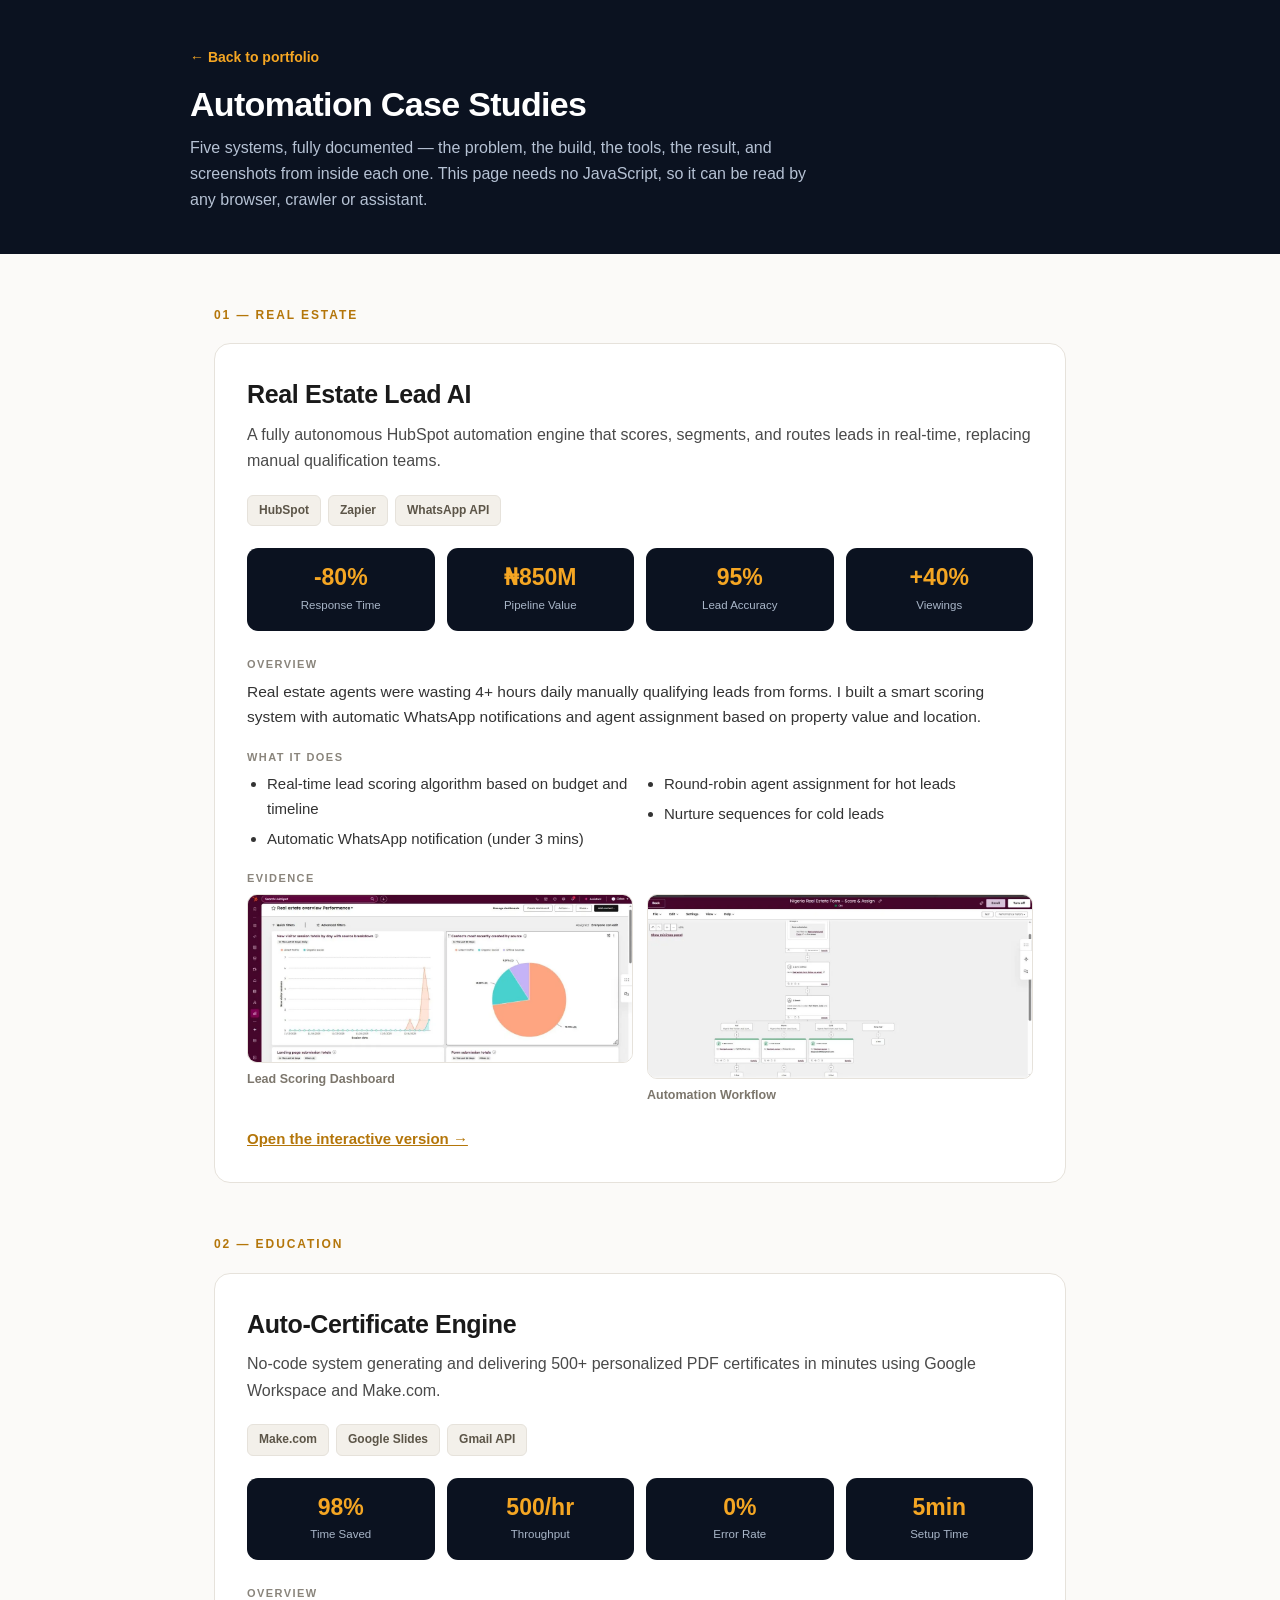
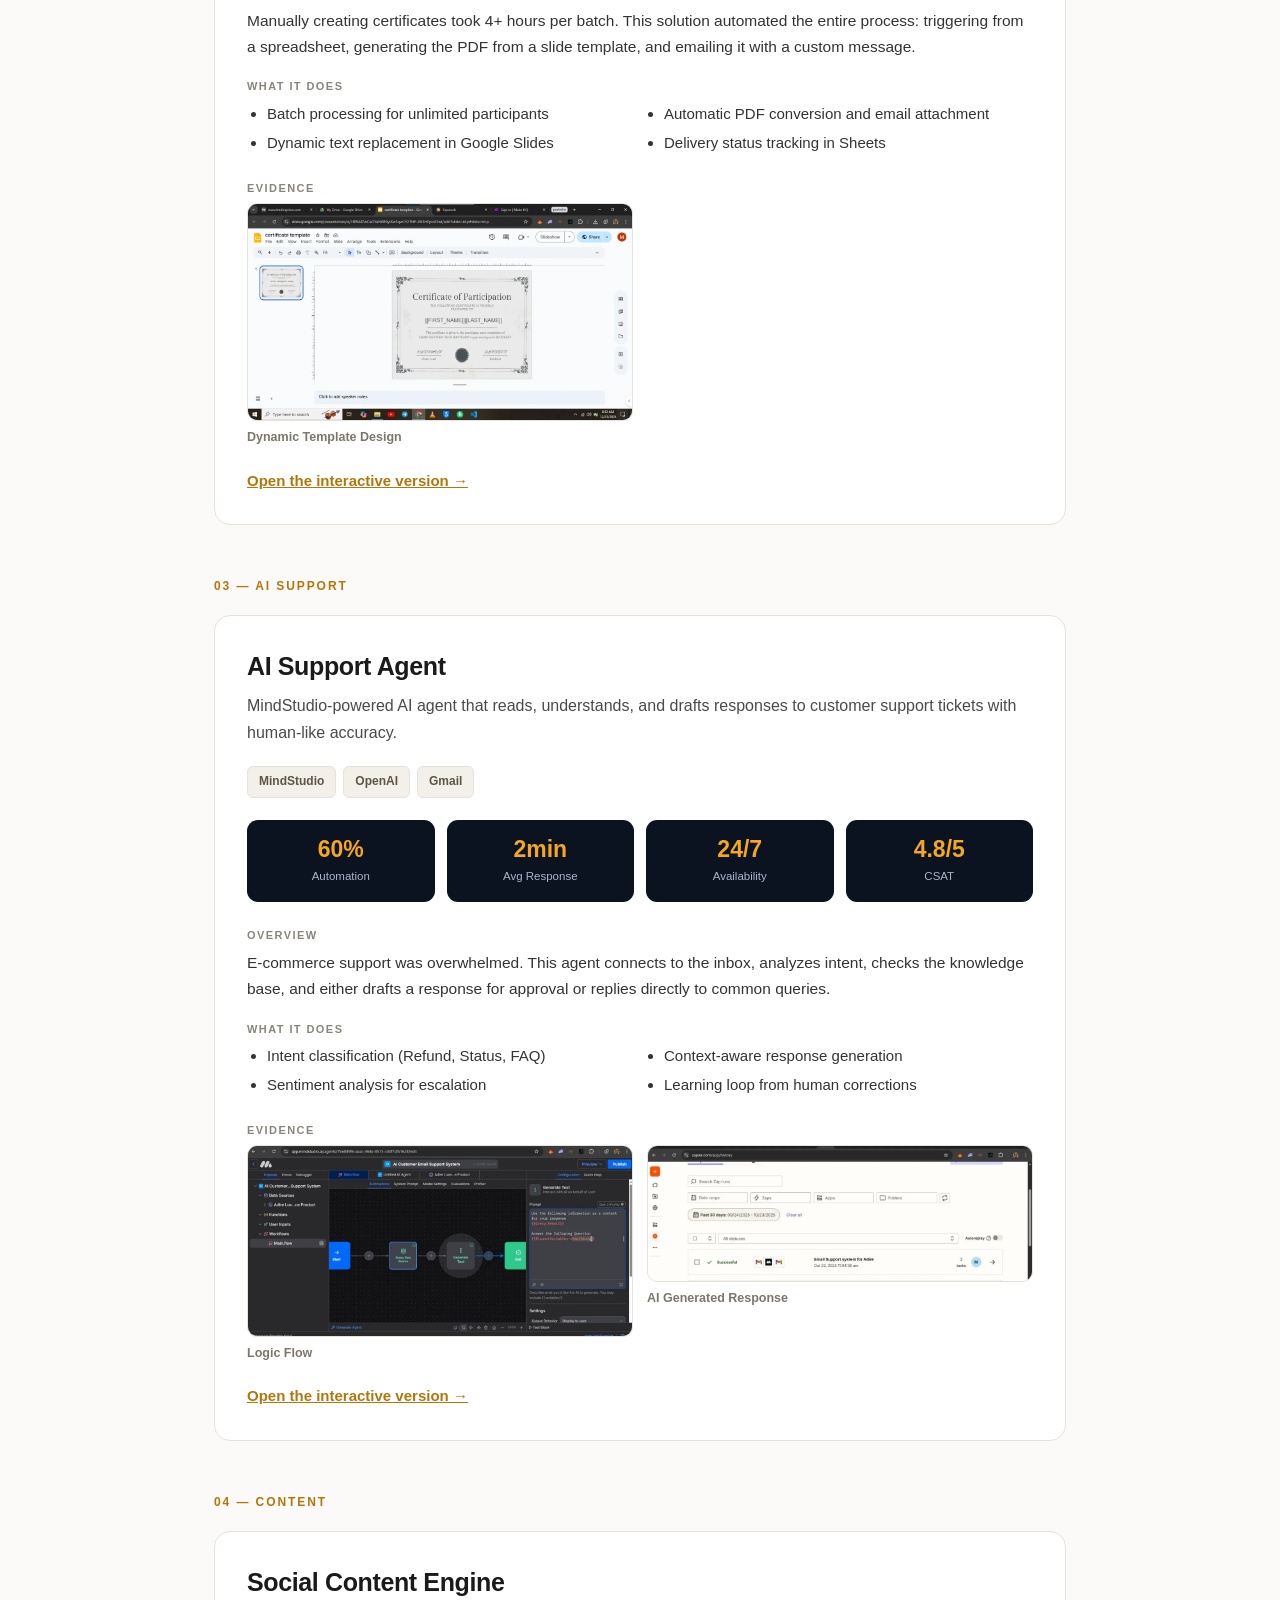
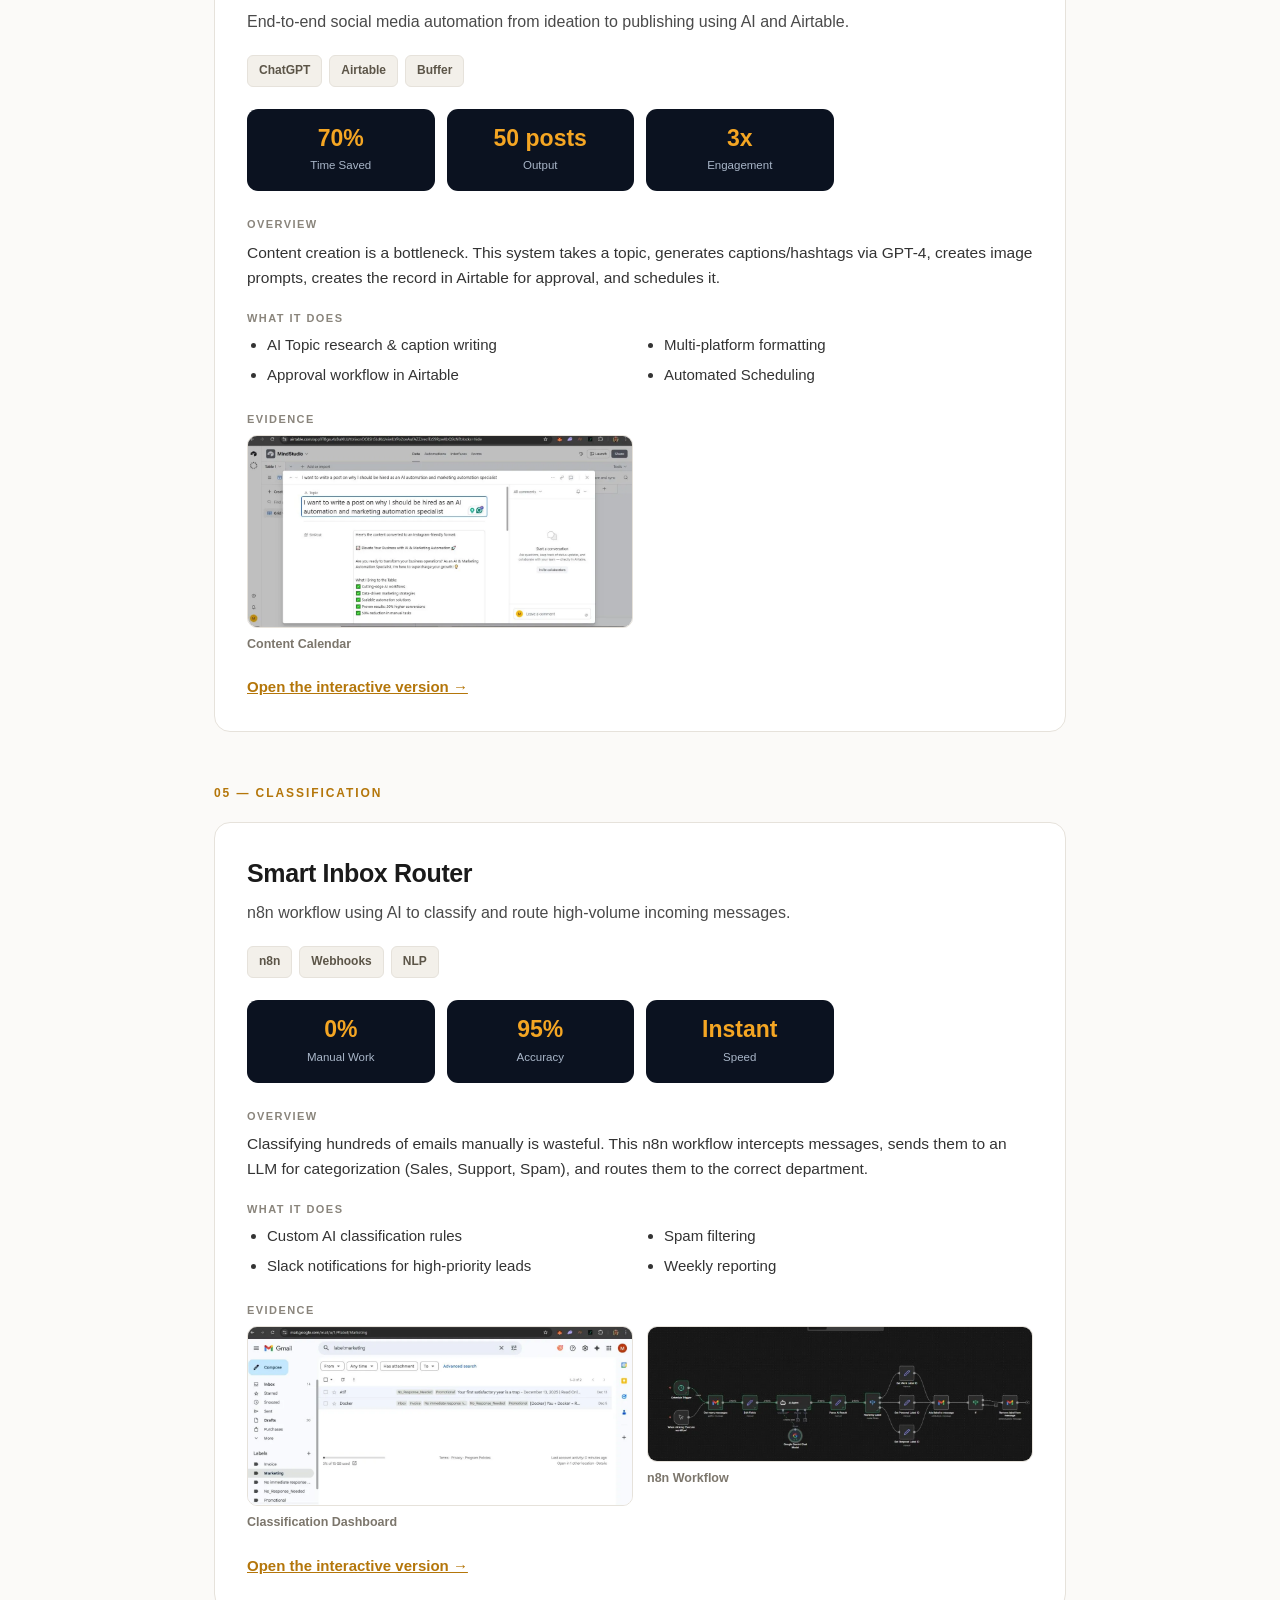
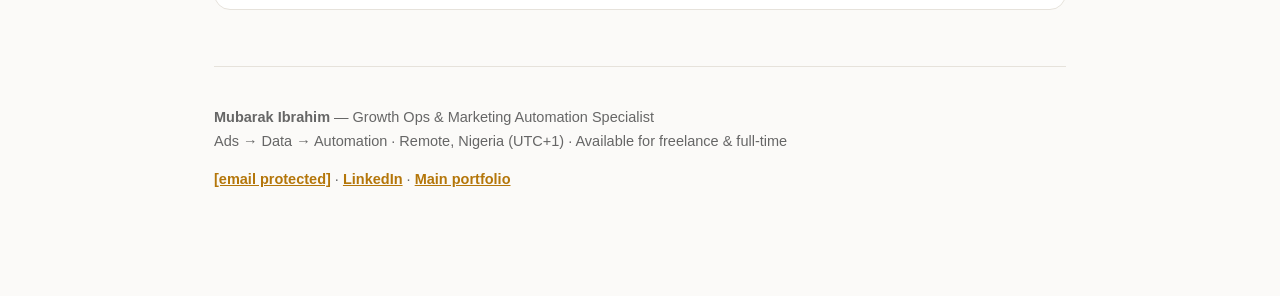
==== commit 06e0e991: "Add files via upload" ====
--- a/index.html
+++ b/index.html
@@ -1,594 +1,138 @@
 <!DOCTYPE html>
 <html lang="en">
 <head>
-    <meta charset="UTF-8">
-    <meta name="viewport" content="width=device-width, initial-scale=1.0, maximum-scale=5.0">
-    <meta name="apple-mobile-web-app-capable" content="yes">
-    <meta name="apple-mobile-web-app-status-bar-style" content="black-translucent">
-    
-    <!-- SEO Meta Tags -->
-    <title>Mubarak Ibrahim - AI Automation & No-Code Specialist | Portfolio</title>
-    <meta name="description" content="AI Automation Specialist helping businesses save 95% time with intelligent workflows. HubSpot Certified | Make.com Expert | 50+ Projects Delivered.">
-    <meta name="keywords" content="AI automation, no-code, HubSpot, Make.com, workflow automation, CRM specialist">
-    <meta name="author" content="Mubarak Ibrahim">
-    
-    <!-- Open Graph Meta Tags -->
-    <meta property="og:title" content="Mubarak Ibrahim - AI Automation Specialist">
-    <meta property="og:description" content="Turning manual chaos into intelligent systems. 50+ automation projects | 95% time saved | 3x conversion boost.">
-    <meta property="og:type" content="website">
-    <meta property="og:image" content="Profile.jpg">
-    
-    <!-- Stylesheets -->
-    <link rel="stylesheet" href="style.css">
-    <link rel="stylesheet" href="https://cdnjs.cloudflare.com/ajax/libs/font-awesome/6.4.0/css/all.min.css">
-    <link rel="preconnect" href="https://fonts.googleapis.com">
-    <link rel="preconnect" href="https://fonts.gstatic.com" crossorigin>
-    <link href="https://fonts.googleapis.com/css2?family=Poppins:wght@300;400;500;600;700&family=Roboto+Mono:wght@300;400;500&display=swap" rel="stylesheet">
-    
-    <!-- Favicon -->
-<link rel="icon" type="image/x-icon" href="favicon.ico">
-<link rel="icon" type="image/png" sizes="32x32" href="favicon-32x32.png">
-<link rel="icon" type="image/png" sizes="16x16" href="favicon-16x16.png">
-<link rel="apple-touch-icon" sizes="180x180" href="apple-touch-icon.png">
+<meta charset="utf-8">
+<meta name="viewport" content="width=device-width, initial-scale=1">
+<title>Automation Case Studies — Mubarak Ibrahim</title>
+<meta name="description" content="Five automation builds, fully documented: real estate lead scoring (HubSpot), certificate generation (Make.com), AI support agent (MindStudio), social content engine (Airtable) and inbox routing (n8n). With screenshots.">
+<meta name="author" content="Mubarak Ibrahim">
+<meta name="robots" content="index, follow, max-image-preview:large">
+<link rel="canonical" href="https://oyinwonuoola.github.io/my-website/case-studies.html">
+<meta property="og:type" content="website">
+<meta property="og:title" content="Automation Case Studies — Mubarak Ibrahim">
+<meta property="og:description" content="Five automation builds, fully documented with screenshots and results.">
+<meta property="og:url" content="https://oyinwonuoola.github.io/my-website/case-studies.html">
+<meta property="og:image" content="https://oyinwonuoola.github.io/my-website/Profile.jpg">
+<script type="application/ld+json">
+{
+  "@context": "https://schema.org",
+  "@type": "CollectionPage",
+  "name": "Automation Case Studies — Mubarak Ibrahim",
+  "url": "https://oyinwonuoola.github.io/my-website/case-studies.html",
+  "author": {"@type": "Person", "name": "Mubarak Ibrahim",
+             "jobTitle": "Growth Operations & Marketing Automation Specialist"},
+  "hasPart": [
+    {{"@type": "CreativeWork", "name": "Real Estate Lead AI", "url": "https://oyinwonuoola.github.io/my-website/case-studies.html#lead-qualification"}},    {{"@type": "CreativeWork", "name": "Auto-Certificate Engine", "url": "https://oyinwonuoola.github.io/my-website/case-studies.html#certificate-system"}},    {{"@type": "CreativeWork", "name": "AI Support Agent", "url": "https://oyinwonuoola.github.io/my-website/case-studies.html#email-support"}},    {{"@type": "CreativeWork", "name": "Social Content Engine", "url": "https://oyinwonuoola.github.io/my-website/case-studies.html#social-media"}},    {{"@type": "CreativeWork", "name": "Smart Inbox Router", "url": "https://oyinwonuoola.github.io/my-website/case-studies.html#email-labeling"}}
+  ]
+}
+</script>
+<style>
+  *{box-sizing:border-box}
+  body{margin:0;background:#fbfaf8;color:#1a1a1a;font-family:-apple-system,BlinkMacSystemFont,"Segoe UI",Roboto,Helvetica,Arial,sans-serif;line-height:1.65;-webkit-font-smoothing:antialiased}
+  .wrap{max-width:900px;margin:0 auto;padding:0 24px 90px}
+  header.top{background:#0b1220;color:#fff;padding:44px 24px 40px}
+  .top-in{max-width:900px;margin:0 auto}
+  .back{color:#f5a623;font-size:14px;font-weight:700;text-decoration:none}
+  h1{font-size:34px;line-height:1.18;margin:14px 0 10px;font-weight:800;letter-spacing:-.02em}
+  .sub{color:#b6c2d4;font-size:16px;margin:0;max-width:640px}
+  h2.sec{font-size:12px;letter-spacing:.16em;text-transform:uppercase;color:#b4760a;font-weight:800;margin:52px 0 4px}
+  .cs{background:#fff;border:1px solid #e6e2db;border-radius:16px;padding:30px 32px;margin:18px 0;scroll-margin-top:20px}
+  .cs h3{font-size:25px;margin:0 0 6px;font-weight:800;letter-spacing:-.015em}
+  .cs .desc{font-size:16px;color:#4a4a4a;margin:0 0 20px}
+  .tags{display:flex;flex-wrap:wrap;gap:7px;margin:0 0 22px}
+  .tag{font-size:12px;font-weight:700;background:#f3f0ea;color:#5c5548;border:1px solid #e6e2db;padding:5px 11px;border-radius:6px}
+  .stats{display:grid;grid-template-columns:repeat(4,1fr);gap:12px;margin:0 0 24px}
+  .stat{background:#0b1220;color:#fff;border-radius:11px;padding:16px 14px;text-align:center}
+  .stat b{display:block;font-size:23px;font-weight:800;color:#f5a623;line-height:1.15}
+  .stat span{font-size:11.5px;color:#a9b6c8;display:block;margin-top:5px}
+  .block{margin:0 0 18px}
+  .block h4{font-size:11px;letter-spacing:.13em;text-transform:uppercase;color:#8a857c;font-weight:800;margin:0 0 6px}
+  .block p{margin:0;font-size:15.5px;color:#333}
+  ul.feat{margin:0;padding-left:20px;font-size:15px;color:#333;columns:2;column-gap:28px}
+  ul.feat li{margin-bottom:5px}
+  .media{display:grid;grid-template-columns:1fr 1fr;gap:14px;margin:0}
+  figure{margin:0}
+  figure img{width:100%;border:1px solid #e6e2db;border-radius:10px;display:block;background:#f3f0ea}
+  figcaption{font-size:12.5px;color:#7c766c;margin-top:6px;font-weight:600}
+  .result{margin:20px 0 0}
+  .result a{color:#b4760a;font-weight:700;font-size:15px}
+  footer.foot{margin-top:56px;padding-top:24px;border-top:1px solid #e6e2db;font-size:14.5px;color:#666}
+  footer.foot a{color:#b4760a;font-weight:700}
+  @media(max-width:720px){.stats{grid-template-columns:1fr 1fr}.media{grid-template-columns:1fr}ul.feat{columns:1}.cs{padding:22px 20px}h1{font-size:27px}}
+</style>
 </head>
 <body>
-    <!-- Navigation Bar -->
-    <nav class="navbar">
-        <div class="container">
-            <a href="#home" class="logo">M<span>UBARAK</span></a>
-            <div class="nav-toggle" id="navToggle" aria-label="Toggle navigation">
-                <span></span>
-                <span></span>
-                <span></span>
-            </div>
-            <ul class="nav-menu">
-                <li><a href="#home" class="nav-link active">Home</a></li>
-                <li><a href="#about" class="nav-link">About</a></li>
-                <li><a href="#projects" class="nav-link">Projects</a></li>
-                <li><a href="#tools" class="nav-link">Tools</a></li>
-                <li><a href="#process" class="nav-link">Process</a></li>
-                <li><a href="#contact" class="nav-link">Contact</a></li>
-                <li class="theme-toggle">
-                    <button id="themeToggle" aria-label="Toggle dark mode">
-                        <i class="fas fa-moon"></i>
-                    </button>
-                </li>
-            </ul>
-        </div>
-    </nav>
+<header class="top"><div class="top-in">
+  <a class="back" href="index.html">&larr; Back to portfolio</a>
+  <h1>Automation Case Studies</h1>
+  <p class="sub">Five systems, fully documented — the problem, the build, the tools, the
+  result, and screenshots from inside each one. This page needs no JavaScript, so it can be
+  read by any browser, crawler or assistant.</p>
+</div></header>
+<div class="wrap">
 
-    <!-- Home Section -->
-    <section id="home" class="section home-section">
-        <div class="container">
-            <div class="home-content">
-                <div class="home-text">
-                    <h5 class="subtitle">AI Automation Specialist</h5>
-                    <h1 class="main-title">Building <span class="highlight">smart systems</span> that think, act, and scale your business.</h1>
-                    <p class="description">I transform chaotic manual work into intelligent automation—cutting response times by 95%, boosting conversions by 3x, and giving you back 20+ hours per week.</p>
-                    <div class="cta-buttons">
-                        <a href="#projects" class="btn btn-primary">View Success Stories</a>
-                        <a href="#contact" class="btn btn-secondary">Let's Talk Automation</a>
-                    </div>
-                </div>
-                <div class="home-visual">
-                    <div class="visual-container">
-                        <div class="automation-visual">
-                            <div class="node node-1">
-                                <i class="fas fa-robot"></i>
-                                <p>AI Agents</p>
-                            </div>
-                            <div class="connector"></div>
-                            <div class="node node-2">
-                                <i class="fas fa-cogs"></i>
-                                <p>Automation</p>
-                            </div>
-                            <div class="connector"></div>
-                            <div class="node node-3">
-                                <i class="fas fa-chart-line"></i>
-                                <p>Results</p>
-                            </div>
-                        </div>
-                    </div>
-                </div>
-            </div>
-            <div class="scroll-indicator">
-                <span>Scroll Down</span>
-                <div class="mouse">
-                    <div class="wheel"></div>
-                </div>
-            </div>
-        </div>
-    </section>
-
-    <!-- About Section -->
-    <section id="about" class="section about-section">
-        <div class="container">
-            <div class="section-header">
-                <h2 class="section-title">About Me</h2>
-                <p class="section-subtitle">The automation architect who turns "that's impossible" into "that's done."</p>
-            </div>
-            <div class="about-content">
-                <!-- Profile Picture Column -->
-                <div class="profile-picture-container">
-                    <div class="profile-picture">
-                        <img src="Profile.jpg" alt="Ibrahim Mubarak - AI Automation Specialist" loading="lazy">
-                    </div>
-                    <div class="profile-quick-info">
-                        <h4>Mubarak Ibrahim</h4>
-                        <p class="title">Automation Architect</p>
-                        <div class="quick-stats">
-                            <div class="stat">
-                                <span class="number">50+</span>
-                                <span class="label">Projects</span>
-                            </div>
-                            <div class="stat">
-                                <span class="number">95%</span>
-                                <span class="label">Time Saved</span>
-                            </div>
-                            <div class="stat">
-                                <span class="number">3x</span>
-                                <span class="label">ROI Boost</span>
-                            </div>
-                        </div>
-                    </div>
-                </div>
-                
-                <!-- About Text Column -->
-                <div class="about-text">
-                    <div class="about-intro">
-                        <p class="intro-quote">
-                            "I'm the kind of person who sees a spreadsheet and thinks, 'What if this just… handled itself?'"
-                        </p>
-                        <p>
-                            That curiosity led me down the rabbit hole of no-code automation, AI agents, and CRM magic—turning clunky processes into elegant, self-running systems.
-                        </p>
-                        <p>
-                            Whether it's <strong>HubSpot workflows that qualify leads in seconds</strong>, AI assistants that handle 60% of customer support, or Make.com engines that process 500 certificates in 5 minutes—I build with one goal: <strong>to give you back your time.</strong>
-                        </p>
-                    </div>
-                    
-                    <div class="about-details">
-                        <p>
-                            I've helped businesses automate lead scoring (80% faster response), customer journeys (3x conversion), and data operations—cutting manual work by thousands of hours annually. I don't just connect tools; <strong>I solve business problems with no-code precision.</strong>
-                        </p>
-                        
-                        <div class="experience-grid">
-                            <div class="experience-item">
-                                <i class="fas fa-project-diagram"></i>
-                                <div>
-                                    <h4>Deep Experience</h4>
-                                    <p>50+ automation projects | HubSpot Certified | AI Workflow Design | Multi-platform Integration</p>
-                                </div>
-                            </div>
-                            
-                            <div class="experience-item">
-                                <i class="fas fa-chart-line"></i>
-                                <div>
-                                    <h4>Proven Results</h4>
-                                    <p>95% faster response times | 3x conversion rates | ₦850M revenue pipeline created | Zero manual errors</p>
-                                </div>
-                            </div>
-                            
-                            <div class="experience-item">
-                                <i class="fas fa-cogs"></i>
-                                <div>
-                                    <h4>Core Expertise</h4>
-                                    <p>Marketing automation | CRM optimization | AI integration | Process design | No-code development</p>
-                                </div>
-                            </div>
-                        </div>
-                    </div>
-                </div>
-            </div>
-            
-            <!-- Stats Section -->
-            <div class="about-stats">
-                <div class="stat-card">
-                    <h3>50+</h3>
-                    <p>Automation Projects Delivered</p>
-                </div>
-                <div class="stat-card">
-                    <h3>95%</h3>
-                    <p>Average Time Reduction</p>
-                </div>
-                <div class="stat-card">
-                    <h3>3x</h3>
-                    <p>Typical Conversion Boost</p>
-                </div>
-                <div class="stat-card">
-                    <h3>100%</h3>
-                    <p>Client Satisfaction Rate</p>
-                </div>
-            </div>
-        </div>
-    </section>
-
-    <!-- Projects Section -->
-    <section id="projects" class="section projects-section">
-        <div class="container">
-            <div class="section-header">
-                <h2 class="section-title">Success Stories</h2>
-                <p class="section-subtitle">Real systems, real results—automations that actually work</p>
-            </div>
-            <div class="projects-grid">
-                <!-- Project 1: Lead Qualification -->
-                <div class="project-card" data-project="lead-qualification">
-                    <div class="project-header">
-                        <h3>Real Estate Lead Intelligence System</h3>
-                        <div class="project-tags">
-                            <span class="tag">HubSpot</span>
-                            <span class="tag">Zapier</span>
-                            <span class="tag">WhatsApp API</span>
-                        </div>
-                    </div>
-                    <div class="project-body">
-                        <p><strong>Challenge:</strong> Agents wasting 4+ hours daily manually qualifying leads</p>
-                        <p><strong>Result:</strong> 80% faster response | ₦850M pipeline created | 95% lead accuracy</p>
-                    </div>
-                    <div class="project-footer">
-                        <a href="#" class="project-link view-details" data-project="lead-qualification">
-                            <i class="fas fa-external-link-alt"></i> View Project
-                        </a>
-                    </div>
-                </div>
-
-                <!-- Project 2: Certificate System -->
-                <div class="project-card" data-project="certificate-system">
-                    <div class="project-header">
-                        <h3>Automated Certificate Generation System</h3>
-                        <div class="project-tags">
-                            <span class="tag">Make.com</span>
-                            <span class="tag">Google Sheets</span>
-                            <span class="tag">Gmail API</span>
-                        </div>
-                    </div>
-                    <div class="project-body">
-                        <p><strong>Challenge:</strong> 4 hours to manually create/send certificates per batch</p>
-                        <p><strong>Result:</strong> 98% time saved | 500 certificates/hour | 100% accuracy</p>
-                    </div>
-                    <div class="project-footer">
-                        <a href="#" class="project-link view-details" data-project="certificate-system">
-                            <i class="fas fa-external-link-alt"></i> View Project
-                        </a>
-                    </div>
-                </div>
-
-                <!-- Project 3: Email Support -->
-                <div class="project-card" data-project="email-support">
-                    <div class="project-header">
-                        <h3>AI Email Support Agent</h3>
-                        <div class="project-tags">
-                            <span class="tag">MindStudio</span>
-                            <span class="tag">OpenAI</span>
-                            <span class="tag">Gmail</span>
-                        </div>
-                    </div>
-                    <div class="project-body">
-                        <p><strong>Challenge:</strong> E-commerce overwhelmed with repetitive support emails</p>
-                        <p><strong>Result:</strong> 60% requests automated | 2-min response time | 92% accuracy</p>
-                    </div>
-                    <div class="project-footer">
-                        <a href="#" class="project-link view-details" data-project="email-support">
-                            <i class="fas fa-external-link-alt"></i> View Project
-                        </a>
-                    </div>
-                </div>
-
-                <!-- Project 4: Social Media -->
-                <div class="project-card" data-project="social-media">
-                    <div class="project-header">
-                        <h3>Social Media Content Generator</h3>
-                        <div class="project-tags">
-                            <span class="tag">ChatGPT</span>
-                            <span class="tag">MindStudio</span>
-                            <span class="tag">Airtable</span>
-                        </div>
-                    </div>
-                    <div class="project-body">
-                        <p><strong>Challenge:</strong> Hours spent creating and scheduling social content</p>
-                        <p><strong>Result:</strong> 70% time reduction | 50+ posts/month | 3x engagement</p>
-                    </div>
-                    <div class="project-footer">
-                        <a href="#" class="project-link view-details" data-project="social-media">
-                            <i class="fas fa-external-link-alt"></i> View Project
-                        </a>
-                    </div>
-                </div>
-
-                <!-- Project 5: Email Labeling -->
-                <div class="project-card" data-project="email-labeling">
-                    <div class="project-header">
-                        <h3>AI Message Labeling Assistant</h3>
-                        <div class="project-tags">
-                            <span class="tag">n8n</span>
-                            <span class="tag">AI Model</span>
-                            <span class="tag">Webhooks</span>
-                        </div>
-                    </div>
-                    <div class="project-body">
-                        <p><strong>Challenge:</strong> Manual sorting of hundreds of daily messages</p>
-                        <p><strong>Result:</strong> 100% automation | 95% accuracy | Instant processing</p>
-                    </div>
-                    <div class="project-footer">
-                        <a href="#" class="project-link view-details" data-project="email-labeling">
-                            <i class="fas fa-external-link-alt"></i> View Project
-                        </a>
-                    </div>
-                </div>
-            </div>
-        </div>
-    </section>
-
-    <!-- Tools Section -->
-    <section id="tools" class="section tools-section">
-        <div class="container">
-            <div class="section-header">
-                <h2 class="section-title">My Tech Stack</h2>
-                <p class="section-subtitle">The powerful no-code tools I use to build intelligent systems</p>
-            </div>
-            <div class="tools-container">
-                <div class="tool-category">
-                    <h3>Automation Platforms</h3>
-                    <div class="tools-grid">
-                        <div class="tool-item">
-                            <i class="fab fa-slack"></i>
-                            <h4>Zapier</h4>
-                            <p>Connects 5,000+ apps for task automation and workflow integration</p>
-                        </div>
-                        <div class="tool-item">
-                            <i class="fas fa-puzzle-piece"></i>
-                            <h4>Make (Integromat)</h4>
-                            <p>Visual automation builder for complex data flows and API connections</p>
-                        </div>
-                        <div class="tool-item">
-                            <i class="fas fa-code-branch"></i>
-                            <h4>n8n</h4>
-                            <p>Self-hosted workflow automation + AI agent builder with unlimited possibilities</p>
-                        </div>
-                    </div>
-                </div>
-
-                <div class="tool-category">
-                    <h3>AI & Intelligence</h3>
-                    <div class="tools-grid">
-                        <div class="tool-item">
-                            <i class="fas fa-robot"></i>
-                            <h4>MindStudio</h4>
-                            <p>Build reasoning-based chatbots and intelligent agents without code</p>
-                        </div>
-                        <div class="tool-item">
-                            <i class="fas fa-brain"></i>
-                            <h4>OpenAI GPT</h4>
-                            <p>Advanced AI models for natural language processing and content generation</p>
-                        </div>
-                        <div class="tool-item">
-                            <i class="fas fa-cube"></i>
-                            <h4>HubSpot</h4>
-                            <p>Enterprise-grade CRM & marketing automation platform</p>
-                        </div>
-                    </div>
-                </div>
-
-                <div class="tool-category">
-                    <h3>Productivity & Data</h3>
-                    <div class="tools-grid">
-                        <div class="tool-item">
-                            <i class="fab fa-google"></i>
-                            <h4>Google Workspace</h4>
-                            <p>Sheets, Docs, Drive for data handling and automation triggers</p>
-                        </div>
-                        <div class="tool-item">
-                            <i class="fas fa-table"></i>
-                            <h4>Airtable</h4>
-                            <p>Flexible database with automation and API capabilities</p>
-                        </div>
-                        <div class="tool-item">
-                            <i class="fas fa-book"></i>
-                            <h4>Notion</h4>
-                            <p>All-in-one workspace for documentation and project management</p>
-                        </div>
-                    </div>
-                </div>
-            </div>
-        </div>
-    </section>
-
-    <!-- Process Section -->
-    <section id="process" class="section process-section">
-        <div class="container">
-            <div class="section-header">
-                <h2 class="section-title">My Process</h2>
-                <p class="section-subtitle">How I turn your manual chaos into automated clarity</p>
-            </div>
-            <div class="process-steps">
-                <div class="process-step">
-                    <div class="step-number">1</div>
-                    <div class="step-content">
-                        <h3>Understand Your Workflow</h3>
-                        <p>Deep dive into your business goals, pain points, and existing tools to identify high-impact automation opportunities.</p>
-                    </div>
-                </div>
-                <div class="process-step">
-                    <div class="step-number">2</div>
-                    <div class="step-content">
-                        <h3>Map Automation Opportunities</h3>
-                        <p>Spot repetitive or manual processes ripe for automation. Calculate potential ROI and prioritize quick wins.</p>
-                    </div>
-                </div>
-                <div class="process-step">
-                    <div class="step-number">3</div>
-                    <div class="step-content">
-                        <h3>Design the Logic</h3>
-                        <p>Choose the right tools (Zapier, Make, MindStudio) based on complexity. Design workflows that are scalable and maintainable.</p>
-                    </div>
-                </div>
-                <div class="process-step">
-                    <div class="step-number">4</div>
-                    <div class="step-content">
-                        <h3>Build, Test, Refine</h3>
-                        <p>Run prototypes with real data, gather feedback, and fine-tune until performance is optimal and error-free.</p>
-                    </div>
-                </div>
-                <div class="process-step">
-                    <div class="step-number">5</div>
-                    <div class="step-content">
-                        <h3>Measure & Scale</h3>
-                        <p>Track efficiency gains with analytics. Document processes and roll out successful automations across other departments.</p>
-                    </div>
-                </div>
-            </div>
-        </div>
-    </section>
-
-    <!-- Contact Section -->
-    <section id="contact" class="section contact-section">
-        <div class="container">
-            <div class="section-header">
-                <h2 class="section-title">Let's Build Something Amazing</h2>
-                <p class="section-subtitle">Ready to automate your business? Let's talk.</p>
-            </div>
-            <div class="contact-content">
-                <div class="contact-info">
-                    <div class="info-item">
-                        <i class="fas fa-envelope"></i>
-                        <div>
-                            <h4>Email</h4>
-                            <p><a href="mailto:Oyinwonuoola@gmail.com">Oyinwonuoola@gmail.com</a></p>
-                        </div>
-                    </div>
-                    <div class="info-item">
-                        <i class="fas fa-map-marker-alt"></i>
-                        <div>
-                            <h4>Location</h4>
-                            <p>Remote / Global (UTC+1)</p>
-                        </div>
-                    </div>
-                    <div class="info-item">
-                        <i class="fas fa-calendar-alt"></i>
-                        <div>
-                            <h4>Availability</h4>
-                            <p>Available for new projects</p>
-                        </div>
-                    </div>
-                    <div class="testimonial">
-                        <p class="quote">"Our customer response time dropped from hours to minutes, giving us time to focus on scaling—thanks to Mubarak's AI setup."</p>
-                        <p class="author">— E-commerce Client, 2025</p>
-                    </div>
-                </div>
-                <div class="contact-form">
-                    <form action="https://formsubmit.co/Oyinwonuoola@gmail.com" method="POST" id="contactForm">
-                        <!-- FormSubmit Configuration -->
-                        <input type="hidden" name="_subject" value="New Portfolio Contact Form Submission">
-                        <input type="hidden" name="_captcha" value="false">
-                        <input type="hidden" name="_template" value="box">
-                        <input type="text" name="_honey" style="display:none">
-                        
-                        <div class="form-group">
-                            <input type="text" id="name" name="name" placeholder="Your Name" required>
-                        </div>
-                        <div class="form-group">
-                            <input type="email" id="email" name="email" placeholder="Your Email" required>
-                        </div>
-                        <div class="form-group">
-                            <input type="text" id="subject" name="subject" placeholder="Subject" required>
-                        </div>
-                        <div class="form-group">
-                            <textarea id="message" name="message" rows="5" placeholder="Tell me about your automation needs..." required></textarea>
-                        </div>
-                        <button type="submit" class="btn btn-primary">
-                            <i class="fas fa-paper-plane"></i> Send Message
-                        </button>
-                    </form>
-                </div>
-            </div>
-        </div>
-    </section>
-
-    <!-- Footer -->
-    <footer class="footer">
-        <div class="container">
-            <div class="footer-content">
-                <div class="footer-logo">
-                    <a href="#home">M<span>UBARAK</span></a>
-                    <p>Automation Architect | AI Specialist</p>
-                    <div class="footer-contact-info">
-                        <p><i class="fas fa-envelope"></i> Oyinwonuoola@gmail.com</p>
-                        <p><i class="fas fa-map-marker-alt"></i> Remote / Global</p>
-                    </div>
-                </div>
-                <div class="footer-links">
-                    <h4>Quick Links</h4>
-                    <ul>
-                        <li><a href="#home">Home</a></li>
-                        <li><a href="#about">About</a></li>
-                        <li><a href="#projects">Projects</a></li>
-                        <li><a href="#tools">Tools</a></li>
-                        <li><a href="#contact">Contact</a></li>
-                    </ul>
-                </div>
-                <div class="footer-social">
-                    <h4>Connect With Me</h4>
-                    <div class="social-icons">
-                        <a href="https://linkedin.com/in/ibrahim-mubarak-333363290" target="_blank" rel="noopener noreferrer" title="LinkedIn">
-                            <i class="fab fa-linkedin"></i>
-                        </a>
-                        <a href="https://wa.link/hhzh38" target="_blank" rel="noopener noreferrer" title="WhatsApp">
-                            <i class="fab fa-whatsapp"></i>
-                        </a>
-                        <a href="https://x.com/oyinwonuola_" target="_blank" rel="noopener noreferrer" title="X (Twitter)">
-                            <i class="fab fa-twitter"></i>
-                        </a>
-                        <a href="https://github.com/oyinwonuoola" target="_blank" rel="noopener noreferrer" title="GitHub">
-                            <i class="fab fa-github"></i>
-                        </a>
-                    </div>
-                </div>
-            </div>
-            <div class="footer-bottom">
-                <p>&copy; <span id="currentYear"></span> Mubarak Ibrahim. All rights reserved.</p>
-                <div class="footer-automation-badges">
-                    <span class="badge">AI Automation Expert</span>
-                    <span class="badge">No-Code Specialist</span>
-                    <span class="badge">HubSpot Certified</span>
-                </div>
-            </div>
-        </div>
-    </footer>
-
-    <!-- Back to Top Button -->
-    <button id="backToTop" class="back-to-top" aria-label="Back to top">
-        <i class="fas fa-chevron-up"></i>
-    </button>
-
-    <!-- Project Modal -->
-    <div id="projectModal" class="project-modal">
-        <div class="modal-overlay" id="modalOverlay"></div>
-        <div class="modal-container">
-            <button class="modal-close" id="modalClose" aria-label="Close modal">
-                <i class="fas fa-times"></i>
-            </button>
-            <div class="modal-content"></div>
-            <div class="modal-navigation">
-                <button class="nav-btn prev-btn" id="prevProject">
-                    <i class="fas fa-chevron-left"></i> Previous
-                </button>
-                <div class="project-counter">
-                    <span id="currentProject">1</span> of <span id="totalProjects">5</span>
-                </div>
-                <button class="nav-btn next-btn" id="nextProject">
-                    Next <i class="fas fa-chevron-right"></i>
-                </button>
-            </div>
-        </div>
-    </div>
-
-    <!-- Loading Spinner -->
-    <div id="loadingSpinner" class="loading-spinner">
-        <div class="spinner"></div>
-        <p>Loading project details...</p>
-    </div>
-
-    <!-- JavaScript -->
-    <script src="script.js"></script>
-</body>
+  <h2 class="sec">01 — Real Estate</h2>
+  <article class="cs" id="lead-qualification">
+    <h3>Real Estate Lead AI</h3>
+    <p class="desc">A fully autonomous HubSpot automation engine that scores, segments, and routes leads in real-time, replacing manual qualification teams.</p>
+    <div class="tags"><span class="tag">HubSpot</span><span class="tag">Zapier</span><span class="tag">WhatsApp API</span></div>
+    <div class="stats"><div class="stat"><b>-80%</b><span>Response Time</span></div><div class="stat"><b>₦850M</b><span>Pipeline Value</span></div><div class="stat"><b>95%</b><span>Lead Accuracy</span></div><div class="stat"><b>+40%</b><span>Viewings</span></div></div>
+    <div class="block"><h4>Overview</h4><p>Real estate agents were wasting 4+ hours daily manually qualifying leads from forms. I built a smart scoring system with automatic WhatsApp notifications and agent assignment based on property value and location.</p></div>
+    <div class="block"><h4>What it does</h4><ul class="feat"><li>Real-time lead scoring algorithm based on budget and timeline</li><li>Automatic WhatsApp notification (under 3 mins)</li><li>Round-robin agent assignment for hot leads</li><li>Nurture sequences for cold leads</li></ul></div>
+    <div class="block"><h4>Evidence</h4><div class="media"><figure><img src="Image/Projects/Lead%20Qualification/dashboard.webp" alt="Lead Scoring Dashboard — Real Estate Lead AI" loading="lazy"><figcaption>Lead Scoring Dashboard</figcaption></figure><figure><img src="Image/Projects/Lead%20Qualification/workflow.webp" alt="Automation Workflow — Real Estate Lead AI" loading="lazy"><figcaption>Automation Workflow</figcaption></figure></div></div>
+    <p class="result"><a href="index.html#projects">Open the interactive version &rarr;</a></p>
+  </article>
+  <h2 class="sec">02 — Education</h2>
+  <article class="cs" id="certificate-system">
+    <h3>Auto-Certificate Engine</h3>
+    <p class="desc">No-code system generating and delivering 500+ personalized PDF certificates in minutes using Google Workspace and Make.com.</p>
+    <div class="tags"><span class="tag">Make.com</span><span class="tag">Google Slides</span><span class="tag">Gmail API</span></div>
+    <div class="stats"><div class="stat"><b>98%</b><span>Time Saved</span></div><div class="stat"><b>500/hr</b><span>Throughput</span></div><div class="stat"><b>0%</b><span>Error Rate</span></div><div class="stat"><b>5min</b><span>Setup Time</span></div></div>
+    <div class="block"><h4>Overview</h4><p>Manually creating certificates took 4+ hours per batch. This solution automated the entire process: triggering from a spreadsheet, generating the PDF from a slide template, and emailing it with a custom message.</p></div>
+    <div class="block"><h4>What it does</h4><ul class="feat"><li>Batch processing for unlimited participants</li><li>Dynamic text replacement in Google Slides</li><li>Automatic PDF conversion and email attachment</li><li>Delivery status tracking in Sheets</li></ul></div>
+    <div class="block"><h4>Evidence</h4><div class="media"><figure><img src="Image/Projects/Certificate/Template.webp" alt="Dynamic Template Design — Auto-Certificate Engine" loading="lazy"><figcaption>Dynamic Template Design</figcaption></figure></div></div>
+    <p class="result"><a href="index.html#projects">Open the interactive version &rarr;</a></p>
+  </article>
+  <h2 class="sec">03 — AI Support</h2>
+  <article class="cs" id="email-support">
+    <h3>AI Support Agent</h3>
+    <p class="desc">MindStudio-powered AI agent that reads, understands, and drafts responses to customer support tickets with human-like accuracy.</p>
+    <div class="tags"><span class="tag">MindStudio</span><span class="tag">OpenAI</span><span class="tag">Gmail</span></div>
+    <div class="stats"><div class="stat"><b>60%</b><span>Automation</span></div><div class="stat"><b>2min</b><span>Avg Response</span></div><div class="stat"><b>24/7</b><span>Availability</span></div><div class="stat"><b>4.8/5</b><span>CSAT</span></div></div>
+    <div class="block"><h4>Overview</h4><p>E-commerce support was overwhelmed. This agent connects to the inbox, analyzes intent, checks the knowledge base, and either drafts a response for approval or replies directly to common queries.</p></div>
+    <div class="block"><h4>What it does</h4><ul class="feat"><li>Intent classification (Refund, Status, FAQ)</li><li>Sentiment analysis for escalation</li><li>Context-aware response generation</li><li>Learning loop from human corrections</li></ul></div>
+    <div class="block"><h4>Evidence</h4><div class="media"><figure><img src="Image/Projects/Email%20Support/workflow.webp" alt="Logic Flow — AI Support Agent" loading="lazy"><figcaption>Logic Flow</figcaption></figure><figure><img src="Image/Projects/Email%20Support/Agent%20response.webp" alt="AI Generated Response — AI Support Agent" loading="lazy"><figcaption>AI Generated Response</figcaption></figure></div></div>
+    <p class="result"><a href="index.html#projects">Open the interactive version &rarr;</a></p>
+  </article>
+  <h2 class="sec">04 — Content</h2>
+  <article class="cs" id="social-media">
+    <h3>Social Content Engine</h3>
+    <p class="desc">End-to-end social media automation from ideation to publishing using AI and Airtable.</p>
+    <div class="tags"><span class="tag">ChatGPT</span><span class="tag">Airtable</span><span class="tag">Buffer</span></div>
+    <div class="stats"><div class="stat"><b>70%</b><span>Time Saved</span></div><div class="stat"><b>50 posts</b><span>Output</span></div><div class="stat"><b>3x</b><span>Engagement</span></div></div>
+    <div class="block"><h4>Overview</h4><p>Content creation is a bottleneck. This system takes a topic, generates captions/hashtags via GPT-4, creates image prompts, creates the record in Airtable for approval, and schedules it.</p></div>
+    <div class="block"><h4>What it does</h4><ul class="feat"><li>AI Topic research &amp; caption writing</li><li>Approval workflow in Airtable</li><li>Multi-platform formatting</li><li>Automated Scheduling</li></ul></div>
+    <div class="block"><h4>Evidence</h4><div class="media"><figure><img src="Image/Projects/Social%20media%20content/Scheduling%20output.webp" alt="Content Calendar — Social Content Engine" loading="lazy"><figcaption>Content Calendar</figcaption></figure></div></div>
+    <p class="result"><a href="index.html#projects">Open the interactive version &rarr;</a></p>
+  </article>
+  <h2 class="sec">05 — Classification</h2>
+  <article class="cs" id="email-labeling">
+    <h3>Smart Inbox Router</h3>
+    <p class="desc">n8n workflow using AI to classify and route high-volume incoming messages.</p>
+    <div class="tags"><span class="tag">n8n</span><span class="tag">Webhooks</span><span class="tag">NLP</span></div>
+    <div class="stats"><div class="stat"><b>0%</b><span>Manual Work</span></div><div class="stat"><b>95%</b><span>Accuracy</span></div><div class="stat"><b>Instant</b><span>Speed</span></div></div>
+    <div class="block"><h4>Overview</h4><p>Classifying hundreds of emails manually is wasteful. This n8n workflow intercepts messages, sends them to an LLM for categorization (Sales, Support, Spam), and routes them to the correct department.</p></div>
+    <div class="block"><h4>What it does</h4><ul class="feat"><li>Custom AI classification rules</li><li>Slack notifications for high-priority leads</li><li>Spam filtering</li><li>Weekly reporting</li></ul></div>
+    <div class="block"><h4>Evidence</h4><div class="media"><figure><img src="Image/Projects/Email%20label%20assistant/Labeling%20sample.webp" alt="Classification Dashboard — Smart Inbox Router" loading="lazy"><figcaption>Classification Dashboard</figcaption></figure><figure><img src="Image/Projects/Email%20label%20assistant/workflow.webp" alt="n8n Workflow — Smart Inbox Router" loading="lazy"><figcaption>n8n Workflow</figcaption></figure></div></div>
+    <p class="result"><a href="index.html#projects">Open the interactive version &rarr;</a></p>
+  </article>
+<footer class="foot">
+  <p><strong>Mubarak Ibrahim</strong> — Growth Ops &amp; Marketing Automation Specialist<br>
+  Ads &rarr; Data &rarr; Automation · Remote, Nigeria (UTC+1) · Available for freelance &amp; full-time</p>
+  <p><a href="/cdn-cgi/l/email-protection#d09fa9b9bea7bfbea5bfbfbcb190b7bdb1b9bcfeb3bfbd"><span class="__cf_email__" data-cfemail="eea19787809981809b8181828fae89838f8782c08d8183">[email&#160;protected]</span></a> ·
+     <a href="https://www.linkedin.com/in/ibrahim-mubarak-333363290">LinkedIn</a> ·
+     <a href="index.html">Main portfolio</a></p>
+</footer>
+</div>
+<script data-cfasync="false" src="/cdn-cgi/scripts/5c5dd728/cloudflare-static/email-decode.min.js"></script><script>(function(){function c(){var b=a.contentDocument||(a.contentWindow&&a.contentWindow.document);if(b){var d=b.createElement('script');d.innerHTML="window.__CF$cv$params={r:'a3a80ae4acb0d315',t:'MTc4OTMxMTg0Nw=='};var a=document.createElement('script');a.src='/cdn-cgi/challenge-platform/scripts/jsd/main.js';document.getElementsByTagName('head')[0].appendChild(a);";b.getElementsByTagName('head')[0].appendChild(d)}}if(document.body){var a=document.createElement('iframe');a.height=1;a.width=1;a.style.position='absolute';a.style.top=0;a.style.left=0;a.style.border='none';a.style.visibility='hidden';document.body.appendChild(a);if('loading'!==document.readyState)c();else if(window.addEventListener)document.addEventListener('DOMContentLoaded',c);else{var e=document.onreadystatechange||function(){};document.onreadystatechange=function(b){e(b);'loading'!==document.readyState&&(document.onreadystatechange=e,c())}}}})();</script></body>
 </html>
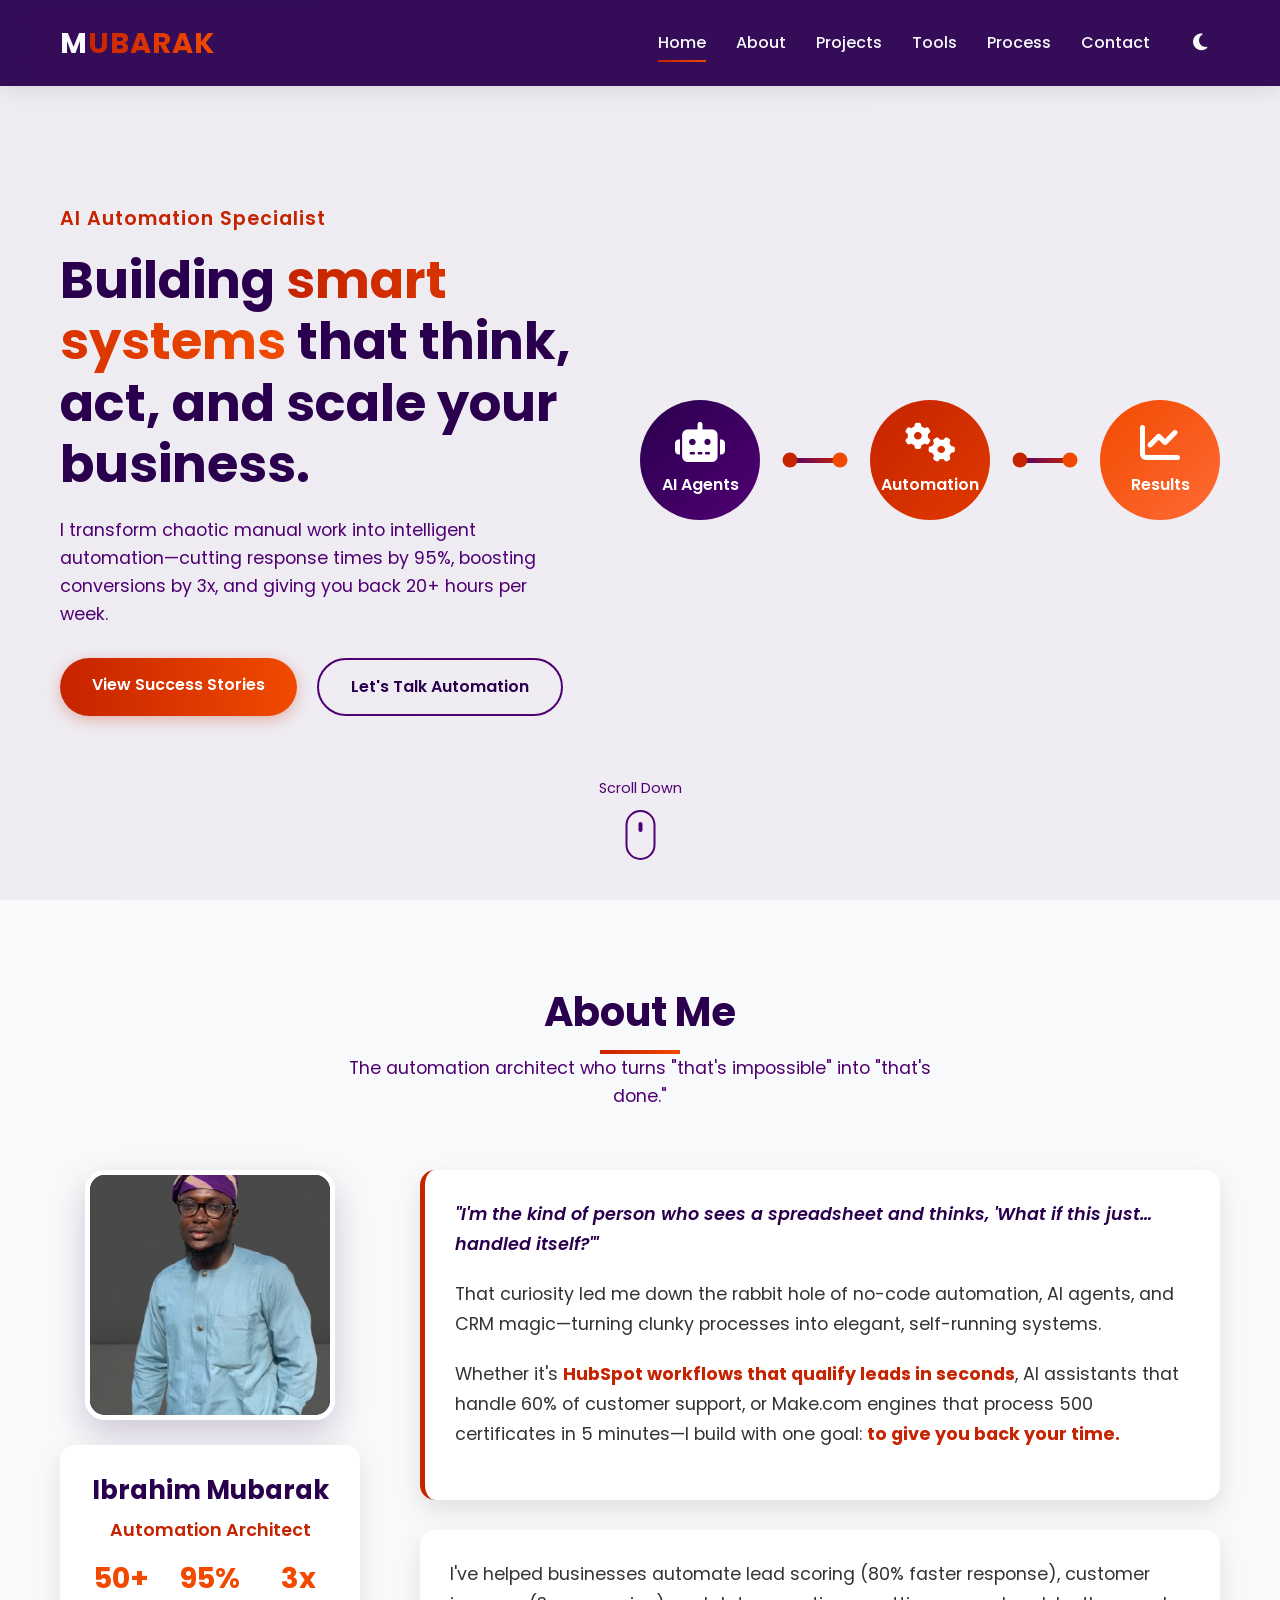
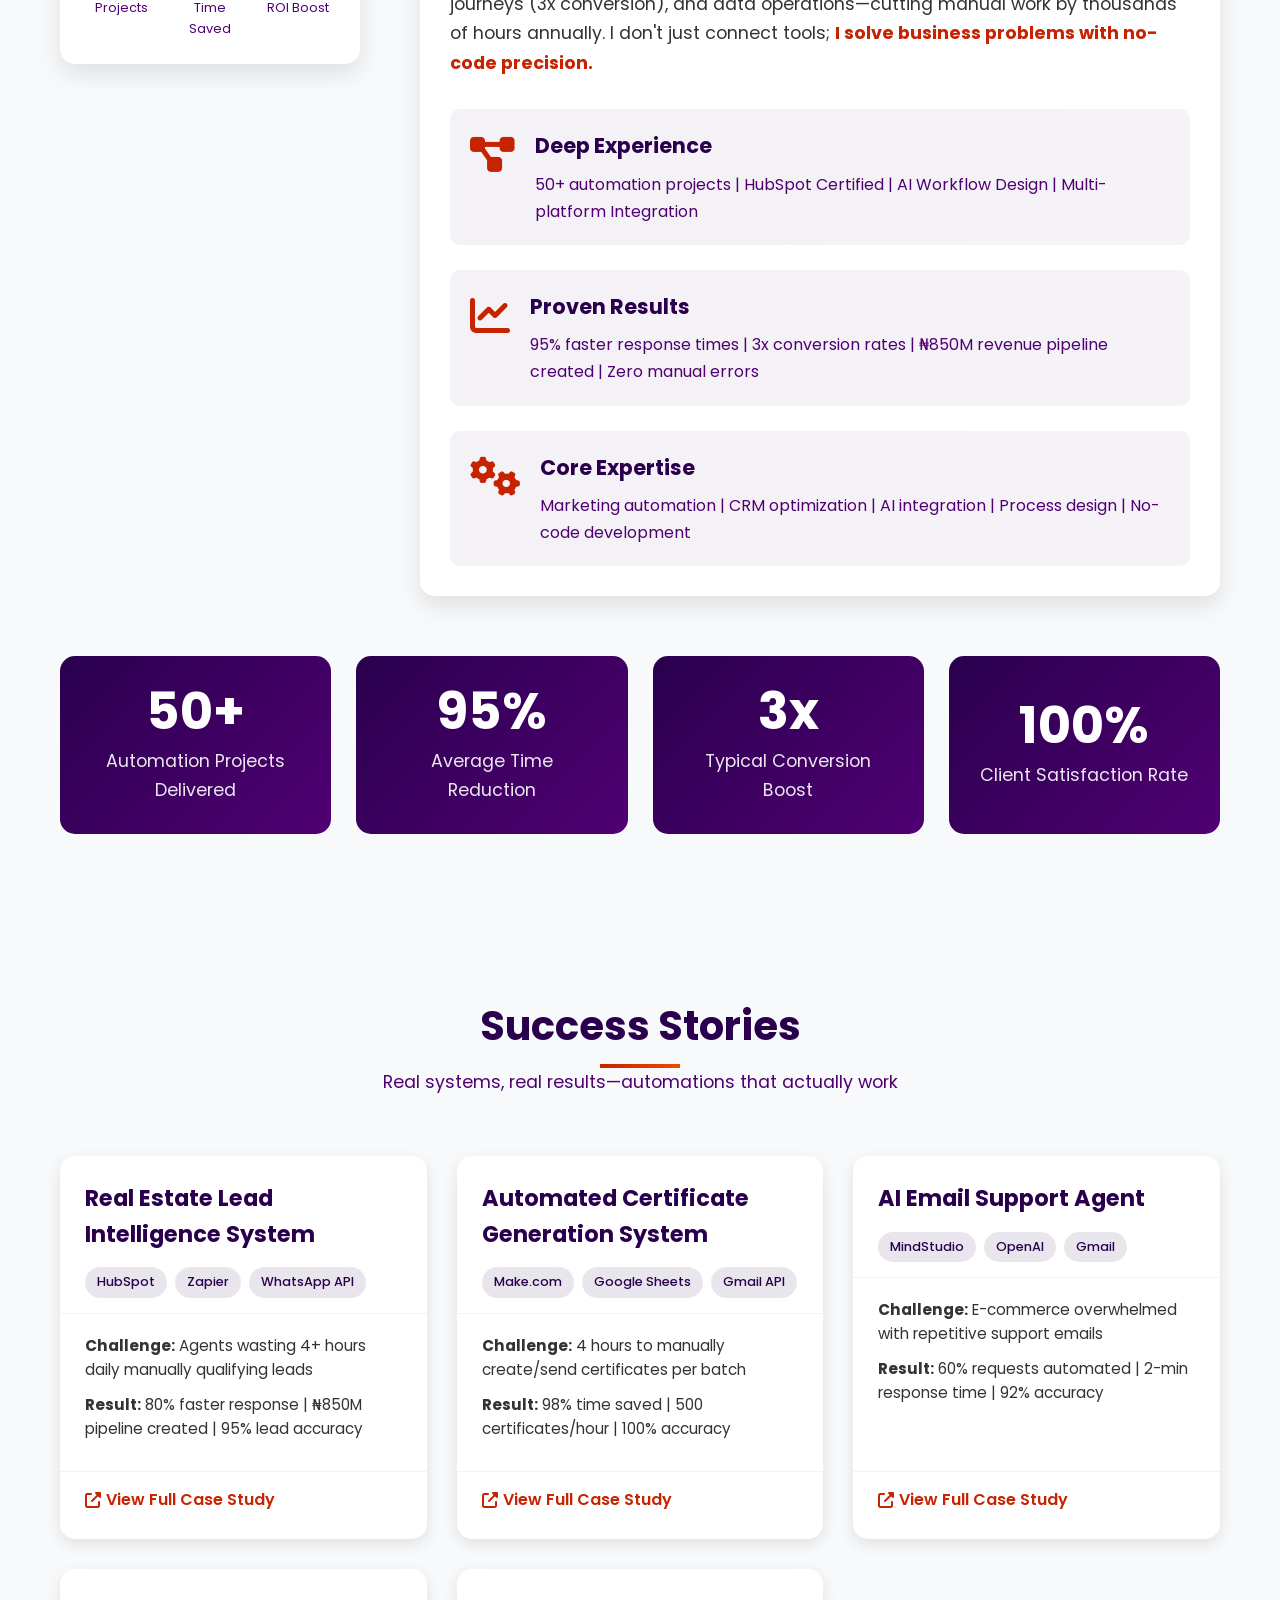
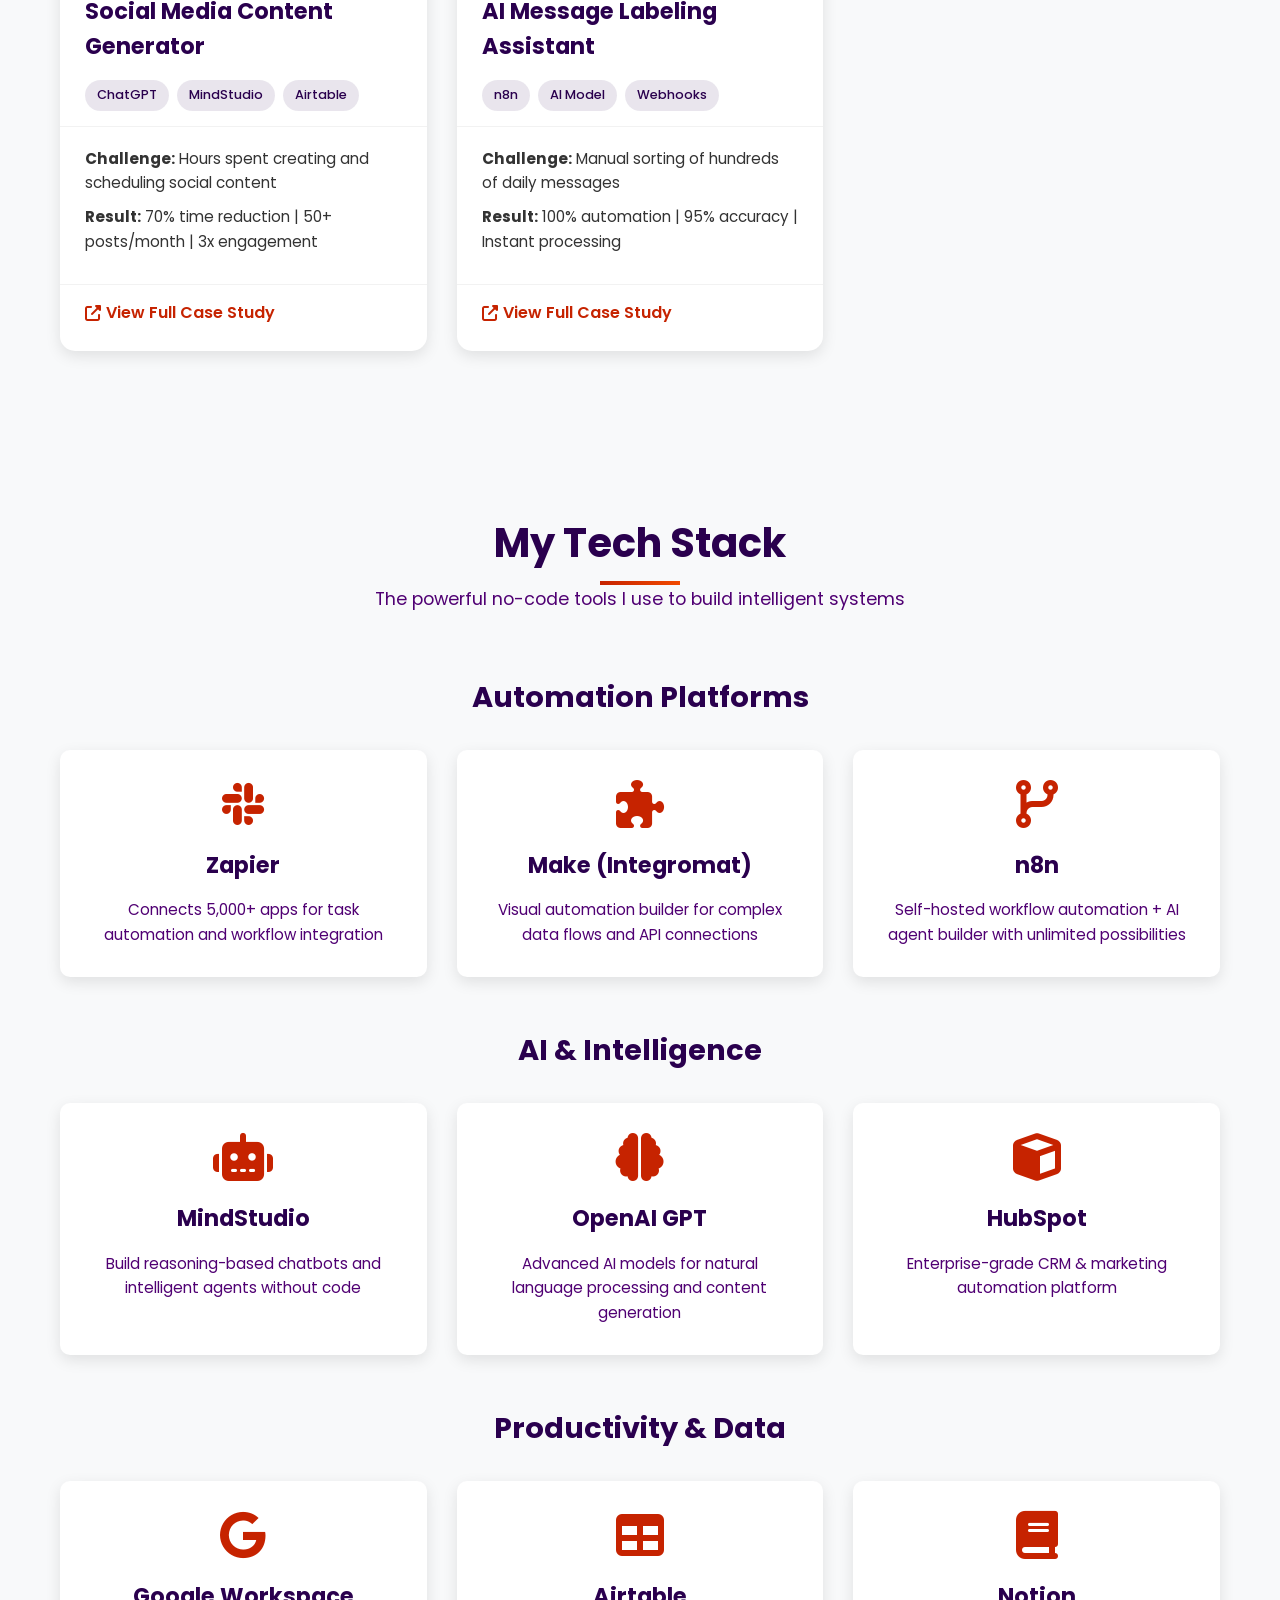
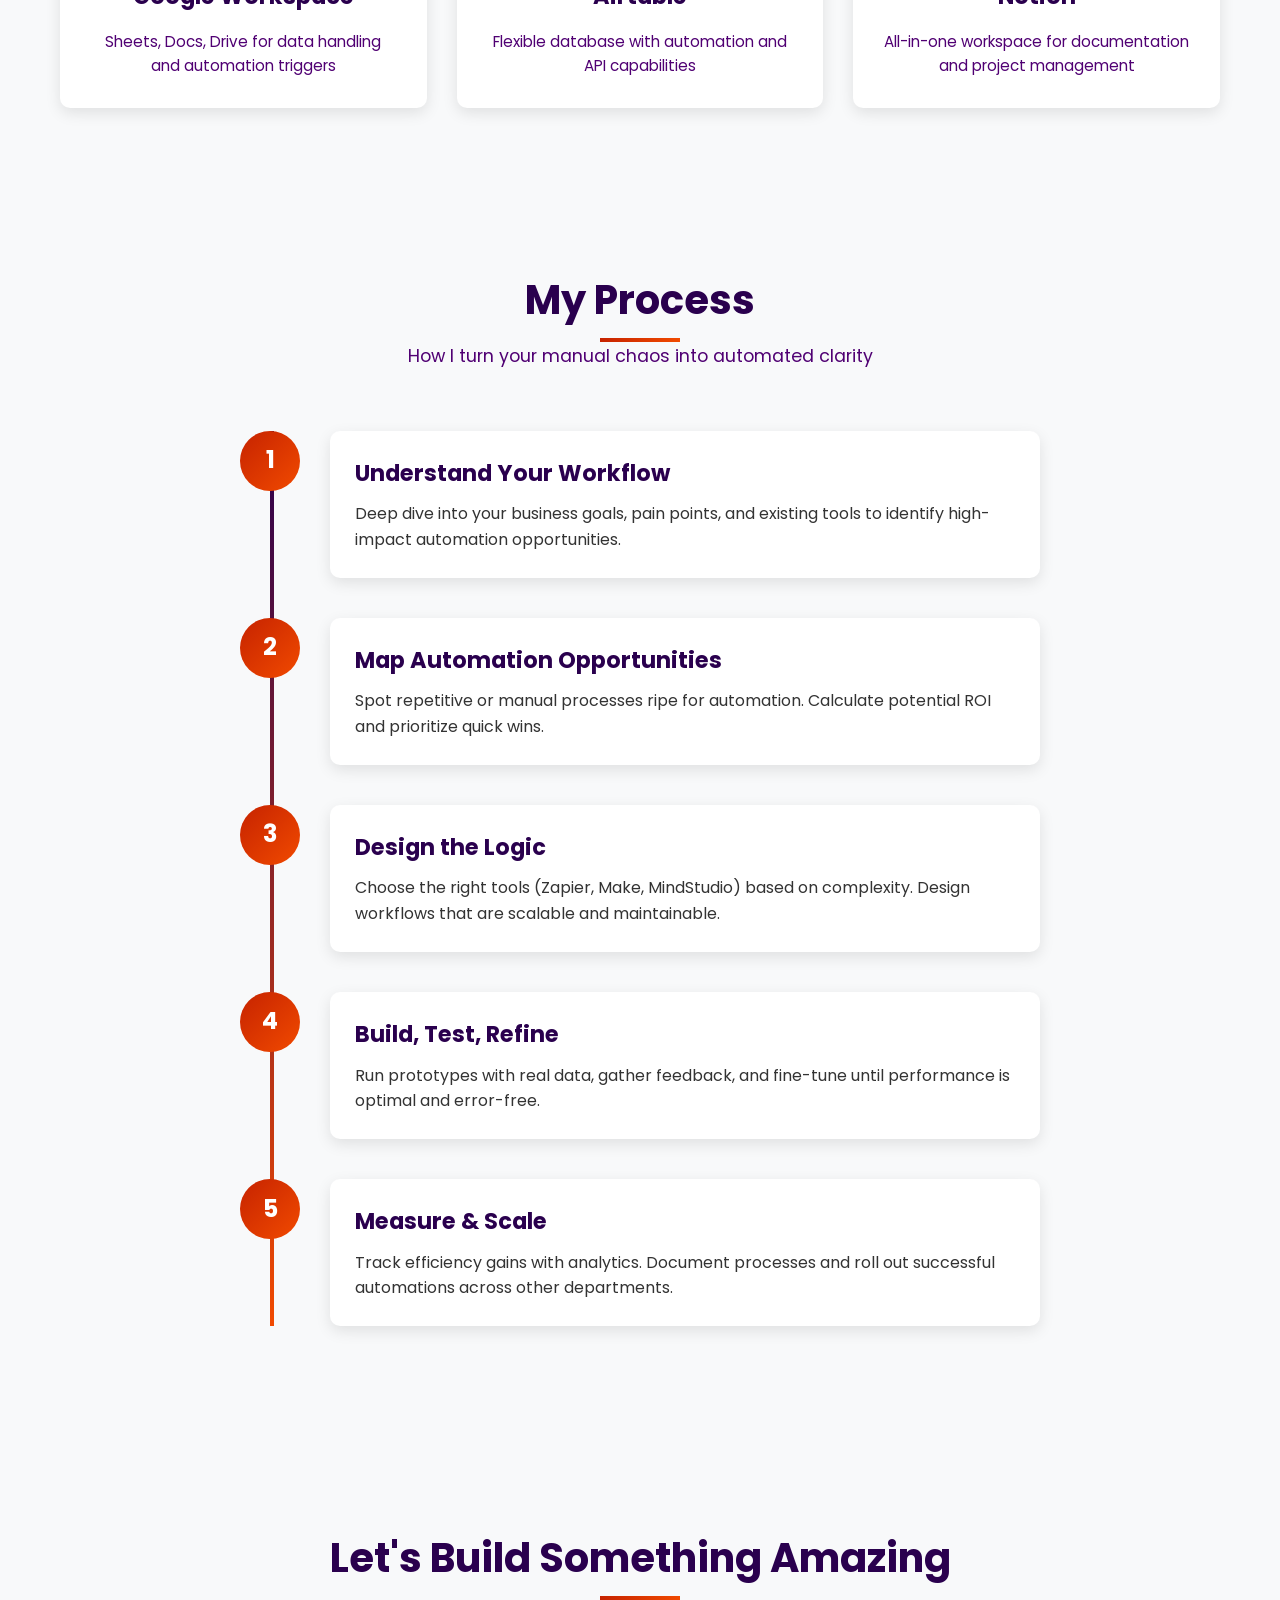
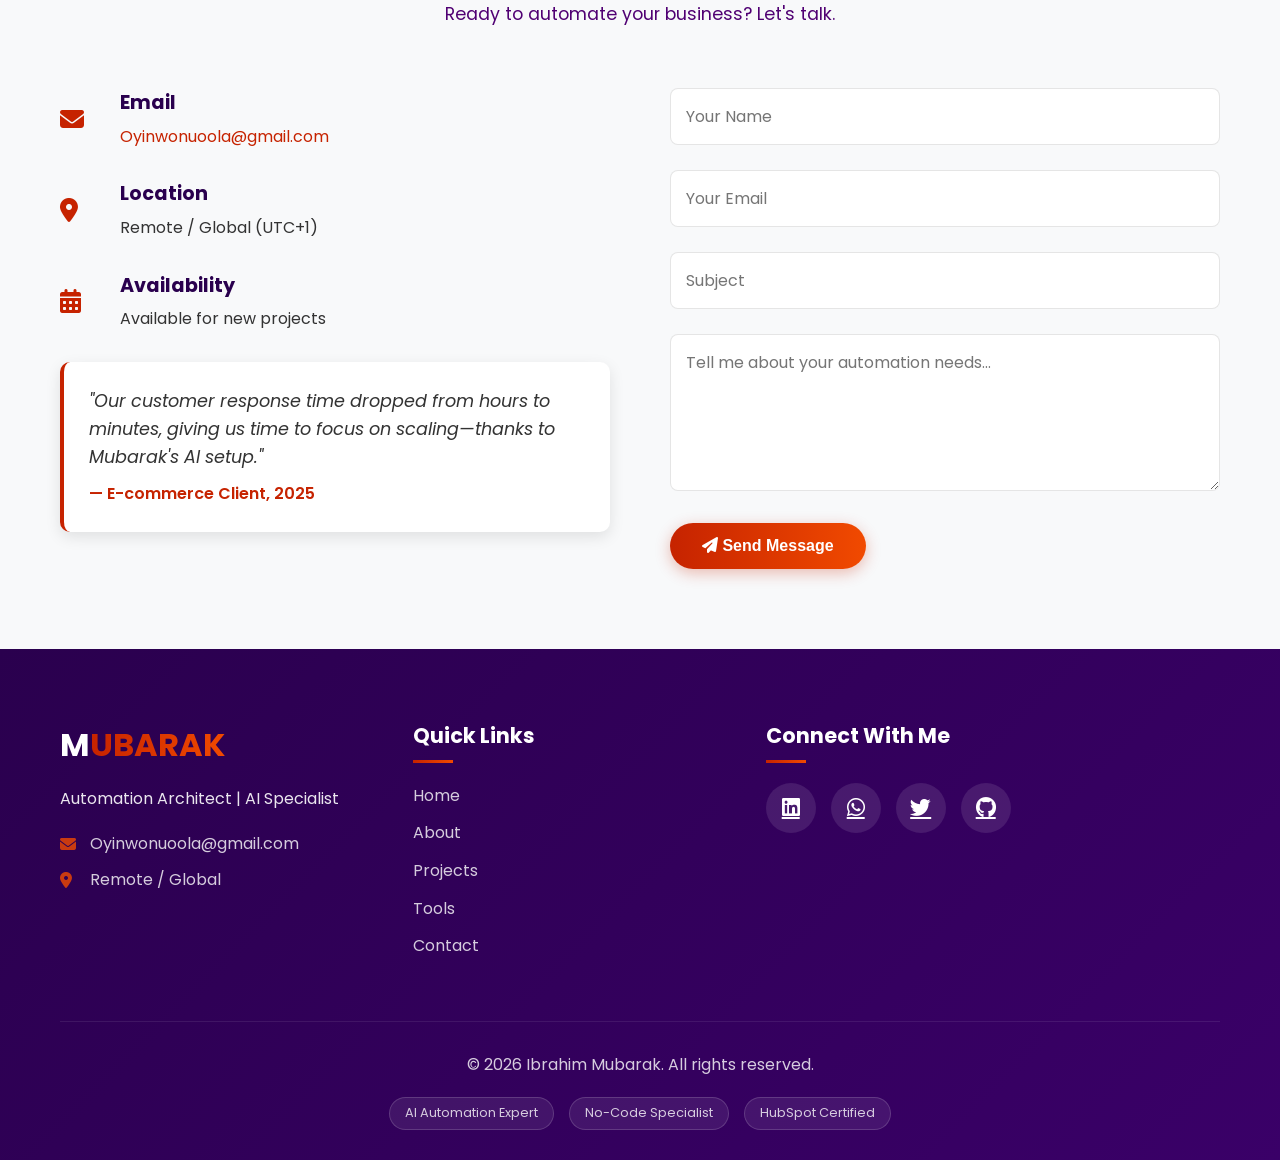
==== commit a831796e: "Add files via upload" ====
--- a/index.html
+++ b/index.html
@@ -1,138 +1,603 @@
-<!DOCTYPE html>
-<html lang="en">
-<head>
-<meta charset="utf-8">
-<meta name="viewport" content="width=device-width, initial-scale=1">
-<title>Automation Case Studies — Mubarak Ibrahim</title>
-<meta name="description" content="Five automation builds, fully documented: real estate lead scoring (HubSpot), certificate generation (Make.com), AI support agent (MindStudio), social content engine (Airtable) and inbox routing (n8n). With screenshots.">
-<meta name="author" content="Mubarak Ibrahim">
-<meta name="robots" content="index, follow, max-image-preview:large">
-<link rel="canonical" href="https://oyinwonuoola.github.io/my-website/case-studies.html">
-<meta property="og:type" content="website">
-<meta property="og:title" content="Automation Case Studies — Mubarak Ibrahim">
-<meta property="og:description" content="Five automation builds, fully documented with screenshots and results.">
-<meta property="og:url" content="https://oyinwonuoola.github.io/my-website/case-studies.html">
-<meta property="og:image" content="https://oyinwonuoola.github.io/my-website/Profile.jpg">
-<script type="application/ld+json">
-{
-  "@context": "https://schema.org",
-  "@type": "CollectionPage",
-  "name": "Automation Case Studies — Mubarak Ibrahim",
-  "url": "https://oyinwonuoola.github.io/my-website/case-studies.html",
-  "author": {"@type": "Person", "name": "Mubarak Ibrahim",
-             "jobTitle": "Growth Operations & Marketing Automation Specialist"},
-  "hasPart": [
-    {{"@type": "CreativeWork", "name": "Real Estate Lead AI", "url": "https://oyinwonuoola.github.io/my-website/case-studies.html#lead-qualification"}},    {{"@type": "CreativeWork", "name": "Auto-Certificate Engine", "url": "https://oyinwonuoola.github.io/my-website/case-studies.html#certificate-system"}},    {{"@type": "CreativeWork", "name": "AI Support Agent", "url": "https://oyinwonuoola.github.io/my-website/case-studies.html#email-support"}},    {{"@type": "CreativeWork", "name": "Social Content Engine", "url": "https://oyinwonuoola.github.io/my-website/case-studies.html#social-media"}},    {{"@type": "CreativeWork", "name": "Smart Inbox Router", "url": "https://oyinwonuoola.github.io/my-website/case-studies.html#email-labeling"}}
-  ]
-}
-</script>
-<style>
-  *{box-sizing:border-box}
-  body{margin:0;background:#fbfaf8;color:#1a1a1a;font-family:-apple-system,BlinkMacSystemFont,"Segoe UI",Roboto,Helvetica,Arial,sans-serif;line-height:1.65;-webkit-font-smoothing:antialiased}
-  .wrap{max-width:900px;margin:0 auto;padding:0 24px 90px}
-  header.top{background:#0b1220;color:#fff;padding:44px 24px 40px}
-  .top-in{max-width:900px;margin:0 auto}
-  .back{color:#f5a623;font-size:14px;font-weight:700;text-decoration:none}
-  h1{font-size:34px;line-height:1.18;margin:14px 0 10px;font-weight:800;letter-spacing:-.02em}
-  .sub{color:#b6c2d4;font-size:16px;margin:0;max-width:640px}
-  h2.sec{font-size:12px;letter-spacing:.16em;text-transform:uppercase;color:#b4760a;font-weight:800;margin:52px 0 4px}
-  .cs{background:#fff;border:1px solid #e6e2db;border-radius:16px;padding:30px 32px;margin:18px 0;scroll-margin-top:20px}
-  .cs h3{font-size:25px;margin:0 0 6px;font-weight:800;letter-spacing:-.015em}
-  .cs .desc{font-size:16px;color:#4a4a4a;margin:0 0 20px}
-  .tags{display:flex;flex-wrap:wrap;gap:7px;margin:0 0 22px}
-  .tag{font-size:12px;font-weight:700;background:#f3f0ea;color:#5c5548;border:1px solid #e6e2db;padding:5px 11px;border-radius:6px}
-  .stats{display:grid;grid-template-columns:repeat(4,1fr);gap:12px;margin:0 0 24px}
-  .stat{background:#0b1220;color:#fff;border-radius:11px;padding:16px 14px;text-align:center}
-  .stat b{display:block;font-size:23px;font-weight:800;color:#f5a623;line-height:1.15}
-  .stat span{font-size:11.5px;color:#a9b6c8;display:block;margin-top:5px}
-  .block{margin:0 0 18px}
-  .block h4{font-size:11px;letter-spacing:.13em;text-transform:uppercase;color:#8a857c;font-weight:800;margin:0 0 6px}
-  .block p{margin:0;font-size:15.5px;color:#333}
-  ul.feat{margin:0;padding-left:20px;font-size:15px;color:#333;columns:2;column-gap:28px}
-  ul.feat li{margin-bottom:5px}
-  .media{display:grid;grid-template-columns:1fr 1fr;gap:14px;margin:0}
-  figure{margin:0}
-  figure img{width:100%;border:1px solid #e6e2db;border-radius:10px;display:block;background:#f3f0ea}
-  figcaption{font-size:12.5px;color:#7c766c;margin-top:6px;font-weight:600}
-  .result{margin:20px 0 0}
-  .result a{color:#b4760a;font-weight:700;font-size:15px}
-  footer.foot{margin-top:56px;padding-top:24px;border-top:1px solid #e6e2db;font-size:14.5px;color:#666}
-  footer.foot a{color:#b4760a;font-weight:700}
-  @media(max-width:720px){.stats{grid-template-columns:1fr 1fr}.media{grid-template-columns:1fr}ul.feat{columns:1}.cs{padding:22px 20px}h1{font-size:27px}}
-</style>
-</head>
-<body>
-<header class="top"><div class="top-in">
-  <a class="back" href="index.html">&larr; Back to portfolio</a>
-  <h1>Automation Case Studies</h1>
-  <p class="sub">Five systems, fully documented — the problem, the build, the tools, the
-  result, and screenshots from inside each one. This page needs no JavaScript, so it can be
-  read by any browser, crawler or assistant.</p>
-</div></header>
-<div class="wrap">
-
-  <h2 class="sec">01 — Real Estate</h2>
-  <article class="cs" id="lead-qualification">
-    <h3>Real Estate Lead AI</h3>
-    <p class="desc">A fully autonomous HubSpot automation engine that scores, segments, and routes leads in real-time, replacing manual qualification teams.</p>
-    <div class="tags"><span class="tag">HubSpot</span><span class="tag">Zapier</span><span class="tag">WhatsApp API</span></div>
-    <div class="stats"><div class="stat"><b>-80%</b><span>Response Time</span></div><div class="stat"><b>₦850M</b><span>Pipeline Value</span></div><div class="stat"><b>95%</b><span>Lead Accuracy</span></div><div class="stat"><b>+40%</b><span>Viewings</span></div></div>
-    <div class="block"><h4>Overview</h4><p>Real estate agents were wasting 4+ hours daily manually qualifying leads from forms. I built a smart scoring system with automatic WhatsApp notifications and agent assignment based on property value and location.</p></div>
-    <div class="block"><h4>What it does</h4><ul class="feat"><li>Real-time lead scoring algorithm based on budget and timeline</li><li>Automatic WhatsApp notification (under 3 mins)</li><li>Round-robin agent assignment for hot leads</li><li>Nurture sequences for cold leads</li></ul></div>
-    <div class="block"><h4>Evidence</h4><div class="media"><figure><img src="Image/Projects/Lead%20Qualification/dashboard.webp" alt="Lead Scoring Dashboard — Real Estate Lead AI" loading="lazy"><figcaption>Lead Scoring Dashboard</figcaption></figure><figure><img src="Image/Projects/Lead%20Qualification/workflow.webp" alt="Automation Workflow — Real Estate Lead AI" loading="lazy"><figcaption>Automation Workflow</figcaption></figure></div></div>
-    <p class="result"><a href="index.html#projects">Open the interactive version &rarr;</a></p>
-  </article>
-  <h2 class="sec">02 — Education</h2>
-  <article class="cs" id="certificate-system">
-    <h3>Auto-Certificate Engine</h3>
-    <p class="desc">No-code system generating and delivering 500+ personalized PDF certificates in minutes using Google Workspace and Make.com.</p>
-    <div class="tags"><span class="tag">Make.com</span><span class="tag">Google Slides</span><span class="tag">Gmail API</span></div>
-    <div class="stats"><div class="stat"><b>98%</b><span>Time Saved</span></div><div class="stat"><b>500/hr</b><span>Throughput</span></div><div class="stat"><b>0%</b><span>Error Rate</span></div><div class="stat"><b>5min</b><span>Setup Time</span></div></div>
-    <div class="block"><h4>Overview</h4><p>Manually creating certificates took 4+ hours per batch. This solution automated the entire process: triggering from a spreadsheet, generating the PDF from a slide template, and emailing it with a custom message.</p></div>
-    <div class="block"><h4>What it does</h4><ul class="feat"><li>Batch processing for unlimited participants</li><li>Dynamic text replacement in Google Slides</li><li>Automatic PDF conversion and email attachment</li><li>Delivery status tracking in Sheets</li></ul></div>
-    <div class="block"><h4>Evidence</h4><div class="media"><figure><img src="Image/Projects/Certificate/Template.webp" alt="Dynamic Template Design — Auto-Certificate Engine" loading="lazy"><figcaption>Dynamic Template Design</figcaption></figure></div></div>
-    <p class="result"><a href="index.html#projects">Open the interactive version &rarr;</a></p>
-  </article>
-  <h2 class="sec">03 — AI Support</h2>
-  <article class="cs" id="email-support">
-    <h3>AI Support Agent</h3>
-    <p class="desc">MindStudio-powered AI agent that reads, understands, and drafts responses to customer support tickets with human-like accuracy.</p>
-    <div class="tags"><span class="tag">MindStudio</span><span class="tag">OpenAI</span><span class="tag">Gmail</span></div>
-    <div class="stats"><div class="stat"><b>60%</b><span>Automation</span></div><div class="stat"><b>2min</b><span>Avg Response</span></div><div class="stat"><b>24/7</b><span>Availability</span></div><div class="stat"><b>4.8/5</b><span>CSAT</span></div></div>
-    <div class="block"><h4>Overview</h4><p>E-commerce support was overwhelmed. This agent connects to the inbox, analyzes intent, checks the knowledge base, and either drafts a response for approval or replies directly to common queries.</p></div>
-    <div class="block"><h4>What it does</h4><ul class="feat"><li>Intent classification (Refund, Status, FAQ)</li><li>Sentiment analysis for escalation</li><li>Context-aware response generation</li><li>Learning loop from human corrections</li></ul></div>
-    <div class="block"><h4>Evidence</h4><div class="media"><figure><img src="Image/Projects/Email%20Support/workflow.webp" alt="Logic Flow — AI Support Agent" loading="lazy"><figcaption>Logic Flow</figcaption></figure><figure><img src="Image/Projects/Email%20Support/Agent%20response.webp" alt="AI Generated Response — AI Support Agent" loading="lazy"><figcaption>AI Generated Response</figcaption></figure></div></div>
-    <p class="result"><a href="index.html#projects">Open the interactive version &rarr;</a></p>
-  </article>
-  <h2 class="sec">04 — Content</h2>
-  <article class="cs" id="social-media">
-    <h3>Social Content Engine</h3>
-    <p class="desc">End-to-end social media automation from ideation to publishing using AI and Airtable.</p>
-    <div class="tags"><span class="tag">ChatGPT</span><span class="tag">Airtable</span><span class="tag">Buffer</span></div>
-    <div class="stats"><div class="stat"><b>70%</b><span>Time Saved</span></div><div class="stat"><b>50 posts</b><span>Output</span></div><div class="stat"><b>3x</b><span>Engagement</span></div></div>
-    <div class="block"><h4>Overview</h4><p>Content creation is a bottleneck. This system takes a topic, generates captions/hashtags via GPT-4, creates image prompts, creates the record in Airtable for approval, and schedules it.</p></div>
-    <div class="block"><h4>What it does</h4><ul class="feat"><li>AI Topic research &amp; caption writing</li><li>Approval workflow in Airtable</li><li>Multi-platform formatting</li><li>Automated Scheduling</li></ul></div>
-    <div class="block"><h4>Evidence</h4><div class="media"><figure><img src="Image/Projects/Social%20media%20content/Scheduling%20output.webp" alt="Content Calendar — Social Content Engine" loading="lazy"><figcaption>Content Calendar</figcaption></figure></div></div>
-    <p class="result"><a href="index.html#projects">Open the interactive version &rarr;</a></p>
-  </article>
-  <h2 class="sec">05 — Classification</h2>
-  <article class="cs" id="email-labeling">
-    <h3>Smart Inbox Router</h3>
-    <p class="desc">n8n workflow using AI to classify and route high-volume incoming messages.</p>
-    <div class="tags"><span class="tag">n8n</span><span class="tag">Webhooks</span><span class="tag">NLP</span></div>
-    <div class="stats"><div class="stat"><b>0%</b><span>Manual Work</span></div><div class="stat"><b>95%</b><span>Accuracy</span></div><div class="stat"><b>Instant</b><span>Speed</span></div></div>
-    <div class="block"><h4>Overview</h4><p>Classifying hundreds of emails manually is wasteful. This n8n workflow intercepts messages, sends them to an LLM for categorization (Sales, Support, Spam), and routes them to the correct department.</p></div>
-    <div class="block"><h4>What it does</h4><ul class="feat"><li>Custom AI classification rules</li><li>Slack notifications for high-priority leads</li><li>Spam filtering</li><li>Weekly reporting</li></ul></div>
-    <div class="block"><h4>Evidence</h4><div class="media"><figure><img src="Image/Projects/Email%20label%20assistant/Labeling%20sample.webp" alt="Classification Dashboard — Smart Inbox Router" loading="lazy"><figcaption>Classification Dashboard</figcaption></figure><figure><img src="Image/Projects/Email%20label%20assistant/workflow.webp" alt="n8n Workflow — Smart Inbox Router" loading="lazy"><figcaption>n8n Workflow</figcaption></figure></div></div>
-    <p class="result"><a href="index.html#projects">Open the interactive version &rarr;</a></p>
-  </article>
-<footer class="foot">
-  <p><strong>Mubarak Ibrahim</strong> — Growth Ops &amp; Marketing Automation Specialist<br>
-  Ads &rarr; Data &rarr; Automation · Remote, Nigeria (UTC+1) · Available for freelance &amp; full-time</p>
-  <p><a href="/cdn-cgi/l/email-protection#d09fa9b9bea7bfbea5bfbfbcb190b7bdb1b9bcfeb3bfbd"><span class="__cf_email__" data-cfemail="eea19787809981809b8181828fae89838f8782c08d8183">[email&#160;protected]</span></a> ·
-     <a href="https://www.linkedin.com/in/ibrahim-mubarak-333363290">LinkedIn</a> ·
-     <a href="index.html">Main portfolio</a></p>
-</footer>
-</div>
-<script data-cfasync="false" src="/cdn-cgi/scripts/5c5dd728/cloudflare-static/email-decode.min.js"></script><script>(function(){function c(){var b=a.contentDocument||(a.contentWindow&&a.contentWindow.document);if(b){var d=b.createElement('script');d.innerHTML="window.__CF$cv$params={r:'a3a80ae4acb0d315',t:'MTc4OTMxMTg0Nw=='};var a=document.createElement('script');a.src='/cdn-cgi/challenge-platform/scripts/jsd/main.js';document.getElementsByTagName('head')[0].appendChild(a);";b.getElementsByTagName('head')[0].appendChild(d)}}if(document.body){var a=document.createElement('iframe');a.height=1;a.width=1;a.style.position='absolute';a.style.top=0;a.style.left=0;a.style.border='none';a.style.visibility='hidden';document.body.appendChild(a);if('loading'!==document.readyState)c();else if(window.addEventListener)document.addEventListener('DOMContentLoaded',c);else{var e=document.onreadystatechange||function(){};document.onreadystatechange=function(b){e(b);'loading'!==document.readyState&&(document.onreadystatechange=e,c())}}}})();</script></body>
-</html>
+<!DOCTYPE html>
+<html lang="en">
+<head>
+    <!-- Google tag (gtag.js) -->
+<script async src="https://www.googletagmanager.com/gtag/js?id=G-VQ1945Z1V8"></script>
+<script>
+  window.dataLayer = window.dataLayer || [];
+  function gtag(){dataLayer.push(arguments);}
+  gtag('js', new Date());
+
+  gtag('config', 'G-VQ1945Z1V8');
+</script>
+    <meta charset="UTF-8">
+    <meta name="viewport" content="width=device-width, initial-scale=1.0, maximum-scale=5.0">
+    <meta name="apple-mobile-web-app-capable" content="yes">
+    <meta name="apple-mobile-web-app-status-bar-style" content="black-translucent">
+    
+    <!-- SEO Meta Tags -->
+    <title>Ibrahim Mubarak - AI Automation & No-Code Specialist | Portfolio</title>
+    <meta name="description" content="AI Automation Specialist helping businesses save 95% time with intelligent workflows. HubSpot Certified | Make.com Expert | 50+ Projects Delivered.">
+    <meta name="keywords" content="AI automation, no-code, HubSpot, Make.com, workflow automation, CRM specialist">
+    <meta name="author" content="Ibrahim Mubarak">
+    
+    <!-- Open Graph Meta Tags -->
+    <meta property="og:title" content="Ibrahim Mubarak - AI Automation Specialist">
+    <meta property="og:description" content="Turning manual chaos into intelligent systems. 50+ automation projects | 95% time saved | 3x conversion boost.">
+    <meta property="og:type" content="website">
+    <meta property="og:image" content="Profile.jpg">
+    
+    <!-- Stylesheets -->
+    <link rel="stylesheet" href="style.css">
+    <link rel="stylesheet" href="https://cdnjs.cloudflare.com/ajax/libs/font-awesome/6.4.0/css/all.min.css">
+    <link rel="preconnect" href="https://fonts.googleapis.com">
+    <link rel="preconnect" href="https://fonts.gstatic.com" crossorigin>
+    <link href="https://fonts.googleapis.com/css2?family=Poppins:wght@300;400;500;600;700&family=Roboto+Mono:wght@300;400;500&display=swap" rel="stylesheet">
+    
+    <!-- Favicon -->
+<link rel="icon" type="image/x-icon" href="favicon.ico">
+<link rel="icon" type="image/png" sizes="32x32" href="favicon-32x32.png">
+<link rel="icon" type="image/png" sizes="16x16" href="favicon-16x16.png">
+<link rel="apple-touch-icon" sizes="180x180" href="apple-touch-icon.png">
+</head>
+<body>
+    <!-- Navigation Bar -->
+    <nav class="navbar">
+        <div class="container">
+            <a href="#home" class="logo">M<span>UBARAK</span></a>
+            <div class="nav-toggle" id="navToggle" aria-label="Toggle navigation">
+                <span></span>
+                <span></span>
+                <span></span>
+            </div>
+            <ul class="nav-menu">
+                <li><a href="#home" class="nav-link active">Home</a></li>
+                <li><a href="#about" class="nav-link">About</a></li>
+                <li><a href="#projects" class="nav-link">Projects</a></li>
+                <li><a href="#tools" class="nav-link">Tools</a></li>
+                <li><a href="#process" class="nav-link">Process</a></li>
+                <li><a href="#contact" class="nav-link">Contact</a></li>
+                <li class="theme-toggle">
+                    <button id="themeToggle" aria-label="Toggle dark mode">
+                        <i class="fas fa-moon"></i>
+                    </button>
+                </li>
+            </ul>
+        </div>
+    </nav>
+
+    <!-- Home Section -->
+    <section id="home" class="section home-section">
+        <div class="container">
+            <div class="home-content">
+                <div class="home-text">
+                    <h5 class="subtitle">AI Automation Specialist</h5>
+                    <h1 class="main-title">Building <span class="highlight">smart systems</span> that think, act, and scale your business.</h1>
+                    <p class="description">I transform chaotic manual work into intelligent automation—cutting response times by 95%, boosting conversions by 3x, and giving you back 20+ hours per week.</p>
+                    <div class="cta-buttons">
+                        <a href="#projects" class="btn btn-primary">View Success Stories</a>
+                        <a href="#contact" class="btn btn-secondary">Let's Talk Automation</a>
+                    </div>
+                </div>
+                <div class="home-visual">
+                    <div class="visual-container">
+                        <div class="automation-visual">
+                            <div class="node node-1">
+                                <i class="fas fa-robot"></i>
+                                <p>AI Agents</p>
+                            </div>
+                            <div class="connector"></div>
+                            <div class="node node-2">
+                                <i class="fas fa-cogs"></i>
+                                <p>Automation</p>
+                            </div>
+                            <div class="connector"></div>
+                            <div class="node node-3">
+                                <i class="fas fa-chart-line"></i>
+                                <p>Results</p>
+                            </div>
+                        </div>
+                    </div>
+                </div>
+            </div>
+            <div class="scroll-indicator">
+                <span>Scroll Down</span>
+                <div class="mouse">
+                    <div class="wheel"></div>
+                </div>
+            </div>
+        </div>
+    </section>
+
+    <!-- About Section -->
+    <section id="about" class="section about-section">
+        <div class="container">
+            <div class="section-header">
+                <h2 class="section-title">About Me</h2>
+                <p class="section-subtitle">The automation architect who turns "that's impossible" into "that's done."</p>
+            </div>
+            <div class="about-content">
+                <!-- Profile Picture Column -->
+                <div class="profile-picture-container">
+                    <div class="profile-picture">
+                        <img src="Profile.jpg" alt="Ibrahim Mubarak - AI Automation Specialist" loading="lazy">
+                    </div>
+                    <div class="profile-quick-info">
+                        <h4>Ibrahim Mubarak</h4>
+                        <p class="title">Automation Architect</p>
+                        <div class="quick-stats">
+                            <div class="stat">
+                                <span class="number">50+</span>
+                                <span class="label">Projects</span>
+                            </div>
+                            <div class="stat">
+                                <span class="number">95%</span>
+                                <span class="label">Time Saved</span>
+                            </div>
+                            <div class="stat">
+                                <span class="number">3x</span>
+                                <span class="label">ROI Boost</span>
+                            </div>
+                        </div>
+                    </div>
+                </div>
+                
+                <!-- About Text Column -->
+                <div class="about-text">
+                    <div class="about-intro">
+                        <p class="intro-quote">
+                            "I'm the kind of person who sees a spreadsheet and thinks, 'What if this just… handled itself?'"
+                        </p>
+                        <p>
+                            That curiosity led me down the rabbit hole of no-code automation, AI agents, and CRM magic—turning clunky processes into elegant, self-running systems.
+                        </p>
+                        <p>
+                            Whether it's <strong>HubSpot workflows that qualify leads in seconds</strong>, AI assistants that handle 60% of customer support, or Make.com engines that process 500 certificates in 5 minutes—I build with one goal: <strong>to give you back your time.</strong>
+                        </p>
+                    </div>
+                    
+                    <div class="about-details">
+                        <p>
+                            I've helped businesses automate lead scoring (80% faster response), customer journeys (3x conversion), and data operations—cutting manual work by thousands of hours annually. I don't just connect tools; <strong>I solve business problems with no-code precision.</strong>
+                        </p>
+                        
+                        <div class="experience-grid">
+                            <div class="experience-item">
+                                <i class="fas fa-project-diagram"></i>
+                                <div>
+                                    <h4>Deep Experience</h4>
+                                    <p>50+ automation projects | HubSpot Certified | AI Workflow Design | Multi-platform Integration</p>
+                                </div>
+                            </div>
+                            
+                            <div class="experience-item">
+                                <i class="fas fa-chart-line"></i>
+                                <div>
+                                    <h4>Proven Results</h4>
+                                    <p>95% faster response times | 3x conversion rates | ₦850M revenue pipeline created | Zero manual errors</p>
+                                </div>
+                            </div>
+                            
+                            <div class="experience-item">
+                                <i class="fas fa-cogs"></i>
+                                <div>
+                                    <h4>Core Expertise</h4>
+                                    <p>Marketing automation | CRM optimization | AI integration | Process design | No-code development</p>
+                                </div>
+                            </div>
+                        </div>
+                    </div>
+                </div>
+            </div>
+            
+            <!-- Stats Section -->
+            <div class="about-stats">
+                <div class="stat-card">
+                    <h3>50+</h3>
+                    <p>Automation Projects Delivered</p>
+                </div>
+                <div class="stat-card">
+                    <h3>95%</h3>
+                    <p>Average Time Reduction</p>
+                </div>
+                <div class="stat-card">
+                    <h3>3x</h3>
+                    <p>Typical Conversion Boost</p>
+                </div>
+                <div class="stat-card">
+                    <h3>100%</h3>
+                    <p>Client Satisfaction Rate</p>
+                </div>
+            </div>
+        </div>
+    </section>
+
+    <!-- Projects Section -->
+    <section id="projects" class="section projects-section">
+        <div class="container">
+            <div class="section-header">
+                <h2 class="section-title">Success Stories</h2>
+                <p class="section-subtitle">Real systems, real results—automations that actually work</p>
+            </div>
+            <div class="projects-grid">
+                <!-- Project 1: Lead Qualification -->
+                <div class="project-card" data-project="lead-qualification">
+                    <div class="project-header">
+                        <h3>Real Estate Lead Intelligence System</h3>
+                        <div class="project-tags">
+                            <span class="tag">HubSpot</span>
+                            <span class="tag">Zapier</span>
+                            <span class="tag">WhatsApp API</span>
+                        </div>
+                    </div>
+                    <div class="project-body">
+                        <p><strong>Challenge:</strong> Agents wasting 4+ hours daily manually qualifying leads</p>
+                        <p><strong>Result:</strong> 80% faster response | ₦850M pipeline created | 95% lead accuracy</p>
+                    </div>
+                    <div class="project-footer">
+                        <a href="#" class="project-link view-details" data-project="lead-qualification">
+                            <i class="fas fa-external-link-alt"></i> View Full Case Study
+                        </a>
+                    </div>
+                </div>
+
+                <!-- Project 2: Certificate System -->
+                <div class="project-card" data-project="certificate-system">
+                    <div class="project-header">
+                        <h3>Automated Certificate Generation System</h3>
+                        <div class="project-tags">
+                            <span class="tag">Make.com</span>
+                            <span class="tag">Google Sheets</span>
+                            <span class="tag">Gmail API</span>
+                        </div>
+                    </div>
+                    <div class="project-body">
+                        <p><strong>Challenge:</strong> 4 hours to manually create/send certificates per batch</p>
+                        <p><strong>Result:</strong> 98% time saved | 500 certificates/hour | 100% accuracy</p>
+                    </div>
+                    <div class="project-footer">
+                        <a href="#" class="project-link view-details" data-project="certificate-system">
+                            <i class="fas fa-external-link-alt"></i> View Full Case Study
+                        </a>
+                    </div>
+                </div>
+
+                <!-- Project 3: Email Support -->
+                <div class="project-card" data-project="email-support">
+                    <div class="project-header">
+                        <h3>AI Email Support Agent</h3>
+                        <div class="project-tags">
+                            <span class="tag">MindStudio</span>
+                            <span class="tag">OpenAI</span>
+                            <span class="tag">Gmail</span>
+                        </div>
+                    </div>
+                    <div class="project-body">
+                        <p><strong>Challenge:</strong> E-commerce overwhelmed with repetitive support emails</p>
+                        <p><strong>Result:</strong> 60% requests automated | 2-min response time | 92% accuracy</p>
+                    </div>
+                    <div class="project-footer">
+                        <a href="#" class="project-link view-details" data-project="email-support">
+                            <i class="fas fa-external-link-alt"></i> View Full Case Study
+                        </a>
+                    </div>
+                </div>
+
+                <!-- Project 4: Social Media -->
+                <div class="project-card" data-project="social-media">
+                    <div class="project-header">
+                        <h3>Social Media Content Generator</h3>
+                        <div class="project-tags">
+                            <span class="tag">ChatGPT</span>
+                            <span class="tag">MindStudio</span>
+                            <span class="tag">Airtable</span>
+                        </div>
+                    </div>
+                    <div class="project-body">
+                        <p><strong>Challenge:</strong> Hours spent creating and scheduling social content</p>
+                        <p><strong>Result:</strong> 70% time reduction | 50+ posts/month | 3x engagement</p>
+                    </div>
+                    <div class="project-footer">
+                        <a href="#" class="project-link view-details" data-project="social-media">
+                            <i class="fas fa-external-link-alt"></i> View Full Case Study
+                        </a>
+                    </div>
+                </div>
+
+                <!-- Project 5: Email Labeling -->
+                <div class="project-card" data-project="email-labeling">
+                    <div class="project-header">
+                        <h3>AI Message Labeling Assistant</h3>
+                        <div class="project-tags">
+                            <span class="tag">n8n</span>
+                            <span class="tag">AI Model</span>
+                            <span class="tag">Webhooks</span>
+                        </div>
+                    </div>
+                    <div class="project-body">
+                        <p><strong>Challenge:</strong> Manual sorting of hundreds of daily messages</p>
+                        <p><strong>Result:</strong> 100% automation | 95% accuracy | Instant processing</p>
+                    </div>
+                    <div class="project-footer">
+                        <a href="#" class="project-link view-details" data-project="email-labeling">
+                            <i class="fas fa-external-link-alt"></i> View Full Case Study
+                        </a>
+                    </div>
+                </div>
+            </div>
+        </div>
+    </section>
+
+    <!-- Tools Section -->
+    <section id="tools" class="section tools-section">
+        <div class="container">
+            <div class="section-header">
+                <h2 class="section-title">My Tech Stack</h2>
+                <p class="section-subtitle">The powerful no-code tools I use to build intelligent systems</p>
+            </div>
+            <div class="tools-container">
+                <div class="tool-category">
+                    <h3>Automation Platforms</h3>
+                    <div class="tools-grid">
+                        <div class="tool-item">
+                            <i class="fab fa-slack"></i>
+                            <h4>Zapier</h4>
+                            <p>Connects 5,000+ apps for task automation and workflow integration</p>
+                        </div>
+                        <div class="tool-item">
+                            <i class="fas fa-puzzle-piece"></i>
+                            <h4>Make (Integromat)</h4>
+                            <p>Visual automation builder for complex data flows and API connections</p>
+                        </div>
+                        <div class="tool-item">
+                            <i class="fas fa-code-branch"></i>
+                            <h4>n8n</h4>
+                            <p>Self-hosted workflow automation + AI agent builder with unlimited possibilities</p>
+                        </div>
+                    </div>
+                </div>
+
+                <div class="tool-category">
+                    <h3>AI & Intelligence</h3>
+                    <div class="tools-grid">
+                        <div class="tool-item">
+                            <i class="fas fa-robot"></i>
+                            <h4>MindStudio</h4>
+                            <p>Build reasoning-based chatbots and intelligent agents without code</p>
+                        </div>
+                        <div class="tool-item">
+                            <i class="fas fa-brain"></i>
+                            <h4>OpenAI GPT</h4>
+                            <p>Advanced AI models for natural language processing and content generation</p>
+                        </div>
+                        <div class="tool-item">
+                            <i class="fas fa-cube"></i>
+                            <h4>HubSpot</h4>
+                            <p>Enterprise-grade CRM & marketing automation platform</p>
+                        </div>
+                    </div>
+                </div>
+
+                <div class="tool-category">
+                    <h3>Productivity & Data</h3>
+                    <div class="tools-grid">
+                        <div class="tool-item">
+                            <i class="fab fa-google"></i>
+                            <h4>Google Workspace</h4>
+                            <p>Sheets, Docs, Drive for data handling and automation triggers</p>
+                        </div>
+                        <div class="tool-item">
+                            <i class="fas fa-table"></i>
+                            <h4>Airtable</h4>
+                            <p>Flexible database with automation and API capabilities</p>
+                        </div>
+                        <div class="tool-item">
+                            <i class="fas fa-book"></i>
+                            <h4>Notion</h4>
+                            <p>All-in-one workspace for documentation and project management</p>
+                        </div>
+                    </div>
+                </div>
+            </div>
+        </div>
+    </section>
+
+    <!-- Process Section -->
+    <section id="process" class="section process-section">
+        <div class="container">
+            <div class="section-header">
+                <h2 class="section-title">My Process</h2>
+                <p class="section-subtitle">How I turn your manual chaos into automated clarity</p>
+            </div>
+            <div class="process-steps">
+                <div class="process-step">
+                    <div class="step-number">1</div>
+                    <div class="step-content">
+                        <h3>Understand Your Workflow</h3>
+                        <p>Deep dive into your business goals, pain points, and existing tools to identify high-impact automation opportunities.</p>
+                    </div>
+                </div>
+                <div class="process-step">
+                    <div class="step-number">2</div>
+                    <div class="step-content">
+                        <h3>Map Automation Opportunities</h3>
+                        <p>Spot repetitive or manual processes ripe for automation. Calculate potential ROI and prioritize quick wins.</p>
+                    </div>
+                </div>
+                <div class="process-step">
+                    <div class="step-number">3</div>
+                    <div class="step-content">
+                        <h3>Design the Logic</h3>
+                        <p>Choose the right tools (Zapier, Make, MindStudio) based on complexity. Design workflows that are scalable and maintainable.</p>
+                    </div>
+                </div>
+                <div class="process-step">
+                    <div class="step-number">4</div>
+                    <div class="step-content">
+                        <h3>Build, Test, Refine</h3>
+                        <p>Run prototypes with real data, gather feedback, and fine-tune until performance is optimal and error-free.</p>
+                    </div>
+                </div>
+                <div class="process-step">
+                    <div class="step-number">5</div>
+                    <div class="step-content">
+                        <h3>Measure & Scale</h3>
+                        <p>Track efficiency gains with analytics. Document processes and roll out successful automations across other departments.</p>
+                    </div>
+                </div>
+            </div>
+        </div>
+    </section>
+
+    <!-- Contact Section -->
+    <section id="contact" class="section contact-section">
+        <div class="container">
+            <div class="section-header">
+                <h2 class="section-title">Let's Build Something Amazing</h2>
+                <p class="section-subtitle">Ready to automate your business? Let's talk.</p>
+            </div>
+            <div class="contact-content">
+                <div class="contact-info">
+                    <div class="info-item">
+                        <i class="fas fa-envelope"></i>
+                        <div>
+                            <h4>Email</h4>
+                            <p><a href="mailto:Oyinwonuoola@gmail.com">Oyinwonuoola@gmail.com</a></p>
+                        </div>
+                    </div>
+                    <div class="info-item">
+                        <i class="fas fa-map-marker-alt"></i>
+                        <div>
+                            <h4>Location</h4>
+                            <p>Remote / Global (UTC+1)</p>
+                        </div>
+                    </div>
+                    <div class="info-item">
+                        <i class="fas fa-calendar-alt"></i>
+                        <div>
+                            <h4>Availability</h4>
+                            <p>Available for new projects</p>
+                        </div>
+                    </div>
+                    <div class="testimonial">
+                        <p class="quote">"Our customer response time dropped from hours to minutes, giving us time to focus on scaling—thanks to Mubarak's AI setup."</p>
+                        <p class="author">— E-commerce Client, 2025</p>
+                    </div>
+                </div>
+                <div class="contact-form">
+                    <form action="https://formsubmit.co/Oyinwonuoola@gmail.com" method="POST" id="contactForm">
+                        <!-- FormSubmit Configuration -->
+                        <input type="hidden" name="_subject" value="New Portfolio Contact Form Submission">
+                        <input type="hidden" name="_captcha" value="false">
+                        <input type="hidden" name="_template" value="box">
+                        <input type="text" name="_honey" style="display:none">
+                        
+                        <div class="form-group">
+                            <input type="text" id="name" name="name" placeholder="Your Name" required>
+                        </div>
+                        <div class="form-group">
+                            <input type="email" id="email" name="email" placeholder="Your Email" required>
+                        </div>
+                        <div class="form-group">
+                            <input type="text" id="subject" name="subject" placeholder="Subject" required>
+                        </div>
+                        <div class="form-group">
+                            <textarea id="message" name="message" rows="5" placeholder="Tell me about your automation needs..." required></textarea>
+                        </div>
+                        <button type="submit" class="btn btn-primary">
+                            <i class="fas fa-paper-plane"></i> Send Message
+                        </button>
+                    </form>
+                </div>
+            </div>
+        </div>
+    </section>
+
+    <!-- Footer -->
+    <footer class="footer">
+        <div class="container">
+            <div class="footer-content">
+                <div class="footer-logo">
+                    <a href="#home">M<span>UBARAK</span></a>
+                    <p>Automation Architect | AI Specialist</p>
+                    <div class="footer-contact-info">
+                        <p><i class="fas fa-envelope"></i> Oyinwonuoola@gmail.com</p>
+                        <p><i class="fas fa-map-marker-alt"></i> Remote / Global</p>
+                    </div>
+                </div>
+                <div class="footer-links">
+                    <h4>Quick Links</h4>
+                    <ul>
+                        <li><a href="#home">Home</a></li>
+                        <li><a href="#about">About</a></li>
+                        <li><a href="#projects">Projects</a></li>
+                        <li><a href="#tools">Tools</a></li>
+                        <li><a href="#contact">Contact</a></li>
+                    </ul>
+                </div>
+                <div class="footer-social">
+                    <h4>Connect With Me</h4>
+                    <div class="social-icons">
+                        <a href="https://linkedin.com/in/ibrahim-mubarak-333363290" target="_blank" rel="noopener noreferrer" title="LinkedIn">
+                            <i class="fab fa-linkedin"></i>
+                        </a>
+                        <a href="https://wa.link/hhzh38" target="_blank" rel="noopener noreferrer" title="WhatsApp">
+                            <i class="fab fa-whatsapp"></i>
+                        </a>
+                        <a href="https://x.com/oyinwonuola_" target="_blank" rel="noopener noreferrer" title="X (Twitter)">
+                            <i class="fab fa-twitter"></i>
+                        </a>
+                        <a href="https://github.com/oyinwonuoola" target="_blank" rel="noopener noreferrer" title="GitHub">
+                            <i class="fab fa-github"></i>
+                        </a>
+                    </div>
+                </div>
+            </div>
+            <div class="footer-bottom">
+                <p>&copy; <span id="currentYear"></span> Ibrahim Mubarak. All rights reserved.</p>
+                <div class="footer-automation-badges">
+                    <span class="badge">AI Automation Expert</span>
+                    <span class="badge">No-Code Specialist</span>
+                    <span class="badge">HubSpot Certified</span>
+                </div>
+            </div>
+        </div>
+    </footer>
+
+    <!-- Back to Top Button -->
+    <button id="backToTop" class="back-to-top" aria-label="Back to top">
+        <i class="fas fa-chevron-up"></i>
+    </button>
+
+    <!-- Project Modal -->
+    <div id="projectModal" class="project-modal">
+        <div class="modal-overlay" id="modalOverlay"></div>
+        <div class="modal-container">
+            <button class="modal-close" id="modalClose" aria-label="Close modal">
+                <i class="fas fa-times"></i>
+            </button>
+            <div class="modal-content"></div>
+            <div class="modal-navigation">
+                <button class="nav-btn prev-btn" id="prevProject">
+                    <i class="fas fa-chevron-left"></i> Previous
+                </button>
+                <div class="project-counter">
+                    <span id="currentProject">1</span> of <span id="totalProjects">5</span>
+                </div>
+                <button class="nav-btn next-btn" id="nextProject">
+                    Next <i class="fas fa-chevron-right"></i>
+                </button>
+            </div>
+        </div>
+    </div>
+
+    <!-- Loading Spinner -->
+    <div id="loadingSpinner" class="loading-spinner">
+        <div class="spinner"></div>
+        <p>Loading project details...</p>
+    </div>
+
+    <!-- JavaScript -->
+    <script src="script.js"></script>
+</body>
+</html>
--- a/style.css
+++ b/style.css
@@ -0,0 +1,1614 @@
+/* ===== RESET & BASE STYLES ===== */
+* {
+    margin: 0;
+    padding: 0;
+    box-sizing: border-box;
+}
+
+:root {
+    /* Color Palette */
+    --primary-dark: #2A004E;
+    --primary-medium: #500073;
+    --accent-red: #C62300;
+    --accent-orange: #F14A00;
+    --light-bg: #F8F9FA;
+    --dark-bg: #121212;
+    --text-light: #F8F9FA;
+    --text-dark: #333333;
+    --card-bg: #FFFFFF;
+    --card-dark: #1E1E1E;
+    --shadow: rgba(0, 0, 0, 0.1);
+    --shadow-dark: rgba(0, 0, 0, 0.3);
+    
+    /* Spacing */
+    --section-padding: 80px 0;
+    --container-padding: 0 20px;
+    
+    /* Transitions */
+    --transition: all 0.3s ease;
+}
+
+[data-theme="dark"] {
+    --light-bg: #121212;
+    --text-dark: #E0E0E0;
+    --card-bg: #1E1E1E;
+    --shadow: rgba(0, 0, 0, 0.3);
+}
+
+html {
+    scroll-behavior: smooth;
+    font-size: 16px;
+}
+
+body {
+    font-family: 'Poppins', sans-serif;
+    line-height: 1.6;
+    color: var(--text-dark);
+    background-color: var(--light-bg);
+    transition: var(--transition);
+    overflow-x: hidden;
+}
+
+.container {
+    max-width: 1200px;
+    margin: 0 auto;
+    padding: var(--container-padding);
+}
+
+.section {
+    padding: var(--section-padding);
+}
+
+.section-header {
+    text-align: center;
+    margin-bottom: 60px;
+}
+
+.section-title {
+    font-size: 2.5rem;
+    font-weight: 700;
+    color: var(--primary-dark);
+    margin-bottom: 10px;
+    position: relative;
+    display: inline-block;
+}
+
+[data-theme="dark"] .section-title {
+    color: var(--text-light);
+}
+
+.section-title::after {
+    content: '';
+    position: absolute;
+    bottom: -10px;
+    left: 50%;
+    transform: translateX(-50%);
+    width: 80px;
+    height: 4px;
+    background: linear-gradient(to right, var(--accent-red), var(--accent-orange));
+}
+
+.section-subtitle {
+    font-size: 1.1rem;
+    color: var(--primary-medium);
+    max-width: 600px;
+    margin: 0 auto;
+}
+
+[data-theme="dark"] .section-subtitle {
+    color: #aaa;
+}
+
+/* ===== NAVBAR ===== */
+.navbar {
+    position: fixed;
+    top: 0;
+    left: 0;
+    width: 100%;
+    background-color: rgba(42, 0, 78, 0.95);
+    backdrop-filter: blur(10px);
+    z-index: 1000;
+    padding: 20px 0;
+    transition: var(--transition);
+    box-shadow: 0 2px 20px rgba(0, 0, 0, 0.1);
+}
+
+.navbar.scrolled {
+    padding: 15px 0;
+    background-color: rgba(42, 0, 78, 0.98);
+}
+
+.navbar .container {
+    display: flex;
+    justify-content: space-between;
+    align-items: center;
+}
+
+.logo {
+    font-size: 1.8rem;
+    font-weight: 700;
+    color: var(--text-light);
+    text-decoration: none;
+    letter-spacing: 1px;
+}
+
+.logo span {
+    background: linear-gradient(to right, var(--accent-red), var(--accent-orange));
+    -webkit-background-clip: text;
+    background-clip: text;
+    color: transparent;
+}
+
+.nav-menu {
+    display: flex;
+    list-style: none;
+    gap: 30px;
+    align-items: center;
+}
+
+.nav-link {
+    color: var(--text-light);
+    text-decoration: none;
+    font-weight: 500;
+    font-size: 1rem;
+    padding: 8px 0;
+    position: relative;
+    transition: var(--transition);
+}
+
+.nav-link::after {
+    content: '';
+    position: absolute;
+    bottom: 0;
+    left: 0;
+    width: 0;
+    height: 2px;
+    background: linear-gradient(to right, var(--accent-red), var(--accent-orange));
+    transition: var(--transition);
+}
+
+.nav-link:hover::after,
+.nav-link.active::after {
+    width: 100%;
+}
+
+.theme-toggle button {
+    background: none;
+    border: none;
+    color: var(--text-light);
+    font-size: 1.2rem;
+    cursor: pointer;
+    padding: 5px;
+    border-radius: 50%;
+    width: 40px;
+    height: 40px;
+    display: flex;
+    align-items: center;
+    justify-content: center;
+    transition: var(--transition);
+}
+
+.theme-toggle button:hover {
+    background-color: rgba(255, 255, 255, 0.1);
+}
+
+.nav-toggle {
+    display: none;
+    flex-direction: column;
+    cursor: pointer;
+    gap: 5px;
+}
+
+.nav-toggle span {
+    width: 25px;
+    height: 3px;
+    background-color: var(--text-light);
+    transition: var(--transition);
+}
+
+/* ===== HOME SECTION ===== */
+.home-section {
+    min-height: 100vh;
+    display: flex;
+    align-items: center;
+    background: linear-gradient(135deg, rgba(42, 0, 78, 0.05) 0%, rgba(80, 0, 115, 0.05) 100%);
+    padding-top: 100px;
+    position: relative;
+}
+
+.home-content {
+    display: grid;
+    grid-template-columns: 1fr 1fr;
+    gap: 60px;
+    align-items: center;
+}
+
+.home-text .subtitle {
+    font-size: 1.2rem;
+    color: var(--accent-red);
+    font-weight: 600;
+    margin-bottom: 15px;
+    letter-spacing: 1px;
+}
+
+.main-title {
+    font-size: 3.2rem;
+    font-weight: 700;
+    line-height: 1.2;
+    margin-bottom: 20px;
+    color: var(--primary-dark);
+}
+
+[data-theme="dark"] .main-title {
+    color: var(--text-light);
+}
+
+.main-title .highlight {
+    background: linear-gradient(to right, var(--accent-red), var(--accent-orange));
+    -webkit-background-clip: text;
+    background-clip: text;
+    color: transparent;
+}
+
+.description {
+    font-size: 1.1rem;
+    color: var(--primary-medium);
+    margin-bottom: 30px;
+    max-width: 500px;
+}
+
+[data-theme="dark"] .description {
+    color: #ccc;
+}
+
+.cta-buttons {
+    display: flex;
+    gap: 20px;
+    margin-top: 30px;
+}
+
+.btn {
+    padding: 14px 32px;
+    border-radius: 50px;
+    font-weight: 600;
+    text-decoration: none;
+    display: inline-block;
+    transition: var(--transition);
+    font-size: 1rem;
+    cursor: pointer;
+    border: none;
+}
+
+.btn-primary {
+    background: linear-gradient(to right, var(--accent-red), var(--accent-orange));
+    color: white;
+    box-shadow: 0 4px 15px rgba(198, 35, 0, 0.3);
+}
+
+.btn-primary:hover {
+    transform: translateY(-3px);
+    box-shadow: 0 6px 20px rgba(198, 35, 0, 0.4);
+}
+
+.btn-secondary {
+    background-color: transparent;
+    color: var(--primary-dark);
+    border: 2px solid var(--primary-medium);
+}
+
+[data-theme="dark"] .btn-secondary {
+    color: var(--text-light);
+    border-color: var(--text-light);
+}
+
+.btn-secondary:hover {
+    background-color: var(--primary-medium);
+    color: white;
+}
+
+/* Visual Automation Flow */
+.automation-visual {
+    display: flex;
+    align-items: center;
+    justify-content: center;
+    gap: 30px;
+}
+
+.node {
+    width: 120px;
+    height: 120px;
+    border-radius: 50%;
+    display: flex;
+    flex-direction: column;
+    align-items: center;
+    justify-content: center;
+    color: white;
+    font-weight: 600;
+    transition: var(--transition);
+    animation: float 3s ease-in-out infinite;
+}
+
+.node:hover {
+    transform: scale(1.1);
+}
+
+.node i {
+    font-size: 2.5rem;
+    margin-bottom: 10px;
+}
+
+.node-1 {
+    background: linear-gradient(135deg, var(--primary-dark), var(--primary-medium));
+    animation-delay: 0s;
+}
+
+.node-2 {
+    background: linear-gradient(135deg, var(--accent-red), #E03A00);
+    animation-delay: 0.5s;
+}
+
+.node-3 {
+    background: linear-gradient(135deg, var(--accent-orange), #FF6B35);
+    animation-delay: 1s;
+}
+
+.connector {
+    width: 50px;
+    height: 5px;
+    background: linear-gradient(to right, var(--primary-medium), var(--accent-red));
+    position: relative;
+}
+
+.connector::before,
+.connector::after {
+    content: '';
+    position: absolute;
+    width: 15px;
+    height: 15px;
+    background-color: var(--accent-red);
+    border-radius: 50%;
+    top: 50%;
+    animation: pulse 2s infinite;
+}
+
+.connector::before {
+    left: 0;
+    transform: translate(-50%, -50%);
+}
+
+.connector::after {
+    right: 0;
+    transform: translate(50%, -50%);
+    background-color: var(--accent-orange);
+    animation-delay: 0.5s;
+}
+
+.scroll-indicator {
+    position: absolute;
+    bottom: 40px;
+    left: 50%;
+    transform: translateX(-50%);
+    display: flex;
+    flex-direction: column;
+    align-items: center;
+    color: var(--primary-medium);
+}
+
+.scroll-indicator span {
+    margin-bottom: 10px;
+    font-size: 0.9rem;
+}
+
+.mouse {
+    width: 30px;
+    height: 50px;
+    border: 2px solid var(--primary-medium);
+    border-radius: 15px;
+    display: flex;
+    justify-content: center;
+    padding-top: 10px;
+}
+
+.wheel {
+    width: 4px;
+    height: 10px;
+    background-color: var(--primary-medium);
+    border-radius: 2px;
+    animation: scroll 2s infinite;
+}
+
+/* ===== ABOUT SECTION ===== */
+.about-content {
+    display: grid;
+    grid-template-columns: 300px 1fr;
+    gap: 60px;
+    align-items: start;
+    margin-bottom: 60px;
+}
+
+.profile-picture-container {
+    text-align: center;
+}
+
+.profile-picture {
+    width: 250px;
+    height: 250px;
+    margin: 0 auto 25px;
+    border-radius: 20px;
+    overflow: hidden;
+    background: linear-gradient(135deg, var(--primary-dark), var(--primary-medium));
+    box-shadow: 0 15px 35px rgba(42, 0, 78, 0.2);
+    transition: var(--transition);
+    border: 5px solid white;
+}
+
+[data-theme="dark"] .profile-picture {
+    border-color: var(--card-dark);
+}
+
+.profile-picture:hover {
+    transform: translateY(-10px);
+    box-shadow: 0 20px 40px rgba(42, 0, 78, 0.3);
+}
+
+.profile-picture img {
+    width: 100%;
+    height: 100%;
+    object-fit: cover;
+    transition: var(--transition);
+}
+
+.profile-picture:hover img {
+    transform: scale(1.05);
+}
+
+.profile-quick-info {
+    background-color: var(--card-bg);
+    padding: 25px;
+    border-radius: 15px;
+    box-shadow: 0 10px 25px var(--shadow);
+    margin-top: 20px;
+}
+
+.profile-quick-info h4 {
+    font-size: 1.6rem;
+    color: var(--primary-dark);
+    margin-bottom: 5px;
+}
+
+[data-theme="dark"] .profile-quick-info h4 {
+    color: var(--text-light);
+}
+
+.profile-quick-info .title {
+    color: var(--accent-red);
+    font-weight: 600;
+    margin-bottom: 20px;
+    font-size: 1.1rem;
+}
+
+.quick-stats {
+    display: grid;
+    grid-template-columns: repeat(3, 1fr);
+    gap: 15px;
+}
+
+.quick-stats .stat {
+    display: flex;
+    flex-direction: column;
+    align-items: center;
+}
+
+.quick-stats .number {
+    font-size: 1.8rem;
+    font-weight: 700;
+    color: var(--accent-orange);
+    line-height: 1;
+}
+
+.quick-stats .label {
+    font-size: 0.8rem;
+    color: var(--primary-medium);
+    margin-top: 5px;
+}
+
+/* About Text */
+.about-text {
+    display: flex;
+    flex-direction: column;
+    gap: 30px;
+}
+
+.about-intro {
+    background-color: var(--card-bg);
+    padding: 30px;
+    border-radius: 15px;
+    box-shadow: 0 10px 25px var(--shadow);
+    border-left: 5px solid var(--accent-red);
+}
+
+.intro-quote {
+    font-size: 1.4rem;
+    font-weight: 600;
+    color: var(--primary-dark);
+    margin-bottom: 20px;
+    font-style: italic;
+    line-height: 1.4;
+}
+
+[data-theme="dark"] .intro-quote {
+    color: var(--text-light);
+}
+
+.about-text p {
+    margin-bottom: 20px;
+    font-size: 1.1rem;
+    line-height: 1.7;
+}
+
+.about-text strong {
+    color: var(--accent-red);
+}
+
+.about-details {
+    background-color: var(--card-bg);
+    padding: 30px;
+    border-radius: 15px;
+    box-shadow: 0 10px 25px var(--shadow);
+}
+
+.experience-grid {
+    display: grid;
+    gap: 25px;
+    margin-top: 30px;
+}
+
+.experience-item {
+    display: flex;
+    align-items: flex-start;
+    gap: 20px;
+    padding: 20px;
+    background: linear-gradient(135deg, rgba(42, 0, 78, 0.05), rgba(80, 0, 115, 0.05));
+    border-radius: 10px;
+    transition: var(--transition);
+}
+
+[data-theme="dark"] .experience-item {
+    background: linear-gradient(135deg, rgba(255, 255, 255, 0.05), rgba(255, 255, 255, 0.02));
+}
+
+.experience-item:hover {
+    transform: translateX(10px);
+    background: linear-gradient(135deg, rgba(198, 35, 0, 0.1), rgba(241, 74, 0, 0.1));
+}
+
+.experience-item i {
+    font-size: 2.5rem;
+    color: var(--accent-red);
+    margin-top: 5px;
+    transition: var(--transition);
+}
+
+.experience-item h4 {
+    font-size: 1.3rem;
+    color: var(--primary-dark);
+    margin-bottom: 8px;
+}
+
+[data-theme="dark"] .experience-item h4 {
+    color: var(--text-light);
+}
+
+.experience-item p {
+    margin-bottom: 0;
+    font-size: 1rem;
+    color: var(--primary-medium);
+}
+
+/* About Stats */
+.about-stats {
+    display: grid;
+    grid-template-columns: repeat(4, 1fr);
+    gap: 25px;
+}
+
+.stat-card {
+    background: linear-gradient(135deg, var(--primary-dark), var(--primary-medium));
+    color: white;
+    padding: 30px;
+    border-radius: 15px;
+    text-align: center;
+    transition: var(--transition);
+    min-height: 150px;
+    display: flex;
+    flex-direction: column;
+    justify-content: center;
+}
+
+.stat-card:hover {
+    transform: translateY(-10px);
+    box-shadow: 0 15px 35px rgba(42, 0, 78, 0.3);
+    background: linear-gradient(135deg, var(--primary-medium), var(--accent-red));
+}
+
+.stat-card h3 {
+    font-size: 3.2rem;
+    font-weight: 700;
+    margin-bottom: 10px;
+    line-height: 1;
+}
+
+.stat-card p {
+    font-size: 1.1rem;
+    margin-bottom: 0;
+    opacity: 0.9;
+}
+
+/* ===== PROJECTS SECTION ===== */
+.projects-grid {
+    display: grid;
+    grid-template-columns: repeat(auto-fill, minmax(320px, 1fr));
+    gap: 30px;
+}
+
+.project-card {
+    background-color: var(--card-bg);
+    border-radius: 15px;
+    overflow: hidden;
+    box-shadow: 0 5px 15px var(--shadow);
+    transition: var(--transition);
+    display: flex;
+    flex-direction: column;
+}
+
+.project-card:hover {
+    transform: translateY(-10px);
+    box-shadow: 0 15px 30px var(--shadow);
+}
+
+.project-header {
+    padding: 25px 25px 15px;
+    border-bottom: 1px solid rgba(0, 0, 0, 0.05);
+}
+
+[data-theme="dark"] .project-header {
+    border-bottom: 1px solid rgba(255, 255, 255, 0.05);
+}
+
+.project-header h3 {
+    font-size: 1.4rem;
+    margin-bottom: 15px;
+    color: var(--primary-dark);
+}
+
+[data-theme="dark"] .project-header h3 {
+    color: var(--text-light);
+}
+
+.project-tags {
+    display: flex;
+    flex-wrap: wrap;
+    gap: 8px;
+}
+
+.tag {
+    background-color: rgba(42, 0, 78, 0.1);
+    color: var(--primary-dark);
+    padding: 5px 12px;
+    border-radius: 20px;
+    font-size: 0.8rem;
+    font-weight: 500;
+}
+
+[data-theme="dark"] .tag {
+    background-color: rgba(255, 255, 255, 0.1);
+    color: var(--text-light);
+}
+
+.project-body {
+    padding: 20px 25px;
+    flex-grow: 1;
+}
+
+.project-body p {
+    margin-bottom: 10px;
+    font-size: 0.95rem;
+}
+
+.project-footer {
+    padding: 15px 25px 25px;
+    border-top: 1px solid rgba(0, 0, 0, 0.05);
+}
+
+[data-theme="dark"] .project-footer {
+    border-top: 1px solid rgba(255, 255, 255, 0.05);
+}
+
+.project-link {
+    color: var(--accent-red);
+    text-decoration: none;
+    font-weight: 600;
+    display: inline-flex;
+    align-items: center;
+    gap: 5px;
+    transition: var(--transition);
+}
+
+.project-link:hover {
+    color: var(--accent-orange);
+    gap: 10px;
+}
+
+/* ===== TOOLS SECTION ===== */
+.tools-container {
+    display: flex;
+    flex-direction: column;
+    gap: 50px;
+}
+
+.tool-category h3 {
+    font-size: 1.8rem;
+    margin-bottom: 30px;
+    color: var(--primary-dark);
+    text-align: center;
+}
+
+[data-theme="dark"] .tool-category h3 {
+    color: var(--text-light);
+}
+
+.tools-grid {
+    display: grid;
+    grid-template-columns: repeat(auto-fill, minmax(300px, 1fr));
+    gap: 30px;
+}
+
+.tool-item {
+    background-color: var(--card-bg);
+    padding: 30px;
+    border-radius: 10px;
+    text-align: center;
+    box-shadow: 0 5px 15px var(--shadow);
+    transition: var(--transition);
+}
+
+.tool-item:hover {
+    transform: translateY(-5px);
+    box-shadow: 0 10px 25px var(--shadow);
+}
+
+.tool-item i {
+    font-size: 3rem;
+    color: var(--accent-red);
+    margin-bottom: 20px;
+}
+
+.tool-item h4 {
+    font-size: 1.4rem;
+    margin-bottom: 15px;
+    color: var(--primary-dark);
+}
+
+[data-theme="dark"] .tool-item h4 {
+    color: var(--text-light);
+}
+
+.tool-item p {
+    color: var(--primary-medium);
+    font-size: 0.95rem;
+}
+
+/* ===== PROCESS SECTION ===== */
+.process-steps {
+    max-width: 800px;
+    margin: 0 auto;
+    position: relative;
+}
+
+.process-steps::before {
+    content: '';
+    position: absolute;
+    top: 0;
+    left: 30px;
+    height: 100%;
+    width: 4px;
+    background: linear-gradient(to bottom, var(--primary-dark), var(--accent-orange));
+    z-index: 1;
+}
+
+.process-step {
+    display: flex;
+    margin-bottom: 40px;
+    position: relative;
+    z-index: 2;
+}
+
+.step-number {
+    width: 60px;
+    height: 60px;
+    background: linear-gradient(135deg, var(--accent-red), var(--accent-orange));
+    color: white;
+    border-radius: 50%;
+    display: flex;
+    align-items: center;
+    justify-content: center;
+    font-size: 1.5rem;
+    font-weight: 700;
+    margin-right: 30px;
+    flex-shrink: 0;
+}
+
+.step-content {
+    background-color: var(--card-bg);
+    padding: 25px;
+    border-radius: 10px;
+    box-shadow: 0 5px 15px var(--shadow);
+    flex-grow: 1;
+}
+
+.step-content h3 {
+    font-size: 1.4rem;
+    margin-bottom: 10px;
+    color: var(--primary-dark);
+}
+
+[data-theme="dark"] .step-content h3 {
+    color: var(--text-light);
+}
+
+/* ===== CONTACT SECTION ===== */
+.contact-content {
+    display: grid;
+    grid-template-columns: 1fr 1fr;
+    gap: 60px;
+}
+
+.info-item {
+    display: flex;
+    align-items: center;
+    margin-bottom: 30px;
+}
+
+.info-item i {
+    font-size: 1.5rem;
+    color: var(--accent-red);
+    margin-right: 20px;
+    width: 40px;
+}
+
+.info-item h4 {
+    font-size: 1.2rem;
+    margin-bottom: 5px;
+    color: var(--primary-dark);
+}
+
+[data-theme="dark"] .info-item h4 {
+    color: var(--text-light);
+}
+
+.info-item a {
+    color: var(--accent-red);
+    text-decoration: none;
+}
+
+.info-item a:hover {
+    text-decoration: underline;
+}
+
+.testimonial {
+    background-color: var(--card-bg);
+    padding: 25px;
+    border-radius: 10px;
+    margin-top: 30px;
+    box-shadow: 0 5px 15px var(--shadow);
+    border-left: 4px solid var(--accent-red);
+}
+
+.quote {
+    font-style: italic;
+    margin-bottom: 10px;
+    font-size: 1.1rem;
+}
+
+.author {
+    font-weight: 600;
+    color: var(--accent-red);
+}
+
+.contact-form .form-group {
+    margin-bottom: 25px;
+}
+
+.contact-form input,
+.contact-form textarea {
+    width: 100%;
+    padding: 15px;
+    border: 1px solid rgba(0, 0, 0, 0.1);
+    border-radius: 8px;
+    font-family: 'Poppins', sans-serif;
+    font-size: 1rem;
+    background-color: var(--card-bg);
+    color: var(--text-dark);
+    transition: var(--transition);
+}
+
+[data-theme="dark"] .contact-form input,
+[data-theme="dark"] .contact-form textarea {
+    border: 1px solid rgba(255, 255, 255, 0.1);
+    color: var(--text-light);
+}
+
+.contact-form input:focus,
+.contact-form textarea:focus {
+    outline: none;
+    border-color: var(--accent-red);
+    box-shadow: 0 0 0 3px rgba(198, 35, 0, 0.1);
+}
+
+/* ===== FOOTER ===== */
+.footer {
+    background: linear-gradient(135deg, var(--primary-dark), #3a0068);
+    color: white;
+    padding: 70px 0 30px;
+    position: relative;
+}
+
+.footer-content {
+    display: grid;
+    grid-template-columns: 1fr 1fr 1.5fr;
+    gap: 50px;
+    margin-bottom: 50px;
+}
+
+.footer-logo a {
+    font-size: 2rem;
+    font-weight: 700;
+    color: white;
+    text-decoration: none;
+    margin-bottom: 15px;
+    display: inline-block;
+}
+
+.footer-logo a span {
+    background: linear-gradient(to right, var(--accent-red), var(--accent-orange));
+    -webkit-background-clip: text;
+    background-clip: text;
+    color: transparent;
+}
+
+.footer-logo p {
+    opacity: 0.9;
+    margin-bottom: 20px;
+}
+
+.footer-contact-info p {
+    display: flex;
+    align-items: center;
+    gap: 10px;
+    margin-bottom: 10px;
+    opacity: 0.8;
+}
+
+.footer-contact-info i {
+    color: var(--accent-orange);
+    width: 20px;
+}
+
+.footer-links h4,
+.footer-social h4 {
+    font-size: 1.3rem;
+    margin-bottom: 20px;
+    position: relative;
+    padding-bottom: 10px;
+}
+
+.footer-links h4::after,
+.footer-social h4::after {
+    content: '';
+    position: absolute;
+    bottom: 0;
+    left: 0;
+    width: 40px;
+    height: 3px;
+    background: linear-gradient(to right, var(--accent-red), var(--accent-orange));
+}
+
+.footer-links ul {
+    list-style: none;
+}
+
+.footer-links li {
+    margin-bottom: 12px;
+}
+
+.footer-links a {
+    color: rgba(255, 255, 255, 0.8);
+    text-decoration: none;
+    transition: var(--transition);
+}
+
+.footer-links a:hover {
+    color: var(--accent-orange);
+    padding-left: 8px;
+}
+
+.social-icons {
+    display: flex;
+    gap: 15px;
+    flex-wrap: wrap;
+}
+
+.social-icons a {
+    width: 50px;
+    height: 50px;
+    background: rgba(255, 255, 255, 0.1);
+    border-radius: 50%;
+    color: white;
+    font-size: 1.3rem;
+    display: flex;
+    align-items: center;
+    justify-content: center;
+    transition: var(--transition);
+    border: 2px solid transparent;
+}
+
+.social-icons a:hover {
+    background: linear-gradient(135deg, var(--accent-red), var(--accent-orange));
+    transform: translateY(-5px);
+    border-color: white;
+}
+
+.footer-bottom {
+    text-align: center;
+    padding-top: 30px;
+    border-top: 1px solid rgba(255, 255, 255, 0.1);
+    opacity: 0.8;
+}
+
+.footer-automation-badges {
+    display: flex;
+    justify-content: center;
+    gap: 15px;
+    margin-top: 20px;
+    flex-wrap: wrap;
+}
+
+.badge {
+    background: rgba(255, 255, 255, 0.1);
+    padding: 5px 15px;
+    border-radius: 20px;
+    font-size: 0.8rem;
+    border: 1px solid rgba(255, 255, 255, 0.2);
+    transition: var(--transition);
+}
+
+.badge:hover {
+    background: linear-gradient(135deg, var(--accent-red), var(--accent-orange));
+    transform: translateY(-3px);
+}
+
+/* ===== BACK TO TOP BUTTON ===== */
+.back-to-top {
+    position: fixed;
+    bottom: 30px;
+    right: 30px;
+    width: 50px;
+    height: 50px;
+    background: linear-gradient(to right, var(--accent-red), var(--accent-orange));
+    color: white;
+    border: none;
+    border-radius: 50%;
+    font-size: 1.2rem;
+    cursor: pointer;
+    display: flex;
+    align-items: center;
+    justify-content: center;
+    opacity: 0;
+    visibility: hidden;
+    transition: var(--transition);
+    z-index: 999;
+    box-shadow: 0 4px 15px rgba(198, 35, 0, 0.3);
+}
+
+.back-to-top.visible {
+    opacity: 1;
+    visibility: visible;
+}
+
+.back-to-top:hover {
+    transform: translateY(-5px);
+    box-shadow: 0 6px 20px rgba(198, 35, 0, 0.4);
+}
+
+/* ===== PROJECT MODAL ===== */
+.project-modal {
+    position: fixed;
+    top: 0;
+    left: 0;
+    width: 100%;
+    height: 100%;
+    z-index: 2000;
+    display: none;
+    opacity: 0;
+    transition: opacity 0.3s ease;
+}
+
+.project-modal.active {
+    display: block;
+    opacity: 1;
+}
+
+.modal-overlay {
+    position: absolute;
+    width: 100%;
+    height: 100%;
+    background: rgba(42, 0, 78, 0.95);
+    backdrop-filter: blur(10px);
+}
+
+.modal-container {
+    position: relative;
+    width: 90%;
+    max-width: 1100px;
+    height: 85vh;
+    margin: 7.5vh auto;
+    background: var(--card-bg);
+    border-radius: 20px;
+    overflow: hidden;
+    box-shadow: 0 25px 80px rgba(0, 0, 0, 0.4);
+    animation: modalSlideUp 0.4s cubic-bezier(0.175, 0.885, 0.32, 1.275);
+}
+
+@keyframes modalSlideUp {
+    from {
+        opacity: 0;
+        transform: translateY(80px) scale(0.95);
+    }
+    to {
+        opacity: 1;
+        transform: translateY(0) scale(1);
+    }
+}
+
+.modal-close {
+    position: absolute;
+    top: 25px;
+    right: 25px;
+    width: 45px;
+    height: 45px;
+    background: rgba(198, 35, 0, 0.9);
+    border: none;
+    border-radius: 50%;
+    color: white;
+    font-size: 1.3rem;
+    cursor: pointer;
+    z-index: 10;
+    transition: var(--transition);
+    display: flex;
+    align-items: center;
+    justify-content: center;
+}
+
+.modal-close:hover {
+    background: var(--accent-orange);
+    transform: rotate(90deg) scale(1.1);
+}
+
+.modal-content {
+    height: calc(100% - 70px);
+    overflow-y: auto;
+    padding: 40px;
+}
+
+.modal-navigation {
+    position: absolute;
+    bottom: 0;
+    left: 0;
+    width: 100%;
+    display: flex;
+    justify-content: space-between;
+    align-items: center;
+    padding: 15px 40px;
+    background: var(--card-bg);
+    border-top: 1px solid rgba(0, 0, 0, 0.1);
+}
+
+.nav-btn {
+    background: rgba(42, 0, 78, 0.1);
+    border: 2px solid var(--primary-medium);
+    color: var(--primary-dark);
+    padding: 10px 20px;
+    border-radius: 50px;
+    cursor: pointer;
+    font-weight: 600;
+    transition: var(--transition);
+    display: flex;
+    align-items: center;
+    gap: 8px;
+}
+
+.nav-btn:hover {
+    background: var(--primary-medium);
+    color: white;
+}
+
+.nav-btn:disabled {
+    opacity: 0.3;
+    cursor: not-allowed;
+}
+
+.project-counter {
+    font-size: 0.9rem;
+    font-weight: 600;
+    color: var(--primary-medium);
+    background: rgba(42, 0, 78, 0.05);
+    padding: 8px 16px;
+    border-radius: 20px;
+}
+
+/* Project Detail Styles */
+.project-detail-header h2 {
+    font-size: 2.8rem;
+    color: var(--primary-dark);
+    margin-bottom: 15px;
+    background: linear-gradient(135deg, var(--primary-dark), var(--accent-red));
+    -webkit-background-clip: text;
+    background-clip: text;
+    color: transparent;
+}
+
+.project-stats-grid {
+    display: grid;
+    grid-template-columns: repeat(auto-fit, minmax(200px, 1fr));
+    gap: 20px;
+    margin: 30px 0;
+}
+
+.stat-card-large {
+    background: linear-gradient(135deg, rgba(42, 0, 78, 0.05), rgba(80, 0, 115, 0.05));
+    padding: 25px;
+    border-radius: 15px;
+    text-align: center;
+    transition: var(--transition);
+}
+
+.stat-card-large:hover {
+    transform: translateY(-5px);
+    border-color: var(--accent-red);
+}
+
+.stat-card-large .value {
+    font-size: 2.5rem;
+    font-weight: 700;
+    color: var(--accent-red);
+    display: block;
+    margin-bottom: 10px;
+}
+
+.solution-section {
+    background: linear-gradient(135deg, rgba(198, 35, 0, 0.03), rgba(241, 74, 0, 0.03));
+    padding: 30px;
+    border-radius: 15px;
+    margin: 30px 0;
+    border-left: 4px solid var(--accent-red);
+}
+
+.tech-stack-grid {
+    display: flex;
+    flex-wrap: wrap;
+    gap: 15px;
+    margin: 20px 0;
+}
+
+.tech-item {
+    display: flex;
+    align-items: center;
+    gap: 10px;
+    background: var(--card-bg);
+    padding: 12px 20px;
+    border-radius: 50px;
+    box-shadow: 0 5px 15px var(--shadow);
+    transition: var(--transition);
+}
+
+.tech-item:hover {
+    transform: translateY(-3px);
+}
+
+.tech-item i {
+    color: var(--accent-red);
+}
+
+.workflow-visual {
+    background: var(--card-bg);
+    padding: 30px;
+    border-radius: 15px;
+    margin: 40px 0;
+    box-shadow: 0 10px 30px var(--shadow);
+}
+
+.workflow-steps {
+    display: flex;
+    flex-direction: column;
+    gap: 20px;
+    margin-top: 20px;
+}
+
+.workflow-step {
+    display: flex;
+    align-items: center;
+    gap: 20px;
+    padding: 20px;
+    background: rgba(42, 0, 78, 0.02);
+    border-radius: 10px;
+    transition: var(--transition);
+}
+
+.workflow-step:hover {
+    background: rgba(198, 35, 0, 0.05);
+    transform: translateX(10px);
+}
+
+.media-grid {
+    display: grid;
+    grid-template-columns: repeat(auto-fit, minmax(300px, 1fr));
+    gap: 20px;
+    margin-top: 20px;
+}
+
+.media-item {
+    position: relative;
+    border-radius: 12px;
+    overflow: hidden;
+    background: #f5f5f5;
+    min-height: 200px;
+    transition: var(--transition);
+}
+
+.media-item:hover {
+    transform: translateY(-5px);
+    box-shadow: 0 15px 35px rgba(0, 0, 0, 0.2);
+}
+
+.media-item img {
+    width: 100%;
+    height: 100%;
+    object-fit: cover;
+}
+
+.media-caption {
+    position: absolute;
+    bottom: 0;
+    left: 0;
+    right: 0;
+    background: linear-gradient(to top, rgba(0, 0, 0, 0.8), transparent);
+    color: white;
+    padding: 20px;
+    transform: translateY(100%);
+    transition: transform 0.3s ease;
+}
+
+.media-item:hover .media-caption {
+    transform: translateY(0);
+}
+
+.results-highlight {
+    background: linear-gradient(135deg, var(--primary-dark), var(--primary-medium));
+    color: white;
+    padding: 40px;
+    border-radius: 20px;
+    margin: 40px 0;
+    text-align: center;
+}
+
+.features-list ul {
+    list-style: none;
+    padding: 0;
+}
+
+.features-list li {
+    padding: 10px 0 10px 30px;
+    position: relative;
+}
+
+.features-list li::before {
+    content: '✓';
+    position: absolute;
+    left: 0;
+    color: var(--accent-red);
+    font-weight: 700;
+}
+
+/* Loading Spinner */
+.loading-spinner {
+    position: fixed;
+    top: 50%;
+    left: 50%;
+    transform: translate(-50%, -50%);
+    background: var(--card-bg);
+    padding: 40px;
+    border-radius: 15px;
+    text-align: center;
+    z-index: 3000;
+    display: none;
+}
+
+.loading-spinner.active {
+    display: block;
+}
+
+.spinner {
+    width: 50px;
+    height: 50px;
+    border: 4px solid rgba(0, 0, 0, 0.1);
+    border-left-color: var(--accent-red);
+    border-radius: 50%;
+    animation: spin 1s linear infinite;
+    margin: 0 auto 20px;
+}
+
+/* ===== ANIMATIONS ===== */
+@keyframes float {
+    0%, 100% { transform: translateY(0); }
+    50% { transform: translateY(-15px); }
+}
+
+@keyframes pulse {
+    0%, 100% { transform: translate(-50%, -50%) scale(1); opacity: 1; }
+    50% { transform: translate(-50%, -50%) scale(1.2); opacity: 0.8; }
+}
+
+@keyframes scroll {
+    0% { transform: translateY(0); opacity: 1; }
+    100% { transform: translateY(15px); opacity: 0; }
+}
+
+@keyframes spin {
+    to { transform: rotate(360deg); }
+}
+
+/* ===== RESPONSIVE DESIGN ===== */
+@media (max-width: 992px) {
+    .home-content,
+    .about-content,
+    .contact-content {
+        grid-template-columns: 1fr;
+        gap: 40px;
+    }
+    
+    .main-title { font-size: 2.8rem; }
+    .section-title { font-size: 2.2rem; }
+    .footer-content { grid-template-columns: repeat(2, 1fr); }
+}
+
+@media (max-width: 768px) {
+    .nav-toggle { display: flex; }
+    
+    .nav-menu {
+        position: fixed;
+        top: 80px;
+        left: -100%;
+        width: 100%;
+        flex-direction: column;
+        background-color: rgba(42, 0, 78, 0.98);
+        padding: 30px 20px;
+        transition: var(--transition);
+        gap: 20px;
+    }
+    
+    .nav-menu.active { left: 0; }
+    
+    .nav-toggle.active span:nth-child(1) { transform: rotate(45deg) translate(5px, 5px); }
+    .nav-toggle.active span:nth-child(2) { opacity: 0; }
+    .nav-toggle.active span:nth-child(3) { transform: rotate(-45deg) translate(7px, -6px); }
+    
+    .main-title { font-size: 2.4rem; }
+    .section-title { font-size: 2rem; }
+    
+    .cta-buttons {
+        flex-direction: column;
+        gap: 15px;
+    }
+    
+    .btn {
+        width: 100%;
+        text-align: center;
+    }
+    
+    .about-stats,
+    .tools-grid,
+    .projects-grid {
+        grid-template-columns: 1fr;
+    }
+    
+    .footer-content {
+        grid-template-columns: 1fr;
+        text-align: center;
+    }
+    
+    .automation-visual {
+        flex-direction: column;
+        gap: 40px;
+    }
+    
+    .connector {
+        width: 5px;
+        height: 40px;
+    }
+    
+    .profile-picture {
+        width: 200px;
+        height: 200px;
+    }
+    
+    .experience-item {
+        flex-direction: column;
+        text-align: center;
+        gap: 15px;
+    }
+    
+    .modal-container {
+        width: 95%;
+        height: 90vh;
+    }
+    
+    .modal-content {
+        padding: 25px;
+    }
+    
+    .project-stats-grid {
+        grid-template-columns: 1fr;
+    }
+}
+
+@media (max-width: 576px) {
+    .main-title { font-size: 2rem; }
+    .section-title { font-size: 1.8rem; }
+    
+    .node {
+        width: 90px;
+        height: 90px;
+    }
+    
+    .node i { font-size: 2rem; }
+    
+    .connector { width: 30px; }
+    
+    .profile-picture {
+        width: 180px;
+        height: 180px;
+    }
+    
+    .quick-stats .number { font-size: 1.5rem; }
+    .stat-card h3 { font-size: 2.5rem; }
+}
+
+/* Disable heavy animations on mobile */
+@media (max-width: 768px) {
+    .node,
+    .stat-card,
+    .project-card {
+        animation: none !important;
+    }
+    
+    .experience-item:hover {
+        transform: translateY(-5px);
+    }
+}
+
+/* Print styles */
+@media print {
+    .navbar,
+    .scroll-indicator,
+    .back-to-top,
+    .social-icons,
+    .contact-form,
+    .footer {
+        display: none !important;
+    }
+    
+    .section {
+        padding: 40px 0 !important;
+        break-inside: avoid;
+    }
+}
